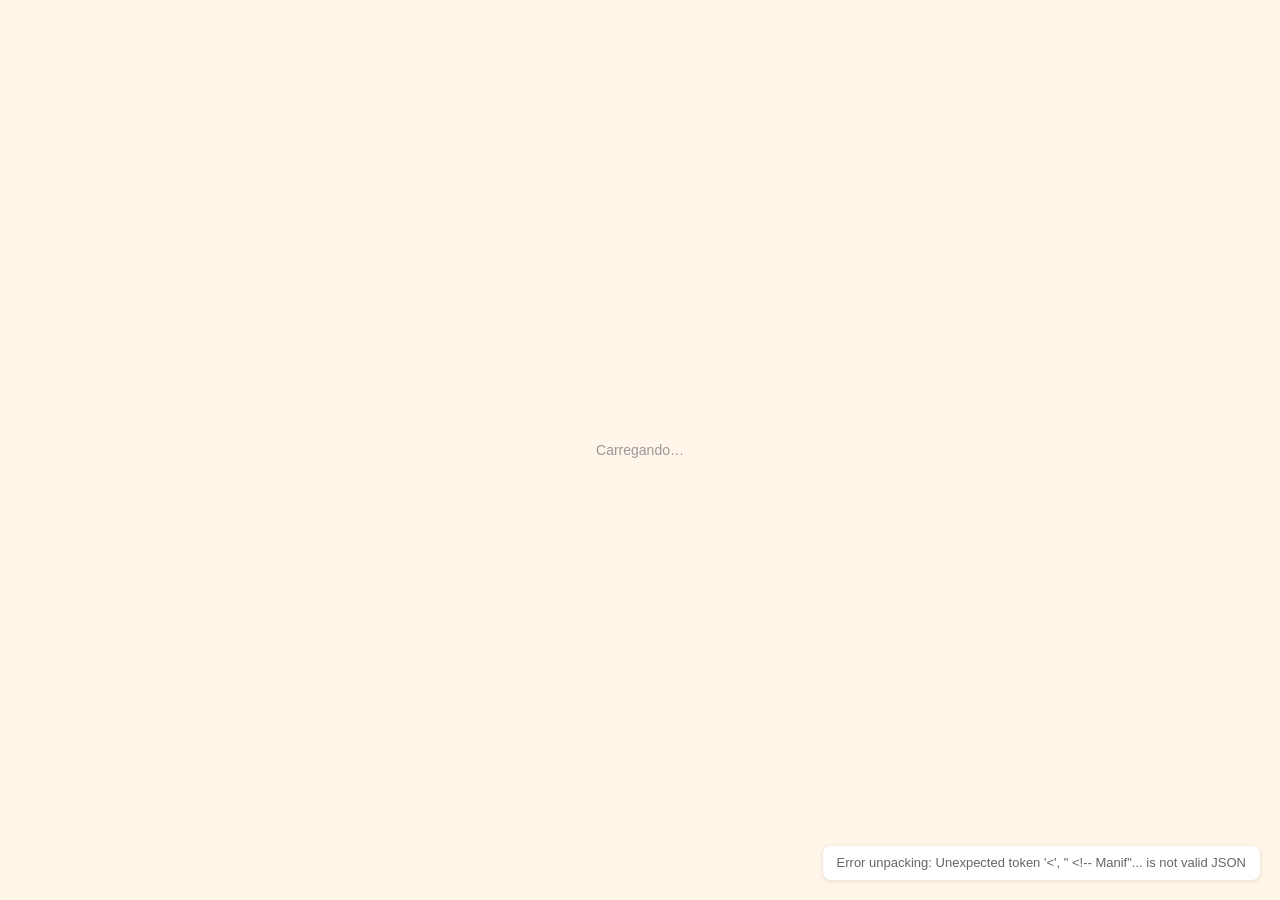
==== index.html @ e56ec325 "Adiciona melhoria na organizacao do codigo" ====
<!DOCTYPE html>
<html lang="pt-BR">
<head>
  <meta charset="utf-8" />
  <meta name="viewport" content="width=device-width, initial-scale=1" />
  <title>Chefly — Receitas e cardápios com IA</title>

  <link rel="stylesheet" href="css/styles.css" />
  <link rel="stylesheet" href="css/noscript.css" />
</head>

<body>
  <!-- Loading splash screen -->
  <div id="__bundler_thumbnail">
    <!-- SVG will be injected here by bundle-loader.js -->
    <div id="__bundler_placeholder">Carregando…</div>
  </div>

  <!-- Status indicator -->
  <div id="__bundler_loading">Unpacking...</div>

  <!-- Main application container -->
  <div id="app"></div>

  <!-- Bundle loader script -->
  <script src="js/bundle-loader.js" defer></script>

  <!-- Bundle data (manifest and template) -->
  <script type="__bundler/manifest">
    <!-- Manifest will be loaded from js/bundle-data.html -->
  </script>
  <script type="__bundler/template">
    <!-- Template will be loaded from js/bundle-data.html -->
  </script>
</body>
</html>
---- css/styles.css ----
* {
  margin: 0;
  padding: 0;
  box-sizing: border-box;
}

body {
  background: #FFF5E8;
  display: flex;
  align-items: center;
  justify-content: center;
  min-height: 100vh;
  font-family: -apple-system, BlinkMacSystemFont, sans-serif;
}

#__bundler_loading {
  position: fixed;
  bottom: 20px;
  right: 20px;
  font: 13px/1.4 -apple-system, BlinkMacSystemFont, sans-serif;
  color: #666;
  background: #fff;
  padding: 8px 14px;
  border-radius: 8px;
  box-shadow: 0 1px 4px rgba(0, 0, 0, 0.12);
  z-index: 10000;
}

#__bundler_thumbnail {
  position: fixed;
  inset: 0;
  width: 100%;
  height: 100%;
  display: flex;
  align-items: center;
  justify-content: center;
  background: #FFF5E8;
  z-index: 9999;
}

#__bundler_thumbnail svg {
  width: 100%;
  height: 100%;
  object-fit: contain;
}

#__bundler_placeholder {
  color: #999;
  font-size: 14px;
}

#__bundler_err {
  position: fixed;
  bottom: 12px;
  left: 12px;
  right: 12px;
  font: 12px/1.4 ui-monospace, monospace;
  background: #2a1215;
  color: #ff8a80;
  padding: 10px 14px;
  border-radius: 8px;
  border: 1px solid #5c2b2e;
  z-index: 99999;
  white-space: pre-wrap;
  max-height: 40vh;
  overflow: auto;
}
---- css/noscript.css ----
/* Fallback message when JavaScript is disabled */
noscript::after {
  content: "This page requires JavaScript to display.";
  display: block;
  position: fixed;
  bottom: 12px;
  left: 12px;
  font: 13px/1.4 -apple-system, BlinkMacSystemFont, sans-serif;
  color: #999;
  background: rgba(255, 255, 255, 0.9);
  padding: 6px 12px;
  border-radius: 6px;
  box-shadow: 0 1px 4px rgba(0, 0, 0, 0.08);
  z-index: 10000;
}
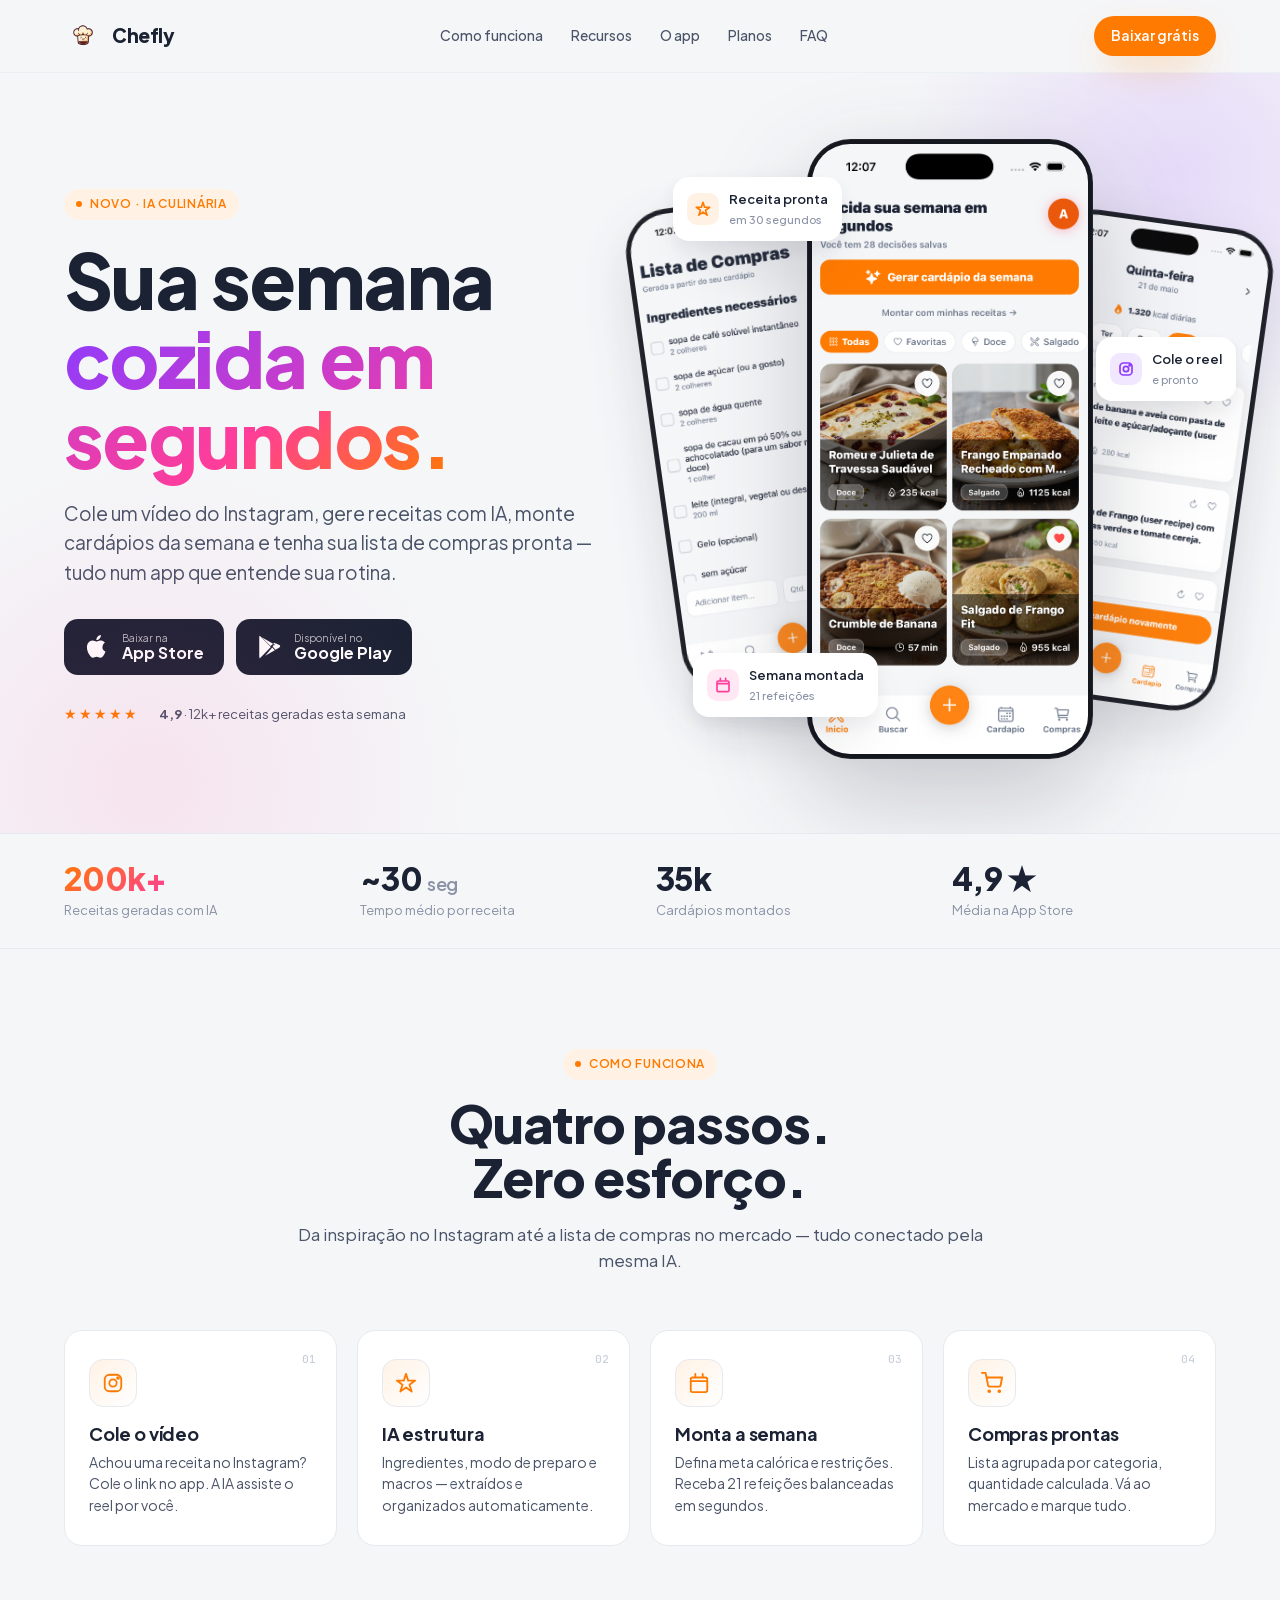
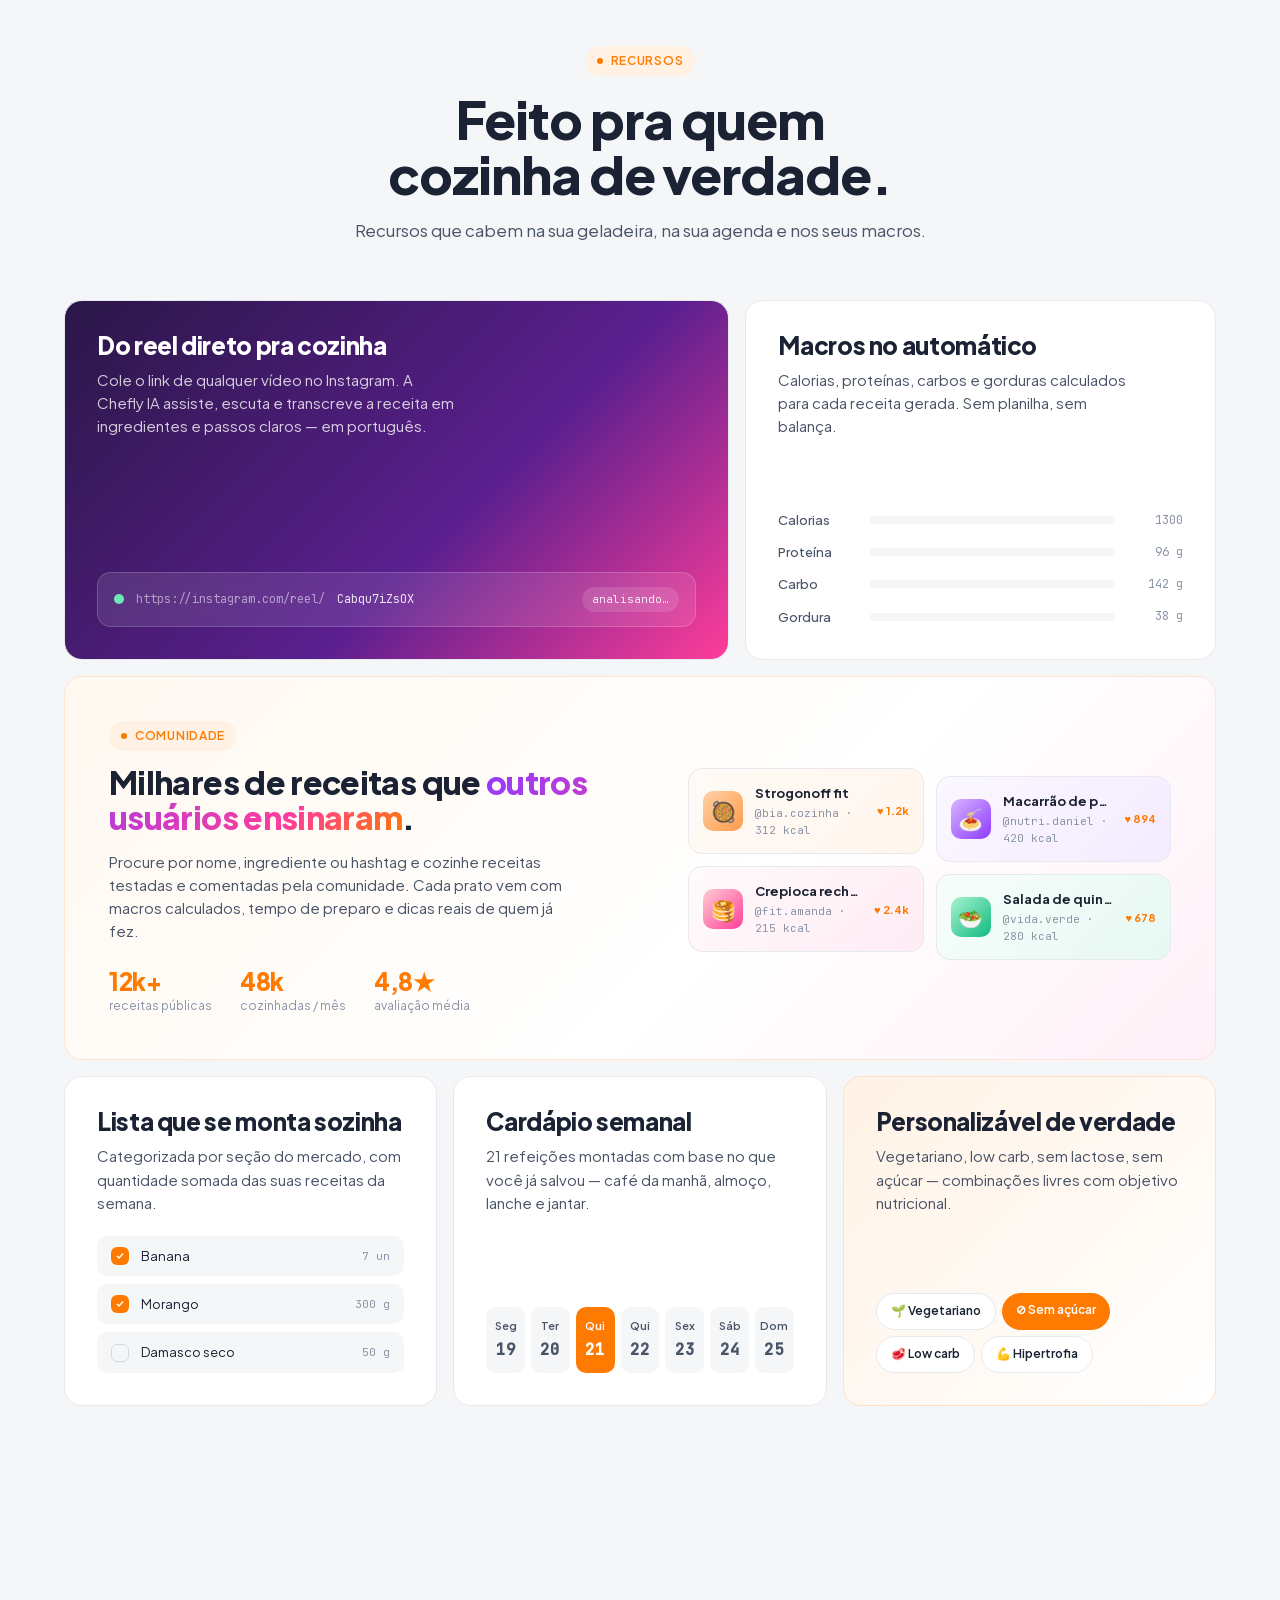
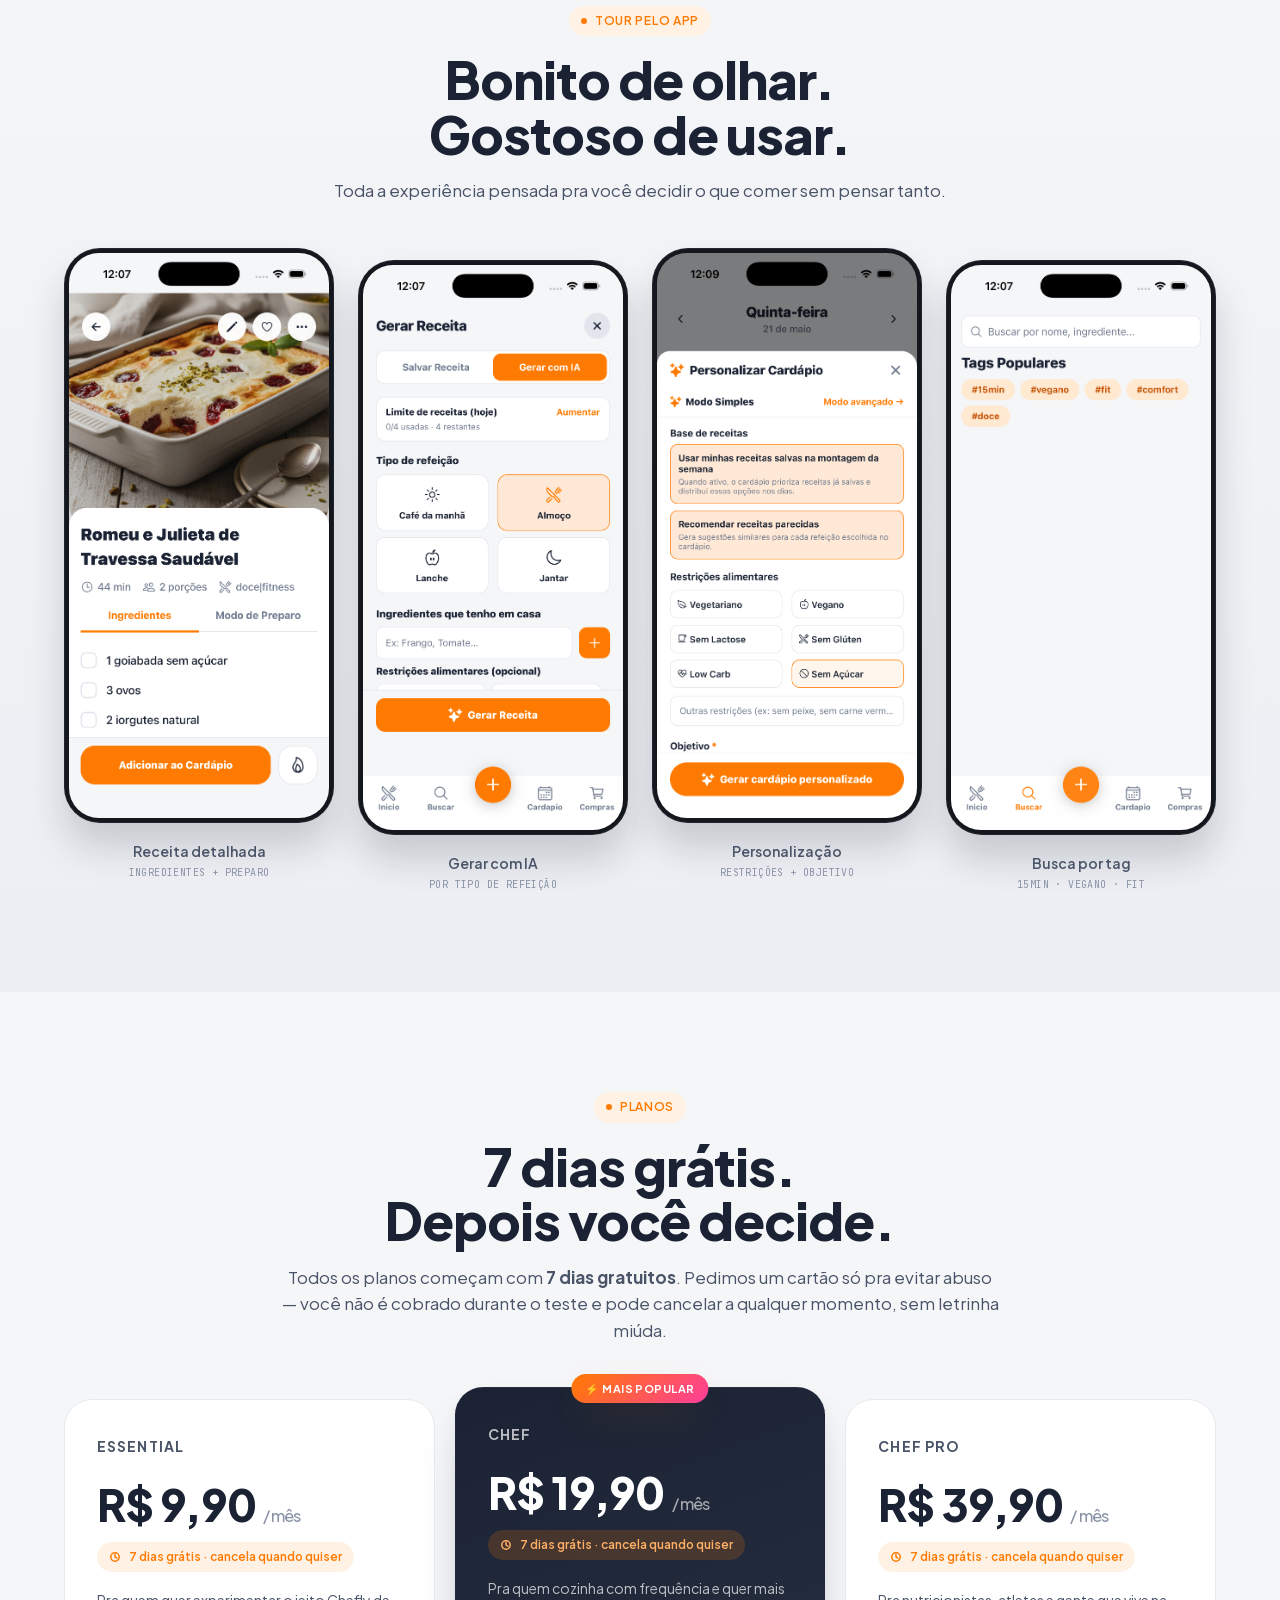
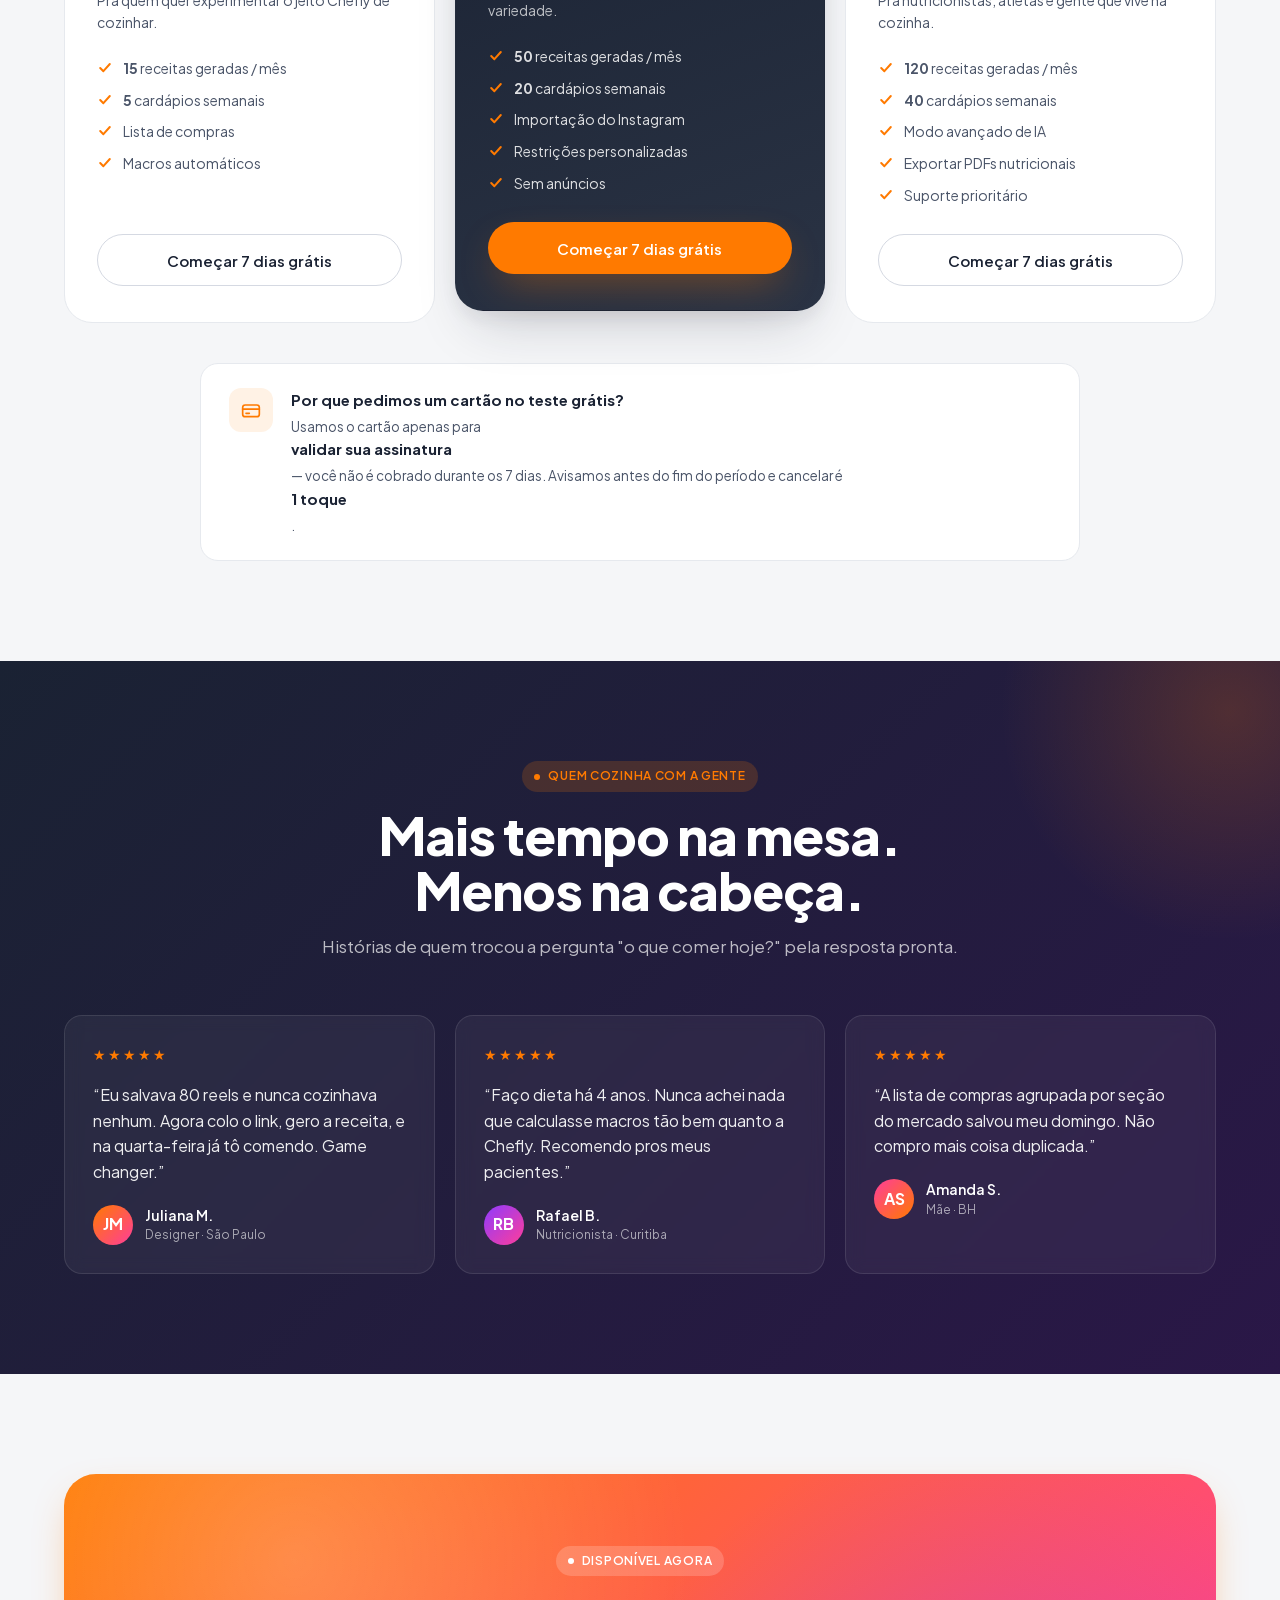
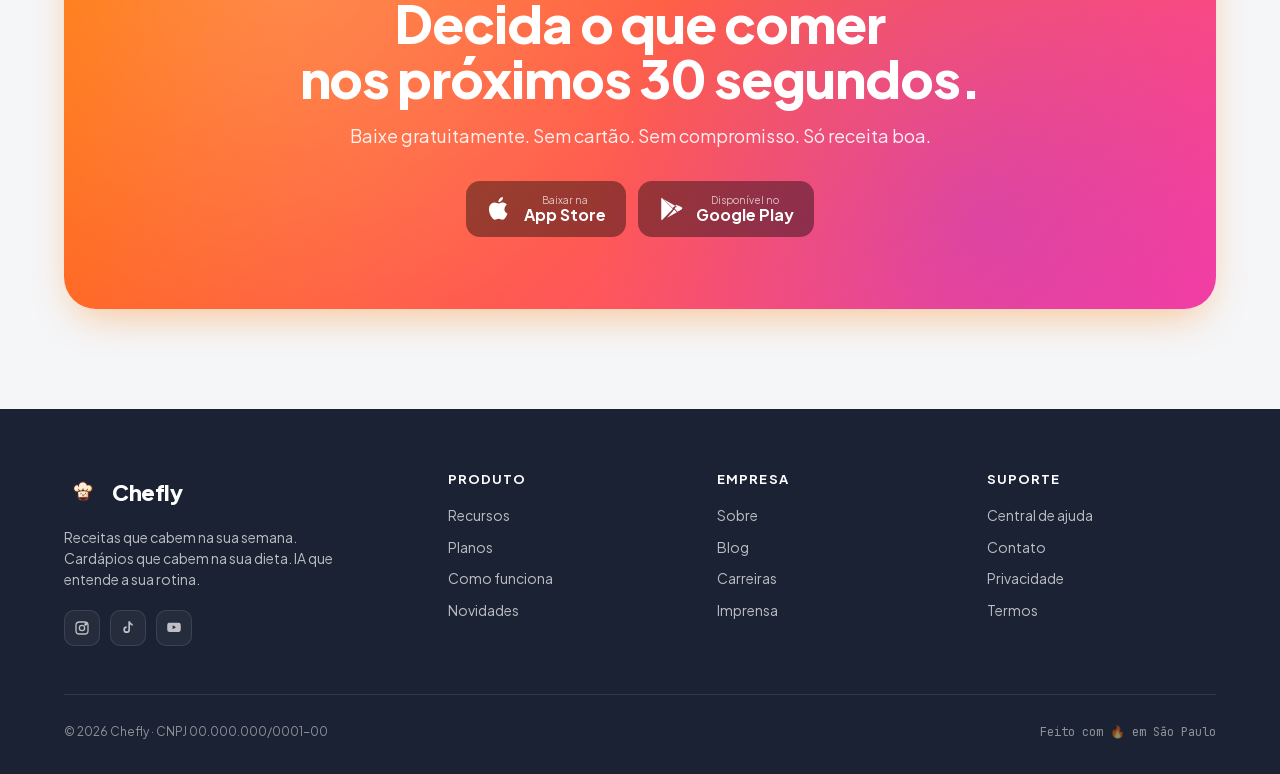
==== commit e503efb9: "Corrige erro para subir na vercel" ====
--- a/index.html
+++ b/index.html
@@ -26,11 +26,17 @@
   <script src="js/bundle-loader.js" defer></script>
 
   <!-- Bundle data (manifest and template) -->
+
   <script type="__bundler/manifest">
-    <!-- Manifest will be loaded from js/bundle-data.html -->
+{"2052d87f-4325-46ac-958e-722cccedb3e5":{"mime":"image/png","compressed":false,"data":"iVBORw0KGgoAAAANSUhEUgAAAgAAAAIACAYAAAD0eNT6AAAQAElEQVR4Aex9B4BkRbX2d2737Owuy5KTEgQxx6fIE8MzYOKJz5xBAQExYSIpGFDBQPpRgUcSA4gioIIiPhAQESRLzhmWnDZP6Fv/95261XO7p2cDcXam7tapk09VnXu7TvXtZSmQr5yBnIGcgZyBnIGcgUmXgXwAmHS3PC84ZyBnIGcgZyBnAMgHgPwU5AzkDOQM5AzkDEzCDOQDwCS86XnJOQM5AzkDOQOTOwNafT4AKAsZcgZyBnIGcgZyBiZZBvIBYJLd8LzcnIGcgZyBnIHJnoG4/[base64]/FeYE5AzkDOQM5A5M9A73Wnw8AvbKSZTkDOQM5AzkDOQMTPAP5ADDBb3BeXs5AzkDOQM7AZM9A7/XnA0DvvGRpzkDOQM5AzkDOwITOQD4ATOjbmxeXM5AzkDOQMzDZMzDW+vMBYKzMZHnOQM5AzkDOQM7ABM5APgBM4Jubl5YzkDOQM5AzMNkzMPb68wFg7NxkTc5AzkDOQM5AzsCEzUA+AEzYW5sXljOQM5AzkDMw2TOwqPXnA8CispN1OQM5AzkDOQM5AxM0A/[base64]/fkAsDTZyrY5AzkDOQM5AzkDEyQD+QAwQW5kXkbOQM5AzkDOwGTPwNKtPx8Ali5f2TpnIGcgZyBnIGdgQmQgHwAmxG3Mi8gZyBnIGcgZmOwZWNr15wPA0mYs2+cM5AzkDOQM5AxMgAzkA8AEuIl5CTkDOQM5AzkDkz0DS7/[base64]/2TtnIGcgZyBnIGdgmcxAPgAsk7ctTzpnIGcgZyBnYLJn4PGuPx8AHm8Gs3/OQM5AzkDOQM7AMpiBfABYBm9annLOQM5AzkDOwGTPwONffz4APP4c5gg5AzkDOQM5AzkDy1wG8gFgmbtlecI5AzkDOQM5A5M9A0/E+vMB4InIYo6RM5AzkDOQM5AzsIxlIB8AlrEblqebM5AzkDOQMzDZM/DErD8fAJ6YPOYoOQM5AzkDOQM5A8tUBvIBYJm6XXmyOQM5AzkDOQOTPQNP1PrzAeCJymSOkzOQM5AzkDOQM7AMZSAfAJahm5WnmjOQM5AzkDMw2TPwxK0/HwCeuFzmSDkDOQM5AzkDOQPLTAbyAWCZuVV5ojkDOQM5AzkDkz0DT+T68wHgicxmjpUzkDOQM5AzkDOwjGQgHwCWkRuVp5kzkDOQM5AzMNkz8MSuPx8Anth85mg5AzkDOQM5AzkDy0QG8gFgmbhNeZI5AzkDOQM5A5M9A0/0+vMB4InOaI6XM5AzkDOQM5AzsAxkIB8AloGblKeYM5AzkDOQMzDZM/DErz8fAJ74nOaIOQM5AzkDOQM5A+M+A/kAMO5vUZ5gzkDOQM5AzsBkz8CTsf58AHgysppj5gzkDOQM5AzkDIzzDOQDwDi/QXl6OQM5AzkDOQOTPQNPzvrzAeDJyWuOmjOQM5AzkDOQMzCuM5APAOP69uTJ5QzkDOQM5AxM9gw8WevPB4AnK7M5bs5AzkDOQM5AzsA4zkA+AIzjm5OnljOQM5AzkDMw2TPw5K0/HwCevNzmyDkDOQM5AzkDOQPjNgP5ADBub02eWM5AzkDOQM7AZM/[base64]/[base64]/AU7v+fAB4avOdR8sZyBnIGcgZyBkYFxnIB4BxcRvyJHIGcgZyBnIGJnsGnur15wPAU53xPF7OwFOQgXuu+tecm8/925x/n3r8vH/85qhw0kH7h19971vhyG/uGg7bfWfi3cIvvvuNcNx+e4c/H/bjcPZvfxYu/+uJrVvPO33OfdeeP+cpmGIeImcgZ+BpzkA+ADzNNyAPnzPwWDPw0DUX3nDWb39xwy++t2f4xpYfC1u9/r/Ce1/00vCuDV8QtnvXVjO+tOUXZnzrc9+avu/u++DI/Y/ACT87Hicd/Sf8+dhTiE/GiUf9HsccdAwO++Gh2Pdr+2L3HfYoPv+xz8/YZrNPztj82S8I73vxy8N2m74l7PXp7cKvfvi9G6782yk3PNa5Zr+cgZyBxWXgqdfnA8BTn/M8Ys7AY8rAo9dfcuNx/+8H4bNvf1v44MteET71nq03PODrP9rw9z//HS4/9zI8POshlAtLFKGAoUkoENiHYI5LjhpIBWEDgokjpsBoV5ihYc0IoYHW/CHcf8vduPC083D8ob/ZcI9P77bhe57/svDxTV4TDtzlS2HWpf8YRr5yBnIGltkMFMvszPPEcwYmeAYeueXfPzj/j7+d9Z1ttwnvfcnLw8f++2PP/tVPfoE7brgTC+cswPBQiVAGlC3iEBBCiVKAEoFQhpbLWOLZWOUpjT2PArSnkhmMkkBd9GrRU0CONuyrmC20yiG0Bocx595HcPrx/4ft379d490veHHY5cMfCKf98vAz77n6X69mwNxyBnIGHkMGng6XfAB4OrKex8wZWEQGrjjtD63vbL1l2PqdW+763S99c60LTz8Xw3MGUQwXsJbFYu51W2VbUIko45d6oJQNB+A3f+cpZ32HIPJ6I0CWcjaKGcMJdvShgEpvIx1VUV7Z8gxhZYFyQYlrz78KP/7m/m/c7j3bnrfnVp8Ml/31D7LmBHLLGcgZGM8ZKMbz5PLccgYmSwbu/PeZexzzg2+HLTb+z/C1z+xWXHDWRRheMARTQfYkqKay+DpddRI5KYLAb+zRgnSs1uzrEtHS0Ym2Xt2FXeSdFPQh8p721LO5KTQXmQmgjnpivSXgRGFDLVx81gXY/TO74eOvfk3QzxX3XX3BHoqWIWcgZ2BRGXh6dPkA8PTkPY+aM+AZuOjPv9v2J1/9ctjhAzt897eHHYc5989B0Sr4i7y+xRNo5aXW2DtLTBnrrvqqMJOsxC4XnYAqNxLvNDuv6MSp1XWVzEXeuXdNSqHx678PBM4zEDgxHg6CgKQRz7n3Yfzqx7/E1u/+xHcP/fou4eqzT90W+coZyBkYVxkoxtVs8mRyBiZJBm6/6MzwzU98NHznK988/P9+/1cW/YZX2sD1C5xhMQ3GjiUWgqhwFZb0ko9ABVtYIF/hBG2eghD0Zd4hUC7QDEiOtCCJQFOJOCplLUo/MVBOttlq4JTf/Bm7bbfT4Xtvu12469JzPyeLDDkDOQMjGXi6qHwAeLoyn8edlBk4/4/HbvTNLbYIO275RVx+7pWw4QZLO4sle9ZLlunYe3JIGkF0wqIrkcjeoHDSJNxNi6+B13OODM4hAvyqu7ugq9M8Om3ISSiobAODB8a1YeBfZ/wLn/vYZ36675c/H246/8yNKpOMcgZyBp6mDOQDwNOU+Dzs5MrAw1dfst7h3/ha2GuX71146T8vRRjgL+clX6UHgoqvV3iVylpeWE/FCQURFbRfClQ86yvagNpVd6rTNRORPrQHEJcgOmjsJOnG0kUrasQoUILamvRfGwQZ8qcDGxzG2X88A1/5xBcuPOu4X0hK59xyBiZzBp6+tecDwNOX+zzyJMhACMHO+/2vwqc/sf2tf/zVH1j49RfnSpRosUQGQpUEL4V8dS5cg0QiFWhVf36rHuHReakQSyLcExjRizSNxtJTBR+PBmxtGrycT9ig6ZDTbwEVWIUp5dkmcKUOoUV5ieGS46vxALTPrt/HZ9/5znDHpeccQ+vccgZyBp7iDOQDwFOc8Dzc5MrADm99e7nXV3+ABQ/Mh/FPe/Uq4iyEfgIgDiICicpghKLABJQIk/Qf6GWfeMkc6oIaLZKVmo0zsAiGChvMIsAvAwUVACA7AhVDe+jSQcIxa7tUFe32ogWcthAoDNWaA2U8G/g/WHTn1bdgu/d9+mNH7f1tSpGvnIFJl4Gnc8H5APB0Zj+PPWEzcNaxh9/5gZe+LMy6+S4WOi7TCyRrHIumkxSp6CdQPafIG61YLp2EmSH9AWkY5TVsFBgKmJEyEBMAkOS4BTUNYgIlpn8h0AqY9BiRdwAAEABJREFUgBrQJ1rSmsXZJHMgDwF4EXPOfuhwrGLPGUrsNiTEEmjcbokVDqz4QT91ENObNoGegThy/eROOPI4fHazd4T7r7roH67IXc5AzsCTnoHiSR8hD5AzMMky8MPPbhf2+8Z+zxyYO8yVs9B54RQmq0ZSv4vDMQXCRGoiWVKjikT7gECadVImjoy9iWOnOh7/Gd8GGtZAURQI1sIwhvhDwyDQbKFvegPTV56OmautiBXXXAkrrbUSVlhtJqatMBXNqfzpodGi7RAjDsM4X4ZFg4eBIqhvUk4JDwkI4FmggFGnf0oY/F2fDPyiiWN2ImlKSk0cx2BcyRKAvI4AJWMUPBzcee0d2Oo9W73u7N/lvxugrGWYDBl4etdYPL3D59FzBiZOBm487/QdP/WG/wr/PPWfsLIBL4yszip4kcFiL5VK2QurPjr2TtKSIZ0hLljoGzArUPQ1MXXF5bHe89fDZh99J778/Z1x4HEH4xdnHI1fn/M7/Pac43HMWb/Gz//6Mxx5yv/iiD8dgsNPPgQ/O+UwHH36L3Ds2cfiN+f8Fkf//Vgc9qcj8Z1Dv4ctd9wSL3ndS7HCWsujMRUAhw0s1FYYrCich7GoQyWcxxRONpDWAUEI5n1npwNEXeIOFBAHOdCn2Qr44W4/xI92/Fx45NbL1qc2t5yBnIEnKQP8JD9JkXPYnIFJlIG///bn++yy3U4HPnD7gzC+aldZNH6r9W/6zAPrI/slaCyCrKtQPRSQ5St88Nt4Aw3/dm/QN/QV1lgBm7xlY3z1+1/G0f93FH592i+x369+iK2+8nG85q3/gXWfvSpWWqkfy80A+qYOo9kk9LXQaJQoWMgdRPObf5N4aj8wc/kmVn/G8njJRs/G+7baDN/+ydfx87/8DMedfRwO+PUBeM8n/wdrP+cZML5RiK/0jXNrAGUBKzmvAKjGE8EvYy8gGrPJgUrPD/PFhgZj/[base64]/+8kvs9sNdsd5z10bLSnqxGYFNyOgLgrBSYUDiRKB9uYITagtEkKdTgxO758Y78Lktd9zphnP+tq00GXIGcgae2AwUT2y4HC1nYPJkIITQ/P1P9g37f3t/lMP8DZ2/u5csXCr3AvDbLWsZjBhgYfPUqOqJIFaBZmkEIRj1DuIMhRWQesZK0/CuLd6FI045HEf88RC8/cNvwSprr4SiUcIKjsIwJBi9AEDwsUhSwvmBg0cgb4h/4BfHo8xJYmkkifOXlBznwxHE0IK8eh5EllupiVe/dSP8+Lf745i/HYkPfOp/sNyK0zU6oUgvPehHH86RQnBoB41j5j2jMSs0kUMcRwxcGLgOWc27/2F8dfsvH37l6X/8HTW55QxMoAw8/UvhjvH0TyLPIGdgWczAoV/faeiIA46ADem3cJYrFi1fB+uYkSZikVNpE+WaqjOkgpgKNGsi66TxNb/BGsDaz14LO/G3/F+eejS2+sKWWHHVFVA0DbrMiE1/Ma9BHxAC9I3ZqOSwKBtNhMZ0lM2ZKPtWqGA6Wg3O00oOHQgFgQPRST6aJRQXFLAFRaVCloFxO5om6CsrsfzKM/CJL26BY884GjvtvRPWWH81Hk5ajBIIClTQlZiNAjiAl3iiNk86CNip+JOMjXa2YBi7fn6PD1z+f3+kNopznzOQM/D4M6BP5+OPkiPkDEyiDIRZs6YftNtXwp+PO5WFl4XYAus4K5XnQKU0gr7Zsk66FF7pKhsiNpZYEIwaY5wGC2eBZz77mfjuQd/D/zvmAGzCb9nG3+0Dv+2DgVSUQUvQi04oDIBNRShmIvSvBcx4Fhozn4fGjOejmLEBGsuti8a0CqY/G03KbcaGKPtX4k8GdDXNm4cAFnqg8DWYAhPiWcBopGaSEApOwygoQcKb6WeFkuu1Ibzuv1+F/z3hQM7/O3jmemtAMYyxHRQf9BVIwQguDyTUhAWmjhAbNYzNtTcHWtjj83vgklNOoIbi3HIGlvEMjIfp8xM9HqaR55AzsOxk4LCDD5x36vGnolAdZHHyiqTaxiU4rU5AXi2o6Imgjdc+YtZFSvTxK2AF0DezH/sfvQ/2//WP8IJXbQDrGwaMA5hwi3RgCYUDGYS+GbCZ68JW2ICFf10eAFajcnmUYYoXZrSvWECjsKDNNKB/bRTLb4Bhzsu0CBVdjhVE088olz3fFzglWj9RBNq4zifPVQXGpq/k5HjeMcjhxf/5fBx8wkH47o+/xcOIQXGNPgHxolckjBK6sEcQTSlDkiYBSmMjYyjZY4iHgC99E7ee9/d/ic2QM5Az8PgywB3h8QXI3jkDkykDx/xwz/[base64]/L/rT8TfQILecgWU0A+Nj2vETPT7mkmeRMzCuM3DKEQeGY4/4LazUx8ZgLFrGGceCVhWzKIDXW9HgRWwEUpWY/hRs8IJ1ccSJh+C9W74TxRRWcgsscwVtZBxg5CGyIC1nvv43/rYfOC5Qgl+5oX9ABzQK6LzkBtoJa36CaFEAHJsd0RRoRAFkS0D7UkR5S1BhoTaQYGMQmP7Q3HhAEM2J0YkC9tYYxlZf/AT+9/iDsdKqy1FCOcfRX1AMJN3WKK6BiykaaVKC+RYYGsMtfG/n721497/PvRb5yhnIGXjMGeBu8Jh9s2POwKTJAL9xzvrfHx7C4sOPDAtzu6CyWqmQEdVyoYIloMhRTUu+MaXADrt9Cj86ci+ssPJyMGMxr4p8jNtAaMzAcJO/7Tf4yp6FX2eOwK/QhiaDqmTThy/xQ2hBHBiXCkfGXiPqGzN4UDAqBETUlLGQ0qscnk0RLS1QDkrItptRFtrcIgmT1ip7+pj4CvywAazyjJk46uQj8eGt34+iAb1PiAPyMBAJ0J/Q5Q6/gs9ZZOB69C8HhoUD2P4jOzzvyjOPmyF5hpyBZSkD42Wu3M3Gy1TyPHIGxmcG7jj/zJP32vW7a1nZhIqqwP9zORZOlqbekzaKa2B83V80G1ht3dVw8LEH4q3v3xSYwnJv+gjSUKcIFsuyOQM2Y10U09dBc8oqsGIaA/WzODZhRjty6ulJirPg4UF0AeOfwPmpnAbqgvMkENg5aL5GRkV0YBZs4CEW1gZBQqO9dASD08F7jHnRbMSCjNdylXYSNqIB9HcLNPdGiY997sP40RE/wPQVpsE4HwU32Rsp2bRB66CMTfkOxLWFkOSKB4bxg68dMGferRfxtwwZZMgZyBlYmgwUS2OcbXMGJlsGHr35oi/s/IVdNy8Xll6RDPxTEli0VLNdOEZSzAwNFvgmv7k3Gg1s/KaX4adH74NV110JfvGVuWN1xiK/3DNRLLcuAr/1m3EMmwII6IuiD4FjIwzDx+R0jHNA2ZKUvwaw+HvxBXuCSb4QYfBhlAvvRjn/NpRzb0aYcz3hhlj8aRkUzdgtotXVohPUXaKMPRs0I2ITFnAQI4BX4IFlw/9YH0f88TCs//y1KQEtuA1xLW5vGLlIRzcSlEa6YB7IVP2j9z6KPXfbd5YkGXIGlo0MjJ9Z8pM3fiaTZ5IzMN4ysN83Dvjx/IcWeIGNc2MZYhHzIhwFXX1gQUMFxm/XBYpmgQ9t837s8p2vom/qVAQVd1oUPEGY8fv7lJVgyz8L+s/5LBgKAqgPPDhYg7/TF/z2z2Jd8DBR8gAQ0CIHXiXjt4hbMBuAlY8CC+5Fa/YtKB+9kYX+ZtjCWSgGH0QxPA+N1kIU5RCMMRDoxjcBo9ZhkndK3TSKoxvpuoxsu7k7O4Ohapwr10g2FJVXKDFtxT7s98t98dq3vBoFdyGjlYKTlBvql1VumpWOOVwA1RRSUTB/1/7rMhz///algOLccgZyBpY4A/q8LbFxNswZmEwZ+MNB+4Z/s7igjLXFi48SoAIdReJUl4glIKjQsTDFKmYomyV22H07vG+bd8H6+Ns+LWlCdUDJb/U2bS0U09Zk7esDaxlU3BgFJRm9IAg8AFgxhToeAnggAIu/tYYADMEwCAzPRbngLhb8W2Bz7oAN3o9GmIeCRV7TAK1QFdfAeSu2sOQ+BnhJSOStTrtg8Z11mYhXGPOxo7Lg2BBPhYkmLvoMu37/K3g/D0fWCNQGaG7socsCe2N6CaQQmBMaiYx20gd1BY488EhcftofxLg+dzkD4zUD42le+QAwnu5Gnsu4ycCsS/75wFE//rnqccecvN5UEi9QElQFSuJAocCCodlfYM8f74E3bvZ6fsttoATrkwWvYSVf8zf5W39orsgxCpVor3SBFF0Vijw/ntaE0TbwLQDMYNQbhlEOzeGrfX7jH54N47d748EAfhlHEYBF0gUIxpE5bhC4KJZYsozngkV21qUN5CUTJomERSeQ3mkSWo9G5DSq8UY8Ag9IH/3MB/DZnbZFwXxxidGGJpovV+HNY0kmaDNUMf+ya3KQPb+yJ+678vwjXJ27nIGcgcVmgDvMYm2yQc7ApMvA7l/cbZVykIWW5U3FCyzfIB2BPasnaw6giuVy+FXwa3uDRbroa+KbB34LL9zoebBCBVmVK0BUq7ECmsuvi7Lg7/70UpySmEr1FRjZgnQDgXalDgFGWRhCaA3yG75+BmC8wLkwADW0BUqjwCkDTxacWYCVxlhiiQN4EbNPzRIh3MFIAMaIOPUyUZiEk1yyBEkGjmwE4QgYfRUBb/nQm7HjNz6PRlNrNtoQGMy0NpEECuGhUL+MokAABucO4gd77P2ph2++ZL26RaZzBsZPBsbXTPRpG18zyrPJGXiaM3DcAXuFB+58AMZibgEsLuzQeRkLU5KoBLE2g3UfwkVfA3vsuwte9PINKGLJ57dUfdAafIUf+ldBc8ZaKMFX/ophIwU2HjRiVHqRKGH+h9/g+Y0/DM0FymFoNmVhKK104GkAZSE60Jpu0UIE1yBkgMYSWVk42d3RDKFbOJqXSS9TyWQtLJtuOg4trTSCaOUSHgLe8N+vwW577wImjUrqmEz2nDuqdSBeFLaXowmTl6IgfcNlN+DMU868VXyGnIGcgUVnQPvSoi2yNmdgEmXgkj+fsN4xh/yaBcegIhNQegGCigzJmJ6pawEAABAASURBVAoyFikawv9yG3l/kc9vsLv94Gt4+SYvARoqSUBhAcH4TX7a6iimrUGXgiB/jiEUK2NFBecCOTMO2HoY5dxb0Bx6mHWevLQsjJABFIejlhGMBxYIKEfbxgC2UYCuSzaKKdyl6sXKtFueZHWcaHA+BosuTouseJLGZOtV/kabvow/B3wK5v8VA2D6w8OOGSkBQAniPRlBpKKooM0xB/0Ss6+77OcuzF3OwDjKwHibSjHeJpTnkzPwdGbgJ/sdcKv++f04hwALkfLy4gyLeSUy8ixLLLexR2HY5ktb4j9e9zxExwJmBek+FNNZ+Pv5ez94UWZEI02DGIyCBAV/5x+adycw/140SAdqHXxMMLzxQABQDF1BXR1YUJGUqK7KSGO4SkQCmYgW7oIkTjipxSeQTLRwAvGcbhyKY7MBLNAgYTAUBAOIC4qMFBsd3vbhN+Pt79tUDIrKHsRslMVWWTvDcI4ZhDigNdDC1764+yfJ5JYzkDOwiAwUi9BlVc7ApMrARX/+Xbj/1oehL/1aeCoyIbDos8oQeY1J8mgjBb/Jszq9YfPX450f2AxF0UDJV9qmQJTblJUQ+lT8GwALMz1QMghJhXAwBBZ1koEmrTlozb4Zfa3ZlA0j/lcItGBxpJqW7J0mjo2OS9A4ZtuKfm16MUS3qcIIkrwbS6eQkmuNwkhCKZgTyaSzSqHDlFSgMFD/md0/i1e++mVcf4BZAaMygjlNtqPxDoHGCAAh4PYbbsZZx/6cv5lQkFvOwLjIwPibRDH+ppRnlDPw9GTgx3sdiCbLS8niSsRJGKG7VTIhgpkKM7DKuqvgC1/bDtZkKQqmWhQdp6yMMHVV0jwUUB4YOJCLTZRBH0JDicDX3sMLZgHzbkMjDCLwdT6jQaCyBl7GGAIQs1GymGaderEaldNQ61QuhnO/ykZ0O1YlS0i6RCfsMu+SxKocGURoTYLgszKuvcQe++yMVdZcgfmJNvCL2SArMrATEEFY4AQFinXg93+yHMnccgZyBsbIgPaeMVRZnDMweTJw+s8PCQ/f8wi/bHsZiQsnyRbpWh9Y9MUaCzQKQ/8KU3Dgz/dF0Si8TrN8SQ39s77F1FVY0ihHjBTIubLq9PLb3yyEEuW8Wfyt/yHGkFQ+8Tf/ANHGOkmo/IRU5IKIRUGXQZ2t04sKYZVSWCC/Oq7Ui0d0YuP6aEpCeQzEYBdjGrNTUsnGJdv0Aj/82X6Ytlwf5UZh7xZ9azoJyA7PWYBf7PWtiqMgt5yBpzED43FofszG47TynHIGnroM3H3lWa86/KAjvcyOjKq6IRiRiFIZ8n/Bj0yDB4DSCnxtr10xbUYf61gs/VYE/gQwDY3l1kLgOwUwsrGEqbGK0xMkjdKqFtowwtw70Bh6FCEY4lUikkZbFcVAPiD9dJBmZtF47H6xBmO7Jk0aS1igkAknmyXF8uOC2ubmArGKCqqqLUkKilZaawZ2+8HOMB2utHjwog8bic5mMWEI/GMhML+GE395Aubcevl3Oy0zlzOQM6AMVJ82kRlyBiZnBq658OoLFjw0n8VXpSOBijkrUI+UBIvyQPSOD78NL3vVC1hsZBjLUol+NL3491Oob/Ox0JMhYSxypFigNJJhGC0W/6Kcy+JOWwPLVyr+tEOJ6GA8OwjIchhDvEhGolefjHrplkKWwiQsV9FjjS2dbDogGSdMpeyUQ5LQGpUPrd7EtCHgJa95Id642X+hYN5TkdfdAS8jqCmO/iuC+Pc1gr/JEd0aHMaB3//xHrLJkDPw9GVgfI6cDwDj877kWS1lBh687qJt77nyvG3vuewc4nO2vf/q87Z95IaLtl2SMEcderQXVxUQEiw9LCu1QpVisP5Aev1nfSpG01aaiu0/vyVCwSKNgn50Kpoo+Ju/NaaTB2IHXozJXv5CkhuLu4p/o7WAlPxdA2ggVjTjGwbwDQMHQPfFkVxURXUaYgTiEhb9OMHHYsfWjpTobiyDJBPdhjQfYRkQ2FzNpTqGGdp0pZS5svuZr30aM5hvSOCdeR/tRZvHqNxIB+iPpOee9g/ceuEZ21C41G3u7f9+2yN8tvQ8RTh/iZ+rpR4sO+QMPMUZKJ7i8fJwOQOPKQOzr73wedef/dfw1yMPDoftvmv4zlafCJ/f7L/Dlpu8Lnzwpa8In3rP1od/+n3bHr79Bz99+Pbv+/Th271v+8O3fs+nDv/gy15Jm9eGz779HeHrH/1Q+PFOO4Y/HnJAuPrMk8Ij11945L9POT488gBfvfP1srGaCFg5qjmOlBN4uTH2hiI0Yc0+7H3w3kCfyhMLF7/RUwg0ZqDoX4FfZI22aNd7P1xQIqmb+jf/26HiHyinZbv3OVhA+7I21SZGieqCOt32WDKil6vLvBuJkdiERzSLoWrLgmhB3YW8MROFZMY0EhOhOSVg1x/uDKoAdoEg7KBcBdBYlkQk4XrwMhStAr8/9sQjMcZ1z+Xnhn+d+Ovw2333Dgd86Qthtw99MGz35k3DxzbeJGy9+TZ/3fq92/jztO17tzt8u/dve/g27/7U4R962SvClv/5mrDDW94adv3gB8L+X/psOP7AfcK//3pieOi6C38zxlBZPEkzMF6X7Z+z8Tq5PK/JmYH7r7n4lecc+8uN/nrUoeFrH/lI2GKT14RPvm/ba3f61Fdw0N4H4U+/+RMu/sfFuOO62/Do3Q9hYM5ClAtbCEOsAhWUAy205g9hYPYCzL7nYdx1/R246l9X4YwTz8CR+xyJXbf9Oj6x+TbbfPvLe8KG6efVqPSe5wAmXjIVlAqEKFV5CVZi4zdvhHU3XBNmKv4GfVEv+Xt/Y/qqCNYAaAO/DIgN7qvv+ixYw3Pvahf/QJnRviTEtwmA6ds/ahdj1LhOsocuiRLudBib06pHaSvh0sbqiFPFUC465GS64wboD3jQgpvLVffkha96IV70yhcyN5XcIjZZWcwuqitGoCdPW2aGv/3pb7juzJNXveT//rjRFaefEg748pfCp974pvB+Hh63f/922Gvn7+GYQ47BmSf/DVdfeBXuveVuzL3/EQzy2WotGIaepzBYQs/Z8IIhLJy9EI/e9whm3TQL1158Dc466Sz8/MCjsMdndscnN9/qw+976cvDpzZ9czhkj93Cjeeedu9N55+5UTW1jHIGxk0G8gFg3NyKyT2RBy/719rXnPHHsM/ntg87fHDri/b59j4XHrzXT3HNRVdi7n2PohwYgrUCd/kIoQzxN/tq4w/c6NmijAQbaZkHllfiqqiUlcLoj6EWWgPD1FBvwbF3HGLkbpChDirOBIDFfWoDn9llO6hYB776L1hgIDxtFZQ2VcEYpvo9331iNCPicQGthXej2ZpDTi2ofNGngKnoB5IylEpAXmhpQO7JLeGl8e+2VfGVrB5LdH0c6RcJizBOsaK/DEUpUwLR0UK37uvf/ypazWEmCTFviJcsOgQUy15yzb8YNOz5lb3u/+bnvn7h7jvsgrNOPh0P3HEfhucNAHquSobkMxGE5VsBRdVzRD34jDCgx2VHUpL49w1ob+SMQmuVaM0dwAO33ItTf30yvvzxL66+48c+e+EOm70tnHH0EeH2y87+CM1zmzQZGL8LLcbv1PLMJnoGwplnNq//+5/DD7bfJnzmEzvcsct2u+KcU89Ba0GJgt/KTZts4MZLAHdxR95RxuSIJIpMJ0FOWkFFEkVDyQiMDSKkquE0eIkQkIwGdNPWLp7AHf49H3sXll9xqmuN81L9b1m/v/[base64]/b+xPz79vk8fu8M73hFOOeJgfgTObDJSbjkDT0sGtF89LQPnQSd3Bk466IDw4a/uNLTztrvg3DMuwMCcYb7ybcB84wzgy1aod+DmHcgpY8ZOey0RmygByUW25B2NxKkgcF+OAsbnwHFvj5Kq52hs0kVkmDKjH1t++qP80hgq98C5FmguvzprSgFdxrKFSgtdAfyWaLBiEOXC+2jPr5m+ntJ70/hub7LuBIno3ylcNCcXDyczZ0RE6GKjsNaPGooC1jO3IOlYMRKdsCvUUcAmCu05SFB3QnVJVpFCPk5bFgm5ulwGyhZ/a/ngVh9Bs2m8LQaJXMXBjGyk3Qs0QP2SNDqEyo0S5p59ZZYoYUElXiTqtNNz1Rs0cuAsgT4uaNZ1t+PQ7x+E/T79uaFvbbVlWOQQWblMZ2A8T74Yz5PLc5tYGXj4pov+cdRe3wjvftFLwmH7H4GFjy5AaAFWqhAKghfHwO1Z35zAjRLaGgXgRczmmyi5pWt0ZKt8YqXQzwbaljvGqCw6UYBxLoHCrb+wBUIzsMRXHx1VncYMwKZxXv49H/GSdaTUF/pX/h7l7/7lkFgOyVUqBKfilsQUgkHgl3gRriSReJJtG9FLCQpXD9Xt3qGrjJMsYYm7/do8jdgiWzcULYUgaj31o9bSYReNjbJI0ZH3wRoBn/rCVmRAd2pkoOTV7VC/qGDTgEJ+3/mAsfHQRjsJibyJTuCCxXScj+JGoC19NR2rB6dMehfRpCRf8klvlS3YUMAlZ12Ed27wvPCVD743XHXWn66gSW45A09JBrQFPSUD5UEmbwbuvuTs1Q7bY5ewzeZbve7EI09AOY8bH3dB/72VnTZG7d/dEDdq5o0bpnRCvpFS9JgaA7Ds0tUJ4sU12slENcYamLrCdLxxs9dzKiUCCz/FxA0U01fmtBqyROXhtDrZ6PV0a+GDaIaF3PZp50J2fNthZRGLWDLuxjSjgaQRxEeqQ1yJHHXPwYXqxlRIGaHDRGNR4PcnqttjSuUi6h3XurZIRgmkl0IgOkE3L/ukcyxBAhfAGi3890fehuX4M4wmZMGIzJUj4SLvQmrbci2GTHy2nKAJse6ckDAlS97oxPGjPWkS6gUk+VxoHuTYjEABW/ADpckvuBV/mjDccNG12HnrXV680wc/GO68+J//iJrcL9sZGN+zL8b39PLslvUMnHbUQeELW+9438nH/pmvv7nbaQM2Ym20okmqKBNREnvukFx2pKMu9lFO1WNpGlOgsIv0l4GARtq7WTys5O/1FL3v4+9F//R+bt6gNDhA/71/YyoFMjbKwKskTjRZLIQNPiKCQD9u/JqKkaOh+tEQRou6bXuZ9PAaEfmAS5HFNEDNTyKxCac5STYyEJIY7UsGgraAhHgByTGb672jibBG5rbVKPCeT74X+guYklAJDSoLtK/EyYLPEJ83tloCKI/Nnz2Sbc86IXk3SC+ZcC1gZDv6aKVx9dMAB+rQthnjXGmqvxBww8VX4zMf2f513//hfWTvAAAQAElEQVTiduHhGy79VdsmEzkDT3AG+El6giPmcDkDzMAFJ/1unx3e8rbwk+8cjMHZwyya3IC5+3Gbo7arcePzd7GOuZ1WmOb0q3mwcELg7jQSPYJA0sHV3Z1sk0yGiXYc5+akqkgkYs9KHYoSjakF/ufDb2f8QLk+NoayaFK+CqfeqLyk4/xpoV6c0aOcdy/[base64]/M3d5p1812cObc0VRBufmzc6qpNWAy13S2JhdOGSKe4YyZjKUUrrnDiRRO6WErUKGVr1waKxCbQrERTHJtiEyTXl7PnvfwF/u1fNlwRw2ib5ve15jS3lzwWJme9kx9a81jzF5BXJNCPWMbglTDJjkYTrblbXYndtK5LdMJ1Ozfu6pJdl7iTlVEVSPehU7mEnPyTqWjFFC86gfjFgWxpk9zT37Qwa2GTTf8T+kuUxoRVZqRo3G5JCogS6P4JRAs6H65eXBoZY1+VieLp237d0L/5twUyFESB5hE5eUYZmPBAKFDwzVELv/zxz9/2uc3+O9x35bk/qSwyyhl4QjJQPCFRcpCcAWbg5nP/ev52b3pTOOW4U4HhBiVsvq9pmyONuNWJ8t3YibE6OsqcyG0dU8Ci7HxykzzRNcz9s8aRlJ2ApPwZSRRBlHFmSSmeYhpJYsSlFfj4th+GNnKTKmg9hmKqfvsvaJGKRpQbJQbAQgvl/PupLCENeIUgDYnU0nCJT1hmXbo6K3XdVHRdJr4Oi9L1tJODBiRWyus2oikW4koddXS97N0gOSmuC5amCxxLUPkUQBmAT+64FdAgQS2TXCkTMhLSEbElymRL0D2JMqN2rLYoHSPwjU7yNMZ02oB0m02EgDLXuU1ihBOAzwt4iQet9EyCV9C/PIE7r7sd239wh8///TdHxilTk9t4z8D4nx8/RuN/knmG4z8Dp/3qsPDlrb+y8X233w++MecOGPep2HP+2tcEqCRCzlPH7U59RBIS2OBfoV3T7iROTNpcDfoD9gT6iHNdlADCGk8YvLghu02aSxtTJxuDeqSr6Gvg2c/dAMbN3hjHjJszDwVF3/IdnsmeWpeH4TmwcgGMf/RB008JUADykhHBAWNcNoacYk6DfWyJ7sZRG/uki9zYfYddNT7TNcoh2SVcN+hl73oZK6bABUvfseTSSYECeBuw2uorYe31noHOkCOcucboA6fAKxAkMUqsTYPcCICXdERskVIvoKBqxtupO2uAJgNdhviHtMsChExsDUh2Nj0XMvInh6pAP9GBHyXKA38WwMIW9vv6/vjRZz9DKW1yyxl4nBnQ0/s4Q2T3yZyBB2+45IXf3WHrsP+390MYBEp+LfPvu9rQuIFx7+ImiQglRi4pxLV3RwnMN8toHJw2M1QEjH/I6MUoqQJmkghAmcDoSgBggENBogCoL8Cf3tt6itiMMNLaHCtYcDElJF77ttegf1rhvmThgU2v/vucDOxpiXiR8hYQFj4E46AleTAXIGGMbSFa9urdtJdiKWS9YvSSLUXI0aaLWMNo40ryGCYx4jJCgfmGLor0j/i9433vgIuMAoCkJmcQy3RLAL+MPUFyEIOEmYFnOZIWnxFroKCAPfjE8JkxvmAw0gQTgDTBQGz8dm4odEP5mz2gBzzAAILBKNf954NDQSCYQ3tOYmEwM4BC1nwIyIBPD2n6gBeR5PpcaYhzTv07tt/0LeHqM//0YmpzG6cZWBamVSwLk8xzHJ8ZuPmSv6332Y9vf9W/Tj0Xfa2GT1J7Gfc98Muy9rEI1PiGxn2OpDfud4D4CiJPK3cOlcq4uTbQLBpocFNW7AaHsb6A6StNwYs3eRG2/OIW2PPgb+Kwkw/Hr/9+DH77D8LZx+CYv/0KR516JP7fbw7A13+8Oz76xY/hFW9+BVZeZ2X0r9SPomGcm3Ecgy59axduQxSjRcF7PrAZSot/iU9zoCPQN52agpA8zWOJC5SiXAgLAyi5MJ4BuKFTb1T4+oi7mzt55G7NYnmFlVHCdXpxMtkKkl3CknXDKF015w47yrREyUbZS9gDetklGcMxr3SSgGCRqwRw7q3vfQv0bwPAjIIIIgNIE7yXALrMJWaFP1ONovDnqzCgaNKj0cK0FaZi/Zesh3d8+C340p6fx/eP3BuHnHgQfvbnw3HUKUfhyFOOxIHH/j9886dfxxZf/jjWecFaaE4dZpxhPq98Jhi70EECTRgK/2NmgF6NKTkGygUi+MRQJnUl7HgI+IngswNeFUXbwMPG3TfNwo7bfPWK+668OFCZW87AY8oAn9bH5JedJnkGHrzuwqHdtt/51vn3zUeDf3zz8q2qvh9x0+JXl/jfXDNhLIbsvXEfI+YGyF7NKXZmxmgNbpoNxy0McUPuw0Zv/A987luf9aJ+wvkn4pgzjsGeP90d791qM7x0k+djtXVmYNqKhv7lBQWWW7mJFdeYhvWeuwY2ev0L8cGt3ok99t0JR/7hYBx3xtFY/Rkrcgz4ZsthScSehC+F2zKxoW9aP9bRK2bOS7K4xAKNKcuRjD76S2lGa/f1hQW0Ft7PA0AggIcHIEiu9TvIsoJQYavwY0ApRMIKIVohhcULRHfLJK/LZCNZL0g62ftynRhtqSVK2mEvwRiQ7Orqukx0HKreV9Y8XU2Z3o+V1lx5ZEpuZuAtg8lMnfJPgVHCuwciGAv+muuujjds/gZ89Qc78dn6OU648Pf49Vm/wL6/3Bvb7bY13vDu1+B5Gz0La22wElZ6xgysuNY0rLzWdKz3vDXw8te+CO//xDvx01/vh9//65c4+tid8Y0dX4PN37AmnrlWH/oY34omjIcB49NWEKA5KEE8JMAAPSAWCfaRgi4tug0k2OAQ2nbTQhNbv28r/PPEXwe5ZBhPGVg25lIsG9PMsxxPGfjHib943ac/ukNzwUMD3Iw4MyOkVm1F7aKf5MKVndGL+yB7Cn1jBmmXokFFi7JpK03FFl/8CA79/f/iF6f8AruyeL/pf17Dwj4NwEJW1EH4K1buikaJBT7KfMUOjs8mBOOGG9iDGMKMLaSfKab092PkshEyUYEEDy/rP3999C/HTZwsqk27FG70M1QpKYFjs9d8AqUWWmi05nCObFwLe2ijR/0KFdNj6Erjbm26IpJ5whInOuEk0xB1meSCbpnsJB8Lkn3Ci7NPcer2iXZdClDhDp0bgFmEX0nnpt5JbJXexCCUw9j0v98IF5olFDHA1BufAJVf3ie+PXr+q56Db+2/G35x6lH4ye8OxGe/tT02eesrsfwq/QAGEHj/FKVghKB4BJCGrmCM1QDIG6lArLc8AdMx/Tkb4RUfeQ8+/slNcMA3/gsHfe9t+Ny2r8SzNpyKshgE+NwY/c1IWgDoKxBFMdo3nPrIR4n0VHoTHYG9lWgMDWPvXb6Hv/7qiOAGucsZWIoMFEthm01zBnDjOaffuO839//H4KMLuX0FqO6y78xMtRVVaETnAu5uRoKgb8WkUHBjRKNAMX0KXvnmjXDoiT/FL085FO/[base64]/gMuZSdMSPGh9OM1JQCqz5rdey6z9fwmzOOxfcO+RZe9voX+89I1hjmnQbBfIjuTo8Lz4HQPBwoKHnHA+O3bd2Vzx8aCFPWxfQX/A+K1V+MlVbpwxtfuQL2/uprcfj+78GHPvJCzFhhEKUN0VVOBk6PoGiBsqqRtIpMiKJEOhavEYWbLcNPvrU/TjrsJ2Jdn7unNwPLyuhLtystK6vK83xSMnDd2aecvNvnd3s2FrK4sfkg3HIMhrRDxk2JQldWXdzlwK9isgTUc3MuuO02rIFmfxP/8/G34+iTD8Nu3/sy1lh7VVhfA2b65t2gOTdW2gaLw4AbbQSjDvEiGYnRfVTV5sTXxms8c01OOWo6PSoZzdmw8atfOaKuVNbgnBCZwHlFigcRWqovB+dBBV/+mjMZVOZY0ku+o2zjQErjiKqS9bKvVFzniHkvuxHtElIpcMLJrR68ptPtTyYdWPYJqKi5kFtUsyqdXv7BRwnTZk7BlGkNWFFQRyhoM8Xwus02waG/+zEO/e1PsPEbX4wp0wPMAPPf5xsABIpDEvQTqsDvnVUMkdGLCDQjZWAXwQ31jFJWtNCa0oCt+3KEdV+LQZvJkYCV+gfwQf40cNj334tdPvMaPHONJoBhPhqBQD/GIEUZmyYonmIfgyK1tp6MqySQHXGDSTjsR4fi1F8eRo4GueUMLEEGiiWwySY5A7j5vNO++7UvfGPzwdkDQKuE9iivLFYS1fYcbkiAtifwInZDkrRSn6pXwW/91ijxzo+9HT//0/9iq89vgWnL9yE0aGXBzbiHA/QP3HHLYhrKxkyHVjEVgQcHgHYAbTkOeHFsUd0QqDIY+9hErbPuOpQEQpSBlDnwCMPxGRRNbuTrrr8uOi4Tx48Nx0re9KAwcDos//w2aq0Fkef8SLDJnkjN/UkkTHLMxpDdOrlxaE1vRNVlV2dlL8O6TLxDT6FrvEu+zqSu2yfxMhbIrpKJVSqd9Y5KYYGUZJlyNVHtbI1mXBK7tp+5n5l53qVc51nrgo8VGv0lPrzDR/DL//s5vrLnl7DaOqsC/Kavv5FvZnBH/wt5JWlORpN0KKHcup5m4GUUGAUFgSx7cpTpBhgFAgrR5vkAmw4VehuxyjqY9qK3YiishEY5DSib6LP52Pgly2Ofb2yKPb/yJqy4Ag8BBefAICYEwJ8nBmaTFGbmQBV16hMYNC6M80aJRivgp3vuh3/94ZiAfD2NGVh2hi6WnanmmT5dGXjg6ove87Uv7bHH0JwF/H20RMmdyjcpTsiCQSBeoO0LJgU7Nud92zKYdmdtZvzy88KNno8jTz4cW+3Iwj+zH/5zgNGPm2FJm3LKisCM9VCs8Bw0Vng+mjOfjb7l1kNzuXXQN+NZaCy/ITB1DQR9v6K95sCJgNMhmAMgDL+6d8Rnbbg+QD92jjQ0/DLoj8hGfx+mzZwqEhTCr3Ygc1YdRxGCr7+czyWXpCu9JuTaqmv7V/yiUBUimYhN7h1hK4V0ArHJp5tPcrfxLklGY/mOknb7dPNyGbnMjgAAEABJREFUqGTyb8+zknke6zTt2zak2y3ZtAU1IumI3ddxC69+639i572+gl//7Wh8aJvNsdzMPqBgkdfdSPc6hfHJkVEAfntGFxgPnSYZ/aw9aQNqdHBaW2h8AgJ0lZTKrgm+jAD6V8C0l78DQ9NXh55PWAEzQ7M5iBc+r4lDfrAZvrzNKzF9hvzAZ8egP9HWKFCL2KKGgjgSjdn41JEN0DMXeNBoYO/d9sLVf//zpTTMLWdgkRkoFqnNypwBZmCPHb/++3n3zQZKbUHwvQm+6YAHAoIY1C8qyarX/iovI6+HbeXVVsJ3DvwGvv3TPTBzteWhTVJ2ZtTyW731rchivwEayz0TrP4caxqhL3pz4zSTdeCIhqJ/ZdiUldG+LFKG+IeIvjVaApoowtrrP5MxQInBLyGBM7Fb0f+eQEmGc2M/0hihmkdcvRyDSgbK4fh3I8DI0EVTH4h0jSTX2RShUzKak/9oaSVhADZnZCe6G0smA2HpRC8NyG+x9jLqDl7jPW0KkmQJS/YYYCSe4f1bvsv/Ml/f1CbAZwW6EhZNqA9nSH8AmSXwN09AlEF3mF2PZpVM2HhYMH8CdBjgKJxY5IFy6lT0v+j1GJ62Kgr+rAX0wfSHPk0eeF+78Uo46AebY5ON10ZoDqNwd7cAzQgUgJdV4ELSjiUkzQ+aPhVuyZd0u376ay+/9fyzTqYmt6c4A8vScMWyNNk816c+Az/e5Yvhrlvu9ELq+w3iNqPeq/+oKWkDpFAboAB6xBpAs8Ar3/wK/OTXB+AFGz8f8F2Wtty4tPGGRj8KfuO3aesg2LQ4FP0DX2/G7zbcSGlb8hVryW/93DuBwI2+bzkOpm2PQL2hQOdlZAVEjJqo6SvPRMAwoMERpeoTK3rtddaC/pvrSg1dkqNscezSxZwisaQatwSG58mMMs8QaelAHn5FzsmOjrPv4B8LU4+R6IQVT7TGFxa/tND2axNjRNAgdZVSU/G8RZFKNglH6VL3HVNh8ECAZ1uBBbLQBKySCkdwO8OoSx5JmOiEO80TR8ymAYIeIAEDaC7iraQ3n+9pL3wbhqauCrMhBD7HfIjY6BgMy08ZxOc/9WLs/PnXY2r/ICgCNTAz+B8JEhiD92ocRk+dAAPD2GPHr23+wHUXbNrLNMtyBpQBfTKEM+QMjMrAefwt8bQ/nAbWYHAXAncrcI8h5g4UCdJdjapoK6IgSdws8dU9P4dd9v4Kpq7QpAwOQIlC3/z7VuMr/fURGjNcTg9AFT4QgZeREBImmPy0GaKFMPhIZVTQQltftPWJ0ibQXgZW0US0A6ZN7UP/cn1Ox87cRbTGFzzrOZyTMZ4YKRzIhyHAdAhgZOo1KimA8zL9BEDKZXr97MmDx1YYelPL1iZId7dF6SpbDuu5Eivasbou0JhtQ+qWIDStejePlQIkXDdNsgq7vfQVL9IT4UStq+tr4iUh62MojN/fShiR+fJjr2fEGNYoM2I2OVVkhSiMTapIgfbwqy5zQUdHLVu624oX9ExAf0EQKBtTMe15m2Kwb0WYPz88GEPPXYGybKJJ2cYvmoGf7PNRrLlKCw3GMr5142kBZcHnzXjA1Hj6bBD7Wok7Gn3YXPTwvQ/jwO/95HRncvcUZWDZGkafiGVrxnm2T0kG7r3y3Dv22eNHKIa5jbFxnxoZN+0wI5I2FbTDy54SoSkzmjjgV/vh1W/[base64]/+wLWTCCXKvumY/tw3IdhUPoWUa2JGbHye5Mcav/zUR7Df9zbHK1/Nn7eKkvH4OameI5n4oZZDGRl6QtCegggXBBT8LF3y94vw+58c4BKpMuQM1DPAp7LOZjpnALjvyitn7P6l3dduLWzpywc3L+MmlPYQYUFXpow8gXsOrCy4rRVYcbUVcejxB2Od56yCJr/OFMZNyTUBJTfAxvQN+BZ/[base64]/sDJxy4vFz7rvlPsT/3C9uJMG3maCdZ/TwBteaepqA1zPWXwOHnXAwVlxlOppFgVI6gts0pqMxcx2UzX7f80A5qqtypyTAuFma5N4N8uf1e1DOvhWN1sOcxxBKnTakd2ABdjugvWGDVyUDSGijJTYCGPsF//[base64]/zXJ4V+BMAJ6JceW23GNnkQ4hjwS9jT1P1Cuef492/uEdz9p3XrEJhbjkD7QwUbSoTOQPMwP3XXXDz8Ucfp/oIbSJxY2H5FiEBbaANR7uMg5GD2zrB3/TXee66+PHR/w+N5UqA30AC4ut9K0qUxVQUy63HEFNh3M30LSbAAAF58Ko4Umw2yFf9s1DOvYmF/yHoKBFKbZp6dBmPxpqWsbNA++5GGVUgAgoWZ4KGAoXrrb8eGlMa0cOIUlXwQAWm9E/[base64]/csf1Gy0WRW4cpk0lxNFYOklUjO8uZE1ATWVr/May/MrLYb8j9gb6h+htCOxBKEjpINCc8UwAUyihM4tk1FMkiTYskoEAxgJfqQ/PvQ3F4CMo+K0p0MZV3tGfvKYicJG6KBYFDulYNV8PesHKbRyDMwY456nLTcEz118Toy8FARr6OwptpZGqIJAkaHX6J4r1u7++1ZUUa1AO4VRl7bQ6o4/PSQoJesGidLTvqVZc6h5PS3ETHhUrKcYYK6nl57R34sYGz0dSd9l3scnKsXRpGolO2A2S0hlAOs87eHXpKOlsNG7Pi7QrE3aGnWJQxkaGTbyApLekqLD5A1ExbiBjPoXFFPQ/93UI1udzlIVBnxR/sljEG0DZBx0Q3v7GNbDlR15OOn6uTB4G9d4xGiCOY5mwAxDlJf2AYw75FR64+oKLka+cgSoD2hcrMqPJnoHzzjrvpjn3z622DmUjqOMuEreUyLCn2IjAzYZKaMsqWMxnrLIiDjn2YDSnB/CLv1SMFWD8nbO0Jorp6wM2neAq6DKYEPuSmLbsizCE4fl3A/Nn8Vv/[base64]/s5Ihbr3WvzLCKutBnxcDCz4AM+MzL30VgD8JNGD47zeui7e9fQMEPvugypCuivH4SUZMAzYSejwMTWvggO/u9woX5O4Jz8CyGFBP2bI47zznJzgD9192zvOOOuQX2ilY91TouKlw04nDsDBGorPX7sLNCuBj1DDsddCemL6yVV7c6kzmjMMNzKauibIxjfsW5RRTSpoEezejl7BhIV/3347m0MOcS0ktUBoxN7fAnTlUdpCGvJCiyFfYIbAXENFcvZszBNo8XIR3ffC/0Tel4BsGCmpKzXJwYCCFp1IBq1GECJKkQwUN2o2qWqS2OA5I1uchZ9JjtsXp644asM4/TrpnuKWZz5KM33OQ0Y6LMlvslGQgqIft5uu6paHTxBLu5SudoBrT9Lz6kxHY6wmTk6FvnZdjsDmVjD53YPEHwGeeRgC7YAEgbvIngC3f/2K89Hkrgb+0+fMUddQytg/FLtA2yaErsAsBZobLL7gSV55xUqAkt5wB7dw5CzkDwOmnnHntwJyFngrtDg7qXNLVaZPxTamEUMn6v9P3vsrX6atzkwGMj5XkFENXqzETmLIi5dqzWMwldM4J74yltmzNQ2vO7Yy5ACW/[base64]/QZWSFCSTJeA9aUaIWed3Lfb+5P+bcfvWLJc3wRGVg2YxTLJvTzrN+IjNwx8VnbnHMkceAdZEbhraMThDXMR4F2kj02h8s0q/e9DV41ZteDGuwuBs3NaO1iiQ3rNL60ZixFt8qNMlRLkcicCQhhiLiJljO5iv/[base64]/PmPtXKiEFECDggbvuxQ1XXHOFxBkmdwb09E3uDOTV48y/nvmrRtlgka7vGr5bcLuoyZz0jlnjRlMETJ05HV/eYwf0NSnXq35WC1JRz8NBY7k1GKMgVToGNz8q2QzGIRgFaM1Ha+7d5IdoYzyHSEF7K2kXm0U0dk+XDmVySJhKTo09OE7wV/4lwLGAjd6wEYpm4JasIwF8Duxw5x130YItEDoaBVUwHl06ND0ZzYHANqLuYEbEdUr5qfOik1vCko0JizGqq0VzVcxBjCY6UmjL0OOSXw+xi+q6Oi2l4rdldYY0m48pLNtuaPvVFYsw7pXHums33TN+t1HiZVwfu04nG2HZEZejJkMFD81l0YfGGs/xddOMTXI9oQDV/PwEB+gzQdU6a/ThYx94CQrjFs4x2WD+B9VlFU5IFgK41f577498PXEZWFYj8elZVqee5/1EZOC+Ky9Y8+TfnsSqp1LWYt0rY9iqwFERee1C3DrADSw0tJEYvzsX+MZ+X0f/dBbtgsXTbfhIEWtfQt9MWIMAyWIYcAQPI0zCwiDC/FloBo1t8N8utXfpoEAwAe2S95hYPlImLFqgqQpX4MsyA79IMWrgzAxTpvdjs/e+A6a/iaWv6QTZ3Xz9bShpFV1TIOEE1HSPR9FYTTE9nNzHMKqr3L7LTnoNKdylGs0ugZFiJUfR3S5JJiyQbR0n+7pMNoKk66bF8zFCWy/nxFR0nZV9HXrq5Fc3qtGj8pgC1GzaJHVsbXaxhIw1trCMRRM7W9FkY6v4us5FOjjzwWis/ly0in4UTI7L5UVaCNQL+OQC/OQ1+Hl565ufhdVWa1ETYDwYJFOD/tDMmz7XEfyzF1yIh2c9gEv+fELFRVnuJ18Gism35LziegbO/8c/7h6YM+B7g3EHYXNanbaNuEvbiIuZby8F+43+6xV44X88G4HF32hREKhmDxbOJoqpq/hbBelKSuNuYzpDkAMjDKE17y5+G9c3f3kjXjQ0UeYzELV4oA8DjrZjILZOOW358gKxMIgp8f5t3gvr43jGg4wHCrjztjugdxegCSoZ3ElzlZDg/KgR4FcS00x8Yj2UBIuDyq/bbAxx2yyNk3BbURFJrjiCSuwo6ZxhJ71kwgLRFHur86IlTFh0shUWSJbA09ZmSMggOZNmoxBIImeqrpcuySqTTtQdpNu4ru/WdUbq5OQ3hj0f3U7bijMu3F3oa+lBYPEOlAebgmKNDWhZuEZ6o109CZKh+pA1bQB77Po/6G/w8xOaYAiqAowRYhuhEJhLgQgqjYeOIw86glRujz8Dy26EYtmdep75E5GBE4/+Awswi572Cu4ggdtHYGABEcgSQkSA4wbtWv2GL33j89Bl5BFImTpiMqFvOqzRDzkkqVHOkaBLtP4t/0ZrAQ8J3Jy4CbJnS9ayWgxozsmkTidZhUdFpG2UsTcytFtp9eXwmk1fWR1ODGaG2Q8+TNzgYYYGNAWMTYSOM5wqQIn4BGhftIy0CAG5IDPiJW6VX90+iRKu6xKtYaRPOMkTljzRdTyWvG4jWnaKLxC/OJC9oNuuw18GNYHYbvtefHIZ016KZKQA4oXrUNfX5XW62y/xwoLuGN18ilXJK0Rp4DMnzhz3rfMiBGvy4aq2ZgMPoQY+aNBFa7cDBYFvx9ZaYQhvesOz+BmmJNBNcvCiC/vYKI8Ee9F8EPX5u+Xam3DZaX/Yh9LcJmkGqqdskq5+ki/7zN/+bJ8H73kQ/N5bZUK7hu8Q2kkqkIxqiWmpaq2Xju/[base64]/sCrMHXKIMwMRr2Z96TGaK42HhoauODs83dCvh5XBpZl53wAWJbv3uOc+0XnnL+TanfcShRshBIXIfim4p2MuXnY9Cn4EA8A0vsrchE0oIq1httaMQ0opnATcwU7FXQC/dn4DWYYYd4DxCXtjbsYTfywQJqk+gjqwcjofUU1OgwClvgyOQbOVx7cNKfOmIqPb/8hQAcS7rrDwy3Mun2Wz1F/[base64]/+Mubdd9f2aOpOTKAP5ADCJbnZ9qbNvuXy3c0/7p+8hUa5tgZSQgKQ3U+8dNxi+wOcG9bZ3vRH9y3Gj8U0pGgduJty1aGys/TPjt3/aRk9WU+qN9vRCueAefvsYAHhE8AfQSFoATUATByzqkn1dT1dnhbt1rqi6mt7HcXHBYY1r0wGlhQ9u9V4sv9oKzAv5VsBVl1/jNNzXQGOkixzJ2Ce5zChMrMjRIKMElVZsRS4SJTthQTW6+4h3orurFBXypcgk8aLHAsVPdgknWcKSJzphxZNcuA5tWSLkUIMkTrjum2jdO9FyS3ZJJnlH8pOBFHIQSCYsWQ+Qui52U+/qUtJJljBFY7Z60Io2TZRvlSzwU6HDJZ351KGx/LoorSGtAx9OOCBe7kfSCAj6bAV88H9ehv6pPAB4bHUCGYyG6Cc5xx0axvVXXLuVuAyPJQPLtk+xbE8/z/6xZuDm62/YXq+34VtMbbPw3QFdFzeKaoNqTG3g0ztug0A7fnmB/uKgjMkKUV7AmjOcrnfa2LSJWVgI+Kv/AgF6A1AbmxLFEdR9u2mdFZCM5J7obsOKd3vRyY44ykhQbmkxpMGfX7+5z9e4BkPBTfiyC/[base64]/RMg3GO+9XxayJfkzIDxaRcdV40TvrtSeu3/ya87wQWNxntDik/FIkM3KS4TyDQ7j/f8J9oTBnmN3g9OizrbqOOwBbQgBX9Mqe9thlFqEIzdrnwAfqSoIX2vEAfIxGBjFRyIUkTUXCceGL5oH7JR0BdXZzoUfZS0NYIIqU3DiIA8XNevAE+sNV7YP3ADVffDP0bCa6TIXQZuwQkNTaRWiITlqwDpBB0CJmfXrK6jYYjn8wSpmip26J8e+kkq4Zvj1XnpU/gBnWlC0Y62Y1wpCjgF2AmgHRqkiV6CTFdxrTs0GluHYIx3ZZOobj0WOLQsqex8ZkKfObU2kBZudzqCHxAA2N6k30FUcbPHvgZNH7GCDTGZm9+LqwYIqmDtXuN7hhD5horxgm46errR9tlyRJlYFk34hO0rC8hz/+xZODaK/hqm47cD7QXkOrdpJfGQgPcavCRrd5PrMdG24dA2gjGSEWjj4wR0p5ulDqLwoaB4fgX/1wSrEKM7LuSs51dNOmUdXNLYtPtU/FyNe8oICEy8G3Hhz/7Ybzt3W/HA/[base64]/z9xtYnRzrFtBVWB8izQ3yAjCyh4oLPMPZUUCrdMDZ9w7MhXpwA6TIS7YWJoECvXoQY65zT//EcWuS2VBlY9o07d+plfz15BUuQgQvOOe8twQsajbkBwHei1KPj0m/8xsrMhk03fyPQ4CNjNBEQjbSgfYesNqVADEaNWL1+8cfCOSgUCLoYgAqdB7j/RF/ybFKOBino4oqExSQ6YcmWEjy0OvkRW8lggr4WdtlrR6y7wdpAYdJWIFpAlvaav/[base64]/+Z6OiGPvgthxw4iFzXzTePvmb/aNRd+Qo0Fnr43FQsttwBHEVzsNgIUowN8nSaEaSBuPWJpCthyOvpSIIOpoSSYsf+EOgyVjklvCycvHV9xKYD4pHmaYgND+lEQD11V2S4yMltGdRFeTrks0Frso07F0Pqw6wViBu+TJVLg7rmTJPOl6yZIuYdn4Pe8QQJmGXzRwvTNjd8l9bItOzeLsu/XiBZxOZyBydZlsKEKSJSxZ0olO0EuWdAWdTQ+hRxND6+Y0xA8Eel9Gu0rDJ5WeAVOKAazzzKnMKf3ZSx2IjRDIaIjoJgkFagbcd9d9mH3Tpfl/EKR8LCFMBLP21jYRFpPXsGQZuO2G22gYuCXwkx9ILqIZrWQyc7WZWGWtlaANSTy43aB9ySpCGQYo1SEA/m3f5M8KWg7OpZyesZEeaVZ2PYa0GdH2oIyyuk2dpmpRzU3Zsa7HJZBO9tocEy2lhhnhRUkiqDlJLJBYuA4yEySZbAR1WdJ14zFsxhC796Jck1Y/AAAQAElEQVR0vA1wSEbCCRCvWBgiXe9lVufrdLeuvrxunfw6clwZt2Xkne7lKOcKFqOurEbQ4uyl59BtB/GCuqytrBGyqbEdZNLVYySZDJ32ThygF07gZ0oi5SCwsynL6eNGA3PMYzjp3k3HeUEjBPzXqzYE+MZKsaK1jgfw2697zNDQWOzarTXUws033trmMzE5MtC1806ORU/mVT5w7QVXzHn4UW41ysLIFiHOwdgnIKkmdoPnrwffhbiN6L9bJoN0GWUgBO4sReBm05qPeJVEgXsRv/kPPkK63ridGbch7kjpjQLdwTBYoou+bTvSbG22mxil6xYwDRIJRsYXZ2SN4RKgxiNeSVXFiEKkVJHAyEUbZ+TjxCK6JbHpck8uCXeoNbZAd573KOlcVDFehCQQVDKh7nh1vk7Ltu6adHWZbDSFnlhCGSdH8T1gMeoeHosXadhkleLXZUm3pHhxMVzvXYyoNwB6/o2dAHzS+pZfEfGKM4l9lIz0IT5rtOenieKAjV++PgoMu8RzzZhRRzWbBXZqxGw0CWjQ+vYbb32xxBmWJAMTwyYfACbGfVziVdx5+10oy9L3g/[base64]/bPufnbB7weiI/CTzyY6bTRGRkBUbRyGjV79Cuifw5UsgTGOVRZIF2Pp20eYcxtas69HIDRajwJlw62R7A3wIknsIn0FArxOuRxP3MUpjQqWZAknA+NkuGcmltgIi26Lt4j+o8diDqJqpF/[base64]/6lSFboSpbVIaLNyI9/buPcBFBnfPwcyAiLIVZFHQXQdJa5GHyXvFoyyqwQKqzEd08nF7NjIsSWijitaPhXZTlE3zwgdOunlJ/lSQQ8nxVKMhGXiNDtjZeHdqPLZ1si8E0xWvBGVVJbKh7POOOVdneUQLktd0gknXZtOgrqxZDKQLGHRiwC5SF035/Ql6oBkl3BdmWTCAum6sWQJki7xGrtDJgGVHTLyS9R4j5TrYMy/4qQgRaNyD3x2gtO6S07UO9lHNaW0YJyXv5Q/2fEzSAGbDIjYlCdxbXNG1tj6r30euO8BWuQ2mTKQDwCT6W5zrbffciu031QVgZLYuG1EourrG8RyK/Sjr8nNaERYWSUUtI0g9ozMDQiCQL2AGt/ciOGWoBEbd6NAAMHNKKYUcX5kJExA1pt2L4HkLohdFxuFPfqedlW8NK5s2rR03XF6yOQjs7GwXKQTlp2gTotfIuhyEqu48k3YZezY4OnmN//Ab4Wea6RL1hHUwzsd5KDbgXgfKGQjM2ZL6oQ1ZqITrstSIN5y+NxkJAMAnCb8ksyJ3p2rvRvRp/tVhXJFMknYhVWXZMIC+QlLnbDoBIuUSakANBZJ9Jha9GUgEv55LEgzUuxJjGo0dFndgrKyhec/d22An0Fp4l2FX9TGW+0cu+qQIPnQwiEKclt8BiaORT4ATJx7uUQrufuue7S3j2GrbUAqbRsVTbTuBuvBGpIJpE8wwgd9jXcALPCxoh+/z0AbczDahQjsES9StKkMQCfOS7LoC11kkUB8Be3iUfG9UA+3TjONLSNhgbQVllgsKl60ZFqG6F4gveTdOMkUSjrhBEknvFhITsJjGCu+VG7Cjg1xfw8w/ZcWvC9BBkzqwPwWZt3+IOY+spA6F7KjlkUjcOEF75cRaEr52C2NmTAjtF3qsu4IsmvLxNC4QmgHQOdFExc49o6snIg4ZfUJeYhkkrAb1DrJE0gsWrgXLErng/[base64]/d/AR99yxb420ln8VbVIhS8gzwIgJcfIGoqitpNYo0v3BZWhGTSVeyiUc14lE9NkMiEPah8RSQsegzo8KON+G6guN3qIWXXVjxRRBU0jWO6W5KZBiDBb/[base64]/BUD1EScfmHkw59//2g8xNHsYaBn6y6k4+AeHYuHc6vUv9aa3BTGKPCpqNAoUaXxhkkvX5CiPbixZHZK+LlsEvSjzRelSSNkkeEzrSoGWBGsg2qXPQeDnh6x/[base64]/gyIUSR96RGaPV55FM5CJ54hOdcJJzEm1SxCi9hF3QyybJNK7MExYtkL5bJnkdetlIJpuERT/[base64]/AiP+rEuNUcMclxKEqsBT5A9DMAzozZDfH3nTnpl3NWV6Boik6ABZJUGi6zj6g5F8FOhKMtEOycGZEbuK7Ym6YyhEkomWU8KiBUkveiyQjfyEBbLrxpI9UaCxFCvw3ug/sQ38/PBWSEQIGFrwKPFIk70xm0ZRmhfJKmlJQkyDRhHQ13DtYjt6tG3mL6j+/YC2JBMTOQPFRF5cXtvoDNjIDlNTcseocYnUxiBNs4/vE5OwjY01gYWEvMf0uAFmAWiuDJv2TJSYAvBNgKEFicHLi4kYFqOW9cGmr4HQNxMFoxUw/[base64]/24owIsHBs+8yYc8bRVU9uLqIIs6aG7SJyy6DrKt82PSYwWgQ3o2SLab4spF0BaSkJyofVv171NoWVqLZ4iM08S+Zhk7JE8yJNlIdLYllXV6dXMxSuk5r+k4n8aQvo1Ln8C4DqsZ9SClrszreapEPRw6RWYK0CnL3MTNgH/eJ+7y8spGZWAxH3BtFG0f3wsChlvDbVEnIYPowf0KsAKNqSuznPSxmKC6VGxEGjcv4QB/S8CiYtyhjKKAJjB9dajIFJIRIPDqjDEv+SZlnZasm5csQoDCevwADQkrGwR9FCjQ63EAmht0USS0JDD2mJ3eyU6hE92NQQFb27FOy6+tcIISNpGyU+qCOlBIbHqjQqVxbQVK+Jms0tECsAbm36m/A7CQUuWhKoX0BS/jZEzfUGkc4B2lnc0qllqnhAVikk5YIFnSiU6QdIkX7iWTvBfUY4oWyF84zdu4Fvd1oflCjbTpoeB6Rbs+2YmhmdATDXGs6vPhjAYqODJxOQQjcEqjhqW2SzZawiWBt5t2Bg/tFLvFtEaTn8XF2Exe9cRbeTHxlpRXtMgM6P2vGbjLqKF+adMQnzCCKMPcObMB+aB+SZd40dpim7CmXudHedy8pON4LByiAG144sFLPuaSork86Az/NkYJjIWKO5dh9FWXiY5xR+x6yXynp0lQ7CCC8VkMg0OLAvFSkISweHpxHr4OiaQaA9KYwt0mSZawQokWyFa8sHjRwuJ7QdIlLHu3Y66EEy+9aa2EOH9pAhY+wtfKQ4Mw430wrs/XWmDo3tuw4PZLqrRToWAOAUE5YJ7ESuPxxNRA0aWriSBeIJmwbBLdC0svuwSykUx4cSAf2XTbiw/MDVeBEUiWvMd8xl2uAFonbWkogwgKEKkl6hVmiQxppDNH255JjUOpJ8y+l4folucwdZTSS7NFFGGsy1C2AoHr42Ki31i2kqdZGKbPWE6CDJMkA/kAMEludFpmo1Fw8wiEKIkf/eBMpNHWgUXCuDE9cN+DiFeySFyAGgqKiAAAEABJREFUJKbeAL3OD/x6GagOlAXi2EYoWlEUeYauaDrL3qYhvR1gMOqitbTOVF30jro6XamRZIl3Sw0mBTd8xbvvjodw8dmX46arbgdasqCSTeuVn9YhbPrmy+KnIgLqJesFUimucLdesqQTll6yhOsy0dIJJ/2isHR10PwFihFfK3Ml/CqoeMafaOZcfx7XK60kgOkPczIIoLz7KmDwQS6TCVFSuG7FgnJHPdzWAAT/Q6KjKaoEdVynpUsQo4ARFQ1+JZmY5CeZ+MVBsq/baZacKIyV1tdBhktFa7DELdfchZuvuQOhZZxDwWJbebbXWvFW4SVEmseSushO8xGGxjV5CwosfOBmH1GcE+xkN8KLo7DdxAvAuwYMDzcwNJysjWs0+Bht+xGCGjLm6hVXXDH/e8DMRq82EWXFRFxUXtPYGZg2Tf+Zb/zIg9sC/Kp4IjaXtFXk7tW/HghuJtqtyJNiH1uitdkafwKIUu01SRMlipsgSmJv4MbjQHvr40sHc0W9p8ZlqYu6xEXcS+YaOQvIOOKh5u9/+Sc+9e7PYM8v/RA7brEzfvjNH6PgzwAcnJtnyZUGzki4dC/jIcAo0R6NQNEYra6yLhvpJEtY6jotvq6XTrI6SCabuqyD5gRlI5DcyOsnFd4NsiUGbrsEfXPvw7D+U01fiCwJRcCcuYNoYBjzrz2dRzgeAGhDJ5RFzIFoxYmHCkCx6SkRFnfJrte8JVuUrjuu7CVLWHQnKJogStMcmYa4WqoG5gzgsx/7EnbccmeHz3/[base64]/n6EZmix4JaYUhn/+5Tz84uDfouRv5RozxmPPpm/+iu0FATwUUNY1QE9WPt2KJEu4O1SSC0snrBgJd9O+IE1YG79ABuT9L/55DgNnzDmzpIf5s4D7rsdw0eQ5JzDnge4ahRBKPPLwPARrohh+GPNv/if1LdAZFhdOXsHp44g+wjQITGglRcKu6uqkk5ewIKklEy2c5MICyZJOWLI6Fj0C1LKBMw2aCelaSiARF49vf+X7mHXzfWiWBfr5BNx1/Z04/[base64]/6D4NzLGYks2jwVrJoLkm8IlmbBkwslmNKYFW1veNiYhuQCBd1n3bTYGrj8HjbIF/VdeLdZ2aWhJ90AocM+D83hMaAB8E2IP3YLWQ3oFTQupGccRLeE50KEi8PYUDhIvDhiJUcD5oH0FUgIi1wknSPbik43o3kALNTkxkpGOdiQoCxqV34ZP/NXvcc0l16Che0o7UN5EHy4491KuAy4J7E36gJ4Xw7XldbotXFIixTcSbHF0ORuGHr4dxsN04MHM5dILpOb8HLEzzp8otuqg5oi2Dz7EZ5wHOtb0qO/qjbyAqN2KZtGmMzE5MpDv+OS4z+1VPuvZzwK06WCMq74rcCMBd5CH758N/z2xrqu5B0RFwVfIYWgeNSw6tY2KgthCRN299luU/MbSGuQxgLHY4sbnRLd5r8ijbEYLODjDGX9m2GDD9aAxjfM2FgYxffz5YrfPfRvGTbOUEoF/OAvliq5aETkPq29jFFWsKIGrxu5qJiLrIKfEJ7qORXeAG1sU+Vw1Fc6Xr+sDM8hTDHWaMQ3DEOZffQaK1hy+WC4xe+4C6go+AvQ3FnKtj5J7751LWR/4awAaZcDgrecAfGtgrCjRRPFoqPigLw2DZ0gyjR/xWD1n4qqEnam6JZVV5l0oeisNnBUnYj4rl2rinH/B9dxzy334+SG/5sxpxeZvSWhZ8v6vs+66oALwTv7uje6Lbh2iZNUt7zAaxchLQAUdS82RpDcuoggttO65MbLeq6vsRXZAkhMzFntqSbC/5vq7ubpI+7Io69X48UbS903Vz4PIV48MTFRRMVEXltfVOwPrPXudBdxnKmXcMiomoi6RthDjd8MFcxfGugLusYTOlpwCysH7uJ+Q92+KtCKpPc6B7Ehj5MrGWFTKgQdQFC0WIVnQibqCkWglweOCkRgseAy9/Zd2AKscYxpB62FxY6FY+MhcfHmrnVGU4qPODUSyWApxV+UcRTEQlaZkkgxSkB+zyaVLmUQJS12nNbO6zDiOeKZFjWAEWVGhebCYGe9VwdyB2Fj8F9x4DqbMfwQom7x/JWbdO5uqAqjmq5hG+oFH5/E3Y74BYB5oiD6+LVh449nAMH1pLTvwPnEkRg4wvkIHhToM0V2kg+hA+8fSbGmdfK504oDG9ese+HyMAorBfIDycrjEt3f5Ll+rG1zDe+mJo80QD61v/Z83AV4JiaCr90zcV2pCskiYop6tQ68AnI8MfZ7kC+ZRNEmJERY+hGZrHkpmGejwRryiLJAJbX2UUcT1cY28/5dcditZixbVmJGhODVfszlnVD5zvbWdzt3kyYB2gsmz2rxSrPKMtW6KrxaVDFM3AmGETJT2joK/lV71b/[base64]/M4r0Hjkdug8AxVDGlx364PQt3p2DEABi0VJzwXzgQcfGaJMQQv6NNDk25yFV50G8N5oSKMtMwjF19pBP3fweZEiZjpjaAT+wRhXb13osI6c995JKaIOlFkE41xMgyd1nCXnUuLoQ4/[base64]//0TrMmuVhFo21eENppArfYgG7gP5eDDMBb4gpud5KBCfkFYBZR+Lg9z0Jp/BzgjgAUmUK7NyE3IsElCHVGaD8nUkj7hJB8xNZgLY18weOBGu/OPvoYp/fLihso5mkhaNoo+HPe/v8dFZ57LMQc1bYfACdGSkWjIRoJ6xYyM0dcYRzYWRTQhx2+pbByV7IiCTGoypp2zkXZSHeOBYBVIJBCvg0cw+bF887dizy3XBRYwY94H77kMdt9VnFWpEFBk/bxx2RXxL3SKVywHxbECt97+KEqus3QhY9OoMTyXPyGcCgw+QGmLzwCFpBSQbqIISRaoJ8tmPmcSapVaJOTIWUWafYcuaimtmpQEI0giJFAMYuWcsxTHefMwybnHCMxGSQcW+CsvuAq/O/pkMgX4kIGvASAb4zfv5Vacia0+twU8jxrDqHIj2oqsQGIO1561aKnquE7XdaI7IXicAP7hfJkmGDuNYfPvx9TWbJoX8DkhkIbbux7xEh1cqpWEKGz3AbP5K1xpU+kddYrFQdoWIhRDWBFo6OQLX/bC6OBc7iZDBjqf9Mmw4km+xhWf88qXr7DK8tw+uAWwkfCMmBPm+4ELOrqAq/[base64]/K0AAWXn0mwvy7eH/hcQ0BQbmgHwSKwZglcTDqCqc0TQSjMDUxsk8gXaJpQ1f3iU5Uuj0xdQxPMWNTpjFKyBGcT4BRBkKQHTsjtmHgWzt/H41hoz7Q3Rg7PsNa41e/+RU0p+quUs51WwCzCNoB3llEFDsrjNpFdY2LZC+ZNPIVRFpWAo3NKWlgTnbg9ktRKKccTVrZJsxVi6XGETtJFFFAVk0k4aIrZjEnU0BSUg5AJEZAUkECuxjbnBrmTyHPXH+dq6TO0JmBiczFJ3AirzCvbVQGnr3h+vzQg5uicXMgOEe+TZJgAy9tM0SY9/BcPDCL3wKDJFIK6E6lKGOMQFobM0hr92mEeQiP3oRy/m18I/AAwtBswkMoF9yB1qM3wAb1Wpa7tOx9E1RsAmnF4X7uAzhGdfkgpI1QaxIntk4rdIdcGyxrkxXDeOnrX46Xb/JSNMmDg2jMkoWgZIAW3wTsvuOPcN/f/oDWvBs4j0HWjEAsY4EmIEygmMkEZ+5AI0DjiCMODtT6umgvV8RLulJ6Fkz/i2mJ1jxEC2Rami+FUSA7iUCJeCKOVMLCIObfdAGaD1yDRhjiNMoIBsdXXXM/[base64]/n3QAuk/roBR5uyXQ013BceUgxbcZ0rL72M94rOsPkyYCexsmz2rxSz8Br3hz/0pM2OvNNwMUjnZHUnkJI20poAWf8+UztSVRy0+JmJDMyUBxtVCN81AdWUuO3z6I1F7bwHvCrKWEWXwrMZoFi4Wd89zXak2YgheMYBYHRJBeSThrSQkjYmaXpNEvaa80samDp+Ob+X8fMFfsRWADBuQqXoql/cGtCD1gAABAASURBVGE/fnrAXzB02QVYcPNZQODrWRYPutGCCWGodguivOPc4/w1mgXRgkC5EQoEBghaG13M9Qa9YTC+ltbUUAL6i3yCqAe05pI+AYDRTj+tACqWLW72LX7LfRDzrzoFfQ/dBAoQ+IeG0KViIL+jj/[base64]/VRCxkJ+yzkKXCGnWgBSQQu03jbDQuG+nDXXXPhC6YcupgToToE6jh0jM4waz9nHaywzovif35QN5z09MROQDGxl5dX1ysDL//Pl73Fqv/m1/cGbgCy06YA3xK4NVQyqGAALj39j2citIybLnjRhr3MjBuVuQUF3FjUuBsRcVNiD+oFxlgCkA+0F4A48gEgTRXiRZ4Me1CM9mVtqoNIYtknGhAns4iNgcxJdmzgN7+ibwjfO2gX9BcDNG9AdSTwG66+NapOXXFniUOO/jeKB+7B/MuPR3joWlg55Buuh2cMd9IwUcCehZk9OJ5yGhg0tGkAzIMgiCTAdeAliT6SBUoWotIYR1BILqCJBQTND8QUFeUwygeuxcIrTkPfwkcY2wiKAY5Ke35D1LfeufNZGO5pcSTQU3KCUxyDJEOhtCYO+OmpCKG/klDqhwHZKC59KQpz7sLCy/4IzL4V4M89oWTePNYw/WIhVpHzwThfBoQjaiUvtSYJ3ADsjfrCIzC802JEg7kSDsb1MieQQqAHlzLo0MZ4GpUIelNx+d/Oxq8PPQmFDmugB+3cn35lo4Wv7rEjpq0wlRqrgDakNA74zJGMTepIPYae0TRHxjOuUAH05kPzFK0R9YwZAgbvuhLNoblMU0FLo4rAxbAnT5YOjMY+0k6kjmsrq08kSfzz/JswMNRE4DPizuoUKNmPwpoBsNGrNxqlyYKJn4Fi4i8xr7A7A6u+aOO/zVx5eRTcnLhTcFcJlYl2CtJslYBIDIEq/QRw1218TVntYtySQQ0hUkGbDTdsEJsDGDtuMKTcruQuJaCaIlpxDuwReSLybAgFo5GwgCW6kpnROtEkWUwkiY+5yljQQIpLpaGEDbewRv/DeNOr12TxCNxKCaFFLadOfShK/P3iu3HK6bdjytAwWrf8E4NXnejFL9ggoI06EDEme8iLXdWo4KojU9HtBZGnr/xT9hxTr3lx6BiKZuBJxBifKYF5UZGQcxy4HwNX/QV260VothZyJIMKHbRGgL0RZGs49pR/s1ZPgb4hs9JAY8lCYDIhyPfhh6firnsBWIl40bJgXLDIGyUCzqVR8uedG/+GwRtO5k85fLvjByHqOaL3tOEgcQ0SUK4oTrqOcTlGcBDNCTitcUm7s2jQk7x8VNB5oAHpglLNWwclwyDfKs3B0D2X4vbTTsEPv3MkSh5K6EUroKChgRefzQ1f8jy8frNXo2xQSzmltOHMrBqLsV3sDtIuLTAuGwR09TCKSRrE7bxSb+ChZyGTfe/VFFMAAu9vAV60JUcCnF+EEd6jIiU3ciUfmT6cdvb1jEoJGw1iS46Rq3pjXHNbaxje+JY3nY58jcrARBf4szbRF5nXNzoDr37DJtpuwF0gYqTLEgHp4Fcl47fBow//dc1eO4tARsIRZO0Ud1Ju7VSW9CFFXpuWMbD03HYRKAvcfI0bHg29GZXGzb4mcnnqLBE9MF0pVS8w+GFDEs6diC1wdCNwJgGwBQ+gfOg6fOKjG2HlVYbgF4uMCq2x8NKKrcSv/ngl/nEJiyzrbmPhwxi69gwMXf4X4CF+C2YBClABKRk3wOfvgWJnRAIi6qinrYE4gDxBtAM4FoVE4NYMRgMvc/uSFFxSDM3Bghv/geGrToPmwpcyGDbwqvLsFIuLrPl7+CPzCvz9nNsZm5OnDpJDVzWWI4PuQ4u6I48+Ay3TWwDZCErOJtCfgxDRkmcI9YbGvAcxfM1fMHjjObChudDrd/MDlOYbGA28AqHiSUbPAM9TAHGoQDRAJoJ7c00yRKCMMfTNlvkI5I2zKhbMYy7OxYIrfo+BG6/Fd/c7CXMWap60pY3WVHocoMVX/t/44W4wK8EzDdKlWKLpBT1zAgRJHgPIz+drCMTOMowwUS2HnBUPUYPXncODeAtRH/tShpwMmyiHqBHJuEJtqGZPg9vuXojbZ/FQStq4CCPmgEA9EOIlkQBULs8vA2u/8vVvRb4mXQbyAWDS3fK44Ddt9sajjd+CvNBFUdVz19DOQFQJfA/RDiXxRWddCLT6wD0YkoEbiBGgK+44LpbMtAlBj1hBCwK/gYGUQps60kYbyaDLGNKoIHaWJE1EdoDEHYLESCEQr7hOe+c1xTvGNs4wMHARhrDw9gv53bZE/5RhfHH7t6AMg9RwC2aRABdZcs6ybRH/9Mh/4oY7CrRCn9sUCx5E6+azMXDZ7zF85wWwwYfpMkzdMMAiqBLsU2EXCBpf2KfGeUQcC5zLaUMx+8CsDTNOSYBD4LzK+XdiwfV/xfCVf0D/ozezcAxyJRyq6kGvwINOMEBjWSjR4up+/hv+bj/cp9VARQkaDLpkSKycS0hHI33djfNww60LJWFwGseGoFcQnE0g0Iu6gvnifS1b6Jt9C1pXnIz51/wVYc7dKIaVx8AYgXZuzS7ylKD0eZLnFDgsY9Ms0bKUEbGakS5EEIP3zDAXQw9ehXlX/YFvQP6AxkM3wAYa+MFPz8Y9jxQckwXVCJyv1mMcQG8+vrT75zFz1elA4dEUsYKC6SqcNvaCtESyi2icEBuCd1xAtZ7Kw/jMiNRbiqDniWZ69ozBjfz8m86Nr/5pJD29QRPeRfDeUkg79Z0giygxR+wl4lgn/OkSzoFvajwK5dRr7c6STs01xtFIsMd/vu7VSZVxRwYmPhOf+om/zrzCrgw877/eueVyKy5HKXcB9u3GzXKE5n4ihpuFkPaZ1lCJQ/f9X7EVaAuRhsDGnZRyFjXuOmKrCJTBtzNjfB/RO0BCUwe4q/TuZ0AlxiIvN64s5COSYzjiHFAFcbNKDhYHswEM3HEpmvrdXFsufZ+7wTS8fuM1WeA5f26owQKMtoF+AaC8D3vuczrum7ci9/wmoxvKVonG4DwU916JQRbABVeehNa9V8D4ajeEBTDorUKL3qWnQtmiMyyECoyYakaTQQDHdhiGlfMR5t6BodvPx4J//xEl3zpMmTMLoSxZ2GXNmPQzzq8gGMMIYEFKQgPX3z6Mf156H6yUhsWB66JZbDSjO+2oo7+EgYJgLKb7/hXzh2ZUOhmWXEsJBqIFKFcsg4aSQAUWPKT0D9yD8sbTMf+KEzF027nQ3xOw1lzaD9E/[base64]/4+v+d79n8aApzm4QZ0NM3CZedl6wMvO9j74X2Q/O9Qh0hMlLDdw7tFagubjSSnXnSmRhaMASxkACoenDPogMRCZfFghLj6nV83GjJt7cv0XSgG/ckyIkklvjifH0MxhMG+QiMIJpBg6oLWZ8TJx24Gbf06v6BG+mlDZnKEtwOW/jC1q/DjBnDCKWh0WowlAGclLFogXGGhxvY9Vu/xf1zpkpCfyMUKPVzAWM3BmejvPNyDF3zNwxcdhIGr/0/DN56HsJ9V6OYcyeKhfejGHwENjyHMA82RBicg2LgIervQLj3Kgzfcp77L7z8z2jdcBaKB65FHw8D4FuFwPUgMGcEkeAarToOBM4ocDYUQTbzF07BfgefwXX1QTkwroMK6GIEyNcxKKUTQ9KtgGQLB/pwyM/+jmEWV9BPOseoLuYi0Idp4qiSBQbh6EJlwJRyAMWDN6LFnyoGrvwzBvhmYOHN56C853IUj94C5cEGH/UcYHg+MUE/ITA3xYJ7gEdY7GddzNf6Z2EB/RcSSualmHsvilL3p0SLbx6Ghwv8+YzbcebZ91DOeRQ8QBkx52aeF8CmNLDb3rsj+Dd/TtBXSGwRAtcCyeSHxV30oa339A8VKJdyN90UEoExg8mK8YiMWTLeP1A/OOtq4F49exyVB0z2oAmivVPRCZFWT0HVGJz3A4wHYSrLsolDDvsbWnzLg+qKQ8u2EtRQUFwaBMZYafWV8ezXbbplTZ3JKgOTAeUDwGS4y2Os8T9eu/G+1qw2CW5M3WbcW6C9og00UCEYXAgcddDPtf0A3IS1uQU3siijXaTUExjbCP4tlRiCylJjCOAdKlQxXRzDJoOIZeaxnIgRyQdSwY3VsbITcRaUFgRSC+/ht9MLUHBDjna0KUAdMKU5iG/u/G70F3oFLm2gXenj6buoCt68wX589VvH45F50yg3BKrZ4LmgS2BclENoDs9DgwWr+eD1CHdeiOEbuElf/Re+wv8jhi/nzwaXn4gWf7sur/wDWledQv1ZCHddjOKhG1HMvxfNFotiKxY7Y+L1t8ZjnsGLE+ZBBpQbOQ4OFJwhx7dWwamw+B/+Nzw6W/Pz2dEqcI1GDNUrgLmiFgHpEqURCPyR/PxLHsSpp93Edxh9kIPGl7d86Iz6FRg58KgRgwWqCXxTYXw+mq0FfNPyIJqP3IIw6zIM33SO/70B/ZQx7Dk4AcNX/I55OZFwEnV/RXnTP2H6x4wevRONgUfRYNEH43FhnEoLpQpsK+Ccix7EL39/VZyKBerA+0WWdGB+yrLA+z/xLqy5Nt/amFFRa1w/BJw7CFw1AhZzyZ7gkWjMYThmzIg8JQ8ouX5ytIsEDyWMrOdi+J5LUcz6N30o470LlNPSW4olhqGpUTTjzCQRBKdlBx4cgosM9z84jEtumM1HIUDPJ8NWvm5BqxjDSGk+7Z9yKPjwNh9zae4mZwa4i0zOhedVAxtsvOnOz3vZc6F9u50P7RkCCnyjIVYL3FIkNm1B3Ej/8pu/4eE774Xvcdp1ZARuatyYRZZ0Tj7yc54yk5KdZJE0RYR3FBp4KSjpGBzcLKF9i11sDBOJdm+04aMsP5dpA2YA5wvqqOfcvLGwzr/276yVLKxcuDRuJqWBfcCGz+zD5u/YEHwFAGMBUSEJtGVZZXTGHQ4YGpiGr+xxPO6dMx0t/s6OUAJURayVAyULkPtS7upAoiSoURAILR4WhikvWSgDdRSBrIM6mqJkcso4chyi6mPZKZyjCQdssPgVaHHcE/50Na7kJqAnAAAQAElEQVS8mm8WFFMLVCBCnBmD0Ut0cMcAshQqoqTGMTkiDwG/OP4yXM44YExTHN5rWkdzelSOpCSNXGBMejNGxbtfwIiAWs5L6wPXr6Ie187nhwlQnWdtZ/7Ex9CaVckAeo7cld96/3D6PTjkqAvRGCo4IuNrVgbSBs21sIDV1l4VW3z6Y9IQKhuMXLQENL8RUW+qw5UMfdzXR4su+gZf6vl3XUGhEdQCrVoYuvNiYNaVHK5E4B+jlIhNetmNhkCRgJMkZQR6cl0BTXkzdYaf/uxspnEKTaijhayIyHvP+CLNsZyM85Omb9oUvOo1r9hXdIbuDEwOXk/p5FhpXmXPDGz3xR1gpi2D2wwbGUCsAPUrCWRUcoNt4juf/ToG77sGfKcNcNc2btCoNpe4ycg2MFxgoEAfWnCD1DZllKSmjTNQTgMgsBktHEjTKJBmEFLk6Rj/UhVt+LpXPlK7ks5BcZxhoDamLXVWPoBBfgvvH9Zv82BJ10bsRrCyQYI+xoNBGMCH3vNSrLVKoJyAEgWrjlXFT54q3gsHpmPXb/wOsx5U/[base64]/[base64]/7Nlv1Gatwf/BtghI10txsRI2ANhQCm2Qqwrfe/SguOf4MzL/+dJjN4z5p2l8QN1oZkofRnMB43L6dNtLtPYpmVhqMhQuUB6OAGPKzEmKNvDZLaiJPW8lGfAy6ZKMYruMsgMAoEcKc2zFwxaloDg+jxc0PKMFh4QHBy0MEgGMZUdOGsMdO78b0vgGU3DAD4wXqaIDAUjhMoxaL0cKBfuzyrZNxwdVD/L28wRxwFvRHyZgqWlyD7BEF9C0JtGGPNtDW6YQVQNpkV8kD5WxxzoHICPoI044HsEGu9ri/sPj/6WbOuR8+3fa4piAV0L6iHKkwOBG818ggacyzZttCP/b6f6fh3Esfgn5vNh6GAnVASXsZVkDOG1nHClIDjeoq5g6U615LJlvJxcNj8uAggW6Qr5mMY2BwaAr2P+wCnHzajWi2WoyiGYIr11yYC96rwqXD2OaLW2HNdVfhnaOO9wG84njkSYNe8IvxHcdO0/NsuZhzkZjJlByMD/qFKmdxzoGFHYSCGvAqHQqtZeEszP/[base64]/AOJaxyBBB1/9n7zwALCuqvP8/93WYPORgQAURc8DEqqiYE+qaEBVBEEVAwYQiBhADpgUBQRFMgFkkiZgxYcKAGFCUnGEGJnZ679b3+9e99/XrmUFxP9eddm9NnTqxTp0673WdG3pmwnIOPdOGFEkJvwaBJR+6WSM0gHlmp67Gr/uVpi75vobSmERR9t08GowZ7dcr4k+UCplmtmibb1hqj5c9QlFMIilZAftclPixcSFgbommx9ODI4/5vk787O81nuYyk44+EkllD4EdEnpSCkD4gau66TpW5IEwbG/IsSDIHQ1dfRkMnSkUHmkqjeqEky/UaWdfprI7JDZKxwD3dIUHpLln35liwIax6g0d2Afz3cHsvCxH9eGP/Uyf//olmipGWJZ94McfScoxJVzUMGMxxGt25qkPKLMT5tK9olgvFdw9588VIZ9ZycXWjUuH9ebDv62f/vpWhT8H1kn5MxPu+CTCcwAlbXX3u+lZL3qunBw8sEjUAOp3awBU7CZLjavPCBa5iEX4g1OWh9fxHCyhrSMMwSn56RGyiFBRjmny8vPV/f05Gu2tEDOU0JWAbYXA87xE5PxpHS36soRxyrH4uxdKMaz3fuh76o7PVSXHYbZO8tMTzPHKfGJhFKgGOJgH/MeDdYcHPeLAPKUd/s9mgG/T/9m9txuvM7DNve6+7eLNFnJA1F8HDoiQ/2AQwBo9iyhwHDWa6BYUhu9wNzYsXf1bjV94rrT0L6IKcVz5MO4yu8Qb1hRD1Qc2p5aEjwAglPyHQuAIkg9JAzM5zWQ+k/ZieSRPAQJAg9+E3wI9nBIrBwWjGL9BY384R0PXXKQhv2N30WG+fVa/kKh6hmj4ZMSjxP5t09OUHrnDHbTtVkMKfCbGJLcE5b1RDKrVuOgZ0nd/cJ32f8vpuuL6YfXCTwNKjNMACLeJuUm31axJ3l82cDSAhazTF5GzAEqKYMm74JtXLtCBh56l8358rSxjEbGIquQwP1N2YoCxyABZ2dRyGTdQxZ5DQZT4bKRhnX7WX/W2I76jlb0FZETVUtY5twCmeKnGyrduozU2qPuxQOfAC/wi5EmD+Gx7XNx89TtX6bVv/7quvKGrDoXeH1HJZ16tkbJ9kJOCi66RkdD7jnsTFyqr5Cc1hIVj76eXvUceEeVer4XM88PGBiW0hgDX3ax14CAu2xbQlTZyDIUm1LvhQk389hx1br60itBz8Oc5hWNkAquyogA7SH2stVogCfFRS3nT5kd1xrcv05/+ulpRpkqOf+cifxQKeUlDQGOQe2J+RKFUDGn3vV96otr2fz4Dxf/5DLQJ0OK7P/gvB77tderwGCA4skIcJeGDRTKtNRsqAbn8gS++fKW+wCPZbm9Incnlmrz0Jxq/6PT818A63QmcST6nxKRQr+8t5EO5VHAoejl/GZNl+DRvfb6bkZSiRFOaAOwCI6UcX2SfXbgSX1IxtVqTl/1C43/4jkbGbkYeGYS1Z5Q4T4B5oVFugXaaq6hCHQ70Qw56tkbnd9VJwiYpz00hwckNeUbEeOuyYb3x0LP14ZN+rZtXzSUyry0l23oOBUrs1/aWGtsikilDTeBL7Fj5RGetep4LMZzKIrSqN6Kvnnu5Xv2mr+jGGzjYs19n0Rb4MWJlZbDvNcB6wxpiOdYMYip+jDLP3qEvvWxSr3ztF/XDn68gO6NEiU0dZ7BHQwJjSi8rHwkbLMXdvIzRKMeFPMdNIM0cf1kQd5H/6crVOvCtZ+kLX75UU1N8v5gXxJKAQF/5QIjPAIR8l+c/SLrmTE1eckb1Vw6nqr+yWkWfmALIIFoJZdpaY3sP5IBZtDD0zGQcyBKfbGK9xHph6E2oe8OfNHbh2UpX/Uqd3irlLSeW44IlMQeK0ZShrGlcMl/sHVNVEAjDUjA9C/lcuQrohfTnayf1Jf/NB+ZEILAes3V3lLVJBOtCP+qJj9bW//HYvddt30r/L2WAb9X/pe22e72tDDzwabvE1ve5GxcBHBgcQ825Ym7tOZaWudhSibAe0mln/FY/+c1S6ClF2ZWmxjR1+S80cdFZ6l3xU2n1DVI5iSvPSxxuZaZTPkR70KbE/ARd9YYKDjoUWcj5xSVKAoQP2xuw5JDVxBJNXfVjTf7udA0t/RN3/VwUsJFgjWyFmfBVcJAa21flRblZnQmGhPcAEvbzR8d04D6Pln8vABW9OryF31CC95igknzB4jusn/ziJu33ptN04sl/1DVLhtH5sTmm9AQwVcoFzHMNCK2wLMfnJwgdlawvG5fkqGTdssjvwc87/zod8Oav6HOnXww/zGQpsVdGaDuaRlAzeq1FFjWAcjdvwhbsJwyVR8iqoCmpjFJT3REd/cmf6VVv/Kp+cMFNmuJ1UJILLa9L0PtCxbmT95Ps13v0cQPki5kO/josFjln6iUxjf0WlNZh/f5Pq3QYj7jf/qEf6rql5A5l8mfMjHwBBp8nwFcRFir5Vmx39zl68iO2UDHZVbF8qbp/PY/v4JfUu/S7KpdepphagXkJeGJimAZHKLwEULBPIuUbUA4A5nTPCHWRT8i/WzJ5OWtc+CXFVT/X8KQf95OjlOR480eJZTBvuptrwFJ7NB6USZW0lCLJd/qpV+i6JdLb33uGerzm6SHnG6Gqea6pxGCo+YwSEQgIFfNGtMd+Lz1DbWszQAb8HQe1vc2A9NqDX/MtbnklPybMB7do+QQBD3bL+OpwsCfEibu6xB3pMaf8Qr+5vMvBHtwBcTSVPQVPANKSi9X789c1+cezNHH5z7gYuFHiIsEHOceklI+6xAFVcoQLSNAGDj+VSpQEH8oGcTiX2JdgJQ5hDvTeDX/Q5B++rak/[base64]//Vvu+7hx9irv065fOVZcnQQV76fjzMXiPtucCxvMq4EKRCwbvPeGnyxdvyUouJL/2V73mbd/QYR/+sf54WVclH2RBDlSvn8OCFnEIJkE7Q0mSH/3v89InqIN9lKEoEbJmlBOKW6+QeCc/9bszNPnHMzVx6ffzHbtW3azw3woppyRiNSTibUBk3zLxfVWPR+6rl/CI/3c8XThPvQvPVHnJeTzpulT+NyUIFeuAZm3iS4CAAOQAVbUAGYTQ4pI9lGEKBTKPFdQyUEpJt4xJ7/7AN9SbmocVQn5SZN+Vsd1VVOUcrxXrMbD1Gs/b9Vna/D4Pfbba1maADBRA29sM5AzcaYfHP+nJz3saRwUnCAdn/wSBrWgTNvXhw7HFoZTEHx9eZVI5mfSe931Dl9+Q5MPQh3vJYVriy9AZX57vzMuLv66pX39RY7/+qrqXni/dcpl89+5/Hc+/RKg0zmHGoc2BHP6333lyEOUYB/pK7G5UuvlPmuDgXX3h6er+/qsqrv6FhnjCED3uPgm0zIdiqZQrQCBJgIAkH4KJeJOSmjZNWQKX5wn7kjh6WJZaTnH63R8ul11jIbfwkBm84VMq85xM5iKJnP33oC+7dkInfvIP2ueA0/Wq156h4z99oX7xu5W67uYh3bpyjlb3X6TPEgAAEABJREFU5miqHNFkb1gTU8NavnpE194wpO/96GYd8aGf6uUHfEWvf9u5+vp5N+iW5YkiI9aSEiMco6Ybn8s0M5NKmfVoyDvIEnvKhEVrqrLCwhpS8FkMKbjYEYXeu7xldeic716lAw/+uvZ41ek6/Mif6ps/vlmXXx9aumKuVk+MapKnBlPdUfY3quXjc3T9DcP60fkr9F/H/lZ7v/oMveqgs/X5sy/TDTezjtfAd5C7vB1EGoTMiBhK9k48GHUnujrmpG9qRW9UqSglfx7IYfKTBZU9+V8R7EzcquFll2ro2h/yPP0M9S76gsZ/83mt+s1XtOqiM7T6d1/T6t+fW8FFZ2vVhch+c5omLzxNvYvPVlxzgYaWXyN1x5S4sPH3zctIvbymw5TjC1N8Dx0HmqZbahCRG0JuHg2mrXX80JAleVg5MU9ve9c5WnKLZfYpZidAVUsVqsbGT2R9IAzyOW/xQj3jOU/bBrbtbQZyBtoLgJyGdmgysMsLd95og40XKXxqlAOnCgdIPtSyYchspS3lepm44+KURTtPbz78bP35KgonBcIHj8CJg7wH7mLnYzK4+xvprVDn1kuULvuher87R+O/PUPjvz4twxjFfZwDd/w38By+lk/96qvYnat0xc84wK/SqO/IysSxG/mIdWEXVJEDIhQHKZcn6LoHQUeWBxoBCNBVIwQ9FIx0fJf4uugvy/S6t52p62/qeAIKd9sAdGX7TOCvlIiIAVtk7NsRlFzMTKVJTXU6unVsjr53/lK97+hfaP+Dv6GXc0Gw+35f0Uv3O127UQh32/90vezA0/Xqd5yj4065UL/6y0qNd+eqhy9xQSH8l1ScKuZSAc3CrIeEntf+mwNx5Zhrozofmcvz19CjsDjlRUq4XgUJ2gq4kph63mORNB7zdOElE/rYKX/Q6w/9jl7xhjO1+wFn5r29ZP+v6sX7n6Y92N/+b/+6jvr0r/ST3y3RSop2SRzBnXjgJ+8PPnkNPgM2p+rzTXk1jwaxj7z9SCp5cvXnyyf0mjd+UX/190/[base64]/rBTTriqJ9q9dgIHjFCrdofVnKzyCDkAcgxiIYPAQ47YAN5Yr9iYsl+RMwRaHh/XmpU3TSqXsndK3QRQyqwD/YY5MXY8xIycSEloqnoZj84DRaxEQiOcaCj68ugFeZq6NPYz9DB07MILDVUqMxxI0EUxFRQUCsoFGUAfC6O23PYS1BCE/srNUdRjKpDcQ503pvYY0qJyKMPeJbgcoQM1sMicw8PGVDZixIx+GIt+P6tmpijQ979XZ39vStVIi/[base64]/0Cc++zv1eKetXLALDttCTavWqTjPNy+8TUsGKC4mAl2B/8rGMwbBWjTEkIgrhXkDMnj1QRbUQxrAJqsIoLK1cQaLMQ2kgYC0sI/IXDMKbk0IKUuZKjfzphMOcmTsiS2h8gdmoDCSbwG2sa2SZznkxM6Tqj9MwbP1DYiii9IKwFL8Qfkzz2AasMYAOaMHXOHizsURXwe4jk79/EV674d/yOuVBfBiRYp+VlZReJSbYwTMe1VfDDhif6/y2ixYT8NHUmAbSdBy1BmLFoDgEvtnJWUfjP3uSWyysavk5nDGPHFZFGBfkPS4KPzT1YX2f/MZWrqc71xBZMwPJhnsG7LqCCI89FliFJ74lBBvuc2d9eRnPmeh2tZmYI0M8M1aQ9KybQbIwH5HHBVbb3snRRQKDqbqwPFBJXipGrTuxgGYKJidNKyPf/In+ujJv+eB//zsIuzCpyl3agV3VAFYlJV4M11BqgsGQg7NBJSAcaWv5J5n3tgSMUu1HYjOCcjImV1rbIXMxcskOnGMp5LDMpXy04jLl0gHHvJl/fFP47hKWKAjDz7YEeStR547PVR8Fcm0tKLswfMqsCzlA1oOCujnxKocJYe9c6SEpAL7SOiSZSxmaeUExhEZWceM3M03YEFDN9iyBpDRay57tkdVQx+JUDOT4xXNBJAoPjmuPKFAMd2dM3s0eA1DlQf2qJRn9Hm+N5lOzE9YGkP+vT5oxizMk8rgjrko9Ns/Lter3vgV/e6vk/KK9p/4rGX/8swKmIEqSGkippR9JPQGFDN4vg3wVbelKduleoXAd4GXabnQVFrbp6wLZSQp5fyB+czLVKrLxfMZ3/[base64]/ME1CwoqsWQBZz7mtiytSFlkccGsiAPlmSijimljhLr+Dpv1Xihwz/4LX3o+B9rKubJn2e+y0cvXskEk72HHAWyRGRMrtwxJmCwr8l7XnhOhpTHQXvTwXc9CKayS5K/f0YsTpdK3u0jnegt0lsOPVef/fLFcPwMFcgDUjY2roE4lVeyEqCrbv4FSH+O/u4e/J63XrzxPR9051rVojYDMzLA8TaDb5k2A/0M3OlhO/3msGPe9cvOSEj5wLFq8CBCblENlaaS+ULA51OKUmV0tXT1kF550Bf0qa9crFVTI7jDOvWYCbahjGFzN22wL2MLTROGSSAxp2SOC2yqedODFoixsFVFVVvADwexOJBL1k8quSjp6M/X9HTQoV/T6bw37nUp/sxMrJEPZ0//mxC2rC0CnIDpnjnE9L7QsRj6goaw0NDwxnaQIQ9KBJU0TbM4XAAzf5wDRQUFtR1gz7EW+AKvQGroMGNNKCSkwqKC0HTzms64YwEnR2V6ACyDBTENgnG6m0/ElpiMX5C8d1evaaM+hQWRVKOg1G+eWDMm8dFYiQsBIevFkH5+4Sq96rVf0a//MKYp7yd1mUSBxSDhL1GUU/g7aRkhIcdgnT3VUu+4xM58BYlvlABzlZGpZBt8JzSCFhfGkWMIVg45vh/98gbt+4Yv6fJrkqIkt0l16xPwpoGoIJAYQFXPTKgskl667+562LOff69K0Y5tBtbOQLG2qJW0GZjOwH2f8MyHvOm9hyg6hXJRT/mEmTYYYKfJVNn6oEviZqqDPcckh9q537pS+x78Ff3wl0tUdubbAgPU9lsaA3WvFGZwYtQHr5RYw7gBKyP7Q2MmQ1UsWdtcEodtkl89iIO45ABeunxEHznxl3rHe76jq29MtU/[base64]/vq/rlnRy4RVXJ5FtCoJsAJ/EW/mbHnGZXVli2lj9oEVjHmPTU7YuYQ2g2jb4/lmXyNmlV03q7e/6ro79+C+0kgtlxyzkwja8iEEDLfOBILJ3iKrbuNY9/HE76AWvO8hGla4d2wysIwN829chbUVtBgYy8PDnvDh2e8WLRL2Rz5jgWKFzPAmAGhRIyDhHZSjzGEY9DivuxlyQV62aqw+f8Eu96uAz9LMLb9FEGuYMthGnlzsHL2fywOHGGnhqumMwbV9eZSZEXl+MPmDF3X5wmAY+fbCWZZl/H/GWlaGPn/IrvebgM/WDX9ygLo+Ckw9l7Lxw8pBBuVmc1wlYA4gllEFug0LzNVhscKUMNgeu0pVkXCUUmgWCWAti7QBDFHXTZE3+h206GA8NFxqZO6QFi+dq0zttrG3vfzc9dKcH6ym7PkUvPmA3vebwA/T2496uoz53tD529kn65LdP1mfO+5xO/sHndep5n9Wp3ztFp373ZJ387c/o09/8hD557ok66ZyP6+Nf+5hOPNtwAvwJ+jTyk7/5SZ3y7U/pc9h/9rxT9dkffE6nfP+z+jT8Sed+Qsefebw+eMr79bZj3q5XH7a/dt1/Vz1pl6fqIY95mLa6x120eOPFmjN3joaGCnWKEF2FxMVCAgcgWsh/xGgwHRJcAGD2HP2JUhZWQ01XKFsHnw4gtxrn70f+8imnuSS/pfhko9DFl0xo/7eeo0OPPE9XLynUVSd/B/[base64]/+AmTU520CeAzjqeAUWskcH0NCDDtwzs35zcgsFgOWRG8JhABqA+FOTD0N5/i3oAABAASURBVKHgdNjbkAFD/7XL4VFpwQZztcXdNtf9H3l/Pe3FT6O4HqAjP3u0Tv3+qfrSz7+sL/z0Szr5h5+jwJ+gIz51hA760Bu11xt317N3f7p2fPp/6AH/cW/d9d530BZ3WqyNN5mrxYtHtGBeR6Pc/Q+PFurwOqcYSoqOVBSphlLBU4IojA3o0He44OgMh0Z4AjCX+QsWDmkDngxsssVCbXnXTbTN/bbS9o+6t3Z65iP13L2eqVe8aTe95cjX66jPf4ALhU/q8z//gr7yy9P0xZ99SR8762N620ferl1fvZsevNPDdIe731mLNl6kIS5ofDUQkYhF6kQBBPkqJEbRzAV5U4T4UEBgAZk3RixZUg8aaLUff7b4CO70E7R4SpLI/e/+NK7XvOXreuNh5+oPl3U1UQ7zDZyi2HZrH8zn4lDMSUgS3yRQ3S2BrBEUnXi8IcuYU7BmnuL1UK2eSvrNH1bqwLd+S6899Dz98ZIplb2OvC8RT7CW5wRz5bmige0Oio6TaqfQ9JrNqVBHd9vuLvrAl0+zFGXb2wz87Qzw7f7bBq22zUCTgd3f/u54wcteoM4wB5ZPpIFjJpN5aKzBtpGHxGhccrCCS+YbOBTFYTY+tVgnnvoHvep15+hdR/5EF1y0QpO9eRIPuBN3QsEbW8lzuStiOgo6i/mQ5NBLHLglfqxKqV4L34mDs0zzdcvSUZ359Sv1psO+q9e941v63s9v4gn2kIoo8eNZRvjLUXq+eWXOI9yMbksDSyoiFFnLSK8ZJBUTCEIFf4YUVF1fioiiuuGWG+rhj99BL6EgvuXot+uYLx+vU793qj7znU/rI6cdrbcf8ybt+foX63E776Ct7rmpRhdKERPK/xxt/geQJvDZI0M9MlCqw146kRRE3Y8ZPiFPYLllnORi44LbyIM8ybkMVBI+lBssNCN7FBAKCWwI8cfzQsQhdQSEoEs0Xak3DqxiqTENjUxqszst1PaPuKdesOfT9Nb/eq2O/fKR+tS3TtIXvneyTjz94zr0uMP1stfuqUc96ZHafKstVIx2JGIPvBV4LVi3gDYvWgC5mwg+M2P0asCxAYntJvxgIfk7BJ1Nc6G1Z+ItOrrqeumw95+nV73hTH3q83/WZdcSfjmP64Sinsd3j9yylIRfOV8ZhxJrJqzyWhCJ7x5GSEr1sPN38E+XdHXsJ/+ofd/0Db3n2J/m1w/B/CLhlznCRzUn4Q8qGVthLJqjNkDSA/sAu9uPyNFd77O13vq+w3e2rIU2A7cnA/523x671qbNQM7Aiw45NHbfd4/qSQASzilxjkHVPcANQA72xKFV8SUoccphCJIPQR7Cdrko+N2fx/SBj16gPQ48Qwe+/Rs68YsX69ccnktXzdN4b4G6aZRLgo4SB2vlDgcpUSsi/339yTRXt6ycowt+v1pHf/KXeuWbvqJXvfVsnXLmJbry+lDiDi8oBMkR2AeYKBjdkXoz+MvHbqYbLbpACtgyr21VDdQnRKHgDtZlpcOBHJ3QMO/cN9lqEz3phU/Suz56mD517qf0+R+cqo+ffZze8IED9ayXPVUPetS9dIe7bcjdMJ5j+u4zIsgtoBCECEsJusQs1cANbZZVvEfbokQqbIM9hrGSwvuR4HAnVZiC6EfOKGVpCu8RMuNS5iERoI2M8pCcw1phtxnQJAN2Fe/YEeQgTdfgjeSnPF3FiLTxnRbo/g+/u57+kifqwPe9mgugI/W5807RSed+Uu8+4V3a+aU7a/OtNyM/HZFWAsEn0UcEdAXhBS1WQpOU9xPGmFhi2xonbLJeUhCbzcR+4LR8fETnfP96HXTY97ggOV1vOeI8nf6ta3TZdUmrJuZpspzDo/pCYr1qHuvjV9y9+18dnEK/amqBLrm60JfOuUJvOuI72v11X9XbPvxDnffzG7R6bFjB9z38uxTMww3LEqdzIrDBSDTLTAdDBmTovSJOFBEq+L5FEbrbve6it37wHU/Y9H4PPlttazNwOzPAN/l2WrZmbQbqDDz7wDfE/occqPB5XHA40SuVj6YGkJgEufdNYFKg8IHGYcZJSqcw+ADNunyPrKluoetu6umb37tG7/ngj7QPFwQvfdWX9dL9TtNeB56p/d70dR3wlm/pgIO/qf2hX/66M7THq9Hv8wW96vVf1fuP/bF++POlumXFiHpcWOS7snzoEkliPdbyIWpUAfJMGBNfTVeWlimb57CJ2xamM2Y/4Z8k8rFwk4Xy4/v9eS/+aYr9F37A4+/Tj9feb9hD93zo1tpws1ENz8FflAouZfJ8WFxqZsuaWmTn5mvW9iYtYi+BJ4MyZsz60MxW8YGNgGCeAPOhgr1B5YuFQRoZtnWXWzB47iCI9QJo7EwbMLXKSCwl60UzbXM1AjsVLRc87oh5FTE8mrTRJnN0rwdvrT0OeKGO+/JH9KUffVmnfOuzes3hB+ohj32IFm66WOJ1RqJ4F/bFokl45vOQgX0JPtAHRde0vAZLsWFVEPIf5X8SGC+phOc7yGc5NlHor7yb/9xpf9bB7zhPe+73Vb3kVadpt9ecoZcf9HXtd8h39Gpgf76Dr3zD1/j+fVUv3udLetl+X9JbDv+mvnDWX3XpVV1NTHDBWiYVZY9oElBkEKP6LUcBF4C792EMkLAgqoDM2/[base64]/qP6zPn8jj7mLfosTv/hxZuzO1tjDFnCvukonpQLkEFUgh69CGQBTrl5hhTllSRWxgMhho5KWYdb4raNiRi1t9oWFQm2IX8R4JkUNUCZFAeaibgoqIzYvAkIzQCghiMM6ALZA0tdOF4s0y0AJIyC1LToAOoWNsomyhNKWlM8zcKcvtwHXLkG3OuP/PNT+iQow7SY5/+KM1fOKQO6xb53//v1PP4kMwjF5Bkn8hEIyZGepKKLrhUsh65v4cJnFLijr+nbpTqdTp8v0Y0OTVHy1d0dCPfvRuWhG66peCpU0dj3TlSGIbthYLPZ17y6RnsK0v5bmecNLMl1rbEcgO0UYBJSKMVfiIieyj5Ej5z12fqkBNOCqza3mbgH85A/ZPwD89rJ7QZ0L2e+MzhU87+0qo580coW8GhVIEPKarvdIZ8YIVZBrqpCnzCVZRHH3INBAcuVZzTM3DVARewHaXSWPJRTW1XPqCjB58l8AJsg60qb7IvaPc+eMEMkcc8DJCZx7g6rkMFBy9eJe7aFV096smP16e++w195Q+/0TtOPEE7PuvJ2mTzeVKHQkI8gWUFHmFy936pBvj1xRAJkzjcG7DMIPJlCIX6rbbzD2zU2c40ccl2mNLVtIZucCNvsCMxbWwwbRi0b+g18Zp2quOVDU1XhM0yZSJy/Oy9qFfLvDXChol0CDNqtiQ35JmvaTE9LOBOXepq0eJRPfQxD9Zr3rW/PnveZ/TpT75Wuzzj7lo4f7WCz0F89v7cgnniWxIFTxgsrxzhFYUvTIAkFkMiGzMvAGGXLGOIvC42vihA7m9dj+9CyXcCNd+7QOoZ8kp9WlCp8WVDeLs0hHmDmTWBpWaKUhUacfbI81v/61Dtedi7/TWYadZybQZuZwbaL8/tTFRrtu4MLLrHAxYce8rHtvuPJ+4gbpA4mpTLUwEVEaJXIOgM+AlgRk8+I/sSM5yx+ZhMHKUZ8gHK4c1hq+YAzxZMYzojHQK7ZD2QrO87qhfFBEM6hE9fiwmSjgyG7lPWfMFQRCFx/TF30Vw9/Ak76kNf/CRF/9d67bFHaeGd76iiGM7zojMKpnOBIhcKyKqzTkXUI/[base64]/fvMJn4g3v+9gdbgJ9qnoM0/5dPNXLJTPMrlBZ6bGmUZu1vYZ4DO2sIZBnioYgHz0ZcAmL8g8DlplW8nnakP7wM4gJlhhG68tKZguF5IIaEAhF/7gbnWTO2+g1x5+gD7+9Y/qoI+8V9s8+KHS8Kg8naMd7AWl4PWEVEjMrRbmwJchZNE0lBWJA4eRX1NAuNTU1pVeyrgaEzRA0QrP08zGCkozRZlrZA3OwnpoZA22j1qVUSPPzMAwaGebhh+kG1k1zRoRP9CPPSqeMSRFJEX9x7kL2wGqW9R5DdE8RIJoOgK6+D4k5hTlFIoh8lFow42klz1vW338vU/S2w96vO57/w00VEwpyhKPyenGlswzPwUDMQgNQlVLBCR2JQj/SvCwymDaAJMGAdsBNtvmwUJ0mTYeBPx47RpZEwEDFMhz8YeO4aQnPPsJOvpzxz1060c89i62a6HNwP9PBor/n8nt3DYDgxl4+HNfEh/82Ad3u9f21b8+mg92Di4ZxIEGeKzmcCCaMTTyTCPPBsaAD9d8aEI3mNM5AfmUNkaetQx0DnZGOmI8mQANdh/kNe8YmUAEylA4Bu74N7vb5jriE+/[base64]/7O081O31ry5k/l6MPhs/Dn6s7E3Mc2fTYp8eSecqOKtAIL7fwOGUEqZzlZC2wfRAsi9UWDb5zMxc/BXoYJgXzWEFEOFFmyySO869v16zYeOjg22ut8FalubgX9CBvgJ+Sd4aV20GagzsPUjn3rKEV8+Ld7O+8kFmyxEmuRDLZniMAPRfUvFoZkPxKzh4KyVNcJoulcmknUNrbrB02umQuYbqCRrjmj7a9spQJA8BNDGd9xI7z7+XTr+ix/[base64]/zj10wpHP185PuJtGh8Zxn9RcCOZrNmwjf5Y4x4eSsKl9ZjoUqhu2NdVHjQ7TviwTCKrYU/aXZR6yMEEB0N67+M5Fgafh0OP/84k65Wc/ifs+6RkIMGt7m4F/UgbaC4B/UiJbNzMz8JD/fEF8+JTj7v3Cl+8q/8M3+cSjIObDTT7HOOzo1SzzFfUPjfX8/+Zs5TA43X3Opk6pPd+4uz765Y/pXtvfHV0PYAE7z4c8REKmqhCA6LWeQ1uVM7yJZtsackVB1PiAXGdHXxUy+6ewZSN81H7Nslr2b2x+EBqZscG6Bpv+e+CV/p5No2/8NriRr4XZk/rx1ys0k7JONOSmgWb/COuOrqaclfwdwq4S2ZEBDjNTIYp//oyiXhUpn439hs08FzA/UozppbvcU0ce8XTdfRte6fhvswwWfdvnbEPU3T5qcg2NpaxlBExTMOvo1jsGZS/mbFR5DyIvKP7+Pt7nUfflYvQDH3z1+44MW7TQZuCfnYHin+2w9ddmoMnAJvd48B93Pfit8ckzP3HKk5/[base64]/eS/GmJhqN/COoMvQLM0GENFTGnTxT0d+sbHafdn3UdDManwfDLrz4lwiBVb+1PV4DLR4MysMVjXwAwVQn+tAhwRjihDgXAI6KSOCh453fXe99AHPn7Uae/+1OfiPjs99Y0zfLRMm4F/YgaKf6Kv1lWbgXVmYKNtH7rb/h84Kr580YXxnJc8R/[base64]/e7Bup5AsB88SUuOv3LwY+/Yl31it2315FMSn5nQFTqrAgsNPfbdkzVgORWTQIaMPRRiagQgV/INQbKvWAHR+gd33kPd/+8Jlfje0e86Tnqm1tBv6HM9CcWP/[base64]/EnF14S5t1aldhrEnvLkxMaaOyqpKJNNYUMEj18ANkeosbWMVOq3//jVoZgiAgJLLdMQzAh8ucRaKp1/VdHH73D5jr8kKdj0CPmlHUBp7xyJtY5ZLcebFyEMskAhT2j6ZDCXxFwwfeh0ykUI4Xmb7xAL3zFbjruSyf+7tDPnBr3eeIznqi2tRn4F2Wg+Bet0y7TZmBGBh77kr02PPqcr8VX/3xRvPygvbR483ka4g2BKAgRwSHaUcjAV5TDGgnHMIUEaRItBA+GVwPIoqZTxqIFMN0tT8Ghz+PiZzz3qRr1/0bHgawMlV0wNwZ45RaMPaBEC1pX978JwIWE/csxJ4yYZpTyLOKnCMqQ0OVuA/bIer4bzaJmwIeynW0Ay7ljLQv/hrqZJgcV3Yx5Ss3Us2ru/w/9I74cQ84DeyXbVaDeD3lIfL5VJLaqKCGXm0UpFEAilxaZDhOAcdg2KpeqaVglP6FhnmXmDbYi61hlx6jArB9IlFsBZcAqlbrjFnPxU6LBjtF92tZcBfUyEr6SAiwJOsSffqU3DfDZdvguD4FZRSPzh7Tdg7bVR79w0qpTL/hZ7Prmg+NOD3zk/dS2NgP/4gwU/+L12uXaDKyVgWfu87r4zPk/K0484zMPfM1hb9TDHruDFm+8WKIAJApIvjtnFjdXKppD1rwPWwCSzjGcT2VlSUgZa42W5YmyAOF6rXX8BJSBAZUXk/7sZG/2z4UDqixPeWwGuMJ/ZUC5eDGo39gDK9oDiAXtJyuZU9NJPfTmARaoimYdgUVcGDkXnpbDq31iatFtQp56m9p/TPGP+Mox2v2MSewdWeTXAuwQHSQ5QZjzUO/XLNDsDbOKRJ1pcDVJ5AywULRul4/TjMtsNsp6NLlbYvDcnMuKyTaeYaLMARWKsNKQp/6NIamxCqjA0r4KsC9fg89teLSQn3Y948XP1odOOVZfOPqo4SO++NXY4oEPX4BZ29sM/K9lwN/T/7XF24XbDDQZiIi04XbbX/j43faMQ046KT7z8x/HOz/+gTv/16nH6NXveL2e8LynaOv7bcsj04XqjA6rSwHsllOa6k6oW07WR6+9JQ8ABYZxXb2pNSuXrXAtWMMkqN2RZZWnirZh5DJUKs/Hol/koBMRKF9RyJTckg2S8Ff9mCViFgUhsgWKGvufMxZ3n1Orurrgh7/Vmaeeqx+cfb5uvWEFBW1Ykm0bBE2Ho6fsAWL96akOhb0XOVFRC/g8eESfuIDqjZW64Hu/0eknn60ff/2nWn1r/fnl4lubM7+i7DCRQyn8bj7LEynBL905hcsZKrvjQgF4ZD2k1ilnCeMaR8bWACGaB0NSryyUig4zEd+OHuwx8OenFcFHNbpgnra659baebfn6pAjD9NxX/2Ejv/KJ+5w5NfOij3f+e7Y5hGPj9hpp+7tcN2atBn4H89AdTL9jy/TLtBm4B/PwAN2etrVd9/hCfGEl748Xv3+/4ojzzgjPvuLn8YJp3/iocd/+cSHfujUYx/6/s98+KHv//SHHzpv4VxOfZfoyAtxLnMsqw9ao/kGb9mSW7J+poqigMDlAzSgt1+kFOqoTPpFAmllR+HwnFptMkOfz4T9EGqegYBH+i6A737Dh/SiJ+2u97z+CJ181Ck65rDjtefO+2iv/9xX1/zlRiZEnmGH3psXD+biwaIKBpioJP05NfvfQs1+G59/04mNXMhzkFgyOYdVFhpf2dOH3nqsXviEl+qIgz6ozx37RR116PHa7Skv197PfbWuv4x9MoXN5p5Jhqh9pcATew52FVluM1NCIomLQXHJBEUPYQ1WpdPMFllaKLLvQFnB6nGeIpjMcsT0xg/kdLfQdsFFQ29Khx71npd/9IxPPPQTp520+THnnB17HfbOeMgznxt3fMB/xKb3fsh10xNbqs3A+pOBYv0JpY3k/3IG/pG9b3rP7S/YavtHXXDPRz3pgvvt9PQMQ3OGcJHyse6CDJMLQDKxFuSTWyv8BCDPmGkQyEJFHlW3qh4EFae6eYMSBu4SY14nHEPAWSJsg4FOkWCkm3d0JTbMoC+9can2fsHe+uX3f6U0IVZlWn5K0OOtcdLSa27Wq3bdXz/7zi8pVvafwJWrBKoYCDMBphs1rDGi/69e7d1x3Q43ecFgf7UtvLd/y83LtPuz9tD53/qZyin0XIH18ifUYwulll69RPu+6ABdetGVzO0ot3qu6SYG+zKPUY0wyhTD1DjiAb7mSlRr98iiaeuKX7FiEjk0nekVzbhWt57JjidFqeHR9Kc73PPhFyy8+wOaq5i1prSCNgPrWwaK9S2gNp42A/+dDAxzAUBNYSqnMqMPZp/RBtg1espn+4rlvALwL2wNaCOXYO4e7UB1q52EZ5WUraiKYWMCmw0j/Og4ZToPRU1TvULVH2X/zEeVutKbXnGIxm6dUoGNLw0SdknKlwAlBTJ44jCiYX3grUfpxituQkNsjELX/+H1hBAzKxANFgtlmW5Hs73NGmx6TViXbi3ZOgQ8+dcb9z5YvVUFxR6DmM6hi3OP3abEhUBPesPeb9bkShJTfZhKdZKNgt00vLdcxWep0EiaGmNwt7YBZZ05DbSAbgAydy+5fOWEjJ3fLFznUHnzfKuLzrAWLlxosoU2A7MqA8WsirYN9t80A///25rLu9fGS3WAN8dzI10br1i5GuHadi7EKOjo6BJDdeZLXACobtRsUaHUqJQvALBFH5VSniqafRpEsYPN4l/+6Fdaci2vIbDlybZS4XKItn9RUsh/MyD5oqHX0/Ef+ijTI8+V52CaezDWQRgZkOQ+SGfBbQyNXYPXZbYu3bpkDtB7JUQFsX3nrO/oluuXsxeYwhpf2lQr2MY+SthSoeA9/9FHfASuMCfvEyYj22FhFp0yNKP9qDtJdkNNMxW1VSMzDgZHAVJWI8gXFsETl1u4KMzOEMrNqxoPQjCtkYc6nUILF8xR29oMzLYMFLMt4DbeNgPrysDGm2zMoTygCWgD6Lb6eL4AaLSVcaKEWBK5CFB/zBhQW5R8O2u+AeQVCREdSLDq4pBRHpAPdEQRoe988zyJd+PKkSd5TUNBEYxaluwrkgR/yR8vVa/r4mneEiAHJaFW0wLCFsYG2Nvd/1H7xvFa8ywgiCC+s756jqo9ybthn0PwRQW9UACpzoPpP110CYY86Qgc1BszacgOWBS3DSmbWJd6k2paZMKjfcgmatraEqG3rXTTzbfKreJM3QY4gFo1MmdEc+a2TwDqdLRoFmWgmEWxtqH+m2bgn7GtTTbbFDc+thuA/Rs9OPInxiYoNI1RVRaE3MJceCkxwUHfaERLaQqLQYngVTf/OFG4MlfmsRps3wCSALjQGOooz/WMSDCYdEaT5m8wrPmLRhQFxR4ZbwEUPBWICBVcZIRCjrHER/+pARJ3awax6Qb+lq6xub248dXYE2aOquGNSR0oaWS4I+up/CqwYhuay/4232oDLdpgriLIVSLjgIpCvbJU+EkLk7yO784HAafevoQy5bmiMb83BXZnolENFVeNTPE0+XO1upJWY6C5ZekqRvOB2gBaV88q20mj8+Zo0TYP/NG6zFpZm4H1OQPF+hxcG1ubgdubgU3usBmm1YFcVQdY93xQm5iG8BFPsZkYp2BQbKY1QmPt3/ix4MV9RLOOaBSezFvGI3sKtPBiTm59wkwFFlHi9LT/fIoUPXUoiyPDhQ54x776/PdO1glnHqMTzzxOx33lGG24JXeWQVGk2D/ysQ9T0fHu8iWDxLxcWQMSp3SIqjd0g2sTIvP8ymZdY2O/Ll0ja3w1vHEjMzZfQSLqpOfs8iwpF+rQgsUjev8nDtWnzz5KTCUq4AAAEABJREFUR558GPs8Wm87+mCNLiiIjX1i9+CH3V9+JcKkvD1xJREEln3nwZqaUN24qki8Asi7w5auxB9rpy0ttQSwQ+vxLVZuYOnSFZYq+6kpmBndXirfeKbPmds+/p+RoJaZNRkoZk2kbaD/phn452xr0802qRxxICsf6KJlBjyz+/COCE1O8s6425uhtM5goQ964z4gCM20F2sFIBpqRf2PAamWKRcRa9RvARXo7/3ge2uv1+6u+z1yWx35xcP1qCc9XKtuWa5rLrleS69bpo0Xb6ATPvsRvWjfF2jXfV6gVxz0cpVcMOR/NyD7kMKVcqZ7uQWDxcaQMt3gRmb+vwP2taYPy+yrwon1KirY5yOe9Ajt9urn61l7PF4f+/K7tdXWW+jaK5foj7+5UrfctFoP2P5+OuHzx+nhj3+Ydnr2TtrvkP3ENFWt8uPRgGPE0/5h6o7MTw1qrkF5TmYij81QyaO/DNeDfLKFli8fzyb5uiBTaw+xhmjBogVrSFq2zcDsyEB7ATA7Pqc2yr+TgY022ViKUMitOt6r4mt+JtjGFr2pUhNT3ZnKXGGsVe1LNM9Q5qviWyq3SpyXCbSBMHE/D6JXPiBuo1Ow0Dz1JU/VwdwBj68utN8L3qiXPfPVOuiVh2nfF79eL3n23vrB936s/9ztyXrOy56mNFQSXaqKPnPtwQDZ76mm1sSOrVbho6H++9j+B332PVkBRK6gECrJT9KzXvIM7fKKZ+mPf7hJez3rDTrwJW/XO1/7Qe39/FfrZc/ZV9dee4Pe8O5Xaf+D91QqeDLjitx3aqJaLcjzNKeakzKx5u9nSFnc5KiZK1oABKYUjtEgRRlascIXABWv22rMqeZXBgvbC4AqEe046zLQXgDMuo/s3yvgf9ZuNvEFgKqDOzj2IzuuxkyuNVAWej2NTfjAH1QWzC4GBdD4pdt95MKUsJGKhMpUGNeQnwBYUQszykNtYFTxthL+rvz9dXrj7m/W9VfdqJInEqnLRQmvJqaWT+rodx2vsz97job8bwwEcbn4MJ2OIzzAQ+TekEgzPzisSzaob+jKb8NVuJE1uJK6fMq7l1tf5yBqJrgISNkixHZ02W+X6PAD36eVS5erTBNsfVLirn3F9cv1ple8Rb/+/[base64]/n3EsJdSZQkGylRykVHoU0d9XtdccpMKZPbmu9ZUOWIpS2BA/boE+9/tfb8DDhpZgwdUZKvirPN+xM4JRQKzC7nxDEArblmtt+3/DgU1upIzg/yrLPCR1OFVxhFvOUrqOX/MQs2IF3sL+aMwWKY8o6GkEK0owSWEezW5yUfWI+6vC72uXrJAfiDk6YZ1GSFr/EHmvmBBewGQE9EOsy4D7QXArPvI/p0C/uftZcPtHrojFQCHHM8c5BC5RyVUgzSjJU2MrfkEgJM/qkLCzblcRMJzGNAoFxH/ozWWNYAi6gUKPwHI64frVAXMakwrjC4TST/93s+17JaV8m/zZym+KhUrOQDPRXHk4R9SREdBoQyCQqQQP75RT6iRBnFD65/bvLY9NrihExGZTsRHoHJ4zmRE6NRjT/XNvpJzm2xFamwnGLolPS6CPnP8ybUXS0prTdi4wrUk4Lz1jKHliyMumDCEi+wj8J+CPOY5lgW6pkeWNlzG2JfdOpgssLeZfBbXbhoPCxYuyOJ2aDMw2zLACTLbQm7jbTNwWxmoT2arTRpMrxMoDClpbOUYp/wahzxs4t21D3jqx4xCkX9geNdcurrht1kiYZVcdijSiOlJZnGutZtnoVdH3/7qt7izNy9qZoX7c2wCUD91+SVXqzcBIzfjakVzGZqpZqw2XhNuS76m3d/hGzfGzbKmm7gdb3bB3b3z5dcmF5z/GwVF2lFblyi2CCCZSZLz2w3wV089U8r/qVJB+go1Nlip8Q9Bx1NYAib3yp8XYmYp86al8Dq1rPLBJA22ab7ENsdldS2OPNeCAagcVaukpEWLFw0oW7LNwOzJAD9hsyfYNtJ/rwz8s3dTzHgF0HivT+uGzTjqMbT6luXVQZ4lzYCeKkY9kAEOxYCf3lQuC9a5/KCs7UqFi1f40gHpwBS4gV5m2kXv2muvp15xpxsYs1DCc0JrAKGjs1B3oqcbrrkBEXMpOsJOg80TDIOyhm7k+G9E/yzcuJ7254xYmuoIk8ZXj2vFrc6zdVjmOBjYl2oreU8kpDvZ44JIdUtsPrCIzNtEiDJUEvQmOMbyZ0JuzDLDyHf/xhVUPipaXC6UtVUjQUY8iSc4XmJ6jWn9uqiSoBZu0F4ArCs3rWz9zwA/Oet/kG2EbQZuTwY6Q4WovWuYzjz4razLkKIo5P+kJhRa68B3FQBclz2nAc8tKTaihEzPCTwEJoCfAPCYHmbdHZNKYSLUnZqUGnuvZ6dWVUbmoFDQJyb8i3OYI+l3ilaf9rwGLDQ9iE3/g8Cy/8AMLxjkoplSze6VST0/nq/YNTaALXtIzMozyZ9/B8JGzrWxITBzx1QGYZ9EQ5H8WXQnZb7SmYr67h+bNXrA801hbLov2EJTPTQBNGLjsC8Ttw0L2icAt52cVrNeZ6BYr6Nrg/s3zsA/[base64]/IKe6eXpUcksWbrxYizddjOdCeboocbbHBrfy425bI676IJN9VWIWg0DJPPspjWFxgEOhDmWZaANy21brILc/0Lp7yNMqnelCvjDbaus7Kzc7gbALA6RUMINtif3c5e534W0AfFYYR6aqwXQF3m8l84isO24ig2dlYh0DlsRHrrPOXAWOdJzXLCoKb1XVoJwTxpm9XsAzbTdv4D+immnYcm0G1u8MFOt3eG10/64Z+J/Y19x5c30eyzeVM/3no1p5ZKhqEARGt96yjJFeH+rTJ75LAvK623rapPprgJb1rcxQWsQtemKlpLKeaZQ8oE3KhYtCZ2zY5RW7KEb4McwmOKmDt1+TYV/oHvX4HZhrn9hGdkeoEGwmashSbDNGJegAjLMs0yiwVwZLEyuAiUmNccbI3KGZwVowCaAbGSBvo3tGgd8i65O6etouT5X8V/XYVKDJa+G7MMBHGpJ9HvLOg7gA6EEzF1120B9s4VBK9BZWfPY1sYp5/iuF1s8EW1ZA/ivCK9ZU5SPgVo/1puXOD7Lb7syge+25c+fdtlmraTOwHmeAn7L1OLo2tDYD/0AG+o9iOdPz2cxx3kw3LxcfDvbBurLs1voCoDGsS0tl3xdW0iwUZ36PCuNiLFoo/6Hwl1Au6uF/sB9N07MeXSAI1gfBeUyav9GwnviMx0jEVpT8OEaSi7+iAHuGNLpwSC/b72WS75RzJEnK2gBR1ECWyA3aKAO+LLco6nUtN28s+yBu22TAxjhKR2C/5lxsE5aqWtI0rXU3+zfgQQqyEqEn7PxELd54oaL+XQDrqx0W8h/Rtn/kA7XFXTbk0ok53idrFchta1BeGaGEH9GgeYoSQDk5Br/ujhWKZjTGW96raVR1XzU2nlfIbFQ6f56ZHxyYTuc7ECr4rOfMHblebWszMAsz4J+vWRh2G/LszsD/TPQbbLwxB3g+ml0+AA7ximVBE/BQwsoVxAVq+TIuAErk9YGfdeJspwzhIFO2g6BjRy8oODB1r/yWFDr7FIVFGpFi+keLKap8mFKu41Utp9Cy7p4Hv0w7POVhStFDV6iIIXWYnyjOi7ZYrI9+4XgNzQ9NN9PMlf1B18h6k3ktEwr+SCWLuZBlwMiqDOHiXirHTRwBYA2btWBJ7CeMnA8hh2FEgiqPaw/WO0Ver9GmYlKfOP3j2nzrLUhN5D0WRbXPYL8P3OG+etMRb1LqFKxbSETOUqzo0XutZJU8aq25ItPl1Di2onl1ENImQs+2RMg80/LE3iu6kJtnrVg+xlMEYQVYIEFXVp6jfssZRicVxNuZSDv2VS3RZmAWZaD69s+igNtQ2wzcVgY23HADVPXJDbVWR1Ud3RBWglYs59FxCUG3aC1AHggNoKrIUDyUerkAiMJY+RSFCyvqqYKSg02BrjA2QIc8Z0pl0YXrYg/PXX+nM6KD3vM6HfOlD+se22+nkcWFFmy5SG987+t10hkf14ZbLLJzTTfWyQyYAp1JD44VcJBGGYcpgG4TFrVYRChXO64NpOuWaPVPfqVVF1ykmOKigLv0Aqs8FVztj7WYZZnBvixp3JqvoLKuaMbaILHjck5Xx33xGL35vQdpgzsskOZM6G4Purs+fMp/6S1HvUlD80geeRXrG4K1Ra6i6Kng9UEGL86Fkshlhvqz6012Wazp9aLMd4wibq3REjqLwlcq0MbLVkxIfHaiTae1b4m07rgP5vj/hYii0KLf//WyWtOiNgOzKgPtBcCs+rj+PYL9n9rFog0plGs657CuRH2iYvMYGl/NXV+m1xxcOuo5IJcBkCx1DRLvtQVXFQr/GAUlgZqaDRhuWa7en67U1Pd/rdVf/6HGz/mhJr72Y42f+3P1fnixyitukKYmmNNjkqHUHbbdVO858R06+TufofB/VDs8cXt1hlCzjnJzBCYolAFAshIjvVY5zsA+LHKgBBhcZMCqgDauI1XRS1p9/oWa/OmFmnPtLZpz1Y0aO/dHKq9dQlx4wkk1JRqPnl6B1wO8RCWoRyZYlhi8nmfWGhV4UXT10Cc8UCeecYI+/4Mv690fO0yb32MjxZA3Wv0eAIEpej2VNy1T75d/0dg3fqGxs3+g1Wecp1VnfZ8c/kxTP/+T0rU3Sb0ppWJCvcllXNs0OWFV4hDrEaKqFhk1Y4XZIzutu5avXE2ykXmSIc8QXrRGCyX752IheAIQL3gBH+AaJi3bZmAWZKCYBTG2IbYZuF0ZWLTBYuwGTm64qk/LqoO/knqcHJ9Uz/9TzZoKV4Xm6O/rTABBkSg581OSSw7lgOKaMmjpNZr41nnqfvsXit//VZ0lt2hkbFIjEzuRopgAABAASURBVJManpjS8OpVKm6g+F/wJy4KfqqpC//KhQBPBLjTzc7w2WHtDne8kX86HXtJJKXDrYAQRAEyqgS2MZhLStkRNDaMcjFOXDDYoppjSpqk4A/dcLM63guG/pf6Rqa6mvjl7xWTPdZMgBUJH9X6UAjcoZwHgGroLiRWAAkQUSCxPnNCX61OoqB76nAX3yGuAnFgHfBcBqi4ZVyrvvdzdX/4K+myKzWyYgU5nNAId/lz+LyG4TtXXKX0o4s0dhYXVr8lh/4PlPI6TpodVvFm0cBARHDVCCFquBHxSKtW+oIss39nYH/1voaGHfHfMW/VbQbW0wz4p2U9Da0N698zA/9zu9p4k41u2zlntpU1MpmhxyNkg0TR0GCLShKVLOAilwmKR0ipnFSiQlc/QMh4X9+96q/qnvtljSy5kbtdVvKjbPxTy0V9kx8ZMyhR6IJH3cPdpM4lV2vVDy5QwaN3FyNc5wXxCMYHEyMXG2vMW+xVm2jgiU0ZRLOdlJhTUeLOGKq+GECRLZGoe+116uCyNCPmeC0uhoYniXD1OJLSQjC9mW8SOysiy6pIzYuLF3OJFSodxrk73gJpZrJpTfVR4NP7TDfdqokf/EJzlq/mOsHrA8SkJPbBwBphlAWlRin8Q3+8RnEFQv9HQiAvkFFeMWyp6VZvNgsaXWBZaOXKqSz9+0NgYpA67QUAuWj7bM1AMVsDb+NuM7BmBiYnJ75MlUAcHOigfg8NCnJxoHglC6kvXQrxGlVCbsnDACRXaOa4AMn/GBAGmbZsaqW6531DnYnSdZAwKIUUKxd9KGQY0yMFT7iJB+xCJQrfyNIVGr/wMgWVONtKimwr4Vq5ZYEp5hoZLDNeK3hsmJ+CWLBJgLKjshortYLilYijwDYosogleFgVvNv2HNPqD7aAMRKmQNUtQJ6ZxBqsy77MBhdGxghBtgOqLlsiRBVcMBUquPAYO/9XGupSiH3xlKEq0lVePFbrBnFGgvaAv6GJueot63DRUNmIZhUI/9iZqCEhCWDaUvJHOzbR1VotrSWZIRgeGZ7Bt0ybgdmUgWI2BdvGOvsz8D+5gwWLFlJopapkGGutFn2JT/akiEI9Hs/PLBGVUd+WYkO1ykW5b5cmMHJBTeCk3m9/qeHeuDynWR8F0yqusqpKTspW1pYMSVQtFVfzWsAsEnekzIXy2tk+YAxomsqWdYizHnk1A4HtQNYn5HRLElWu5KIATe4j295ZU8PBvhwXcaZQic3U4nmK+XPJZWQ7Zf+i1QHiT32ZbbJAVYt+FP1c1ZJgDu5ZLzCtjx6TyAX0rrhWo7z7t7nFg560RvOKyc4sZ0/BPouxOfguAGtZ3U7QVxx8phMrJajBnuSdjfGqppHWU4Wx3GbM6CuluXPnWt1Cm4FZmYFiVkbdBt1mYB0ZmMcFgIuHD+vUENkOCd1kjUxmCO50p1a7mGd2YBiwdMHNh34tA6X83pwSlYtQaHLpjaxoozLXDN91J9jw3EzgGt5xlUVPKXoUqiyg/ieVPMrGG3SowENkEGPKssBHqG6sX1MgpL1QdyJpYnWpHjfPLob2habSM8olzvPww+JZUmy4SMP3u4emRuYoaVhldDS54XzNe9QDVRbN7EScKds3Q6VJxFaKtxmanOhpcpw99bDwXTuo6QnPtg+s3St5gJJwrH5D1OO1Q/63EJgjIDHB8003dlVek1DJcufFuCB+lf4lwsBtgShUNWwzYWwIPKPOMmwsgo4Ijed/CAhmRscGvhoh3Os59jJ33hxLWmgzMCszwE/KrIy7DXpWZuB/Nuj5C+YrBUWpXqZ/Tq+Db3RBJVm5YnVtMRM1NoPSFJaG1PM6SR5dCEa3uqvKosP6hRJ/lLBhIjemHm0CWBasGMjM4suk0UKKcMdzlX1mH9kq4DEwbZ+2x4NkWanu6ikd+66P6fmPfqGe/5hdtMvjdtNJR5/qv2DAHTyTcrxJnlrN8Tyo7Cep2GZLzXnaozT8+B008qRHae5OO6ic58fa2GWbxhZfRBIU+AQE+//Dz/+kVz7nNXr+o3bV83Z8sfbd9Q36828vV5QDxwrrO2dEgAN8MgqZUQVeBC2ykS03U48LMuubeK1V3q9yC2hDZhjsu/QvUKpU6gBFqTJYx4B+zR5Cl4XGhswwhMb9+gYqr2/cQDTETOzZ8xe1/w/AzKy03GzKwMBP6mwKu421zcDaGfC/yR7Bae2TeVANTx+U9OmCgrL81uV9fpoINHCeWFUjGGSZDmhud6ME05EV97i/xuYvpnZQYuAZUQwWz8wy4LDqlKJSUSaVnSGN3O/e8Pglfkbs3CsKkRxMzSk/VcC66Hb0ple+Rd89+zwV5bBGNEcxLp39ma9rt6e/XBf9/GICKMSQO8R0JwaljgpiTUPEsMGIyoVDQqCwVV40E9NzmUO4mljR1fvfcrTesv/huunqJRri7nsEuOnyG/SmV7xVf/bfbMCvZxNmRnloZJkR6+SVJCjbpU0Xa/Ui9kBcKpUbS4I9GhrSdPIUIFSUHZXRVbFwQil6sjs1rTJtuIy9agwaEZcv1Cb9uwfZwkN4qAAfA1wlYwwmLd5gA6i2txmYnRkoZmfYbdSzMQP/0zHPnTtHHe6iq8O6GvOaA2Tm85ByCQjG5bfeiiSAple6hutXQA78voy74OoWG4mLTjGqxc94nlbOHZVb9pakCKgMkgKBlFHBXXInFeoNDWlo+/uqs/lGLOOiVoFyY64xBcpTQeYU/HG/4pKrdekfrqYAIrbr1FOZ/6OiriZvXalDXvl2vfgpe+rGy9lfr6OS6l0qGzKB5aARSb1CBbFEGdWWoOXFvN8aSu74/f/tnHLsV7TLE3bX+d/6uQJZqMz7ScIvOfG/kvjBw48S4rxGjtXBok/eRJZWAzMyEYyJFx/qhBY/[base64]/o/OF1U4z0WklCdhQQFPwBDrjt8wplf85yv1vEfvqo+++wT94ZcXa3zFpES4omCbKIMLBwTJL/S5iHAooiD3JpOuu+J6feMr39HrXnqQnrvji/TlT58mP3EP758Vk+xBmTId3I3fevMyxRCfQyP1RYRjw7FtDGaZmpF5301HSd47SYuevIP08HtrcoMN1YsRzIYAckdMYobd+ff1J0YLTd1pMw094j7SRmOE7E2FxLoVQOZuWSYYKtprCl9yIy5fHHXt1HyeD1GZQtxGJ5ANN934NpStuM3A+p8B/1St/1G2Ef4bZOBfs4V587kD52D++6tVp7sLwU033TyzXjCZUsRoLciFIpvDUywC3gWrKqDWG4pcNlJnVCP3f4jmPPNpGubdejz6QUoP3Ea6110V991WscP2Gn3iozTnGY/W6A73l3hiELmwSdVtbUj4LyjgBTi4AghjiTtiBjqqHO8mFMgSfQIcS0q+UCBGuoOxuFSp4AKlN1bqm1/9gd6y92Ha9XEv1Uuftrdev8chet/BR+vED52iU479gj511Of04Xcer7fs81a94tmv0Ise/xLt99wD9dH3nqQr/[base64]//mBTr3s9/QaZ88W2ec/HV9/8yf6I8XXKabr1qhqdV4ICYiMuGZGYRPvMgtY2KV/SP3nfTOuz5dLubWC1kAlR01lWCb2EI0FN4blBJ2JbkrzRhssKCjYrOFKu6yhWKbO4LvoNiU1yUL50kdP2XAupzC2llKwoWaZkk0DBgto7KJdUQjN9NT3P7na5astXRdMOit0m+66aYV0Y5tBmZhBopZGHMb8izMwL8q5PkLFuZCUq239oGdz/emEmSjpFuW+AIA21zEslDZjmKUsZpSYZuatq6snhnbnUEUdOobIz9WPLr2E/aSu15xVyyqXvAaILjbr2w9uvSAPclFtMZhWxdesAtpEESBmWhGngWpzpzQc1/ynyoKSjQKy0FWAaYojtkvLD0AxyFZl4iTR//58X9Cgi0SAeZSgzHNaWEypD1gm5Gqop8yCvZp/ZyNR/TMXZ4hQs9GTIPGpr+BUFFaynRVLTyRPVZXMsSBoHSewPmpBrkQfOT8BZYhXzThVfaSpnpMDUgASR5zAJlSQqY8K/KYGEUzB8rcxERSydIJawPOlBVqWjTEDLxB/uenZ4haps3ArMkAJ9WsibUNtM3A383A3IVzsUmAe4Wr0Twwg4GP0Ar/LYDwj8LAIZ8LyJrGa/[base64]/MYY/dqlVjyvUAOs+VMiuKAxYVrXW03iRCLLBTbRW5wOIoKILQIeisw47uogFCwugqB7KFaNkNOPe+EA4bRi4OGGsj+43gCcRwV+869nBtcWc/iq6Lo+3r+UYZWCsF981AlSD7MgwYw053jgbWoucdGK9tmRRWAOVw6LAjD9WWd91MqUhCIbc8J+BhTGdnNR3Mg5RRQ5MY9UHKpOqWr1egA2lkzEBP/teP6oss2NytN9Fg0wZH0sicLdOBv7HJnpQXSArVLdU4IzOGzFQD9hf/8df+KwsV345tBmZZBvgpn2URt+G2GfgbGVi0cJEiOMLpf8MMFYd5XTQmxsfhPQEZlLuLg4uYJZm20GAzcHhujwIsBFFZyTQPp+VWdDzKmkxgZn+Mkp+HAAAQAElEQVSmXfBSnpOFytMgs0jKrJqGvCE9z2wBYVvuvVEVGp3f0Ue/[base64]/X7Az2Xxn14g0X3b7lXA1sySE+NVUX8nz4WzgToi+PSpERpTNNVTyjC5XFaYZtyEWEEQs6RuFH5ZAKD0AC6DWCoje6BiNqOk/HlXBaUuqFE5u4YJcjXb33xCP0xGc+RsWQ6pZUFU6wpIiQ/+QLCCj/8BeoCpx2jJEFfouMBRWZKhJSvyIpbFRBEVJ0Cm269Rb68OeO1d3ucxd16nVRMa8QDiQoApab4wx8mRZyk4E7Qy7ZodyMrDNjXQXBViqoLiqEB1Vtiuf3UZGDo0WGRmaa5TK7Jl61aoow+UzVaDAbIOHoAwI7Q9L+DiBJaPuszQA/pbM29jbwNgNrZWCjTTfKR3h9Pme9C0gmGAaOcDg6grLLnW8JAVtVlQTCQxLYpUl1Q5C9V2ySLxzKbNO38jRAllI0PUO5VVQuXibrChfYOj5DNoPPSxhnwczBNdgS/+DahNptVty4qzOStO+hr9JbPnSwRua7Gtsi/94/0SQKKABlyeJhaZsN5+sJ22+nPZ72KL3y2U/QXk9/jJ6944N0v2021+IFI3KRt/PId/VJHS5eOupoOBiHCj1m50fp+C99WJtsuYG4FsA08G4oVG+PNbMYPlUEY9O952m7kI2dH1uKwbRotimLUv5bEfn1AjrEdWdelwsAT2D1RhXQtUFGlvsCJDPoZuqTVq6aQFppqzEqdJtjKPh8pfYJwG2mqFWs9xko1vsI2wBneQb+teEvWOwnAD7uWbdGUP0eDdUnqJ0U/+6k7+aZQLeJi4VNjHNtyXJLfJdoCyD5vbExIOuUTcMVi8qeVORfkLM2Q/YBVZlCVPY2N9Qu1Mdau2U7xMYuhlEbBzKxj1CpBz/m/jr1Wydr5+c+RcO8m+/EEMW7oxGMnrHjfXXkAS/SCQfto/fu80K94kmP0NPvt40ev92d9BTu4l+yw/309uc+VSfs/[base64]/2762Fv20Ut3fKi2mDdXUfLIG8NqbsFlA5cO3PJTZ5UyN6FFna6e4mL/mhdr9/98nO683R31gZM/[base64]/hPO3z5r108MfeoaG7bKzucAcfwY174n63IDxPLiSkooALqcJ8B7JQSS7LhcN6xt47U/zfq6223VJFpyfhO7wmlDIOU8KhzFtkQCDh27ZBfJHXEDaRTaFyD68rWjUJYroHshich8qfq7JfqPy3MSRYJQ9yCw/wRskDgC2j+jaiYRehZat8AdjYIbOmYaGrXslN29OcuXOkzdoLAOejhdmZAf+kz87I26jbDKwjA5tsvKGmz/cEOX1oa62WkHCUc/d667JlmWagWw6io83FSi5AfXFFUDewKAHuFhktDYocJD0UxYhSBLQodsZYBKCqWVKrK8Ea47TltGKmLHvIysgFNLFf0RKgLAkkye/P5wxrwYPvrzk776TiMQ9Rd5s7qrfBAk3OG9Yk7wamuDCY4r3+pP99/YVzVW6xscoH3EejT3+s5j9hR151b6KIIBelkkIRITalqlV0iD/sPwDrEnfuSCxVisrSo+/QjQ1Zbl0yB5gGDfawkeVRZl9ZZ14JnnjyP8iUECd4sXRkLFoAmsFVNlqjrVw5jrdpYYI0gOo+kwt8zls4T5ttdt+VtUGL2gzMugy0FwCz7iObTQH/62NduOEG3KE2X+sggOrgrkZYuqWg3DNNgVnufwyIQz0L+wOzbBDgRoZtQ1ol/x30/rwElS8ZKCZo/QQgVdZN0QvPj0pYjZV+XSMe1hI3sgZT7Sj0cPgMQESgujgjVb40QR62srwo1Nl8Q40++L4aedIjNG9nCvyzHqf5z95J8//z8Vpg+qk7auTRD9LItneQ5gypYE7huXgzsl8NNvw3rLdnOiAMpg2e4wsCXMASFQJMoOkkwtcMULnDZtwMfTv24DzmDGNEzxckKv1EwtY4BWX7yFo494qutKzNp2OpKUMiqJWrJ/FlaQOpIdbGVgELF7X/BMDayWklsykDzUk5m2JuY20zcJsZ2PDuD311p9PhSA/AZuGhprUWVm5Jtyz1EwCYGYWDua5MHPZ5oqsfJsoVxgRQUjhAVcfeBHpT0RnOpqaVfeTShUWWZJcwt9k9ZU1lI6vw4GhLyhmuw+sDliSvAp1gSsDYUFU77p6xp8IrFUMSkGJIKQpmRQXQzbxqTuCl6aYB/Atr5cYeufPPIng4VetlZpqG9cWLUQaewvTtEPTpPlEJWU15XiZEw4BXOPKCkAiIxKsKrH7rmyOp6Gr0NDav1b4AiNoBNuvutb6aqg032WjdZq20zcAsyUAxS+Jsw5yFGfjfCrnoVF/r+rhWU7fXFU9VKqSlNy1FzQx6VehglRkFf5RByigXCnT0Mr9/don0LHsLbFCIVgxn84pD7osJHmOj+Sd1fOYVjCuXpgKZQWzc2FAVTSIJ4sxg2hcMoRLes5EYqbrLtrDW1X4ky0QzDrgBqCdbggN5PYuCChsQBv9SYAFfZD7ULIwIc3hJqKCVwTSLIINytxMbm1bTyH34CQBCLN2FTQFUFpY3lGlD2K2qQfkXJ1ePTcka9Vttk/[base64]/JbaGVJSqnNmQC6fCWLRpGlMWlgoHhkZ5QmIsyHGSlf5ngMN/HVP4UyXL8kxj0u/WibnKjVVslukS/xPjU7XPLGLIFuDBPuCDL9WGG7dPAAaz09KzLwPF7Au5jXh2ZOB/L8rhER69/53l81EeNsqDbl26XOJxt3KzLKpikQ2zcK2hjFBZVr893tSzbB6uLRQQXwBQKGBVOTMF0DXY8qRBwX+Hnuk0u0REbatKIXTjNTkYeOssg6T4mUqqVd6A3KwzzgCDhU0aFhoJXXZmnDUJfwGYicpXCcY6S3zxYT4Jm8igTJvnSIK2O9EyDlzkqwG/srAShToIC5WrbmK+i3/gAkOrMmBXSypp1KtbiS77q2SJRfyPQSK1EpimYOgBTHc+WZjQxu0FAHlo+2zOAD9tszn8NvY2A2tnYP78eQjXPMQRDfSZR7q0asUqqX8BoNyoCxlXAzPomc7FA4ol/PfpQz1KjTKIMoNY+c6Xu/8EKLd6cjM3y+qhVtXcfxN51bWn2rUha2qThjcO4pXlIQppAMotQtawKSsbGqHcXGyNG13NN2oSZ40hWyGn4zsyiLv1sAKoiqmy3PaJpwRivmgZka8Se1hsOK4QJh75F+qqiElNXn4hKnvJs6GjirseGymKfg9TKBrc7Upd/x4B8oScLuUBQe4zmFqStHijDTPdDm0GZmsG+ImaraG3ca/PGfjfjG3e/LkDy699eFtZST0CVIJ8ATDj1EeIqq4jnjIAKChMfjTd8ePnqRXKdhSvwEdQpAqbcJeaNIyulGVCbgh0qptLV03efjQwvz/JvvsMseeAENi2AVhB0+VCZ9owY2ptY3mfzBMabhpb7ErpPXjFhFODZeaNsx/LESQ2bls/AJhek4zVcpE/z0GiSM5ZUvCkIGxsqJwRAM646Bq75PsanlqOdPAY8wqY1N2WNTkDRZOfkHpl4klOKFJt0uCaNcqiHIOqmSEtXDS//SuAattszsDgT85s3kcbe5uBfgbmL/Zfz+KE5tSm9+WDBNqahcJodf6HYKDpVhhFddSrQeq3oE6FXNDKoqfuuB9DTyLzj1OBeaXPVbYmPRVSrjKuI6bxUNlq7UZIWWi8FjDZsmxQD4krjoS3CpIScuquvFaKUpn3PFc5GEgsCBmeDpFZ2b6iGHEQ+IQSUzLYsPZuMbLIeHCoJImZDYS3naHAsKCoF/jmAb4KPBB6ZZu0xvv+wNqrJfS9DAVPA6K7XKt+9111ll3NbNv0Kjs2kgDHWEEzorYZyN0ejQ2JYarLJ2ECb7AD3ZaGSjRNYY/t3Hl+0lTp2rHNwGzMgH8eZ2PcbczrdQb+d4PbyO9mKTADx/+6A2qqHUVjbGxM1BZxrmdbH/a5mOTCUIlrEoZqQs98OaSh1FV31bUUM54l46Cai5uYomh1kXiKpcjq7rkJrdnEYABlW2NCYhIUCtNrgotmNkZvHBTVxsZ8BqZnzC034eYCHOzZdN6b9cSQ6bAjZRvVLVmHA5e7WjQDBfpK570ldNMQrGO/[base64]/lToX4Owq5QLrIpXBPqRKpqpZnsX4dlEDyTgDJsmAsBz4yc0yyzOYE+sbO7IKJ/aVCzIFmBKWu4egmAmTjNBlOwSIZL1hkEY40O2/YSsrQmM2ZTy4GELkMIO1A2mQB3kjrEOASJWhx6QebpiVx0KTXEyNqUi3qFh19gC4mAAAEABJREFUuXp//b5W/+YrmrzoHHWWXKLhNCXPEbOzX5wFfg04yB2XEusHkAUDQ2A/wGpsYkoFFwB5wqCCuWvO93rV9KThOaOD1i3dZmDWZcA/n7Mu6Dbg9TsD/9vRbbDBBpzRsdZ53sTFuV6RfSI0OT6p3sC/6pcPerzkgoirakI1Viyj54MsdaEY4o4/8SQg3XqZEhcDRRpXyYVIpORapKoA25qJTEjZPzr7SFW4IBk8eJ6tJQotPoTQpvnVAnyikBoE7gM2tsMrU4MVAuwfc8COKZRGCLGsdimsMrhACzsJia0M6rdAWkGCSsgrCOKrwKtaFuiUbbIks94Dhb1HYZ9YqVi9VFp+rbT0EumaX0uXfV+9i79OkT9dE7+m2P/6NHV/fZa6f/qBdOvlPGVZzbZ6OWaRuwKqWsErS5ZhIDcv5yhMGxtMG4KojB2XseeMrZ5SRGSPlawaPc9QcdWYyJ+EF+yHhofVtjYDszkD1U/7bN5BG3ubgTUysPGm/gda6qM7Zipr6YzD3sWg2+1pcoK71r4GS3rkorgOH+iyNBcEGPfSQ6I8UKhSynXaAxSmyLGldikxZFlCnHvmoBCgU8G9sIHYbSs8yg1dxcPUpgILv8oYeWNrEmGiOFfQQ0IRhlcfeliXQA/dNERf33fKNiytym5KxJfYYwn2/yrYHVNMrJBW3KjeLZepe/3Fmrz6Qk1c+hNN/Pkb6v7uTAr7VzX52y8BX9EE/NTvz1T687lKl/5QuvY30pJLVay8QZ2JZer0eILSm1TJ05MM5FLOrVjTwH4TUSeiTuzRh1ggg/27Pc8JZpFb4cOwcuWkBJ1Fmm5r8mKt6kJD8t/wXHzX+/mXTdS2NgOzNQP+2Zmtsbdxr5cZ+N8PaoONFsuF0of97Y2m7JWamHQhYEYzkUIB15z5JjPkwpAHsxhTfCgpmgZRTnK5kMfGFMtsI+wjX1hYUmk9RpaHws/3y/BUABsXQBnbHdh0DUExDoqxMqaYZxobzzG4cPrVRrdUj3fdfsgxxTYnJqTxiZB/93HlWNLK1aVWrKpgufHKnlau6GrlslVavfQ6TVDUx//8Pa3g/fvK35yuVb88Dficxi44VVO//pwmL/wCd+unSX/9uoqrvqvOdT9R5+YLNXTL5RT2mxRjyxTj41L1d+4crkr2WYGggTrsUv7DXsHVNsmF2QxBbhMgICTGJFVmfVzJhU51a2wyW+c50wzLlvF0AVvbwNIrqhph+x2/tbAzNPMfm+qbtESbgVmUgfYCYBZ9WG2oty8Dc+fOPdfnNMd1VRluzzQmjLsqDtpSKPKFRHY0rcC0zwSFI/pcRSTKkcGLxwBtftqilMKewF6ntvO85MIHb/uETkCoowg/ch5W6nY0saKnW26a1FVXLNPFv7tGv/rRH3XeGT/VaZ88Vyd94LP60JuP09v2eY8OfMnBesVzDtAeT99Xuz3p5dr1sbvrhY9+iXbdcVft+qgX6kWP3FUvfhSw44v0YmQvAXaDfsmjX6zdHvMS7f64PbX7k16jPZ75Nu2529HaZ99P69UHfkFvOuRMHfae7+j9x/xcx5z0e5385cv0tW8v0fk/n9BFfyp06XVzdeOKeVoxOVdTvTkqU0eJP2U5yTiVQYmnDsn7N5ALkNiruPjxWw0hEnf8GbBLCUHVUdkbjAZb9UlUmmYUtpI1Ub/eUG7VXMtX+Coos3DGhmyzriHyxzY8MrIuZStrMzCrMtBeAMyqj2v9D3Z9iDBGih8nuZpEPxyf6Ya+YE2C4jK2ilvjvlEzt8FVIUm5nGBEtwvzBtONhfLaKRcdMQag3CpZZJqBNRnx2OOOmHi5W48oFBpWb3XS5b+/Wt867Twd/75P6q37v0v7veAA7f7UvbTL416iXZ5AgX7KbtrnOa/QG3Z/nQ498J068p3H6NMfOVlnfeEs/fDbP9RFF1ykyy++QjdddaOW3bRcq5eNaXJ8Sr1J7rD9V9/8m3QU3OBphKGgQAYgeBFFgu5pSFPEM5aGtLo3qhUTc7R01YiuWiJdfFVXv/zjSn3/gpt0+nev1Ilf+qM+cNIFevt//UCvP/TretUbz9HLX3e2Xv7Gs/Wat35Hh77/x/r4yb/XOd+9Rn/867hWTowqxYiCPRfkLBKvYLhAyNi54aKhVCgBynE6c0mia6CZNVQi21SUx/DcPlhi4BML4wpWrp7ApT0YKpmXr6hqnNZU/Nx57d8AqDLRjrM5A8VsDr6Nvc3AujIwsmCeEsU06+qD3qgBy00by8UhgjG4q16tXF0CRElAmO/2TLoAhAcKkXlbTENW9NnkiXAJsG2iuGW/VJXEXa9BvZ6mxrpadv1y/eEnf9SpH/mc3rjnW/XSJ+6p5z3yhXoed+AHvvSN+si7j9M3vniOfnf+hbrmz1dr+fW3amrlhGJKGqJQD/FkwNAhrsA/t9rKy5UsbshBQDe9z5uowGOl9sYBuvAnK2qfQT6Dd/5Fhp6KsqdOmlKnnFJB4S7YVydDye4TgEcK+GRvWMvHOrr+5l4u+t/60U365Bcu1ts/cL72fN2ZeskBX9XebzqXi4Yf6cvfuEIXX9HVzSs6PDVIKlmjaNblCYAcEHsWfsVTApVeA7A8g2mDN1BBFUlC24C9oPP+ME3AsuXj8jYh+x2LPm2iz0N4zty5cyxuoc3ArM5AMaujb4NfzzKwfoQzMjJKbUiirvu0z0GlPFYDZ3hF5DEpKA/CeOXyFVnSH6gKCU+VfeqLJUua6jMo949TZG1emKKVAFxIvH9fet0t+vUPL9LJH/6CDnzRQXrhY3fTbk97pQ7Z/936yqfO1l9+e6mW37RK3dVTSj38u/i5UAGE4igzuFqlAYFJK6YjmaaqOASyDLCxAZHnGKEEWWdkDGRlhZ2Dvg2baaR2k2mGPo2LaqpzIXLBPjyHZ/pl0ZOKLkLL8Fp2NDE5oqXLh/T7v07pC2ddprfxlOCVb/i6dj/gHB161M912reu0x8vndKysWEuCHjvzgWIuOhIvBoog4VFy+78KQYMvRZD1d3yKh4LTFmSyKuIcPnyVTlk/QNt/oL5/4B1a9pmYP3MgH8W1s/I2qjaDPw3M7DJ1tu/q1NUX20f9INu1qoNKC2LCC275VY4ZlgAVXUKC4UmKBaJIqYGshJbcKKIKIMrEZAobtivXtHVt88+X+96w5Habed9tcez99ehr3u/Tjvla7ryL9crdQvu3z2zR00vKUI1ZLdJQlIB5ACd8lrWJCsyTFOZXfcwaNTQxsSa3VfDzLnovfesgjYO9hd9WjLdABvJ0eUt2Li2td6sWCsyiIYT9OLJgZ+KlGDT6hSaKkd18SWr9IXT/6S3ffCHevlB5+g17/yOjj7ld/rVn1dqdXculxV8NlwISPgJgG4ymcZ71S00VeEgOlMJQ8JAEVrpJyrwMH+ne6bwEJrLUya1rc3ALM9AdUrO8k204a8fGVifohge5m6Ro7o65AWlfvMxbmgEYQLBTTcuNbUGoKA4JMpNdmKHhsxwR4t1oAtsxGPpZTeu1Efec7xe8JgX6cVP2F3Hv/Oj+vUPfqNVN63QEOYdCl7wVMD+ErSnGeEm17GMuYYIr2HIAg+O0mDaYNpgek1Yl9wyg4i8wqpbxVWj0OrvtITeAHL4Rn0I5je6yNJq7JNRaXORNtnsEToy7SOpyH4TF1slBb6IpFQWuuHGnn70s5v0/qN+qT33PU378PrgO+ffrLFyAVZi5S7zSDK+lH2JlhkwSVWplMEyx5WUuPBbPd5FP7PbYobE5hZYASxetMhcC20GZnUG/[base64]/U7Tmw77nr53/hKtnBj2Srjtyp+NeM0gz0Vq/yC6owHRg2cwY/UFAMuoadMWtSRPDnZS8fMXLaiIdmwzMIszUMzi2NvQ16sMrF/BLOCAzme2qvE2oxs49fMrAPMUIMnVx3MNnm3ehRwaspws9KVPnKU9n7mv9t/19frmV76pqRVjFB3sSwzwAZVXN2bW3+hY5IpXY+5KlWGNKVHzDZYJA3LPr0k4ebrgjSOIB2EgMC/bZj4p+rQUouVBma7I6NPVXFUtJKcqK7MEgQ1mQFYwUNZR2x6kPCcTFSmaWQNk3VMf5wsCuIKcBk4MkFxIJZXkuheFrri21Ec+8xu98rVf03uO/bmuuWm+Sv+1ycSFgEoFF28GlThKeVDKf0pNTpqfuTpWA72JZVo0f1H7bwBNZ6OlZmsG2guA2frJtXH/zQxsvMnGlb4+u6kbFc+hXxMZuQA2R/+Sm2+hqlWPiXOh4M4xG5kpu6La6JYbl+n9Bx+p5z72hfr0safo5muWyL/blqhIuaAYsyZIeSnoygcsQbh4ZT4qRbU2IzpRGaEYTYlmDuRek4E2A/Nz7BnbwD/KWSNRhLP3EM3yjixjkIQQvZH6WLRpeRQV7ZCgVNllShI47DPk6RUfIK9oUN1qGpWAYIjsMFNwkufXVjlVogUw3Sutx5zbMOVi7QsxPicKufNeIu5xkVPyOU30hvTLi5brgLd9Vfu/9Sz95o+TGvdTAJ4cCKg+l1DyZ4urpEJd5gtFdj+9+AC1dlTDQ8VfBgxass3ArMyAf5JnZeBt0OtXBta3aPoXAKoO7+nDveKn4zVvkJYtXZbFuahQTOQ3y9xhUlu07IYVOvIdx+tlT99HP/7mT5XGSx4eF3gvqOzMTyAKHHXERAbT/k11+0voMFZyIK58FJ68GFNDSS7mQpf83/[base64]/QSFrcZmDWZoDjZNbG3gbeZuA2M7DxphvJZ7Xkw9uwtilnfiU0QVFavWKVQvxIYB6eRzFJFIuPve8k7f28A/T9c34i6qkiPEF1w9i2FmHv9WoJ+iTcgpFmIkGH7NuFKuDQCIHEYLdBYQoqUVCyRSwhMQJMjZrOxRhpkTr4H8og7Ev4UsPqaUhdHn8noKTopWBPzFUqFWVP4mlG+K/S9abUKydVJv89+AnkFUQJj00ClKYk7pxL5ifWrMARDCmxZrIM/8YBDviihhB/Ak0CoMUGkcg2sha1hGwAABAASURBVG2EVENEKP8J3WbLTwFUogfwKXxnIBLrlHVJRT+HpQhRy1cP6YPHn6/XHfoN3bR6jkouiBKvBnCkqbEe+2/yY8k0RJ+cphrRwo0WN2SL2wzM2gzU3/xZG38b+HqRgfUviE023zSXBVFWKtBajTpby1LG4+MUQCjXltQr9Juf/VEvfupe+tpXvqcud/yuN9ldZZ5JzKtey4TTbAef/aCFpE55NFCUkOXJ1JWAyMCkQB7cXUaBTdFVxrXcd9jc+2LdU4c7+dGhCS2cM6YtFo3rHpt2tf1W0uPu2dFzHjyqPR6zWK9+ygZ687M21WEvuKOOePFW+uDuW+uoPbfT0a/YTsfuc08d96p766P73UcnAh/f7776+L7300f3R7b/vXQ8so/ud08dv+92Om6fe+nDL99WH3rZXfS+3e6od+26pQ553kY68GkLtfdO8/X8h83TE+8tPXyrKd1z0yndYfG4NiCuOcTX8dWSXJqDuMVlgTL2BVAh9ggUXJR0kPogiggoICQIIGUkGmkVSZQo7soMM4wNWCXmKrfEaBDmARRc9/SUsLnuxo5ee/BZ+vzXrtREOcp1TanVE5NSGWpagmgAcmYPaxCx1qJF7S8Bkom2z/IM8FM0y3fQht9mYB0ZWLzhwB3a9Pm+Dkvl4iAKRJfHwdHpaGL1lN7/5qP0jgPeo9W3jufC5TKWGj8UAM1ofUWWZjsXCwPeqUKMtjHYJCm7YIhAZsir+DfYh5UockPM3XBeqbtvWegR952j5zxmA73qPzfXoS+9k45++Vb66CvvquP3vrP+66Vb6rBdNtJBz1yofR6/QLvsMKKn3LfUjlv39IA7drXtZmPaasPV2nLhCm06b5k2nAOMLNPiYWDoVi0aWqaFnWWa37k1Y9MLoReh22D4Vuxu1SZzlmvzBSt158Wrtc0mY7rfFlN6+N2kx997SM992JD2etxCvXbnTfSOXTbTh/a4o4571V25sLibjt/nLjpi9zvqdc/eVLs+dkM99v7zde87DWlTaudIkVTweqXKRqIGU6g5jXLuEBZOi7hUwM4yWKfRkgziOYfIagXKOuUWWZpJBs+Tc5tgmDNVDumscy7V2w7/tpaPj2jVFK8GSuswIOemGkDSkAMYKVd2C9tfAhzISUvO1gzwIzdbQ2/jXl8ysD7GseFGvKPlrM6xNTgzg0P0GZt0KC3jK0sdsOcb9ZPv/ZICFQruDoMDX3KVKKeLSzDVAFJfiheKiMVB1Qqz6I0pb7KfiFBJdZsKfHGH3CkmtdHocj3wDuN6zsMKiuWGOuKlW+iYve6ko156Rx1G8dz30fP03PuEHrXllO4xb1wbdcY0ymP6Tq9LjMRV8mOchgmDx/JphF3M4SLCeFhRGjq85x9SYNPh9UDHOA1lWcFrgwK6yLJhdbCvaOZbTvEsxCzsOkCBLDSiIq8zhE/bjbDLYYl38MkXUZNddaYmtbCY0F3nT+phdyr1jPtLez9mVIf850b6wMs21zH73Ekf2usueseud9Arn7ChHrN1qS3nrNScmFQnejyWd35wSy/If0Euxc5SJCWwyKNCIs1AkswAptRvkXUFfIFhIv4gXSRHV940pTcf+jVdde0QnyyOsMGYcaYHBHUfkLP2/IXtvwRYJ6ZFszgD/tmYxeG3obcZWHcG/vynS/euNBzcFI2KXmOksKClilBUoMtuqec+9rm64dKbKGy5UjDBxQGggLhABEUmkAqcwQxATVAGuSXongqqTZGk4E/J/A6lZuHwpLbbYEx7PHyejuFu/iTu4o/c4y56/[base64]/G15TbKtXPnYTPZBXChuNjmuI1yGONbyuaHyedGLBp1mYIAaRA8cohgjrKsAk9yAQ+8n/jkBM6daVQzr6I+cRo3eCCX58gQG1zh6p8lcUoYXz563TphW2GZhNGShmU7BtrOtjBtbPmBZvtBG1J8lHtji4b/Ngp/CnvAVGil7Bu+EAiwLiYiEXDVSSB0NFVWPFe42EPZVVgV3BKAppSZGZO7JK229T6pVP3kBH7Xk3Hb/XnfVO3ss/44HztOncSY1QFUciKHIduch3iKfoler4l+8ooi5q/oW1Mk0qYes1Enfh3TRHk1NzKGLzdNWN83TxVUO64E9J3/pNT6f9YkKn/GiVPvrNZfrAWbfoXact0SFfvEGvO/V6veYz12rfT12jfT5xhfY66Qrt+fErtdfH/6qXn2C4VHufcJleceJftTeyV6Lf/5NX6oCTr9YbPnudDvnyjXrv2Ut0DH4/+YPV+vzPxnX2RV39mHUvuqrQpUtGtWQ1pX1qLpcDQDGixCWCuBBIXMx4H/kXELko8D47XNQUvUIdnhx0YlidTkjlmDbk9cROPPE4+Pl34DWHX3Vsq9c8Y1PteK9hbTp/nMuTcTJcqoOfQnJKGApF/tzEiknBHytctEXLnyW5laHXkYCEPMJPL5KtpcQsAHHVEyIxZKhEeSxCi7Z50LaZboc2A7M4A8Usjr0Nvc3AbWZgo00WywVAdQuf4zW9FrKuhuCwDxvAh4sBuGLRWBEIMg6KRqEijBPFSBqiMHcoQouHx/XkBy3gjva+Onave+n1T9lcO20b2njemDBX6gzjskMh81zISCpd3DvcMfPIIIa4Ay/maKJcoKtumafz/1roiz9brQ+edbMOOuUa7UfxfuXHL9Nen7hS+7g4f+l6vfWspXrvt5fpYz9aqc//YlynXzihb10ypZ9fNqULr+7p4htDV94Sum5Z6MZVhZauHtLKMWBiSCsmRvK/oLdyoqPlkxW/fHxYt4yN6MaVo7r21iFdvkT603WlfnlZVz/407jO+e1KfeUXK/Xp76/QUd+8Ve8842Yd/Nkb9BouLl758Sv0yo9dpv1PvFRv+uy1ev/XbtUXLxjXBVcWun5sviaLxdTfOSqdgRA5Kcljj/yVirILJAWP65PzX5aa31mu/7hr0n6PX6QP7bGNjtn73nrRE7fSBgt68jWDn14UEnNChec4yYEv8hoR+A9JoaSC+m/LJLeEJFNWW7AOCPvLcuY3dvjMonZoMzDLM+Cfhlm+hTb8/80MrK9rL168UH5U63u46tyuxr8Xby4IGGVrGDplQhQXqShDbh47SIcApYLSEppLAX/gXXo6fM+766h9ttPuj5yjuy1aqrlDKylSpXJhSl1K0ISKmFR0kqLoqOzM1fLuQl19y0J996KOjjl9uV574jXa67irtOeJ1+v1X1qiI89boS/9VvrptXN1+Yr5WjIxVyu7I+pyB+1/Y8B32EPcYQ9TPIeADo/ZhymcQz3JMQdFzOsby/ECygW2I2W6yIXRBbLhhV7MiyRVwD6xjSw3bTlK7u4j76tHQefhP3MmyyGt6o5q6fg8XbFsVL+6utBpv5Q+dM6YXvupG7XXR/6iPY/5qw446S86+lvX69u/m9Sfr+toydgCddN88jmM864i2AD+hyLYB2uq0GiMaZO5t+pZ243xCuXOOnrf++gp9x3VBnO7Sn4FEgVWAHNUBD6kUMqQ7C9KueXiHwkSyJ0BOxKCrB7RJyALGAJw73CBZtxCm4HZnoFitm+gjb/NwLoyMGfhPEX4yPbx3xzu67KcltnKM1wHTFPLZN4eXBJK/JmnXEpFUvC+ffN5y7X7Thvow/tup9fvfGdtPXeV5qQx1IVcazolpYaa02OZpBGNlwu4Gx/Vab+e0nvOWqJ9T/Qj97/oDV+8Vh/98XL9mEJ43dQ8TcQcibkdCnun21On19MQhT1KnCHPMfoCoCS6hCmRloYI9UJAyMXLe8hYxAEIwJxo3CuZeVPWWVrBtMT6sp5naWJjPaCkOCYDE3y3nnUYm3aIhgSvXimVU0ppAi89dcnDRCzQjZMb6sd/naMTfzimw864QQd8+hLy8Ve96/Ql+sLPx/W7a0e1urdQZTHKCvjo9XgjQvanhtVLXCQMdbVx3KCXPXoDHbn3tnrts7fS1ltOUvd7SlwIdJQUwTyFuHZhBCNLeFMiScY1BFqTWQcRgJAFYCya9wfSUP6Ppky10GZgdmegmN3ht9H/72Zg/V194byF6ox0CDCUz3D9/YZlbRRrTOHo75SKmJKoEEE12WR4tQ7eZSu9b8/t9OT7ztP8zkqFxilyk/gosavwVMzVsqnF+spPbtWbP3mF9vnYtTqMu/rP/2QFd8Y93ToxzMXCkDoU9qGyiw+vwXrJxcpQCFJIANzivSm6kNPdRsyuBFGh/mh+ECpFwt5QabyWoV4DXWXlMeDCRAWsFfWTAEEnESMWSqgBuhxj48m0ZeYzLis78cygSFPq8AQhcbUwpWGt6M3R769LOv2CSb37qzfqFSdcpVd9/BId9+2lumLlIvU0X0MaYw7Qw09vRH7KMbc7rh227Okdz91S73jxnbXpnGVSdLiG6qjgKYISi6ZElEliXQgRJHTVLTVMcxU1c6zy0xkamiluuTYDszQDxSyNuw27zcDfzMAG2z7oxOGR4QGbgQI2IF0niSl1Tb57rI78UMHddkHhXzS0WrvuOEfv22sb3WvTSY0UFH0/0teUgntbKWmMx98X37hAH/n2ar36pGu076eu1hd+19HlE/M07jtSil5BwQ8KEl1l2ZFx9TifxfGRsGuKPqzW3WzrFa2taEVdxjLKg5VATdcIAfEqg9cRzVMrSJWbhNDdGLCdwaJqVYpqDg5lxpWm0kEjTk5khr5UiUVQYWBZUI6D/XOx5jyUoTKxCkU7RZesSkunFuoHf+3oTadeo5efeIXe/Y1V+tl1CzQ2NUL8E1KMA5NAj2cLoXssHteRe9xD+zx5Uy0aXY1/VI5B+GWGuGDxyokcZ1bTLabJmRSKMHBizlswb6au5doMzNIM8HWepZG3Yf+vZ2B9D2DhwgXqH/AUHf0DLSgWnPdMT+pQKDoUpXtsPKFDX3I3PeV+izWXVwDyRUHZU+TH2x1dP75YJ/9wQq/5xOV655eu0ff/3NMtE0Mqu5MaBgJbHk5rsii5k5W46VXJe+nEhUNiPYNSKV8IZEAG8zeiLrPOceINmrJKoct+8n4rDYrcLU/IM0ZSYeY0dKNjWrbLvIRLoLJTzohnIs+0M2XeoH4jXTXNfmRgPt0XPZ4pMpBc5MGmRQ6UafbE5MSiJRcDqYQnb6nH6wNeh6yekn55ufT+M2/UK7mwOva8MV22nNcExBo8SRD2ntuJST166ykdsce9dNctOwryWuAvlOqoBfbxx2a1ZltTVvOEwnRtfofN1pzQ8m0GZmUG/BMwKwNvg24z8PcysNU2WynftVFM+rb1Wd7nIVLeQndyAAAQAElEQVQNoLojyXbBfB73Ulx2uv+w3vi8rbXlokkVnS41rFRBwUk8Cr/[base64]/6d9MQHbqDuUBcda+JH7NOUnCkIOiuvo1vB54+5VIQMj3jcjuswbEVtBmZfBorZF3Ib8fqRgfU/igfusP30ga+Qex4gNdDMGlIt47yHChUUh+BO/4kPmKfdH7OxFgxPcoMZuOlSmkrd3J2v955xvd75xZt14Y1zNNkbUlGmvGaJlcGFTSnlOpMHkwCuYSHookXfBiYrjTEBuaia8lMB2AFtZLpyEVatxVtofeXDXGVnSsSo3CoLmTepwTYgcIx5hUZvnaHhjRv/zYrmDdatC5hvv1wE5DyRP9UXReZzXvK0RF4h/Jog+ZORSmIpGf1pXLl8VO/+yg1692k3aMnEBiq441evlP9lwjnlKu312IX6zx0WKgp/Kj720BFW8CnLa0vsHoHW1SwP1geKQjv8x8N/tC6rVtZmYLZlwD8Jsy3mNt42A7crAw95xEN+oU4SJ7t7PsD1N1qgM2RjCkvJYX/vrQq9+JEba5i7fUQUllCZhvWrq0Z00Ccu1UXXztWkElN4B81dvynB46pCFCKXQhfvjFFUeM2xMkfN7GndtBQNwSWQZbYwbsDySpYNGCwB4a2yuS26sav11dWPGWBQB8v6jH+nN3Ns3NDGhmZqFaklpqZxxU2PdeQY0OudmCqzo3DhBny9oPzbAl39/sZ5ev2nL9X5fD69GMl2lHqpN6ZdHrSxHnKXQr6RjzL4zIrqOxH2mU1vY5jWFyND2vi+D9nxNgxbcZuBWZWBYlZF2wa73mRgNgSy5QMf/bAFi+dzyDtaykqEib8B2KD1cV+kQiO8R97zSXeT/1qfKDSo1EN5yc3z9eGzr9Sq7hwq1JQ8q6ScUFMwwYAOQa+JGmGI7G/3xlT4U9MsrNdnQaQBDHbzNhqU3T66P6tP3MY86xtgI96zBmOcQfcNVTXHF/1ZCdtcc5O11hlnBgLepPebgR0jYkTnbj/gbKP82QZPEPKDA14ndMoJjaURHfu1G/WTK3g2EGWemlSoU0xotydvrZFiTHy8RNGTfFXHON3zYtOsqVrkcLa6+10saaHNwL9FBtoLgH+Lj7HdxG1l4H4Pvr846Sk+LhxUjQC0ZhuQcdjz1F/itL/LRtId8m+R82NSXzxMxkId8fmLNZXmKKJH+ejIxUXYh6uKgj/4n+kSmQUxUwF32932tdbTNMDPoGsbVlAGrdE8uQG2Nah1zOYb18bILJKxwYzlxnZTrxEZNworB+mwAGgwZL/bjsuH/DlUdF9lIlmWCQbTQF9WifJUyOke8sfjT7jkMyjKUoohnfTNq7S8N59ND8mtZD8bj67SdneZm+1LMSOsyYOJdUKlDXF9oZ2f87SxdRq1wjYDszADnGyzMOo25P/lDMye5V+490t68ntfDv/mIBcHv3sGuVlDoTFpBFBHdJctF3HHz6N9/+aeEFJ5fn9zoXFRQBJ3/ojEJYB/aW3al4ubHU0DEs9GkCeAb6tbb3A82JhsALZ2YkqZ7usawrhST4+WNaDpMEVjP4zKwnpJ9WXMMQ3q6zPtQbQGm2wmD8gQV72SOQcV7xH7SmwGGGBQIVi7ZxMGx1RVe/Xjkgi7mRikhmONVy9jmqdLb0LuDxOp+A4kXuXcacs55K8YmINfraMxlV4pIDrDhe7/kAeeVQnasc3A7M9AMfu30O6gzcBtZ2CrlZpTzPEdYOR6YcvwYJhx7ltqQEGRsarDXaQf6yeKiS8iOlwITE3w+DibcecfEHRlz9WPUpim0GigZVnmI4/rHLxgX1EzNjf05RC1ysv0AXHV1zS21DKD6Wlo3GSJGcPaZsprqG4z9AMM+aosBmRZYKeZGBhsg9zIADmgpDDP4NbBeNKgGJ7PoSzASgpiSVFKQKEpDY32lDpcrEUhv9aJsqPhYf8tDWyFHXO0VkvTkpCCz5Ml9ICHb69N7/2wXdS2NgP/JhmoTq1/k8202/jXZGA2rRI77dR9+YEvV74JJHDOc8a6z2AqWSVysQj9+aoVHP7DCnUkxpQ6etAdRzWns1JldCgolgY4FBQcjJVC0iCoaoEwKnLd420pqUV0MV0zWhY2Ek821PyMIGpZdmCbCjw2mnVjWxjQ2l8DfT/IZ9DmDfWcvm5N3jbAjPhr3rLGHNEMF67AyAbVsiwLEm/4ewr+SEkRSd0Y1uLRrrbZcFiJdzoOX1zAlVwIXHE1nyt2KWY+l8B93aPGFUpGRaEXv/yFplpoM/Bvk4Hi32Yn7UbaDNxGBh6106N3HeYpgOuFxOHuDgPSms2HfUKXKOjX3SLdMLZAJcJCFBhkiyj+b3jedhqO1dT7sDcVFBI/[base64]/xzbaXfzrMjD7Vlp89+0//9wXPVPirj0oEormHA/I0IwGm1QqcfhP8rj4k+f+Vb1ijkpol4Oy5D3wpj0d9Jx7aMF8Sgo/QXS8hvxH+PbcYH7gOHIFzxScu2ljwyBtfm3IFh4aWNtkQDJoZNoRNzBgtiZpkzVlmW8UDbaw8utRqkat0SppNa6hmmbXVJtvYNoKCuHA8sFnIy7EIq+NImyS4Lryf87k3C8YWaE3/z/2zgPerqpK4986976aSiBAIpCEBIgEpBfBgIgzDCrVoSglFAEhglQTegtFHIoMIRBCQkIXBBX42dApMBZkEBEiKCCOKRAikPry3rv37PnWPve9PNLQ5JV7c7+Ts85ee+26/pv31rrnBvjStthmQ77+N7alebYbCvk8HnlmNgqt9TxfjqPVn0DIig7P0MFWoP61cWM7tEoVgfWDgP/uWj88kRcisAYCX977MzV1jbWxR2AAiQof8Ve/BxHq7fHAFX6K9CAwc1aKJ37VhFZrANJaBH6XkIQidty0CTecMBIjNy0gzacMPgm/KLD4yTLh+MCUgFMgTVJwIAW0osPVcVHXVyUdurerK/SzjvX2TiWlrc2rrnu5CllD08q9A/3IBmRPxLrFZ6YjXiE+Oz68z/K6gXF1edW7h5LN9fYWVhjEAwWUQH8D1wrezu4x0QqukHpoxp5bJbj+pB0xakArEmtlT8QzKYZ6/PylIn4xk28EAk+Wc/kULh1UryIOAi/Oy54Ytv1wbLXPAUaLbhFYrwgk65U3ckYEVkPA9tuvcPkNlzQlOf5KZ2QO/C1Pjb0DpcPNX/pwoSnla/8iy0d+vRB3/GwOmvONCPD/7E8LP4cWsEFuPi46fDAu/NchGDqwgJDwU6gFWJoy6IQoxrkM/DGzAFBiwIJfjCe8XVulsC+4x5VluQV+cVov1ixrWmjNI1dstbinFa0fXf/wOCsNYMkbxgdv54NYZrkB0cV+mYt88jYGb7MUOSsgz9NI+OrfQgHbDE5x9ZhROOOATdA/v4gtfnIpJ0rRnCR48Nn5uPc/5yKNkxoCEznExdjF18TKV+C+0nzASaccf8rKrbKIQOUTSCrfBXkgAn8fgVEHHta44x7bIeEv9hhfOw6jLasGxEDEosivDPhlAPwvj/3PHwKuvu8NzC/0QzEGjyIY55EwIdh+wyWYcOggXHvslthtWIreuWWcgsGHASbHHsvXMoC2eNMYa3z40u0CeDPHG0vDhy4fQ2EDQsemaOOG4fKhEe2VrLtxaCZZg2VFfHbUo6H0WNke4jod1+qoZ8OMK4H9vHRxq+/ZqFhsA9xnPpFdmdWfRmYJ+OS0BrBG4WC3Ge25lK/0KXW5Vuw0rAnXnTgUlx42GMN7L2Bi0ITAT/4pCkiLBSxoqsH1j76Fp15cgqIfCTgp5zKmcL4/RN3AaZcLQuTvhn897mjs9PkjpkCXCKyHBJL10Ce5JAKrJXDGJedMaWhsQMKgyV/7/L1vMKPEEQZW4IEhxCBQZCAIDBWBtSJem5/HWRNfxU//aGjhK+WUn0ZRZCjxhCAXMLTPYpzzuU1wy1e3w9jPbYSPb1Lgp9QmGDgPwNLifBzhlSgGZHaAJQDuBdHIR7ytQzXh+ATwoOXCltjqukupbgC1Dwt4uZ1FvI09jJrF0p9o17y2XD5sBy9vA3sjXsanC4t4G1usXYuKP2jinbU5e6/Q7oW11Uu+R5u3RSXlWbkEJDyJ2qQFozZNccpn+2HiaVvhnAMHY0ifJcgxEQtsN55HSBO0hlr8ZlYDxk9/AzNn1yHQxilZAn5sIVb44Nq0xH0Zn7TwNiI2bDpsEE689AqjQbcIrJcE+NtkvfRLTonAKgkMHLnHKRdcc/5iRgzA/B//0u93FtYeAABXjUE1sGPKAO8SrICWfD3u/sl7DCxzMHN+I8NOHYBWIH7qRLx62WLsPbwGl31xM9xyyub4+kEDseeWtejDNwP+FUTKdY1vFxJKzoWhLTFDR8mCYgC7gg0wA3jzYbAkpbDNAusB3hcGZBJKJZDVgY8qrX0ssivWV5gna8GH5wrwtX38cgkMngH8/oNt7O4NxGzgn5IOlj6Ob+bR1i8xgN2Q2YxdEiY7edSST/+aIvYZ2RvnH/4xTDxjKC46chD22bYO9cky5BLvl3Ah3jyfAs/r9XmNuObBt3Hr43PwQUsvxvdiDPrcGLKL/Pg1kOvcKQvLhAW3xn0ksBrDhG9f/QYbdIvAeksgWW89k2MisBoCux58dJ8DjjyQgcFg7BPik1oMqDR4PbDuJT9VJhT/7jl4ImBFFPMFzGrK49qH52HcPa/hzcUb8TN+vccyIM3Bo43Rksu3YkBDgj22THDW5/tg8tihmHbm9hi7/8bYus8C9MotBpICCrmUAqRJYACkGJAwEpmZb4a78JLCOm/W/ce2VGcNKNWpGwVR0OGydt1im8W6UXdBqTQAZgYDKAnFSgKA9ijIrqwlySrxaXy6JOxmDN5JVo9M2wgbbYEh2pALORj3nbMcQpJHMcnR/xyAgIZkKYb2ex8n7d8bt53xcdz81SH8br8RuwwB+pJVwu/lkyTAEzLjq37j+RRDA15/b1OMm/FXXPbIX/Hqezw1soUVka3O/nF2sE6Fd2Yp1c17Gc8wAY8ZF19/BTbd7pMjoEsE1mMC/lO6Hrsn10Rg1QROv+ZG23638sKBxAAAEABJREFUbcFIxUBkFLRf5po/LFCLCrxDwkCTMDEwBq8kZWCxVsxt6o+L73kdX5/2Fn40sx4LCg0Ixu+oOSzwU6alKVAwWJEBjl9C1xTexye3TXDliVvh7jNHYcoZI3HhIZvi0O0aMWpQHv16pchzXgSO46JmxjBJ4Zo5Xxvglo02sDVQvHTJdPCyjsLxWd1gZuBgluwbdVbd5AJ/uABoa0PpYt3IwsBxMP4p2VkYxQ1eZsI+AW7iHlMG+oAacsjRkkRJOAuDLv2r5ZuTgQ0pPjE4wcE71uKSQzbAPWcMw9SvjcCE40dg/080ok/+fdTxjYcnX/FLfI4LZOprFfMNmB82xBOv1OHcqbNxyf1/xOxFjVwlMJCn8HNIWfO+2Y7QfoWS5j45E5j3pDEHHHLsIdjz8COyYTTpFoH1lUCyvjomv0Tgowicd903+m/+8SFI+KveGCiy/vxcaK4xRPAuaV5QDIyDyDEABX7SZzzmqFaYGd5ZWo+p/zkXZ9/9Oq5/dB5+9ZdeWIZ+jFn+I1ZkQCpEAYOej/cPp6FlGRptIXbaPMUxo3vh8kM3wm3HD+J320Nw40lbYPwXB+HI0X2w4/AiNunfhLrapUDShNQK8LW5IQRuPhPAv+Z2AZd0G9jmfbi9uMcExj8Jsj9gaawjSmIBnmAkAD+hU2eZcKBLtIcEZgaj3fg0lvHmJ/iEI8wSgIlP4Cv5kBj3aGhBoBSQzzdj04FF7LJ9Hkft3x8XHjEIN508BBNPH4pbTvoYLj2sP47fqzd22ByoTZYAoQU5vhGwNMD/xz4Jky1j4LdQjDyXtWyIp18ArpoxC+dMeg3Tn3kX7yzjjrgu6EdwOIH7CUASeJ5YzWVcinv0pC5J2T8J2GGfXXDyldeyZTVjZBaB9YhAsh75IldE4B8iMGD4rgsuuv7i3TYdMhAh58Fghd/7scooUpo1gAYGQbA0Bg5LOSbUII2hlJ84UcDikMcL7xpufuodnDrpVVz00F/x09eBOct6oznwawL2zTNA+fgERU6QImXwKSKPIu3gbI3WjEF1y7DjwBYcNiqPC/5lQ/zbsYNw56lb4K7TR+B2ynUnDMPZh22OYz89AAfu1Ig9RtRi202ALfq1YuNeLRhQ14w+NU1oqF2GmlwL8pQk14okaeHuW2H+loGJhPkeKIGvymEtSEIrjElKQl+8T0Kb5ZqRyzUxOC9DXW0TGuua0K+xBZv0a8bQjVowarMUe4/M4+A9G3Hqv2yCi48aygA/[base64]/f8HwPXH/GtH7+Ln8wM+NN7dVhS7INgdUiYVPhr/yRp5R4KTAUCV/CVjGWChAlCLgA1DIy9QhM2sAUY0vA+9thkEb4wsogTdq/Bufy+/LJDN8Q3vzwYN4/ZAhNPGoZJXxmBO05hAKZMPGk4bjlxGG4aMxw3HD8E1xw7FBOO2QJXUa780hZwueLLw3DFMcNw1bFbYsKYLfFNyo0c9+2Th2PiV7bGpFO2xh2njmC5JW47YQvceNxmuOqogbjw4P44fb8GHL1Tis8MWYxRG/wNg+vmoy/eQyMWoz6kyNEHS2uAIoWJjnnwdU78tG/0yRjKgQBDLd+c9Mdb7zbip8+14NsPzcO5E1/HuMlv4oFnlmDu4l5oLiZkXWT3VgTOk3Jc4FkAKTXao052XBNcC5zV73ZBdrEHjOft3Xb7zB64csb9lrXoKQLVQSCpDjflpQisnsDmO+41+/Kbr/7YzqN3gvE1sMEDERgvPB5YLNueiFfgMzD4eE+qMeAE9ksZUFgyKAUmAsEjCz+dFhm4C+y2pNgbz79pmPJf83HZg2/iq5NfxZlT38L1j83GEy824S8LGtGc9EWa1FAKfCPQzDWWIQVfpjNYpilDXdHARhiTDSAP8I1DsDyC5WD8FO1bscDVQjMTh2XIp0tQZwvRJ78IG9Ysxsb1izC41xIM670Uw/ssw4i+TdiaXy9s3Y9lvyUY3tfblmCLhsUY3LAEG9cuwYD8UvTOLUZ9sgQ16TLkPGgzYCeBO2CS44HdQi0CGpGiDvD/YmJKNpFDAaD/8D0VW6g3w//9/JSB2Zj8tBT74o13GvCDXzbh2sfewdenz8Lpk/6Iix/8P0z75UI8Nwf4W1qHFrodis1AGuBvSlKOT7k+F4X77IkAEcfb0lggNnAcXLIH4sU6b1oMaQIcfMyhuOSuqW6KzXqIQLUQ4D/+1eKq/BSB1RMYOHLnOZdNv98+96XPw/L+Y0Exg5mBj5KAl8H/oO3JQARKYJ0pAaIYIxCFoSrWUz5TBkRGRwawYpQCP3kuS/OYtziP387K495nlmL8vbPwlYl/xul3voXLHpiDKT//AD95JcHMeX0xd2kvLCxmgRBJAHJFvjkowqxAaYH5q32+QYiltdLGtoTCRY3rg2KMlMZ6Qt3roG7UDWD/ANeT2If1aM/8AH2xKJyPcyb8uiDh+r6W/50EyzUByVLuZxFyLGusGTnuAXw70pzW4IOWOsxqqsHv3s3hqZcKuPOHf8MV0/+Cr056E1+588+46JF3cN9vluG3s3N4e2GC5kKecT6BBSdXhAd3rszdki6TChoAtoFMvc2F2waC7xugI35TDH7504UGv2FmlAS5hhzOvvo8fOWqa8z7SUSg2ggk1eaw/BWBNRE4bcK37NIbL0trG/mqmlHFIwPjBdCmeAnEKsMRll+sMQAxbjI4GTxOgb1oZb3U4EaqgcEfLgxg3jHw03T83pvtLXy9/X5rA/70QSN+9qdaTH12CSY8PgvnT/8rxt41G6dNmYMz75+Hy7+3CDc9vQzTnyvgSSYJz75Zi9/PrcNf3m/Au4sbsaCpHktb6lEoNvATdz231ZBJUo+UEnJ1CLlapLkapHlKUst6DULCtwq0IZeVxk/pQD232YBC2oDWQgOWNffCwqUNmLegF/78bi/8blYjnn29AT94uR73/DKHG59uxSXfXcJ9LsRp97yL06bPwdn3zseE73+Aab9uxtN/rcMflvTBe4U6tJJHEgp8q1CksOI3hZuFx/jgyZULDSUzNSKFX5nFGQdX3UTmiIJ4+XFlYrRSeJhmCTYYNADfnHzL/+x/zMkWO+ohAlVIQAlAFR66XF4zgV0OPip364zbJ2+13QhYzuODIf5hkLHSUKpRi8GHISnWV25si1Sxb9vDwE/WUXyUz2DwpCB4oKPJP9EiTWFpK5AW4P/aWzDj5+kclhVqMX9hHq/NBn79p1b88IUm3P/MYkz88fu49vH5GP/Quwy27+Br987F6dPfZvCdi9NmzKY+C2Onz8ZZ9zAYz5iDcynnzZiLC+6bi3HsO+7+t3EBE4vz75uH8+59B+fMmIezOH7stLk4nXLqtNmIMpXzcY6x0+fibPa/8JH5uPYH7+G2nyyI+/jRi0vxqzda8Kd5hvcWGZrpAviePZ8GJEUG+SKDvQu/FnBcgUlQymSoSP9SUiZKYiIES1n6Tb2NVaAehfaS6v2NOgAgKl5ZQWg3M+SSBFaTwz6fH41r77h+361G7/8p6BKBKiaQVLHvcl0EVktg8C57nXbj939gp3/jdNTW1TDOMKgwiAQGMo9TMdh4BIszuEJhl1htf6xkKLWwb0nzwhjUzIOcBz0GKy5Gs7HwH0/2DTkEBkkE1xNk3TxAFmEMpAmTBP8UnXiKwLrbQtHAOIuWVkNTSw6Ll9XwrUAe7y2t4RuCPN5eVIu5i2owZ2ENZrksqMHsBXnMpf42v5aYt4R9WX7QlMOiZYam5gQtLQkKBSAt0q808BN7AfnQytKlBbm0BeZ78eQlFAH6le3Z3DtwVJTIL3vQT1rpM29aqNMSb/c1KqVHh6aSJRZuduFinNuTqWjOHsSFOKvB8gFJ31p8666bcN6tk2zwJ/b+b+gSgSonkFS5/3JfBNZI4IBTxtqdj9913V4H7I7g//[base64]/fM2Crff6JDWzWLQIiACUA+odABD6CwIBtdr1o/O3TbMojdy8esvVQMKYw0BjFB7b9CBkrLqXC1ZLwxQFKnZeXWH55mF1eo8aAi/boyHrbHe1tFZZeZ5DLxnuFtjjOLS5gYKadwTy2MApnVj65t2Bph94etl3Yxs7+5Ei2u5bZUaq5xcXrjP7RyiHtpeuxzZVsEmpUeLMTuI2szucab+5xje2lRu/mjGNJ0K7H9XMBn/znvTH1qXtfO2785Un/IZ94vzREhQiIAAm0/faiqlsERGBNBDbeca8+t47/Rs2kR+/[base64]/Gj9psvUfvsNI6BIBEViJAH9iVrLJIAIisBoCtt9+hY/tsq9N/[base64]/2OwjGaRYAVjyBmCACwszo+YCXrYacbNHVhfqHpFZeO8Y0WOdn9RZrurpfdrsbXpb6XbXVyXL27gY527r4/a4E88WXLyZ7dHO9/pefqhvyRboaXzvn23ca3FkppSMtFg0GDXezodCrd1q1CwkSCg5y8GbW1HE8B22wlmXnj32m9MnDjz86+fbgG12GevjJCIgAmsmoARgzXzUKgIfSWD4ngc+u/fRY+y+55+z6++84YgvnnwkBg3dFP5G2uOkmcGjFZ9oE/jlFS8R+FxRaPrQ7e3GnhJ6+xsAAA5DSURBVB5mMx0+W+AkXu2oe72jgGG5VPeCk9AQ76iyOd7e5uJG37evFBv4aLPHttKSsY83uLBPbGMZq/5wYd1XCr6/qGe1TA2IiYEP9GQhSkobeHmbwcwAgjQz6gn87y3U9KnDx3cfhfOvuwh3fX/aEf/2+OP22TGn3j54m13nQ5cIiMDfTUAJwN+NSh1F4KMJjPzsQY+OufhKu/[base64]/5EaslIwsVrxLQ9rM3jvqbneJFT6oW1wpe4I62i5rU1Yo3e7SZvaEo63uJfeeNXkl0+J2S2p7wU1Z9Adx1SSJ3sOHJxza0FiHjw0dhMOPPwwX3nDxwxMfnjzhzp8/bSddcbWN+vSB7AFdIiACnUAg6YQ5NIUIiMBHEDCz9BP7ff7SfY8+0S6bNs0e/M2v7fE/vGzffmASjv7qsRi1+/YYuNlGqG+sRZIzGFJ4MHQtEy5gxvfnJWEPrCTILnbxpsCaD3GdanaX2rKK9+CUjNJGyWwdn955ed1rbRLnLAVx1z2g+xyx5LQWxZCwMWG/BIh6jg1GSZKAuvo8+g/sjy1HbYl/PuIAXHrTZbj3hw/c8vDvf2u3P/0zO/6yCbbnYccevdmOoy/l8FXfsoqACKw1gWStR2qgCIjAOhMYtuen7cvjLrLrHn7Ypj7z3/bIyy/apO9Ne3L8LVc9+eUzxjx55Klfwl4HfIpBcjj6bdQX+fo8wOAZmCC4xKDLXRgl8WDLMJtQzHVGf4t61pLp3pIJ2McA9vB2izV/+l+y8zncmpWZ5m3G3mZep8b5E+o5ihlbKf6dfmpFBO4xqTO+6WjEkI8Pw+7774WDx3wRR5123H+dffX4J295cPKTj/zhJZv+61/YzT94wsZ+82bb9dCjrM9WO5wDXSIgAt1CIOmWVbSICIjA301g0Ha7H7TXIUcedPT54w469sJLbfydk+2Wp56w+37zK3v81Zfs7p89sNNdT937/K0P3fn8Fbdf9/wF112IE889BV845hB88oC9+TZhFDbfenMM2GwAem/UC40b1KO+bw1qe+dQ05Agz8Ccqzfk6kAJyNWmyNUF2r1OqafeANT0yqGubx4NG9Shz4a90H9Qf2w8dGMM23YYdhq9M0Yf/GkcfMJhOOGck3DBDeNwzeQb3vj379zx/NQfPvj8fT9/7NLvvfaKPfjC83brD5+yi6dMsZP5Cv9L4y769H7HjDlo6O6jD8K6X5pBBERgHQgk6zBWQ0VABHqAwMbDdnpx0La77bblHvvutvOBh+42+ujj7LAzz7FTJlxn4++YbNc+/B2b+OMf2z3PPGsP/OY5e+iF/7Xv/O5Fe/T3L9l3Z75sj736Cr9+oLw6k/of7LHXKK+6zGSCMdMeo/27M1+xR19+ieN+x/Ev2P3PP2fTf/ELu+s//oPJyJN25Yz77Pxv324nXz7BDj3zPPvUEcfbdp/9woghu+2728Yjd96t39BtJ/QAGi0pAiLwDxBQAvAPwFJXERCBMiKgrYiACKwTASUA64RPg0VABERABESgMgkoAajMc9OuRaDaCch/[base64]/ouACHQiASUAnQhTU4mACIiACIhApRBQAlApJ6V9ikC1E5D/IiACnUpACUCn4tRkIiACIiACIlAZBJQAVMY5aZciUO0E5L8IiEAnE1AC0MlANZ0IiIAIiIAIVAIBJQCVcEraowhUOwH5LwIi0OkElAB0OlJNKAIiIAIiIALlT0AJQPmfkXYoAtVOQP6LgAh0AQElAF0AVVOKgAiIgAiIQLkTUAJQ7iek/YlAtROQ/yIgAl1CQAlAl2DVpCIgAiIgAiJQ3gSUAJT3+Wh3IlDtBOS/[base64]/ouACHQDASUA3QBZS4iACIiACIhAuRFQAlBuJ6L9iEC1E5D/IiAC3UJACUC3YNYiIiACIiACIlBeBJQAlNd5aDciUO0E5L8IiEA3EVAC0E2gtYwIiIAIiIAIlBMBJQDldBraiwhUOwH5LwIi0G0ElAB0G2otJAIiIAIiIALlQ0AJQPmchXYiAtVOQP6LgAh0IwElAN0IW0uJgAiIgAiIQLkQUAJQLiehfYhAtROQ/yIgAt1KQAlAt+LWYiIgAiIgAiJQHgSUAJTHOWgXIlDtBOS/CIhANxNQAtDNwLWcCIiACIiACJQDASUA5XAK2oMIVDsB+S8CItDtBJQAdDtyLSgCIiACIiACPU9ACUDPn4F2IALVTkD+i4AI9AABJQA9AF1LioAIiIAIiEBPE1AC0NMnoPVFoNoJyH8REIEeIaAEoEewa1EREAEREAER6FkCSgB6lr9WF4FqJyD/RUAEeoiAEoAeAq9lRUAEREAERKAnCSgB6En6WlsEqp2A/BcBEegxAkoAegy9FhYBERABERCBniOgBKDn2GtlEah2AvJfBESgBwkoAehB+FpaBERABERABHqKgBKAniKvdUWg2gnIfxEQgR4loASgR/FrcREQAREQARHoGQJKAHqGu1YVgWonIP9FQAR6mIASgB4+AC0vAiIgAiIgAj1BQAlAT1DXmiJQ7QTkvwiIQI8TUALQ40egDYiACIiACIhA9xNQAtD9zLWiCFQ7AfkvAiJQBgSUAJTBIWgLIiACIiACItDdBJQAdDdxrScC1U5A/ouACJQFASUAZXEM2oQIiIAIiIAIdC8BJQDdy1uriUC1E5D/IiACZUJACUCZHIS2IQIiIAIiIALdSUAJQHfS1loiUO0E5L8IiEDZEFACUDZHoY2IgAiIgAiIQPcRUALQfay1kghUOwH5LwIiUEYElACU0WFoKyIgAiIgAiLQXQSUAHQXaa0jAtVOQP6LgAiUFQElAGV1HNqMCIiACIiACHQPASUA3cNZq4hAtROQ/yIgAmVGQAlAmR2ItiMCIiACIiAC3UFACUB3UNYaIlDtBOS/[base64]/ouACJQ1ASUAZX082pwIiIAIiIAIdA0BJQBdw1WzikC1E5D/IiACZU5ACUCZH5C2JwIiIAIiIAJdQUAJQFdQ1ZwiUO0E5L8IiEDZE1ACUPZHpA2KgAiIgAiIQOcTUALQ+Uw1owhUOwH5LwIiUAEElABUwCFpiyIgAiIgAiLQ2QSUAHQ2Uc0nAtVOQP6LgAhUBAElABVxTNqkCIiACIiACHQuASUAnctTs4lAtROQ/yIgAhVCQAlAhRyUtikCIiACIiACnUlACUBn0tRcIlDtBOS/[base64]/0VABCqSgBKAijw2bVoEREAEREAE1o2AEoB146fRIlDtBOS/CIhAhRJQAlChB6dti4AIiIAIiMC6EFACsC70NFYEqp2A/BcBEahYAkoAKvbotHEREAEREAERWHsCSgDWnp1GikC1E5D/IiACFUxACUAFH562LgIiIAIiIAJrS0AJwNqS0zgRqHYC8l8ERKCiCSgBqOjj0+ZFQAREQAREYO0IKAFYO24aJQLVTkD+i4AIVDgBJQAVfoDavgiIgAiIgAisDQElAGtDTWNEoNoJyH8REIGKJ6AEoOKPUA6IgAiIgAiIwD9O4P8BAAD//5CDjBQAAAAGSURBVAMArknBJxN24HMAAAAASUVORK5CYII="},"b4897e2e-ac46-4ee6-b5fb-456cb34e5f15":{"mime":"image/png","compressed":false,"data":"[base64]/[base64]/[base64]/[base64]/[base64]/[base64]/cAAggggAACCCCAAAIIIIAAAggggIAnBQhsebLZKDQCCCCAAAIIIIAAAggggAACCCCAAIEt3gMIIIAAAggggAACCCCAAAIIIIAAAp4USPZkqSk0AggggAACHhA4ePCg7Nu3z3ykpBwUfX348BE5evSonDhxQoz/eaAWFBEBBCISSEqSJOORnJwsOXPmkDx58kju3Hkkf/785kNfkxBAAAEEEEDAfgECW/abkiMCCCCAgM8Fjhw5ImvWrJG1xmP9+vWyYcN62bRpk2zevFm2bt0i27Zvlx3GY/fu3XLo0CGfa1A9BBDISCBXrlxSqFAhKVqsmBQ3HiVKlJRSpUpJ6dKl5ZRTykrZsmWl/KmnyqnGI0eOHBllx34EEEAAAQQQCBJI2n8gha+Lg0B4igACCCCAQLDAunXrZPHiP2XJkiWy7K+/ZNnyZbJq5UpZu3Zt8GE8RwABBKIWKF++vFSsVEmqnF5FqlStKtWqVZMzzzxLypUrF3XeZIAAAggggIBfBQhs+bVlqRcCCCCAQJYElhoBrDlz5si8eXNlwYL5Mn/+AtmzZ3eW8uIkBBBAIFqBggULSe3ataRWrdpSp87ZUrduXTnDCHiREEAAAQQQQOAfAQJbvBMQQAABBBJaQOe7+nXyZJk+fZrMmDlDZs6YYc6JldAoVB4BBFwroHN2nV+/vtQ/v740aNBQLmzc2JzXy7UFpmAIIIAAAgjEWIDAVoyByR4BBBBAwJ0CU6dOlQkTxsukib8YQa3p7iwkpUIAAQQyEGjQoIFcdPEl0qTJpdKoUaMMjmY3AggggAAC/hMgsOW/NqVGCCCAAAIhBHRy9x9//[base64]/NSa1AUBBBBAQH7++ScZOGCAjBgxHA0EEEAAgSCB665rLbfdfrtcdtnlQVt5igACCCCAgLcFCGx5u/[base64]/eO8AwOQwABBBCIROC++7rIkz17SqFChSM5nGMQQAABBBBwhUA2V5SCQiCAAAIIIBCBwJ49uwlqReDEIQgggEBWBPQLA/3iQO+1JAQQQAABBLwiQGDLKy1FORFAAIEEFzh27Jj06tWLnloJ/j6g+gggEFsBDW7pvVbvuSQEEEAAAQS8IEBgywutRBkRQAABBOT113qJThZPQgABBBCIrYDea/WeS0IAAQQQQMALAgS2vNBKlBEBBBBIcIFPPvlY3jAmiichgAACCDgjoPdcvfeSEEAAAQQQcLsAgS23txDlQwABBBJcYPTo7+S9d9+R/fv3J7gE1UcAAQScE9B7rt579R5MQgABBBBAwM0CBLbc3DqUDQEEEEhwgUWLFkrv3u/JihUrElyC6iOAAALOC+i9V+/Bei8mIYAAAggg4FYBAltubRnKhQACCCS4wOHDh6XPBx/Ir5MnJ7gE1UcAAQTiJ6D3YL0X6z2ZhAACCCCAgBsFCGy5sVUoEwIIIICAObdL//6fIoEAAgggEGcBvRcz31acG4HLI4AAAgiEFCCwFZKGHQgggAAC8RKYMmWK9OvXN16X57oIIIAAAmkE9J6s92YSAggggAACbhMgsOW2FqE8CCCAQIILHD16VAYO7C9LlyxJcAmqjwACCLhHQO/Jem/WezQJAQQQQAABNwkQ2HJTa1AWBBBAAAH5/[base64]/ZJAQQQAABBNwgQGDLDa1AGRBAAAEEZPjw4UwYz/sAAQQQ8ICATiSv92wSAggggAACbhAgsOWGVqAMCCCAQIIL6B9JI0eOSHAFqo8AAgh4R0Dv2axe6532oqQIIICAnwUIbPm5dakbAggg4BGB774bJX8tXeqR0lJMBBBAAAG9Z+u9m4QAAggggEC8BQhsxbsFuD4CCCCQ4AI7d+6Q778fneAKVB8BBBDwnoDeu/UeTkIAAQQQQCCeAgS24qnPtRFAAAEEZOyYsfLbb78hgQACCCDgMQG9d+s9nIQAAggggEA8BQhsxVOfayOAAAIIyLifxqGAAAIIIOBRAe7hHm04io0AAgj4SCDZR3WhKggggAACHhPQ5eJ/mTDeY6WmuAgggAACAQG9h+u9vHr1GoFN/EQAAQ8I7Nu3TzZu3ChbtmyWPXv2yP79++Xw4cNy9OhROX78uJw4fkL0P7enJDH+y5Yk2bJlk+TkZMmZM6fky5dPChYsKCVLlpIyZcpI/vz53V4NyhelAIGtKAE53bsCW7ZskVGjvpXly5bJhg0bjBv7Bjl06LCULl3avAFWqlRJWrS8WipXruy6Sup8FhMnTpQVy5fL8hXLzZ/ZjRv56ZVPl9NPNx5VqkiTJpdK3rx5XVd2CoRAsMDkyZOND1RbgjfxHAEEEEDAQwJ6D9d7OYEtDzUaRTUF9PP0jBkzZNHChbJy1UpZuWKFrF+/XjTgc+DAATl48KDkyZPH/DytgZGyZctKJePvgkoVK0n1GjWkfv36UqRIUc9p7tixQ+bNmyurV6/2XNmtCmyG34wgnAbjNCiXkpJiBuo0aLf034WJKlSoIHXqnC1Fi3qvvazqzLb0Akn7D6S4PwybvtxsSRABvene3bmzrFmzJl2Nc+fOZfwS+jvd9ow26PLU/ft/KhN/+UWOHTuW0eFy9tnnSIeOHeX22++QpKSkDI+P5QF79uyWd999V3r3fk/2Gt+shEslS5aUbt0fkY4dO0nu3LnDHZq677FHe8iAgQNSX8fiyauv9JLbbr89FlmTpwcFbmrfTr75ZqQHS06REUAAAQQCAtde20q+/GpQ4CU/EXClgAY+pk6dKt8YfwtMmjRJlixZLCdOZP1PYf27oFq1M+Wiiy6Sa1tdJ40aNTJ7Dbmy8kahtP46L96ffy5yaxFjXq6zzqou5513nqvbKeYIPr0AgS2fNqzXq6U33rfefEOef/[base64]/3xS/bVY2gtN/1YoVqyYMXwvv/FleC7Jnj3ZeGQ3v9CP95f6kdBpG+hDOywcO6Y9tg4Zwyr3yfbt282hltoLLziVKV1Gmlx6qejfkiT/CDAU0T9t6ZuaaO+sTh3vlClTpthWp7lzf5erW7YQ7Xqb1TRt2jTjm5gG8sOPY+Tcc+tlNZssnafBJg06ZSVpN1ztFaPfpEYS3MrKNTgHgawIzPptJkGtrMBxDgIIIOAyAf2CQu/pBLZc1jAJXhztnfXO22/JDz98bxnACg5KZYUq7fkaNHv//d7Sp88H0qxZc3ngwYfMXlxZydvOc7TDwITx408Kap166mlSt25dYyhlETsvFZe8NPimD51jK0eOHEZwLo8ULlzYCNqVk1q1asvOnTtlzpw5xgigf0b6bNy00fRoeuWV9NyKS4vF5qKsihgbV3LNosDgQYPk/PPq2RrU0vmzrm/TOqqgVqA6Oqli6+tayQpjDL5TaeCAAfLgA/dHdTnt9XbzTe1l3DiW5I4KkpNtFdAPGSQEEEAAAX8IcE/3Rzv6oRZ/GfMq6ef1Ky6/VL7/frTjVdKAl15Xr6/l0PLEM+nwQw3maNIAkA7Fu+yyy3wR1IrEVYN3Wl+td6AHmnqoC8k/[base64]/3Rjl6uhX7+ffaZp+UjY9ihfvbWz9waZErbsyrWdQxcT68/ZsyP8vPPP0lnY3ji0888a67WF+vrB+evo1WC59SqV6+e1KhRM/gQ0+rbb78xezHpCqfr1q2TvcYE+inG5Pk6vC9Qn5NOcskLNdZhk7mNSf4LGBP8lytXzlzIQocaXnPNteYqiYGiBuodCGipS1VjihkmlA8Iefsnc2x5u/18UfrJxuSNHY2hh2nHP2dUuUjm2Bo6dIjcftutllnpOPhvR32X7uauB+sN/Kmn/idvvvG65bm68ccfx0pjY7LIcElXW+nevZuMHDHCWHHxkOQvUMAIVHWVxx573OwqG+5c3dfkkovMIJvVcc2bXyXvf9DHWMa25Em7V65cKXd16mAG6E7a8e8LHfv/2edfWO2SBQvmi857FG3au2ev8Qu8k2U2OiRSJ5klJbbA2rVrjSG958i+vXsTG4LaI4AAAj4R0M84s2f/LuXLl/dJjaiGlwRmz54lHe68Q3Q+rUBAyy3lD5RHVy7v92l/R6c0mTBhfOrqhzr8UHsuBScNuunIEDs+/wfn64bnOjRa5/a97LLLTyrOzz//nDossUKFCuZK8icdwAtPChDY8mSz+afQL7/0orz44gshvwmoWbOWVKlSRUaMGJ6u0pEEti6+6EKZNWtWunN1osQfjMCU/oIJl5577ll59ZWXLQ/RwNLQYenLFThYx7NfflkTcxnhwLbAz7vvvkfeePOtwEvLn999N0puvKGt5T6dK2vI0GGW+3Sjfkt1aZNLjA+Y6euuv1x/nTLVXO0xZAZR7nj7rTflySefSJeLev8+d775zUq6nWxIKAEdFtvq2msSqs5UFgEEEPC7wMhvvpUrrmjq92pSP5cJvNbrVXnhhefNz79ZLVp+o7dPpUqVjUclKV68uOQzXucxegEdNHot7Td6L+mIDf3yeOXKFbLPeJ3VlJycLD17/k8e6fFoVrOI+Dwt55AhX6ce38pYuTF4Ti3t2da928PmaompB/nsic679fobb5o95gJV0zm3RhorYwZS27Y3iLY/ydsCBLa83X6eL33DBvVl/vx56eqhwZf7H3hQnjG67H7yycfS45Hu6Y7JKLC1ePGfcm7dc9KdpxtmzZ4jutxrJEnn/Fq48I90h55yyimybPnKdNsDG8IFprR+S/9abq5EEjg++Kd2+z3vvHNlyeLFwZvN59rTTIcT6uol4ZL+8m3Q4HzLHjGXGMMXR4/+IdzpWd6nPXDOPPMMyznN+vb9VNq1b5/lvDnRPwK9e78nj/Z4xD8VoiYIIIAAAvJqr9fMnulQIOCEgE6zcffdneXrwYMi6qUV6DmlZdNAhk7wftHFF0vDBg2l6hlnmHlkVG4d1aFzZk2bPk0mTZxojOD4ITXQFZx/qHwCx9xwYzv58MOPJGfOnKEOjXr7smV/ya+//jN1in6p37Tplal5ak8t/YJRv4j3e9Lglgbdg3tujR07JnW00IUXNjY7Uvjdwe/1Y/J4v7ewB+unN97vv/9RXnrp5ahu9ktDTNR44YUXRhzUUj493irpaoMpKSlWu8xtOt9VqKS/FK2CZYHjdZ4vq6CW7tdveDIKaulx+o3TXXd11qfp0i8TJqR2S063M8oNGrCwWn1Se961veGGKHPndL8IrHRwAQa/mFEPBBBAwO0C3Nvd3kL+Kd+uXTulZYvmEQW1NJikST9/69xLOi3G6r/XyoCBn8kdd9wpZ1SrFlFQS/PQvPR4PU/P13w0P81X8w8cYz6x+J8eo3loME7Lr/WIVdL5fQNJ5/[base64]/dGOXqjFe++9Z66iHugBZVXmQEBL97W94Ubzb4zvvvvenOtVhxnakTQfnTtW89W/YfQ6gRR8/cA2/RkIbk2ZMkW0HrFKe/bsSc06+EtxnSjej3NqpVbW4onWV+sdSMEewU6B/fz0ngCBLe+1mS9LXKBgQWPIYT9zUvPChYvYUkeNxLe/6SbzocPfbmzXznxclMGE72kvHmrMtf4i05U3QqXLjYkKQ3Uv1olVa9Y8eUWS4HwmjP85+GXq8xYtWkpmfLSXVENjxUerNGH8eKvNUW17++23Zc+e3enyqGKsOHJ9W+v5wtIdzIaEENAVd0gIIIAAAv4S4N7ur/Z0c21atmxprjAY6CVlVVbdd/7558vESZOlf/8B5mp5VsfZta169RrmdfR6et2MypYvXz7ResQqBa+Sni/[base64]/[base64]/[base64]/9D0gTY8EmLd8KY27RQPk08Kvl1vLHMh099t+cUsnJ/wWbE7VnZXC9s2f/LwwS3AFB2+P70aOlthFwrF+/vhHQLBTLJiJvGwX+a1EbMyUrBCIV0Dm13JwWLJgvP/00zrKIoYb4pT1Yg1GZCUitX78+bRbma+1Zpb3EMpvCXVuvZUdgSyfS//jjjyyL9vjjT4hdvcIsL8BGzwnsDZrzwXOFp8AIIIAAAmEF9B5PYCssETttFGje/Cpj5Mencsftt5kjEXQkyJChwyXcXLcayPjii8/l03795Pff54QdMhgo6qFDh+Tvv/82H0OGfG0Gqc45p67c2aGD3HzzLZKcbP1ntQbXJk76Vdpe31p0cSj9TKzl1XLHOgVPDh/[base64]/1mlUS8SXM+Ugwdjel23Zh5c72CPYKfgss+bN89YZb6y6JzFJPcL2DO5jvvrSQkRyLTAQw89IPPnz7M876mnn4lZ9H57iMBWVsd56y/YvHnzWtZj+47oA1v67dWAAf0t86e3liVLwm88FDTnQ8JjAIAAAgj4TIB7vM8a1CPV0WBR90d6hAxqzZgxQ845u7Z07twpNailVQs3wXu4qgefpyvuab6av17HKmmwTcvnVFBLy3DC+C+QggM5oaY8CRzr15/B9Q72CHYKrvsxo+fW3Lm/B2/iuYsFCGy5uHEoWvwEXn7pRfls4EDLAui3Qm1jOGdUqGBTgQIFLcsTycZQQbFQQbRI8gwc8/LLL0raSRd1X7UzzxS3DzUN1IGfzgroBwUSAggggIA/BbjH+7NdvVyrPn0+kCubXi7Lly+PaTU0f72OXs/NKTgo5+Zy2l22rNR7w4YNdheD/GIkQGArRrBk612Bfv36ygsvPG9ZAR3W915v65X/LE/IwsYd23dYnlWgYAHL7ZFsLFjQOigWathjJHnqMcuWLZOvvvzS8nB6a1mysBEBBBBAAAEEEEDAAYEDBw7IHXfcbq5Qrqt1OpH0Ot27PWxeV69P8raAU+8bbyu5o/TMseWOdqAULhHQIM0D93e1LE2RIkVl5MhvpWDB2K6OkZVvEywLHMHGaK/10osvWK7geOaZZxnLL7eOoAQckogC2UNMsJqIFtQZAQQQ8JsA93i/tah363PP3Z1l2LChqasRhquJDk2L5HNxJMfpMUO+HizHjTm9Bn72ebjLss/lAoVZFdHlLfRf8Qhs/WfBswQX0F98d999l+Uvtdy5cxsrrAyTqmecEXOlosWKWl5j396sr2CyJ8QqdEWLFbO8ViQb//xzkflhwerYJ558kpUQrWDYZgrkypUTCQQQQAABnwpwj/dpw3qwWqeedlrEpdagln4xe+mll4qeV6pUKSlqfKm9Y+cO2bx5s6wx5pQdP368LF78Z8R5Zub6EWdqw4GRBOdsuIzrstB6ZzbpQlgkbwgQ2PJGO1HKGAt8++030uHOOyx7H+XIkcP8tqVhw4YxLsU/2RcvVtzyOnv37rHcHsnGvXutV6ErHkVg6/nnnrNcMfKss6pLq1bXRVIsjklQgQL5sz6sNkHJqDYCCCDgGQHu8Z5pKt8X9Nlnn5O/V6+W4cOHhey1Vcz4LPzggw/J9cb8ueXLl8/QZO3atTJ0yNfy9ttvidVctYGgkc7Jq9ePZ0oSoxfavxPIa+AuENjRhaWOJuB8p8ErVgb3zlMnq1S8RAmpVau21S62uVCAObZc2CgUyVmB778fLbfdeovlDV6DWp99/oW0aNHSsULpksBWKVSvK6tjg7fpCiChxvgXLZq1Hlu6QsioUd8GXyb1ufbWCvziTN3IEwSCBAqEmPMt6BCeIoAAAgh4VIB7vEcbzofFzpYtm/T7tL80a9bcHJER/PlUVwzXwNOfi5fKw926RxTUUiINfunxep6eH7zyeCCopdfr2+/[base64]/+/Fkqqp6n52s+mp8mDZbodfR6et14Jw3sBdLx48cDT6VAFuucmoFHnwTXW7/4D6RgJ91WpUpVaX5VC6l8+umBQ/jpAQGGInqgkShibAQmGOPk2914gxw+fDjdBQI9tewIai1c+IeMGDFC1q1bK1WNG+XNt9wqpUuXTnfNwIZTTjkl8PSkn/oLaeHChXLeeeedtD2jF/Pnzwt5SKhrhTzB2DFjxgzRgKBVoreWlQrb0grov69y5crJ7t270u7iNQIIIICAhwX03u6GP+g9TEjRYyBgzpU7ZJjcd+89kjtPbunV6zXbFoOqXr2GTJk6TXr0eERSDqbI+x/0Eb2eG1Jy9uTUESlHjx4R/dJek/473bhxoxuK6GgZtN6BdOzY0cDTVJfAhibGPGs6gia4h19gHz/dK0Bgy71tQ8liKDB50iRp27aNpKSkpLtKrly55KtBg+XKK5ul25fZDf37fyoPPfjAST3C3nrrLXMi+kaNGllmp9v1m4Pgb1YCB2qQKvOBrfmB00/6qd+qag+rzKZnn33a8pSaNWs53rvNsiBs9ISAfrhYtGihJ8pKIRFAAAEEIhMI/sMxsjM4CgFnBPLlyycDBn6W4cX2798v06ZNlb+NyeJ37tghRYwAx2nGZPINGzYSzcMq6YrpH374sdWuuG7LaSzWk3Lon791UlIOGQG3f4YgajBu1qxZcS1bPC6u9Q4k9QiknDlPXtRI510jeU+AwJb32owSRykwdepUadPmOjl48GC6nPIYY86//nqoXHrZZen2ZXbD8uXLpdvDD50U1NI8du3aKZ063ilz5y0QDaKlTYULF5Gzzz5H5syZnXaXTJ8+XTp1uivd9nAbphu/nK3SxRdfLMGTKFodk3bbpIkTRYOCVoneWlYqbAslUKFChVC72I4AAggg4FEB7u0ebTiKLQsWzJeXX3pJxo4dI4cO/Rf0CNDoZ/amTa+Ux594wjMTimsgLjBH7/79+1Lni9IeSQMG9A9ULWF+ar0DST0CKVTAMrCfn94QILDljXailDYJzJw5U65rdY3otzFpk97Uhg8fKRc2bpx2V5Ze//TTOMtfjJqZfgv0xx8L5Nxz61nmfUmTJpaBre+MCdv37tkjkU7MutpYCWbKlCkhr2G5I8zGUL21dMWQli2vDnMmuxA4WaDSv/NRnLyVVwgggAACXhbg3h5562nP/C1btpiBh4MHD8iJ4yfMk3Ui6zx58hpD5QpKyZIlQ05A7vXzI5eK7ZE6z+7jjz1q9Ljqk26C+eAr69QlunDSd9+NkrvvvkdefuVV1w+71fdQYMihruBYtuw/Q/GuueZaqVixoqxatSq4ir5+rvXVegdS8IqW6kTyvsB/M8p5vy7UAIGwAtoD6pprWsq+ff9F6AMnaKDo21GjbQtqab462Xu4FG7/pU3++0YhOA9d3XDI0CHBm8I+/+yzgakTZaY9sEmIa6Q9LvBav8HSwKBVoreWlQrbwglUrVo13G72IYAAAgh4UIB7e+SNpkGtjRs3GF+27jOnnzgh//ynASvdpvv0mFDJ6+eHqpfT29u0vk769Pkg9bLBq+WlbjSeBG/X4/U8t6eSJUulFjEQ4NINOtfW2++8GzJomnqST57oFC9a38AcY1qtYI9gJ59UOSGrQWArIZs98So9b95cadmihdnbKW3tda6p0aO/lwYNGqTdFdXrWrVqhTxfJyMMN79VQ2OercAKK2kzeeP114xv93an3Zzu9fr16+WjDz9Mt1036DxeofK3OkF/mYdaCbF27TrSokVLq9PYhkBIgTPPPEvyFygQcj87EEAAAQS8JaD3dL23kyIT2LlzZ4YHhjsm3L5AxuGOCbfPifMD14jnT/18u3z5MrMIwYGrcGUKHKfnBZ6HOz6e+8qUKZN6ef27ILjNL7vscnn9jTd9H9zSoJbWU+sbSOqgHoEU7BTYxk/vCRDY8l6bUeJMCuiqhC2uuirkCmw//PhjyCGBmbzUSYdrsKdePeuhhh07djJXJDnphKAX+o3CU08/E7Tlv6c6jPGBBx74b4PFM/[base64]/DalBGIHFi/+Uq5o3M76h2GF5lP5iWrdunfmwPCCDjdp1NdQqhTox+/AR35gTyI8cOcJcbjdv3rxy731d5Mkne2aQs0jr1m3krTfftAwoDfl6sDGuP1neeP3NdPNtadf0e+7uLL9Onmx5jauuaiH169e33Ge1UYNkzz/3nNUuqVPnbNH8SAhkRUDfP6HmgMtKfpyDAAIIIBA/Ab2nkyIXOHrsWIYHhzsm3L5AxuGOCbfPifMD14j3Tx1B8e2oUcbn2eayb+/eDIujPRP1+HAjLzLMxMED9N+lzrmrac2av0W/8A8uu/Zkmjf/D/n2229kwvjx5orV+rfRXmPqlhRjoa1jxvvUzT3TNLiof3PlNhYAK2AEqHRlVl39UCeK1zm1gocfqoHWXx0CiftWQML7Pwlseb8NqUEIAR073bzZlWHnutIVCm9oe32IHDLefMUVTc1vAkIdqcvF6tLCH3/SVzZt2mTebLVLbCRJb9TPP/+CMSn7VZaHf/nFF6KrFGpgSYcDHjl6RObNnWtObBk8IWLwyXpzfzZEkCr4uODnQ4d8LRogtEraW4uEQFYF6tatm9VTOQ8BBBBAwGUC3NNd1iAUJ2IBXcxp2LAR0uraqy1XTQ9kpKun63GhFn8KHOemn0WLFpWzzqouf/65yCzWrFmzzJ/BwS39+0C/UNeHn5MGtWb99k/9tZ7qoj4kfwgQ2PJHO1ILCwEdshdu0k2LU2K2KWfOnHLqqadmOn/9tuGVV3vJY4/2sDxXv1H56CPrebTSnqDfZnzaf0Cm5r84evSovPSS9bDFc86pK82bWwfd0l6b1whYCdQ773wpUaKEbN261Wo32xBAAAEEPCKg93K9p5MiF0g2PpcdPXY07Al6TKjk9fND1Ste2y+88EIZNPhraXt9G9EVENMm/Syv+/U4ryUdXbJzxw7ZuGmj2fvqt99+M75w3ywajC5SJHPDML1Wdy2vzqmlww+De2qVKV0m5KgbL9aRMhuLIoCAAALuFuja9X45fOiQPPXU/7JcUO0l9onRayyz38Ror7Dly5dbXldXQiQhEI2Azn3QqNEF8s03I6PJhnMRQAABBOIsoPdyvaeTIhdIzpEj48CWcUyo5PXzQ9Urntsvv/wKc6TFLTffZA7BC5RFvxzWERi634tJ/w7QL8t1qKEGtzRpkEcfZcuWFZ08XUeZ5MuXX3LnzmUM38thTiqvo0fcPo+Y1kWHSupDp085aoxgSUk5ZK4sqiNYdARP8ETxerwGtdQj0lE0eg7J/QIEttzfRpQQAenW/RFzjPjzzz8Xtou0FZWu+vjmm2/JDTe2s9odcpt+W/XKKy9Z7q9b91xp1qy55T42IpAZgQuMbz4JbGVGjGMRQAAB9wnovZyUOQHtKbNx48GwJ4XrTeP188NWPI47dV6mjz76RDp16mAGSzSw8/HHfc35muJYrKgvnStXLml65ZWivbUCwxI1Uw36pA38RH0xF2egww+1BxtBLRc3UhaLRmAri3CchoDTAg88+JDc2K69vNbrVfn0035yyOjFFS4VKFhQunTpKvfff78ULFgo3KGW+/r3/9T4JmeN5T7m1rJkYWMWBBo3biwlS5Z0zbDhLFSBUxBAAIGEFtB7uN7LSZkTUDdNe/bsMb60PCAnjp8wXydlS5I8efIan90Kmr8fzY0W//P6+RZVcs2mdu3by6HDh+TFF56XJ3v+z/j8nbkvh11TkTQF0WCOLiBVtWpVc3GqwKTyaQ7z5csKxuqHdYyJ9JlTy5fNa1Yqaf+BlH/uov6tIzVDwHcC+s3KuHFjzWGCK4yhgjpcMIfRXb1y5cpS+fTTpcrpVeSqFlcZ4+aZENF3je/DCt155x3y9eBBPqwZVUIAAQT8L6A9wj/9tL//K0oNEfCZwD5j5UMdqrdly2YzwLp//35j+pPD5hBZHdanwVb9z+3JGDApGhDWwJ1OhK/zoeXLl+/f4HApc6hlfmPFRJK/[base64]/[base64]/XeTEIAAQQQQMBtAgS23NYilAcBBBBAwBTo1OkuueOOO9FAAAEEEIizgN6L9Z5MQgABBBBAwI0CBLbc2CqUCQEEEEBAcubMKffce69c2LgxGggggAACcRLQe7Dei/[base64]/WeS0IAAQQQQMALAgS2vNBKlBEBBBBAQLJnzy49evSQ++7rggYCCCCAQIwE9B6r91q955IQQAABBBDwggCBLS+0EmVEAAEEEDAFChYsJE/27Elwi/cDAgggEAMBDWrpPVbvtSQEEEAAAQS8IpC0/[base64]/+Vj69esr69atS5h6U1EEEEAgMwLlypWTDh06SsdOd0nRokUzcyrHIoAAAggg4EoBAluubBYKhQACCCCQVYGff/5JBg4YICNGDM9qFpyHAAII+FLguutay2233y6XXXa5L+tHpRBAAAEEElOAwFZitju1RgABBHwtsG/fPhk06CsZbDxmzJjh67pSOQQQQCAjgfr16xvzaLWXdsYjf/[base64]/4gY8eMkXHjxkpKSkq4w9mHAAIIeEYgd+7ccsUVTaXplVdKs2bNpVSpUp4pOwVFAAEEEEAgGgECW9HocS4CCCCAgGcFpk6dKhMmjJdJE3+R6dOne7YeFBwBBBJboEGDBnLRxZdIkyaXSqNGjRIbg9ojgAACCCSkAIGthGx2Ko0AAgggEBA4evSo/Dp5shHcmiYzZs6QmcZk8zr5PAkBBBBwo4BO/n6+MRl8/fPrS4MGDeXCxo0lOTnZjUWlTAgggAACCDgiQGDLEWYuggACCCDgFYGlS5bInDlzZN68ubJgwXyZP3+B7Nmz2yvFp5wIIOAzgYIFC0nt2rWkVq3aUqfO2VK3bl05o1o1n9WS6iCAAAIIIJB1AQJbWbfjTAQQQACBBBBYt26dLF78pywxAl7L/vpLli1fJqtWrpS1a9cmQO2pIgIIOClQvnx5qVipklQ5vYpUqVpVqhkBrDPPPEvKlSvnZDG4FgIIIIAAAp4SILDlqeaisAgggAACbhA4cuSIrFmzRtYaj/Xr18uGDetl06ZNopPTb926RbZt3y47jMfu3bvl0KFDbigyZUAAgTgK5MqVSwoVKiRFixWT4sajRImS5uTupUuXllNOKStly5aV8qeeKqcajxw5csSxpFwaAQQQQAAB7wkQ2PJem1FiBBBAAAGPCBw8eNCcr0vn7EpJOSj6+vDhI6Lzep04cUKM/3mkJhQTAQQyFEhKkiTjofNd5cyZQ/LkySO5c+cRnRNLH/[base64]/IYj4Ll5EThU+V40dPlRPEz5XiJ6nIiXwl318FFpUvafyDlhIvKQ1EQQAABBBBAAAEEEEAAAQQQQCCBBLJtmC3Z10yRbOtmSLaNcyRp99oEqn36qp4oVF6Ol6krx8vVl2OnXiDHTzk3/UFsSRUgsJVKwRMEEEAAAQQQQAABBBBAAAEEEHBCIGn3Gsm+fKxkXznOePwscuSgE5f13jVy5JFjlS4zHlfIsdObyolCp3qvDjEuMYGtGAOTPQIIIIAAAggggAACCCCAAAII/COQbeufkn3JSMm+dJRk2zQflkwIHC9dW46dcbUcq9bKGK54VibO9PehBLb83b7UDgEEEEAAAQQQQAABBBBAAIG4C+g8Wcl/fCXZFw2RbFsWxr08Xi7A8ZI15Fj1tnK0Zntzfi4v18WOshPYskORPBBAAAEEEEAAAQQQQAABBBBAwFIgeeFgyT5/oGRf9YvlfjZmTeBYxUvkWO3b5GiNG7OWgU/OIrDlk4akGggggAACCCCAAAIIIIAAAgi4SSBp50rJMftDSZ7zichR5tCKSdsk55GjdTvJkXPvlhNFKsXkEm7PlMCW21uI8iGAAAIIIIAAAggggAACCCDgMYHsK8ZJ8m/vS/YVYz1Wcm8W91jlpnL0vPvkWOUrvFmBKEqdHMW5nIoAAggggAACCCCAAAIIIIAAAgicJJA8/3NJnvGW6ETxJGcENICYtGetJO3bLEdr3+LMRV1yFXpsuaQhKAYCCCCAAAIIIIAAAggggAACXhdI/q235JjaS5L2b/F6VTxZ/[base64]/LWN/JwIbPm5dakbAggggAACCCCAAAIIIIAAAjESSNq50hju9j6rH8bI145sdWVKbSNtK78mAlt+bVnqhQACCCCAAAIIIIAAAggggEAMBXLM/[base64]/FCyQP+Qx7EAAAQQQQAABBBBAAAEEEEAgI4Gk3Wsk+9JRGR3GfpcLaBserXWLnCh0qstLGlnxGIoYmZOrjtJAVpeHnpSuD/cMG9TSQg8f+b00u+YmmTBxqqvqQGEQQAABBBBAAAEEEEAAAQS8JZB9+VjJtmm+twpNadMJaBtqW/olEdjyWEseTEmR9rfeK2N/mhhxybds2Sadu/SQcT9PivgcDkQAAQQQQAABBBBAAAEEEEAgWCD7ynHBL3nuYQE/tSWBLY+9EXu98YGsXL0mS6V+8plXZeu27Vk6l5MQQAABBBBAAAEEEEAAAQQSVyDbhtmSfeXPiQvgs5prW2qb+iER2PJQK/46daZ8MWh4lku8a9dueeKpl7N8PicigAACCCCAAAIIIIAAAggkpkD2NVNEjhxMzMr7sdZGW5pt6oO6MXm8hxpx4BfRL6k6cfJ0WbV6rVSsUN5DNaeoCCCAgPcEtm3fIctXrJZly1fJSmP12l3GqrX79x/453HggBw8cFBy5c4l+fLllfzGI2+ePFK8eDGpUrmCnF65olSuVEGKFGFlW++1PCVGAAEEEEDAnwLZ1s3wZ8USuFZ+aVPfBbYW/rlU+n822La3ZuML6ss1LZrall80GS36869oTk89d9HipQS2UjV4goD9Atqzcu58e5ZAdtM9yH4pf+W4ectW+WXSNHOxDm1/7SUbbSpVsoQ0vuB8ufiihtKofj0zCBZtnpyPAAIIIIAAAghkViBp/1bJtnFOZk/jeJcLaJtq257IV8LlJQ1fPN8FtjZt2iKjRts3oV3RIkVcEdjSP5j023870qJFS6VFs8vsyIo8EEDAQmDO7wtk9I/2zD/glnuQRTXZZAjs3rNXBg/5Rn4c94ssMr5YsTvpvX/oiNHmI0eOHNKoQT257ebr5YKG59l9KfJDAAEEEEAAAQRCCmTbukiSdq8NuZ8d3hTQNtW2PZbvYm9W4N9S+y6w5enWCFP4v9esC7M3c7v+XmtfXpm7MkcjgAAC/hBYv36j9P98iAwZPkoOHkxxpFJHjhyRiZOnmY8qp1eU22+5QVpdfaVowIuEAAIIIIAAAgjEUiBp2+JYZk/[base64]/cYPbjaSlJSkmvKRkEQQAABBBBAwD8CSbvW+Kcy1OQkAT+0LYGtk5rU3S9qVD/DnsBW9WrurmgcSnffg0/IzFlzbbnyIw/dI3d1uNmWvMgEAQTiL7Bv3355tOeLMu7nSfEvjEUJDh8+Ii/1eteYuH6qvPpiTylTuqTFUWxCAAEEEEAAAQSyLpC0h+lssq7n7jP90LYMRXT3e+yk0nXueItkzxZdk7VofrmUK1vmpHx5gQACCCBgLaC9ZNvdeq9rg1rBpZ4+c45cde0tti6gEpw/zxFAAAEEEEAgcQWSDrqnx3ritkJsau6Hto0uShIbV3INIXB27RpR9QQqXaqkPNOzW4jc2YwAAgggECzw17KV0qbdXbLkL+/MKbF33z7p9tiz8uob7wdXhecIIIAAAggggEBUAkkHCGxFBejik/3QtgS2XPwGsyra/fd1kKzMkZXN6On16gtPSKGCBayyZRsCCCCAQJDA0mUr5MZb7pFNm7cEbfXO0779v5JhI0d7p8CUFAEEEEAAAQTcLXDskLvLR+myLuCDtiWwlfXmj8uZycnJ8uWA96Vd22sjniS4YoXyMuizD6Rhg3pxKTMXRQABBLwksH3HTul8Xw/R3k9eTk8997rMnjPfy1Wg7AgggAACCCDgFoHjR91SEspht4AP2pbAlt1vCgfyy5s3jzz31CMy4JO3pXy5U0JeUYNgHW5vJ6OGD5Rz6tQMeRw7EEAAAQT+EdCJ2O/[base64]/8/7VDEbI9qZ5wuZxhztfk96ap3K1eukbXrN8i6dRtlnfFzrTHR9qaNmyVfvrxSrFgR41HUmK+uglx8YUPzp19NdLL0ZctXyfIVq2SZ8dhhrAy4b/8B2bdvvxw8mCKFChWU0iVLSKlSxaWU+dN4bvwsXaqElD2ljKfn89u9Z6/0+XhgzJs2V66c5tyHFYz73GmnlTfcSpvzIm7avEU2btoiv8/9Q3RFxlil1X+vlaEjRsuN118Tq0uky/fQocNmwHD5itXmTy3Dnr37ZL/x3tp/4IDo7wz9PVCy5L/vK+OnPi9ZQl8XN99b6ubXpD5/LvlLVq1eK38bNquMhxodP3ZcSpQoJiWKF5OyZUvLJRc1kprVq9n2u/H48ePG7+pFMmXab7LBuN9t27Zdtm7bYbTHYSlTupScUubfh/EebXB+XfPfupfbQBdQ+GXyNPlz8V/mv7Ft2437m/E+1PdaubKnGAvxlDEX4ylnLMhT0fi3WbhwIS9X17iPr5Y/Fi02/s39bXwe+9t4f62RHDlymJ+7KlU4Vc47t45c2Oh8yZ8/n+319PNnDz7j2v52IUMEEEDANgECW7ZRxjajicYHsk8+/cqWi5QzPsC9+sKTtuR1zPhwvOjPpTJ9xmyZPnOOzPl9gaQYAZNokn6Qv7hxA/OD/AUNz5M8eXJHk13quZ8OHCw6HMcqLVm6zGpzlrYNHvqtTPp1Rthzr7ziErmlfeuwx2R2pwZptA2mTP1Npk6fJWvWrs8wi1WyNuQxGrS46ML6xqOB6EIFsfgAHPLiMd7x95p1oj10Rn77gxHgOxzR1V59/X3jD8wy0rL5ZdLpzpulYIH8EZ3n1oOOHj0qvxlzSo2fOFUmTJxiBPUyXjlvQYjKFMifX5pf2URaXdNM6p5dK8RR7t08ZNgoM3gXqxLmzpVLbmp3nfG+uUmKFS0S8jLaJnqP+tooz69TZ4Y8Lpodn3z6ZcwDW/pe+mXSNOM+OE1m/jY3w98JGsgJlXTC+ysuvUiuadlUGhj3oezZYtfR3Mnfs/oHsrZzn08Gytat2y2rr3OjBVLvPv3NuTSvanap3NPpVjPQHNiXmZ9L/loun385zPg3P1W2bd9heaoGRYJT9uzZ5dKLL5D2N7YyfxckJSUF787Uc6eNP/9qmAz/5nszaG9V0JVGwEfk95N26YrSLZtfbv57rXJ6xZP2RfPCibprYLzXG+/LyFFj5MSJE5bFnWZ8Pvhi0HB5780XRD+LRJv8/NnDS59xo21HzkcgoQVyG19mdJwoki37yQylav73evMf/zxfN0tkRIf/tvPMNQIEtlzTFOELot+k/jZ7bviDItyrvaiiTfqBuM/HnxmBgR9FP9TYmbYa3xxrrwJ96KqO59c7R667trm0aHZZVJfRP57sMgxXEP22Uh/h0llGrzS7kn5Y/qjv5zJ33kLRD2F2pc1btpoTaetk2vpBv+7ZNaXjHTeZQUe7ruF0PguNIOwn/b6QMT9NFO2xkNmk3/p/+MnnMujrb+Ru44/LW2+63nM9lfTf6+Ah38qAL4bIli3bMktgebzmqX+k6+PU8mWl1dXNjMeVZiDQ8gQXbdR/M/pHXqySWjzy8D1mz5uMrqH/zppefrH5GDPuF3nsfy+ZPZsyOi8z+zXgPW/+IqlTu3pmTsvwWP0jWoNx/T/72uwFlOEJER5w4MBB+ea7MeZDv/RoYQSWr2nRVKqfdUaEOUR+mBO/ZzV4OWzk9/LBRwPMXnqRl07MFZD7GQH5EUZA/rFuXcxAcqRBJv2d/fZ7n5i/VzN779Phq+PGTzIf2qv6iR73S5OLG2Wm6KnHOmGs70V9z2h9tTdaZpO20chRP5p56KI8nTvebEvAPtZ1/8wIWGqd7f5MFsrPz589vPgZN1Q7sR0BBCIQOPNqkTJ1wh8YCHKVOFNkTA+RA9ZfSoXPhL2xFCCwFUtdH+atQ3b69v9SBn4xNKY9HAJ0+q22/rGkjy++Gi5PP/mwnFmtSmB3Qv+cv+BPefXN92XW7Hkxd9AP+rpinD6099Zj3bt4qh10YvAeT7wgo3/82RYr/XfwqvGt+E/jJ0uf914xh1LZknEMM9E/Zj80AqAfG4E9HQYWq6SBk3fe7yvvftDPHML03FOPmEOMY3W9aPP96edJWfrjN5Lrtr+hlTz7v+6RHJruGO1JoUOCO9/XQ/7pVZLukCxvGPX9WFsDW3oP+t9zr8V8jjL90kMDZ/qoXKmC9HzsAdFevV5J+u/u9rseNAOL0ZR5pzG0/NGeL8qvxjDCN155SrJl0IttrBHI1+Pt+HevvV3v7vqo3Hf37dL1njszvHY09czKufqZQes6+oefsnL6SedogOyXSVPNh/Zefu/NF23rQX7ShWx4MWjIN/L8y2/ZkFPGWfj5swefcTNuf45AwJcCNdpGXq1sRvjkrFYis/tGfg5HOiIQuz79jhSfizgloL0a+nzymVxyRRuzx4rOueN0mjN3gVzb9k5z5bLdxlxdiZq059l9Dz4hbdp3ciSoldZ5mjHsVNtB/3jQXl1uTzrU8O6uj9kW1Aqu7+/z/pA27TqZ85cEb3fbc/32+Y67HpK33v3Ylj9uI6mf/lGo75Vrrr9DRo0eF8kpcTlGeyTGIrVt3VKe6dktqqwrGHP9fNi7lznfW1QZpTn5hzETQg5TSnNo2Jf6e+FtY0L6m+/sGvOgVtqC6ET/d3Z+WF55vbdo4NrtSYfo32UEKbW3nF1JgzePP/Vy2Lb86uuRcn+3/9n6717/bevQyM5depjzpdlVn2jz0c8Ft3V6wJagVtqy6PQCeg/VOQfdlhYvWSYvvvpOzIvl588efMaN+duHCyDgXoHchUWqXJG58tXMRCAsczlzdBQCBLaiwEuUU7W3zkOPPC1vvvORY13cQ9lqrxP9oH7ZVTeKBroSLWmdW93QQcYZvUzimbQdRnzzgzS/5mZZsHBxPIsS9toagO10b3eZPCX8nGdhM8lgpw47va3jA+bE/BkcGpfdOu/a1a1vN4NM8SiA9hLp9tiz8uiTL4gOK3NTOpiSYvRCPHl+HTvKd369s+X5p3vYMtF3xQrl5aVnH7ejWKl56Dw84ea1Sj0wzBNdbOCm2+6T9z/sn6VhvWGyjniXBlh0aF6b9ne5Orisgbd77388JkPh9T6svSOtUt/+X5lfBGV26KFVXlbbJk6ebgQXH3LFSpsamLj3gSdk9pz5VkW1ZZv+/r21w/3mgg+2ZGhDJnp/1cBlpHNFZvWSfv7swWfcrL4rOA8BnwicdY1I9pyZq0wlY37CfCUydw5Hx1yAwFbMib19Ae3Wrx8Wfxw7wVUV0dX9Ot7TXXTOpERJ2vvFbd8Y6+pmt3d80Fh98U/XNYN+s65eGtiJddIV7bo//lzYnhOxLkPa/PWPWf2D9/ZODxqrncV/HoARxnx817a9w1yVLG1Z4/VaJzbXe5zdqcfD99o6REsn5rd7yN3CRUuyXG39fXB169tc8+WCrnSnPQN1XkY3Jh0GrcPpY5V0QYC0c0lpz7DX3+oTq0um5qv3/rd7f5L6Ol5P3n2/X0wCh2nr84fx70Z7KOpqw25IXw4eEXWQOqN6+PmzB59xM2p99iOQAAKZGYYY4NDhiNWvC7zip0sECGy5pCHcWIxAbxedY8KNKRC4WLZ8lRuLZ2uZdJLWu+57xJF5zTJbcJ2oVueN0WF5bkr/e7aXo39461AVXXnTDUl7snR56El574NP49abxsph1eq1cv1Nd8nc+Qutdju+7dep9vfku+Kyi6RWzbNsr8ttN19va576B3pWkg5J1x4iGtR2U9LfV08Yw/J6vfmBm4olS5Yuj8kw6OBKam+d19/+MHWT9kTUQLv2YnIifdzvS5nxm/09HyMtu87x1ufjgZEeHvVx2qYP9Xgm6nzsyCDWXzr6+bMHn3HteAeSBwIeF8hTROT0y7NWCYYjZs0thmcR2Iohrtezfum19+I2fClSO+25pcPAdMJqvyYNAtxjDGOJ9VCDaPw0yKjz3ehcH25IOjzy+zHjHS+KTs6uH5bjnXRybZ3Y3o1JvyF/wAiM6ATY8U5296LJbkzi/fD9d8WkWhdd2MBccdKuzLPyhcC06bPMVdfsKkMs8tHeS2567+twQCeSzrcVmPNQV27VSd6dSto7tPtjz9k6j1dmyv6W0WNMg/lOJv23EMsh7pHUZZ2xSm8se637/bMHn3EjeZdxDAI+F9BJ4LPnyFolK1xkDEcsmbVzOSsmAgS2YsLq/Ux13qBhLh3WkVZXh1k5MXFq2us68Vo/rGvddA4Ityed6+NlIxjqhvTq6+87/oeO1lsDrToHXDyT9sR5zYEhSNHU0Q1DN3W+L+1BZmeqU7uGuVqfnXkG8kpKSrJ1OGJmF+DYunW7PPzos67qARiwSfvzMWNhC/0dFu+k73O7VmLNqC76u2LK1N/MXlpDR8RmQYRwZdCg2o/jnJ+yQOd+cmJlYKu693rjg7j+exgz7herYtmyze+fPfiMa8vbhEwQ8L5AuF5Xu/4W6V0ndB2zZRep0Tr0fvY4LkBgy3Fyb1xQhzB5IZgS0Jwwcaqr5u4JlCvan9rryI3zV4Wql85npfNxxDPpe+G32XPjVoR+AwfJKmPlyngkDS4+2P0pT/zb1d4OTg4fStseq1avSbsp6tcNG5wbdR7hMjizWpVwuzO1T5e1jzTpkLYHHnlKdNJ5LyQdJnn/wz1jMn9aZuo/8Ishjk6srj0QJ/86XTQIGY803JjI3sm00/giQb/EiFdaumyFjDTmDoxH2rFjlwyN0YquWh+/f/bgM2483rVcEwGXCeQtJlL50tCFWjZWZJOxUNneTaGPCRcYC30We2IkQGArRrBezlaXUf92tPGP2WOpt7E6l5+SDtkKnjfFK3V7892P4lZU/QM83nPs6B+Vi2xc1CAzQ2x6GvOKeWlY7jvGhM9OTO5v9YZcucr4Js7m1PD8GAe2zrAvsJWZObLefu/juPWKyWoT6RCtePbkXb5iteiQYCfTlGm/Se8PBzh5yZOupSsSOnn/0XttvOfre+u9TyTl0KGTHJx4sW37DlkZZXBee4FaJb9/9uAzrlWrsw2BBBTQYYg6CXyopIEtHeauP0OlCo1FCpQOtZftDguEaU2HS8LlXCOgQ6nsXh48mzH3TOlSJcw5Yo4cOSpr128wv1XOzB/tGQH9POFXWfLXcqlW9fSMDvXE/sFDv5H1xhwaXkvaw2z8L1Pk0ksucLzoOpGufmhNxKTBaJ1nx0tJ7zPdjOFtE8YOldy5cjla9Gj/KExb2Dx5ckud2tXTbrb1deVKp8nVLa6wJc8cOSKbU0J7YH7U9wtbrul0Jvq7TFeTvPxS44Onw8nu36GRFF974S34I74r1I4c9aM8cF/HSIrri2N0CObQ4aPllvb+GY7i988efMb1xT89KoFA9ALhelsdN6aAWfHvXL0a2DrnNuvrJRl9hKob9/8Z8es9bF2wxNxKYCsx2z1srZevtK8nQ9myZeTx7l3kkosaSc6cJ/8hpavpDfhsiOjQLR1CFW3SINl4I7jll8BWrCamLVSwgNEWOUW/8bUzsBjcfhON4TDxCGxNmjw9uBgJ81z/iNahFXanamecLufXO0fKlysjefPmlfUbNsnyFavMwKVdQ5V1jrx4/GG4apW9QxHPrlNTkpNj+ys1f/588sYrT9vdzGHze6d335jdJ8Je2Kad737QLy6BLZuK77lsfp/7h+fKHG2BJ0+Z7qvAlt8/e/AZN9p3POcj4AOBvMVFKl0SuiJrjVWzU/5d5Gi58aXxieMiGsSyShogI7BlJeP4tth+Cne8OlzQDoG/bZof6BzjD73P+r0ruXLltCxWgfz5peu9d0rbNi2l7U2dZcPGzZbHZWaj3b0wMnNtu4+dZ/R8siNpT5JWVzeTG9pcLRUrnip5cuc2s9VVFnXYyOdfDZMhxlwdx44ds+NyZh6rYjDMK5LCTZsZ3/m9IiljLI7RecXsXAWtyukVpedjD0rD+tZD67Zs2SYffDxQvhw8wpbq9BvwlbS/4VrJnt2YiNOhpPPz2JlKlTA+JPks6cTcv8+zP1ChQ6AaGO+ts4yhlWXLlhZd3e3PxX/FZFjqkqXLzdXrGl9Q32et487qbDImzE+0NHPWXHNew1gHtp1y9ftnDz7jOvVO4joIuFig+nXhhyH+Nea/wh/YJrJ+jki5ev9tC352mjFCpUAZYy4u742yCa6GH54T2PJDK9pYB51bQVdysiO1v7FVyKBWcP6lSpaQjz94Ta67oUPUk/2uDrPKWbcHOkvnjrcEXzr1+YPGxMjz5i9KfR3Nk7s63Gz8kW6M2w6TtOdFuLTaCC5mdtUyq/zKlC4pA/u+KxUrlE+3WwOOGsB47qlHpNU1zaTdrffaFtyKR4BRhyBqwCVWSXscVqpwmpx2WjlJNgIwq9esE52n6eDBlFhdMuJ8P/1scMTHZnRgvXPryIfvvSoFC+QPeWjJksXlmZ7dzBUAX3jl7aiHLmtPsJ/GT5Yrrwjz7VnI0mRtx/4D0fcSDb5y4cIFg1/64nnf/l/ZXg/tBfjs/7qLfvGRNunqdk+/8LosW74q7a6oXvcbMEjiHdjSYF71M6uaw/GTcyTL5s1bjWGDi+VgSuzvH/ny5ZWa1atJmdKlRN/3G4x/b4uMQGIseuxu3GzP54doGlx/t1U87VSpYPzey2a4m/dqoyd6rObC0t8B+vnh3Lq1oyl2zM7VqSAiHRrr988efv6MG7M3EBkj4EeBcMMQtb5p59VaZgS6QgW2tCdXjTYi09/zo5Sn6kRgy1PNFfvCag+eSD8AZVSaKpUrZnRI6v4zqlSWCxudbw5xSt2YhSerwgS2ChUqKPqwSrmMoXl2JR3qV/aU0lFlN29B9EE2/UPq04/esgxqpS3c2bVryD133Sq9+/RPuytLr3VSXx1eqn9QOZWmTo9Nby2d+0mDtBqwLFa0yEnV0ToO/HKofGr84ZyZVeZOyiTKF2qtkzbbkUoULyYf9+4lGQVeA9fSeWXWrltvyyTZY3+e5Ghg68CBg4Fq2PKzcIh7iy2ZxyETHSo+0eahvRpIH/xZn5D3BQ2qDv78Q7m+XaeoJ8YOJvs/e3cBNjeVPnz4qVF3d6fupVQoFGkpULw4tLg7H8vusrv/XZaFhQUWd4fFnSIF2gItFdpClbq7u/dtv/ME5iUz71gymWTkd65rrpnJJDkndzKZ5Jkj43/8STZu2izVqlaxT/btde9eh8nf77zVnIsbheW5ffsO0f5+Hnr0Wc/+VAjLwLzR/q4uvujsIt9p/a3/+90Pio6k6GXSII8eO1oj2++ktZMvPO9MueKSC6Rq1cph2etgCRrg1JEqvej6IGzl5s0P4ydmRGCrRvVqcnz/ftLvyN5Sr25tqVGjmui5ac/evbJ+/UbRGnX6fRj57RiJ1nl8rl975PI1buQxyXsEEIghUL6WSNN+MT40k3esE1lpamjZkwa6jv6rfUr4aw2UEdgKNwngHYGtANAzOcuNm7wbzv3Lr0ZJW/MPdbJp0AnHiRf93gR1UZ3sdiYz3/QZs5OZLe48R/XtKS2aN4k7j/3DAcce5VlgS9e7yNQ6a9+2lT2LtL4ea24svE4amHvp2f+KBv6iJf382iuHih675w+9TrQjYb/Td6Z/F69qXvz5DzcUuQFOtD164/z5lyNT3vbvR4/ztTmP54GtKuE30oncMv3z78dMsPaHV+XUgP+zT/wnZlArlI/WFNQavKedfalo4MeLpH/WfPvdWDnjtBO9WJ2jdWifj08+fE/U7dYAsgbMNeB35XV/cLTeZGa++oqL5PprLok6a6OG9eXx//5Lzh1yjcyaPS/qPG4nrl69Tiq28DewpX9avfr8IzGvOfS4uuWGK+SkgcfKRZfeYAU63W5ftOXGmj9Wguw0X79fWov2RLN9WkMrMmkXBA0b1LMeGkDWbiCipVy/9uAaN9peZxoCeSZgNUOM0/WF1afWwXCUZeZPoN2bRcrE+IOsUR+RSvVFtq4IX453vgoQ2PKVO/Mz02aBXqWnn39NNm3ZKnfcem1SN8uDTuwv+iCJudm5wOoTKxWLatVinHxjrLR5sybWBbFXNfbS8a94jKJbtR20nxMvk/b39MLTD8YMatnz0pvE1196TAaff6UnTUjt6070epS5Yfci6Xf/[base64]/ePl0Yf+aUaeNrUQUky5fu3BNW6KBwiLI5ALAgmbIUb5LQ6NkqgjIEZLppWM1Rxx7CPRPmWaTwIEtnyCzpZstA8OrZ7uRQ0QXcdb73wkn33+jRzdr7fV1FD7VdEgACm+gF58eXkBFj+3Xz/VPqRKmb5ftFN5L5Ke4/1K2vm0V7U7QmU+96xTpVuXjqG3CZ+bNG4o1111sdxz/6MJ5/VyhgmmWYkX6Zh+faI2TUlm3cce3TflwJbmM/OXOb4Ftg54OFiClr1EiaK1JHR6tqZx4yOq4aewIdrnkTZbdZIuvvBsefm1t1PudzGUp1ffk9D6knnWZnHaz2Ey6TwzeIKXga2br788qe+z/s6cdfogazCIZMqZifNcPOTsmDW1opVXa9FddvF5ntZQ1sFX5i9YLJ07tYuWZdqmadPDpx77d5Fm8m4zzPVrD65x3R4ZLIdAjghUqG2aIR4Ve2PMvavM+yr659qhfKzAli6hATMCW9HtfJpKYMsn6GzJRoMb2o/Q+g0bPSuyNg38ZNhX1kNXWsU02WljOhDWToTbtG5pXrc0nVA3NkGVUp7lyYqSFygwzXS2bd1m9RHlVVAr+dy9mXPz5q3erOi3tWhNhlhNeOJldOF5Z1h9bq0wgTY/0rr1Gzzr22u+6XxfAwlBprnzFvqWfbly5URriXmVNpvaqbmSNpsRI/XY8ippfz+R/dMlWrfWdurXt7d8NeK7RLMm9bn2gae1knS9fqW2rZNvit+pYzurXyr9vUw1aQ2mJhH9ecVbp/ZvqaOcZmPS64mrLos+KEy87dF+uN58+yPZsNG77hc2b9kSL8u0fHbfv+50/N1KS0FcrDSIaw+ucV3sKBZBIJcENDClnb3HSqumiGxfE/3T+TECXqG5G/YSqWwG69qyLDSFZ58FCGz5DJ4N2XXr2lGGf/1t2oqqN03jJkwOG9pdh8nW/qA0yKXBLu2bq1PHtqIX6CTnAnoDt9R06r1s+UrTWew6E/zYKlt/C16FnvVGb+uWbbJ9xw5PauhFllL/9PArbTLHlJepX99eov+EO00anD3FNKd96rlXnS7qan6tIeBV0hHp9BFkmjvfz8BWWU83Vc9ruZK8HpXQSc1Hu6H+FnkV2NL1zjPHl5+BLR0FMdlUwvSLpIOOzJ47P9lFYs6nze10fcmmBg2SayKa7Pr8nG9g/36umv/pnxfaXPN/b33gWXG9/h1KVDCteRb0aJ+RZcyGaw+ucSP3Gu8RyCOBRM0Q63UROfNldyBWc8SzzGgiD7lbnqVSFiCwlTJh7q3gnMGnpDWwFU1s//79MnvOfOvx4SdfWLNokECHKNeOTnuYh94cJeqrJNq6c3maNvecPmOWjDT9LM2aPdcKZC1fvsqXIeQzydXrf8qPMDUY3KY+vXv4FthaYGpZ5VJaZkZq8yuVNze2Xiavaw16WTan69Lae16mWIMvJMrDbUAs1np1u3SEQj+SBsadBtEiR/JzW06tDe0kaa2nbE19UtifR5hztZeBLb/PAScMPCaw3ZbN1x5c4wZ22JAxAsEKVDR/4jTpm7gMXYcmnifWHBo4I7AVSyft0wlspZ04+zLQC8X6ppNfv5pTxRLat2+f/DRluvV4xnREr1XIj+9/tJxn+j7SYFe+pt179si48ZNkxKgxJqD1g6ed/marqde1ZXr37O6aomvn9lZNQ91P6U5BjMKYzm3yc8ABrbHhZcqlpoirV6/1ksaqhetmhW3btHSzWMxlVq/xb9RSp4N3aKHLmJHrvEhVqzobOCRba0Zrf6C9UjhX9+zR1dMBU7z+HUp0LPQ/5shEs3j6ea5ce3CN6+lhwcoQyB6BRM0QvdiSBj1MnzuNRTYv8WJtrMOhQPJ11R2umNmzV0CHir50yLkZtwF79+6TTz/7Ss6/+DoZeMoF8vqb74v20ZAvSWu1aR9IRxx9qjU0/NvvfUJQ67edv8nDPra0CU+9uqZzSZdJaxrWru3d6KLxiuFnICheObz6TL/PXo5UFq9cFStWiPex48+8HEbeceYeL6DNk71KZU2wRjuPd5P0u+RlLd1c+764Mc2lZSpWKC+VK1V0vUk6gmGVypVcLx+5oN9NEZMdZTSynE7f59q1B9e4To8A5kcgRwQ6npP+DdHmiB1Mc0RSIALU2AqEPfMz1RGsxk2YJN+MHJ2RhdUmWP/410Py4Sdfyv2m89TmzZpkZDm9KpT2M3P/g0/KkqXLvVplTq3Hy3/KK1WumNRoYvEAtUmRH/tqx85d8YqRlZ/p6JZly3pTcyUeQONGDeJ97PizqdN+sfqq01ok6Uxjxv4oBzwK6GvNhRIlShQp7vYdO4tMczuhYqXUAoiVTADSq4CUV+txa8Fy3go4rZkWLXdthrlx0+ZoHzmetsXHASS0xqkf58lcvfbgGtfx4c0CCGS3QKX6Io36+LMN7U1zxNEP+JMXuYQJENgK4+BNSEBvzu6/5y9y2lmXylIf+70J5Z/s87Tpv8gpgy+W2266Wi4dmnm1zJLdjljz6aht19/857CO9mPNm8/TvbyhqFrFWTOeaO5VKvvTZ00u3qjvNU2Q/UhNHYwal0x5dHQ17XRdO+5OV9Lj/JIrb/[base64]/gwOPtXjKNV0iGlC5Uc6eOCgH9nkZB7NPA5sKZLWck1nYGvmrLme7QsdiTZWjQ+vaoRpYUuWSO0yo4QH38cQWkFB/jRdD21zLj9rU9VUU7Qai27XuX+/d79DicpQpkz6RozOl2sPrnETHWV8jkAOCSQaDVE3dcKTyW1wzTYizY6OP682R/z+/vjz8KnnAqldcXpeHFaYaQItmjeRj959Se648+6MbZYYMrvnvkelUcP60u/I3qFJWfuszbEuvuIWglpJ7sGqHo7q5UU/KZu2bEmy5KnN5nUH6KmVJruWbtq0kecFHjdhsgy90FRBT1Oa+cscz9YcryZVubLedayvN8mppG2m1qpXyeuRML0qF+txJ7BpU+rnWS9HMvSyvy53IqkvlW/XHlzjpn7MsAYEMl6gsul6omGv+MUc95jIsBvjz2P/9PYlppP4ONeR2hyRwJZdzJfXdB7vC3N2Z6I3QE89+m/50+03iHa2mqlJO56++fb/ky1bt2VqEZMqlw6jfYWpJafNLEnJCXjRJCWUkxc3Ol72+RUqV7RnLzvWjrb+XJ6mTXm0LzQv0/gff5JUAznxyjNl6sx4Hzv6rLLpSy5W8vK42ro1tcCUNonyKnm5XV6VifW4F/DiPLtxszf9a+lWePk75F7F/ZL5eu3BNa77Y4YlEcgKgfam9lSiZojzhjvblHlfxp+/fjeRaunrmiJ+5vn7KYGt/N33jrdc+7D6/psP5A+3Xiu1atVwvLwfC2jfMO9/+JkfWaUtj5Hf/iCTJk9N2/pzccVe9mm1z/TxlGpnwmvXbfCFmRv11Jj79DwstRVELK3nn+dffCNiqjdvtZ+pEd+O8WZlZi316taJuS4vawJqv1Z6w+w2eVpjq3w5t8VguQwU0MCWnq/dJl3Wi1pfofwrezjCYmidfj7n+7UH17h+Hm3khYCPAomaIe7fI7JwlLMCJRMIS5SvsxyZOwkBmiImgcQsvwtonwRXXHqBXHzR2fLp59/ICDNq4oSJP2VULak33v5QLhlyTsoj2/2+1f6+euLpl9Keoda804twbTphPZsh0/X5zXc+8izvRH+OeJaRWZGXTRG1XBNMzZsTjj/GVRG1A3EvO7OPVwgvOxC+/JLzpU7tmvGy8+UzP5vz9O1zuAz74htPt+ul196WIReeJdWrVfV0vS+b9RZ42Jdch/atY5avWtXUB1AIrVz769IRQps0bhialPTz8hWrPN1mHQGPlDsCWkt70k/TpNfh5p9xF2nyz9Nl//79LpaMvojXv0PRc0nfVK49RLjGTd/xxZoRCERAmws2ODx+1kvMn4b7dsafJ/LTBSNEDpjfj+JxQinaHPG7f0cuyfs0CsTZG2nMlVVnvYB22nrGqSdYD71x0U6Nx5v+ZX6c9LP1ep1PNVaiQepN1LTps6RTx7bRPs7oad+PGS/TZ872rIwliheXk048Tnp07yLal4TeXGrgIFaHuR98/Lns2bPXs/z9WpHX/5SPHT/JdWBr7PiJfm22NG/W2LO8TjlpgLRp3dKz9WXDijSw5XXatWu3PPnMK/[base64]/Y8mTVnnvV6wcIlnv77Hk972fIVWRnY8rLGVNs2h8ojD9zl6oYynm0mfuZ13yYjRo2RO/94k5Qp7XzkqeHffOcbUfNmTTzLa936DdJG8iuwVbNmdWl9aAuZPdfbiw6tNdq7Z3c59ug4FzxJ7rnde/bINTf+UbSZo5epY5zAlpcBUy2z9g122skDHRf/Zw/7FNPMvd4uxxvEAp4LfG3Ot7fceKXonzhOktb2+vJrh01PEmQQr9+6BIsG/jHXHrF3Ade4sW34BIGMF0imOeBch/1rhTZ6rgmIxQts6Xya/7f3hJbgOc0CBLbSDJyvq9dmOH16HWY9QgZ79+6TefMXWoGun0wTgAkTf5aly1aEPvb0eeWqNZ6uz8nKdDvdpoUm+OdFqmyaFmqH//Xq1na0ulT6wnGUkccze90ERIM8r77+rlx52YWOSjr6hwkycdIUR8ukMrPu37Jly4jWEko1TZw8RY48omeqq8m65U8ZNEBmP+RtYEubN91w61+s7+BRfd2bam3YP//t3+LlaIi6gzSoVad2rZj7qqEZXVZrLKTSf5F95aO++8GqwRarpqh93tBrDTyM9LBPMc27caMGodXznCMCCxcvlQ9NTePBpw9ytEW6zKLFyxwtk2jmqpWzt6kr1x6J9m745/l8jRsuwTsEMligahPTDLFH/AJuNfeha6bHnyfWp9rPVv+7Y33663RtjkhgK76Rh58S2PIQk1XFFzjkkFLSrm0r6xG6CNU+VF574z15692PZefOXfFX4ODTIANbK1audlDS32fVm9jlK1f9PiGFV9rEymlQSzviTSUoF1ncFPqLjlxVwvf169UVPb68LP8zz78mGvSIFwCwF0ybcN7/0JP2SWl/Xcx0ZNatS0cZM/bHlPP6esRoue2mq1NeT7at4OwzT5ZHn3hBtGaUl0mDQtfd/Cd5/L//kn5H9na86jVr18ltd/zD+gPA8cIJFjj15OPjzqG1X9qbc/XPHjUF1PPxF1+NkkEnHBc3X/uHWhNHfx+8Sm1NM9uSJbnk8cozk9bz8GPPS/9jjxL9QyeZpL91jzz+QjKzOprHTT9yjjJI08xce3gDmy/XuN5osRYEfBDYtFjkzmLpy2jFpPSuP30lz9k1c5WXs7vW+YZp/1jaIbwX6dorh0rdOrFrBITyaFC/rvzp9hvk1EHHy0WX3iBeDe3upGZAqCxePWszSDdpzdr1ngVmWrZo6rgIU02/ZNmaSpc+xArwjDP9vHmV9Fi86NIb5Y2XnxBtshYvaVBLm4tp81u/09FH9fYksLVg4WKrI+buXTu62oTPvxwpL776pqtlQwtp08r77r4z9NaXZ+2fTQM9XvdhpYXX4+KKa28XrbV143WXWzWlEm2U1r779POv5T//fUr0BtzrpOfGk5IIMPUzx5VXgS3dhude/J8M7N8vqeCSdpL/7Auve7rpuj2k3BTQIPAlV9wsLz//iFSqWCHuRm7bvl0uufIWWb1mbdz5nH6ofVgm+p1wuk6/5s+Xaw+ucf06osgHAQQQCEaAwFYC9y/Nv8y/mI7R/UhPPnKPNTKdH3lFy6N48RLylkej4lUzo09pvxfJJu0P6rRTTpBX//dusovEna9pE2cjcHkZCNOO67Wz52QCe/aN8LJZ5sJFS+2rTvhamyA++czLCefL5Bl69zxMvAxs6bYuXrJMzrnoarnjtutkwHFHRR1p86cp0+W+B54QfQ4iaW2gf977sCdZ//Uf98kn771sNUNzskLtU+//7n4g5UDMYV07O8nWs3kvumBwWgJboQJ+N3q86KPfkb2kZ49uVr93TRo3kPomsL9t63ZzvlhjnTO+Gz1OPvtyhKe1V0NlCD2fMODopEZs7Ne3l/z30WdDi6X8rL+jf7/7Qbn773ckXNdd9/zX00E0NEM3teYSFpQZMkZAB105f8i18sfbr5cjekdveqIdzd97/2MyZ94Cz8vtdmRGzwviYoX5cu2Rz9e4Lg4LFkEAAQSyToDAVoJdpv/qef3PXqws93k47HSsPOJN79ShjZQtY/rr2Z16fz1vvvuRXH3FEKv/n3h52j+rUKG8/W1Kr5s1McO7OkiVkmzCkMwq1e+e+x+Vxx66O5nZC+cxrco8S3oBv37DRqlRvVrCdWrNJG3yFFRgJmEBk5yhT+/D5MFHnk5y7uRnW7Z8pVx/y51WJ+OHde9kghKNTOCnpBX00pspP/vUilbqRqY/pNatTAfoHtQWm79gsfz1rv/Iv0zwIdlg7wrTXOym2/+WclBLt82LztajGSWa1qplcytw+VWaO/7/9vtxoo+gkjbFu/mGK5LKXv9s0OC8Bum9SlorrmzZsnKr+dND+4aLTHrufNQ0EdPO971MWpNGBzgh5baABqy0NlbHDm2lS6f25lzdQLTjb+1La8q0GdYgBukS6HV493StOu3rzZdrj3y+xk37QUQGCCCAQAYIENjKgJ2QKUXQzoK7dOkgXgyBvWnTFrnyutvluaceSGpkOe0o+P0PP/OMoqnDYd2rmOZIXiat6XfuRdfIHf/vOulkLrL14jpRatigfqJZkv5cg1qXXX2bPPnIvVK/Xp2Yy+locNfd9Oe0deIfM+M0fNDO3IhrHytbtm5Lw9rFGjnP69HzvCroxReeLX/8qzejruj3cLUJZtz3rzuldq2acYs4zDSZ+9tdD4g270k1afBBzz9Bpb/88WbRzv+96Ig/qG1IlO85g09x1IH6heedaTWJTLReJ5+//Nrb8vnwETLk/MHS6tDm0qB+PdF+CeeaoIT2t+hlIC1UrgvPPSNqbcvQ5zznlsC06b+IPvxK+vt+eI+ufmXneT75cu2Rz9e4nh80rBABBBDIQAECWxm4U4Is0uGHdfEksKXbMP7Hn+SCi6+XG665xPQx0yvmjcXUab/Ivf95TLSfDC+S1jqrUzv+DXlkPtrPjtdp8s/T5OwLrrKadWlwqUb1qrJ79x4r8DLQNAf6w63XhmVZu1YNT0ci06Y/xw48S449pq/06N7Z1L6oLaVLl7ZuIHWUtV9mz5UlS1eIdhybC0lvLnoe3k2Gf/1tLmyOo23QTu4ffOQZ0dEcvUha4++o/meaDpmPlAHmUc8cv3VMkGuXOX41aDp9xizR4O008+xVGnL+WaKdlgeVtHbSjddeJvc9+ERQRUhrvjqK1/XmXOwknXv2afKEaaLs5cAemv9a05/[base64]/ii86WDz/5wgR/FyacN5tm0NG6nnz03qSaJtu3S2/Wzz7zFNFaVtmaBp9xklQxfT6SEEiXQO9e2dsMUU3y6dojX69x03Xss14EEEAgkwQIbGXS3siAsmjfFNrJ7rffj/W0NNo5qZcdlMYqnAa0tP8Wp6lzp3ZOF0nL/F07t/c0sJWWQmbwSnV0u8eeetGqEZLBxUxL0S4xga0R346RSZOnpmX96Vzp0AvOspqRpjOPZNatfVA9/t9/yeDzrvBshNZk8k33PPfc9Sfp2tldM8+br7/cdHw/1uqnKN3l9Hr9DRvUczSIidf5s77cFyhjakFrk91sT/ly7ZGv17jZfnxS/gwSKG5CBwf2Z1CBKIpnArpvszwF1+4jy+Fyufh//sONSQ3JnokGOoy9dqTtNHVs/2vH+U6X83r+oaavJJJ7AW12dNN1l7tfQRYvqc34/nv/37OudoqOYHrd1c6ayKVzNzU1A0888uA/A20W6eX2XXvlUDl10PGuV1m+fDl59MG7TTPmQ1yvI4gFtRbjo2YAj4oVKgSRPXnmicBQU8szUV+E2UCRT9ce+XiNmw3HIGXMEoESpbOkoBTTsUAO7FsCW473eu4voDeaQy88K+s2VGtb3JLkiF+RG6fLdjG1pYJO2lxT+4AguRc48/STpGWLpu5XkOKSGiTVWo9BJG3qe7/p9D1bktawvOcff8q4oIk2af3zHTdlC2PMcmpffsmOghhzJeYD/bPgzizz+NPtN4j2fUTKXYHmzZrIRecHV1tK++a88rILcwI4n6498vEaNycOUjYiIwQOlqueEeWgEN4L5MK+JbDl/XGRE2u83tSgqCvEErIAAEAASURBVFG9WlZti17gal9ebpPW9sqEdOnQ8wIphvazkQtJay5Fdszv53Zp7aMKppaLV8lpf3FHH9VHLhlyjlfZp3U91119sXTv1imtebhd+ZALBsvtt1zjuL8+t/l5vVyHdq3lP/f+1bPyn2c6kj/x+GO8LmZa1qcBvSADHmnZKFZaRKBEieJyzRVDAwuMX33FRVndaXwkaD5de+TjNW7k/uY9Am4EDpYlsOXGLRuWyYV9mxt3stlwtGRZGStUKC8vP/9w1gS3Bp8+SP74/65PSfmMU08wQ8/XTWkdXix8TL8+ctLAY71YVdLr0M6l33jlCU9vEBz23590WZOZUWtMBVHzTf/11v0XdNKAjAY2MjldcO4ZGd9sVGtjPHDv36zRSjPZMrJsxx59hLzw9EOi/f94mf71jz9K40YNvFyl5+vSPzfuueuPnq+XFWamQM2a1eXcs/wfeEJHUb3ovMGZieKyVPl07ZGP17guDwsWQyBM4GClzL4GCCssbxwJ5MK+JbDlaJfn18ytWjaXN1990hqpL5O3XGtW6I1MqjWOtDmi1iDJhHTfv/4i2smpX0k7l+7WpaNf2fmSz3133yn1fQxUanDwn3+73ZdtS5SJ9i/08vOPyIDjjko0ayCfDzqxv/ztz7cEkrfTTE8ZNMAEiR7MipoZ2h/Wvf/8kzz92H1Star3IwHqzeAr5rhy2xG9U3un8+s58+XnHqZfLadwWT6/DnCgzcv8Svo9e/iBuzz9I8ivsifKJ5+uPfLtGjfRvudzBJIROFilUTKzMU8WCuTCviWwlYUHnp9FbtK4oQluPSXNTIfKmZiuuvwi+eufbvGsuc3pp54o/Y89MvBN1Y6an37s36L/Cqc7adO5VDqXTnf53K5fg1pvvvKkbzVM/u/O23wNRiZyqVSxgjzx8D3y97/cljE3YBp8vvaqi+WBf/8t5UB0ou338vNeh3eTLz95QwYcm5mBQt3Ww7p3ls8+eFW09mo6U/16deQN84fH9ddckjEd7Otxdc0VQ+Sd158WHQmRlF8CGnB98pF/S7lyZdO+4ToYwcvPPpyxwd1UAfLt2iPfrnFTPT5YHoED1ZwP0IVadgjkwr4lsJUdx1qgpdTgypuvPWUFP1KtFeXVhmiZ7r/nL/L/br7aq1Va69H+mR7+z12BNGOL3JCaNarLay8+Jp06pq/m1iDTr9hN110WmXXOvNfj5I2Xn5BmTRundZsuu/g8OfvMk9Oah9uVa5O/9954LvDgtDYZ0to+OsCDfs+yLWn5n3jkHnnMjLSXSf0Pak3BO267Tl435wq/aijq/tPRR19/6XGpV7d2oLtSv+Ovvfio3HrTVVKiRIlAy0LmwQm0aN7E/Hb/w/Pmt/Yt0j8LXn7uv9K5Uzv75Jx7nW/XHvl0jZtzBysb5LvAwRptfM+TDP0RyIV9m313F/7sW3KJEKhWtYpVy+LT918R7b8lqFSlSmXR0a6+/uxtOf2UE9JSDL1R1KY8mVCLSfuzefv1Z0SbWmhTSa+Sdkh+8UXniDY7cNo5uVdl8Gs9tWrVkP+9/Lgc2rKZ51lqk7+7/35Hyv27eV6wiBXqqHYfvfuSnHHaiRGfpP+tHrc6UuUwU5uoZ4+u6c8wzTlox+RfffamFVTXYFeQqW+fw+WDt1+Qyy85P5AacNrx/6dmv54QUKfyui80/x7dGUk2yOMwU/LWgTPeMn/C6eiwXicdAfGVFx7NqFq5Xm+jfX35du2RT9e49v3MawScChyo2U4OVvav6bfT8jG/OwHdp7pvsz0R2Mr2Pehz+TU4oEGfd//3rK83qdqnhTZhGvXlu3Lp0HPT3rRKmzZocymtYaJV1YNMWjtCmwu+98az0rtn95RvYLVfiddfekzuvONG0SBePiStYfPBWy/IXaYPLK8GCNBgkTqeM/iUrCAsW7aMaL9jwz581QpwaVAunUmbBenojKOGvyv//uefRW8cciVpcyRtBv3dV+9bfVppbRG/knYIr8fcFx//T1585iHR73OQSWuxPPrgP+Xzj14XHSVOmyqmM2kNMe3U/9MPXrFqz1WuVDGd2bHuLBNo17aVfPjOC1aw1Ys/[base64]/Ydct7Zp1lNBj/7YoQ8/fyrMm/[base64]/+nIz6bqwcPHjQUXmrV6tqBea1Kbf+fuZzysdrj3y5xs3n45ptdy9woEFPKTH7I/crYMmME9B9mgup2I6du5392ufCVrMNaRNYuGiJ/DBuksyeM8/c0GyVzVv0sUU2mZubLeb13r2/3zzrTWGVKpWkWpUq1gheVU2Njpo1qklXMzpf78O7p2VUr1Q3fNfu3TJl6kyZawJKs+cskDlz58uq1Wtl+/YdsnvPnqir15uwCuXLS506Na2OjRs2qG8159QOqVNNy5avlOUrVlnBrjVr1lnP27fvlIrmRriKCSqoZ+dO7a1meJnSP1qq2+zV8nqj84MJWM6eM1+WLlshaqmPFStXy/79+61sypYpI9WqV5WWpkaOBhY0yJru/rq82j4n69mxY6dMmPizFShdsGCxzDdBmuXGYruZXlBQELYq63trjq3KlStK5UqVpLrx0cDz4aaZYRsTjM7G/rPCNtCDNxrMmTZjlhU4nbdgkcw3j4ULl8q27dsTrl1HM2zRvKm0aNbEem7b5lDpYv5IyMb+o/R7NG7CZFm8ZLmsXbfOPDZYf36sXbfeeq2/CaGAgwavapmmnbVq1vj12TQhrlmjhjXanZ4rvWyKnXAnMEPaBN79YJj8+W/3erJ+/ZPhsw9fS7iujZs2y5gffpTvx4w338tfZMOGTbJ126/fRf19rl3L/DY3rGf9Pjcygw80MYPlaJcLWjuSFF0gX689cv0aN/reZioC4QLFV06SMq/1F9kXzB/94aXhXcoCpcrK7ou+lgP1uqe8qqBXQGAr6D2QZ/nv2rVbtpkLSm2mlGv/gmoNDQ0Q7Ny509qreiOmQQDdTm72s+dA1/240dz4VKhYXjSwle9pz569ssMc0/v37ZeKlSpgksIBoceWnh/[base64]/3TS0f9ICHgpkMvXuF46sa7sFyhoNoDAVvbvRmsLdF/[base64]/e3Plf3drkhzLqzeKwHdV7rPcjER2MrFvco2IYAAAggggAACCCCAAAIIIJBmgX3dr5aC5senORdWn6qA7iPdV7maCGzl6p5luxBAAAEEEEAAAQQQQAABBBBIo8DBqs1kf4/rcq4z8jSS+b5q7She95Huq1xNBLZydc+yXQgggAACCCCAAAIIIIAAAgikWaCg+QDZ3/MWOVi+VppzYvVOBXSf6L7RfZTLicBWLu9dtg0BBBBAAAEEEEAAAQQQQACBNAvs73SR7OvzB5FDKqQ5J1aftIDZF7pPdN/keiKwlet7mO1DAAEEEEAAAQQQQAABBBBAIM0C+3tcL/uOvJPgVpqdk1q9BrXMvtB9kg+pZD5sJNuIAAIIIIAAAggggAACCCCAAALpFdinTRKLl5JSP9wvxXasTW9mrD2qgDY/tGpq5UlQSxGK7di5+2BUDSYigAACCCCAAAIIIOCRwMJFS+THiT97srZKlSrJiQOP8WRdrAQBBBBAwHuBklNfk5Lj/yvF1/3i/cpZY0wBq6N4E1zMh+aHdgQCW3YNXiOAAAIIIIAAAggggAACCCCAQMoCJRZ8JSV/fEJKLBie8rpYQWKBgubHW6Mf5npH8dEkCGxFU2EaAggggAACCCCAAAIIIIAAAgikJFBs00IpNelpKTn5OZH9u1JaFwvHEChZVvZ3u0L2db9aDlZtFmOm3J5MYCu39y9bhwACCCCAAAIIIIAAAggggECgAiVnvCUlpr4iJRaNCrQcuZZ5QdOjpaDTUNnf/txc2zRH20NgyxEXMyOAAAIIIIAAAggggAACCCCAgFOBYluXS8npb0iJme9I8bUznC7O/DaBA7XaS0G7s2V/h/PlYKUGtk/y8yWBrfzc72w1AggggAACCCCAAAIIIIAAAr4LaIfyJWZ/KCXmfCLFV0/1Pf9szvBAnU5S0OoUKWh9umhH8aRfBQhscSQggAACCCCAAAIIIIAAAggggICvAsW2LJUS84dLiYVfmcc3IvvogyvqDihVVgqaHWceA6SgxfFysHKjqLPl80QCW/m899l2BBBAAAEEEEAAAQQQQAABBAIWKL5ykpRYOkaKLx8vxVdNlmJblgVcomCzP1i5oRyo200ONOgpBY2OkAP1ugdboAzPncBWhu8giocAAggggAACCCCAAAIIIIBAvggU27FOiq+bKcXWz5LiG+dLsc1LRfvnKrZrgxTbuUGkYI/[base64]/gkQ2PLPmpwQQAABBBBAAAEEEEAAAQQQQAABBDwUILDlISarQgABBBBAAAEEEEAAAQQQQAABBBDwT4DAln/W5IQAAggggAACCCCAAAIIIIAAAggg4KEAgS0PMVkVAggggAACCCCAAAIIIIAAAggggIB/AgS2/LMmJwQQQAABBBBAAAEEEEAAAQQQQAABDwUIbHmIyaoQQAABBBBAAAEEEEAAAQQQQAABBPwTILDlnzU5IYAAAggggAACCCCAAAIIIIAAAgh4KEBgy0NMVoUAAggggAACCCCAAAIIIIAAAggg4J8AgS3/rMkJAQQQQAABBBBAAAEEEEAAAQQQQMBDAQJbHmKyKgQQQAABBBBAAAEEEEAAAQQQQAAB/[base64]/fIiO8nyspV66RO7epy7JE9pHy5MunM0pd1873yhZlMckzAy+/N3r375I33vpQdO3cXKnXp0Ep6dG1b+D7IF7l67gvSlLwRQAABBBBAIBiBvAxsHTx4ULZu2yGbt2yTvfv2S4XyZaVihXLmZrasFCtGWMXPQ3Hk6EnyzXc/[base64]/JlzX+C7gAIggAACCCCAgIcCOR3YWrp8tbz+7heyfccux2SbNm+zlm3Xqpmcc3p/am85FmQBBPwVmL9wmXzw2aiwTM8743iJV/Oqdq3q0rxJfVmweEXhco0a1JF6dWoWvucFAggg4ERg1649MsYEtkKpRrUqMvCYXqG3GfHMuS8jdgOFQAABBBBAAAGPBHI2sDVt5jx579ORsn9/QVQq7T+niqmVpX06aa0ubTYQLc2cs1BefedzuejsE6x5o83DNAQQCF5g7/795ru8Pawgsb7/oZm0XtaQc06S78f9LCtM5/F1TefxR/buSl97ISCeEUDAscDo8T/Lnt+uKYqbNohnnXqslCqVWZdbnPsc71YWQAABBBBAAIEMFsisKy2PoPQG9Z2PvhHtHNWe9AKzY/uW0rdnZ9F/K/V9KGmTgV/mLDJ9Yvwsa8OG5hbRmiDvfzpKzjU1t0gIIJBbAnrDeeyRh+XWRrE1CCAQiIBed+goiB3btbTyb9Kwbtxao4EU8rdMOfcFqU/eCCCAAAIIIOClQM4FtrRT+PdNTa3IoFaliuXlkvNPlto1q0X1K2s6ju/[base64]/oF/LoQ0u5y9YKktXrJHNW00fQ6YpRAOz/sO7tYu5el1mi+lbbM26jYWPgoIDUqF8WalcqYK0NDXT6pjmmm7TilVrZdmKtbJx81ZrZKha1atILVNbrrHZ5jKmdpwXKd3bkGwZgyxHvONCy6/ficVLV5nmtRtlnWliW6JECaletbK1b5uZTtPdJK+3N942aF7xju1l5pjX0Uw1rTLfzci0fOUa08/e/rDJLZo3kt8bIYvpW2ut7DRNh0KpXLkyUr9urdDbsOdUyhq2Ipdv/PheadEOmJqv80wT7LXm/KDnlG3bdkjZsmWsc0M1cy5tfWgTKVP6EJdb4WwxPe/NMee3laaJ+fYdO80xXSC1alQ1zcmrWcexHs+xRnhLlJOX5+h5poz2VKN6VfO7U9E+KerrjZu2yoaNm3//zNT40fNvOpKe4+csML9J6zfLlq3bZNv2ndb5uGL5cpZn65ZNpPQhpRxn7eU5IR3fMT++N9EMDhjv8r/9ph5qzjuxaoxHA4/noPN7cW53cu6LVsZMOk9EKx/TEEAAAQQQQCB/BHIqsDVn/hLZu29f2N7r2LaFNG1cL2xasm/69ekWFtjS5TTYlSiwpR3Rjxk/RX78aWbcERk1MHVEz07SpUOrhEX6dPhoq3Pr0Iy6XeeeMcCqnfbm+1+Z4Nmm0EfWs/YTFiuwpX2JffzFd9ZNTdhCtjdfmNfVq1WWk/r3Eb3ZSTYtNKPLjRg9URYtWRl1kbJlS8txR/awylbcdODvNqVzG5yUKehyxDoudBu0+eyXI8cV6VA9tH3aUfrRR3SX9m2ahyYlfE7H9sbaBq15mejY1mWXr1wbs9yRTYp1xn/++WrRwSNCafjI8TJ/0fLQWyuooM2Wo6VUyhptfclO8+t7pUGk0ebcNWnKLNlqglmxkvbNo+ego0xH+zVM0DodSYMuX40aL1OmzxVtYh4rHWICMTriXM/u7WPNUmR6Os7RL705LCyfE4/rbc7vncOmRXsz7Zd5ZjsnFH6kx6Yeo14mHaVPB0iYPHVW3N+kkibw3cHs1xOO62X+5CiXVBG8Pid4+R3z63uTlME3Y0VHRzxpQB9p1aJxQttYDrqgV+d2J+c+e4Ez6TxhLxevEUAAAQQQQCB/BXIqsDXjlwVF9uRRfboWmZbshOZNG8hpJ/aTAlPzKpSqVI7/D/wmU0Pplbc+K9IBfWh5+/OqNevl3Y9HiF58az4lSvx+s22fL9ZrDV49++pHhTVWYs0Xmq4d5OvFst4oJpM2bNwir779ufQ6rIOcfHzfhItM/PkX+ejz70yFMf3vOnrSGywtg97MXX7hadFnijM13dsQJ+uwjzKlHGGFsr3RfuYmT51tm1L05ao1G+SN94eLBnAHHH140RlsU/zeXqfHtq2ovr9Md1n9+F4p2npTa+j1d75I6ty1b99+6/iaMWuBnHXacdL20Kaeui9etso6j9prqcbKYO/effLJl99bg3ycaWrnavA8XvLzHB2vHH59prVyXzMj+2rNsERJa7D9PH2OzJ63WM4xg6VoLaNYyc9zgpvvmB/fm9Dv2ZQZyf2m6ndMrw+0Rni07g5iWdune31ut687mdeZdJ5IprzMgwACCCCAAAL5IeAskpLBJvtN85TZptmfPWmTulBzPft0J697dG1rBXY0uKOPNqYJTqyktaaefPH9mDeG9lEY7evQAITeeMQOB9nn/v31cFMbJ9QM6/ep0V/pzd8TL7yXdFDLvpZxE6fL2InT7JOKvNabiA8/+zZuUMu+0JJlq+Wzr8fYJyV8ne5tSFiA32bIlHLEKu/4SdMTBrXsy377w2TRYylWCmJ7nRzbscrt1/R0ltWP75U6ae24J835QQMITtIec17537tfiJbTq6SBmFdM7adoQS39Y0Gbidpr3IXy/cXUpn38hXdEj9dYye9zdKxy+DVdazM+9dL7SQW17GXSoNX/3v3SasZsnx567fc5wel3zI/vjR77j7/wrsQKatkGXQ6xFT6P/XGa6O+q0+T1ud1p/pl0nnBaduZHAAEEEEAAgdwWyJkaW5tNf1GRzRCTqe7v1e7VWkrvfTLSDPO9K2yVzRrXlyN7d7H60ypZsoQsNQEdbfY0ZcacsCZic03/LBNMQKJn9w5hy8d6o00f9N91Tdqkr47pb0b77NK+Z7Q2hel0JmzRr7/70dzcbAmbpk3RtBmk9sdVv25N0xdRgWww8+gFt16s22tejfhuohzWpa2UKln0kNEmQ5+bZhaRSZsrde/cRlo0bWj65ilvNYHRPpHGT5phOemzBh+TTenchmTLoPNlSjmilXnB4uUyc/ZC66NDSpWS7l3aSPMmDaL625f/ftwU0wSpZdRmtn5vr5NjW2s67tm719qUJaaWj71Jl04cdPwRRYLbqTSBtZvpaydljVw20Xu/vlfazO/dj78RbZ5nTxpE6mua0mnNVf2e7jTnthWr15lm1lNF+/8JJa2gOeyrMaLnOm2+nGrS5lEaNLAnbVZ9/NE9C/vn03P9EtN33CTzp8D0X+YXzrpp8zbRQO0AM29k8vscHZm/3+/1fK41giMDfVUqVzD7tUvhft1uzt+r122Q78f+bPpFXFNYTO3D6e2Pvpbbrr1A9LfLnvw8Jzj9jvn1vfn62wmitf/sSf9I69LhUGlYv7bUM7+pBb/9po7V31RTU9r+m/[base64]/8GfOWiidzUV7ZNJ/0yNrV2jH0tdddlaRG11t2nLE4Z2smm1ae2KLdnafREr3NiRRBGuWTClHrPKGjidtjnXdpWdJtarhgyaofx/1N7VztElJKOl2aXOuqy8+IzTJeg5ie50c2/b+7vQYjUx1a9WQpo3qRU727L2TsjrN1I/vlZbpux9+Em2Wak9NGtY155WTpLStg3jtVFwH4WhvzlGfff2D/DBhauEiGkz/[base64]/ROic/uiv6mFM9leeH1ut606qZeZdJ5IqsDMhAACCCCAAAJ5JZA7gS0zWlZk0tGI/Eo/TAhvqqc1py4YPDAsqGUvi14EX3DWCfLC6x+bPrx+7RhZ/1nXmzIN/CST9IZ9yDknht2kRFtOR2PUmlP21M28twe17J/p635HdJPvxv70a+2v3z7UJkKRSW9o7TeV+rlWFhv8W3Ascn59rzdVF5w10AS33itSmyDa/DotndsQK89o0zOlHNHKFpqmI8Sdc1r/IkGt0OcadAz5W7X7fvtAa+FoUzQ9dkMpqO1N9tgOlTPI53SU1a/vld6ga+DCnvS8kOi8ooNK6IiJOnJiKC1autIaYTWVPxTWmxFkI1OHNi0iJ4W9P950HK8jrtqTBkO0I3R7CuIcbc/fz9cHzH6NbB6q+3XoOeHBysgyDTy2l6wwzRcXLllR+JGe3zUYHkpBnBOS/Y759b1Rg8NMbSt76tYp/m/q0b/9pmpNulDS75CT5OW53Um+mXaecFJ25kUAAQQQQACB/BDIncDW9qIjeJUvlziwpc1vtPP2ZJNeWEb2s6X9mGhTSHs6acARogGEeElrRWjAacLkmYWzabOaZANbxx/TM2FQS1esNzR68+ckaX9gGuBYsWpd4WLRalfNW7TMasJYOJN50efwzgk7k9Z1n35SP3n7w6/ti8Z8nc5tiJlplA8ypRxRilY4SW+g4nX6rDNq8OGUgUeKdkRsT7PmLg4LbAW1vcke2/ayB/U6HWX163u12DTni6ztqiMdlikTvwN2tdZzij2wpdP0/FX7qB760lXSEQ4jU+S5NfLzqlUqyjF9u0dODnsf1Dk6rBA+vllomruHaviEstVBIhLtV639pkEse21OPT60WWKoyVwQ54Rkv2N+fW9cGZguA2pWr2pqR64P7RLZnGSN5dACXp7bQ+tM5jnTzhPJlJl5EEAAAQQQQCC/BHImsGWveRLahbE6aw99rs/aR8brpvPjZJPWArjrT1eFzT5z9oKw9/qmgWl+kExqY0YTswe2lq9cY3UIn+gGRJsFNaiXXB7JlCPaPKUPCQ/M6c1NZJq34PcaG6HPOrRpHnoZ91mbNL1bfIQcMH38pCslsw3pytu+Xj/L0aFt/BouoXK1N/spMrA1z/T1dpTpEy7VlMr2+nFsp7p9oeXTVVa/vlfa4XpkapJk001tBqrbb+8PS/tDOi6FwFbtWtWt4It9UAxtHqf9fWkTbrcpiHO027J6sdwsM6phZGraOLkmufrHTeSfN5HrcvPe7TnByXfMr++Nm+3XZSL/7LLX3kpmnUGd2zPtPJGMFfMggAACCCCAQH4J5Exgq2yUGgYatEr2Yj6V3b5+Y3in7LquHbt2WY9E69UaYPZkWpDIlm07Ev6z3sj0leJlJ9gmW6tZoN5Qai02fbY3R7GX0f46sjaFbk6yTZFKlNB/sKtYzZfs63T72u02uM0v1nJBliNkGqts9ul6w6gBA/s+3LQlvDNk+/yxXnu9vV4f27HK7cX0dJXVvk+0nOn6XkV2fq352JuiJjLSJoD2vgU3RdRcTbR85Od6NmzaqK5ozcFQ0gE5njdNtjWQpgMcNDcBrrrmdbSREUPLRD4HcY6OLIOf74seP8Wkpq2JcbrL4uU5wcl3rOh2B/x7pL+lvz20D0Btrus2BXFuD5U1084ToXLxjAACCCCAAAIIhARyJ7BV9vdO0EMbtzFixKLQdK+fI5vy6PofevIN19noKFWJgkNlSyduKhSrAJu3bBetGaY3pNpER0fE2rN7r2i/[base64]/[base64]/[base64]/OnaxsSFjJihkwpR0SxrLc6sqaTZO8fKbRcZI2vTN7eUJlz7dmv71WJ4uEjB3px/JSIGI3Qzb6pUL6c3HDF2aLBEz3+ps9aIFobLFrSc5o28dLHUlNr5tQTjrR+C+zzZsM52l7eVF+XLBn+067N4LxMmXpO8Ot7o5Y/T5sj7306IqnfVG02q/1mRgbenOwTL76bkef2ZPPP1PNEsuVnPgQQQAABBBDIfYHwq98s3l4NxGjtk1VrNhRuxfIVv45WmKiZSuECUV5E1vqKVjNMaxhssPWz1axxfbn4vEFR1pbcpMiL8+SWij2Xjmz4wbBRYRfg2pdOqxZNrKY8NUw/V7oN2k+ZPkJNkZ5/7eOE/WxVKF82bNu1CYaTZN9f8ZZL5zbEyzfys0wpR2S5Qu9XO/SPbAaqN1/24y/Ttze03bn27Nf3qmLFcmEj4K1d7+z7u3b9pjB6Pa9o2b1KOnKsPk4e2FeWLFstWkNmiQl26XO0oOyPP82U/QUFMvjkY8KKkMnn6GT+bAjbmCTeVKpQ3jTn3Fw4Z+T3vPADFy8y+Zzg1/dm5ep11sAb9n2nx/6hzRtLy+YNrdEPo/2mPvfqR+H9bOlCSSavz+1JZmvNlunnCSfbwrwIIIAAAgggkJsCORPY0t3T1ASU7IGSAjPa3qgxk+X0k/q52nv6D+nqtb8HynQldUyfUJGpormJsCe9OSxZMrwmhP1zv19/P/ansP6zNHBxyfkniwbg4iV77bdY81UoVy7sI/1HWpstaI2LZNIa079XMimd25BM/qF5MqUcofJEPm82nb/rDb92DJ9Mijy+K5QLD0pk+vYms43ZOI9f36uKEd/THTt3m+/vrqSDU2vXhQfCypUt66iPt2T3jfYP1aJpA+uhy+i5fdHiFTJ24nSZHTECoNakGdS/T9gAHEGco6MF3qJt77btO6JNTmlaBfNHhT1p7VttjqnBllRTJp8T/PrefPdD0d/Ui8872RrYIJ5vMr+psZb3+tweK59o07PlPBGt7ExDAAEEEEAAgfwQCG9HluXbfFiXtkW2QJtMbNq8rcj0ZCb8ZG6QIqv/t2zeqMiikf1E6Y2hdiabKWmh6YvGnrp1apMwqHXA3DiuWvNrR832ZSNf16pZNXKSCQaG3+wWmeG3CTpalHY8nExK5zYkk39onkwpR6g8kc9ag2BNRDA2cp7Qe73R3bUrvIlS5Ih4mb69oW3JtWe/vlfR+u2JDFbFstXgkr1WkM4XbX2xlk9lujbtamE6jh9yzolyTN/uYavS4IE2YbQnP87RJSOaYCb7G2Cv7Wsvcyqvo/0Bk2ytLfXTZp+h0XG1GaO9BXsmnxP8+t5EM9DROuMl/b6sijw326t8xVvYfOb1uT1BdmEfR/teZ8N5ImwjeIMAAggggAACOS2QU4EtvXnRf/XtSS8mvxwxNqzGkv3zWK/1pmTk6ElhH2szPR2FKzK1b9M8cpIsWLy8yLQgJuzbv79Ivx6RN3nRyqXNfvTGJlFq3bJJkVk0mJhMivSNtUy6tyFWvpHTM6UckeWKfD9yzCRzE2S/FY2c49f3o8x8kan1oU0KJ2XL9hYWOMqLPXsTH8NRFgt8kh/fK93IDm1aFNnWGbMXFJkWbcKsuYusmlP2zzpEORfaP0/H6749O5s+tcLXHBo9MTTVj3N0+YgmmOs2hDfTDJXF/qxBIx2Z1usUbT9MNQOhJJO0Oec//vO83KWPB16QR555Sw6a31FNmX5O8ON7495gVcx+4pLZLzqPV+f2ZPMLzZcL54nQtvCMAAIIIIAAArkpkFNNEXUXHXvkYSaotCLsxl47Ht75xqdy3hkDpFzZop2/R+5abUr3+rtfWE3q7J8NGnCEaF9ekUlruWiwyP6P+CdfjraaLdarUzNy9rD3Gtz5zjQVDCXtw+u2ay8I6+co9JmbZ+1EWGsSaL8zoZTohqug4ICMmTAlNHvc5wb1a1vNDu2jJk2dOVe6dGwVNQgYWtkMs0/GjE8uj3RvQ6hMiZ4zpRyJyjl3/lIrKKvfhVhp6ox5Mn7SjLCPNTjQqkXjwmnZsr2hAkf7bq639X0Xmi8bnv34XqmD9q+ntXvsTVJ//OkX0dqvdWvXiEmlzey+HDE+7PPi5gBq17pokD9spgRvXn/nC1lj6+dLR1cccvaJcZt2az+IkXHcyhXDm4f7cY6uXKlCWE1d/XNAA2z16sR2HPn9JPG6Y3clrl6tsrX/7LVutQay7tdGDerE3As62uTo8VPDPtdlQp2OZ/o5wY/vjVuDHyaEu4YhJ/[base64]/TZsd1oQoNK8Gfj/87NvQ28Lnzu1bhfXBk03bqxtRo1qVwm0JvRg3cVqRAHXos0x+9uN7Fdr+Y44Mb8qn56YX//eJLDMjDEZL2oT1hdc/lo2btoR9fFjXdkn3zRW2oO1NlSoVrcEotHmePuYvXBb1WA0togH7b00/ivakAVoNcESmdJ+jo9Xm1UE7ov0GaLmHjxwvenymK0UGtrUW58vmN2lRRNP0UP67Te2xV815275fNaDVw+zXUMr0c4If3xunBtqs08lvasg61rMX5/ZY6443PZPOE/HKyWcIIIAAAgggkJ8COVdjS3fjcf16yJLlq2Tx0vB+VrSvradf/sDqVLhB3ZrS0Nz86IiJeqOmF/OzTCfEkX0O6fq0JshpJx6lL2Mmbfoxo20Lmf7L/MJ5dL0PP/2WdGrfUpo2qicVTS2Cbdt2iHYur4GjyBHF9B//Xod1KFzeqxfdOreRz7/+oXB1GkR75uUPRadr000dSUprbCxdvsZqQrnVlFGDa3pTo/MmSr17dJTJU2aFbc/+/QXyzkffyKjRk6WZ6XukcqXyVqfU2uxGRzTTpB1CN6hXK3yUqBiZpXsbYmRbZHKmlKNIwX6boLVvtAaINqV975OR8v3Yn61BFfTY0lp1GqyIFrAobY7xgcf2KrLaTN9ee4Erme+Xjuhp7xdPv/[base64]/qaa7Ah2E49ff1NVWDXI9H1u/qcXMb6rpHsBN8vrc7rQMmXSecFp25kcAAQQQQACB3BfIycCWdiyso/69+f5XRUbM0l2qF/[base64]/iegjXtLAuDbzPqRUciNxxltXtaqV5YRje8unw0eHzaa1DPWRKGmTqUHH9405WzrP0RqgOrxb+yJNfLXGzjRb0NBeuF6HdbT+WPhq1AT7ZM9enzLQ7FcTBIzcr3MXLBV9xEsa/Do9yh86mX5O8ON7c1hX85s6Z1HYnzL6m6rNuyObeIeM9TdVg7Zhv3cOAuxen9tD5XLynCnnCSdlZl4EEEAAAQQQyA+BnGuKGNptWhvowrMGWn1u6WunqZi54OzZvb3ccs351r/bySyv/XddOeR06dz+0GRmL5xH+zzRoFa0plSFM6XwQmuxXGrW38HUKEuUdLsHHN3T+qc/0bz2z7UvsauGniFaKyZR0toy2kymS4fYTTsj1+HHNkTmGe19ppQjWtlC07Qm4pmDjrFqL4WmxXouVaqkXGRGlovW2bQukw3ba9+2fkd0M82RY/chZJ83G16n+3sVMtCBMa4YcppoU2gnSct33WVnSf26tZwsFnderbWqfyY4DZTpqHRXmm3QPyNipXSfowce00taNm8YK/uw6Xre1/nTmUL7NV4z+mj59zXN+Yeee5JVuzny82w4J6T7e6PH5iUXnCwdTU3HRMntb2q09Xp5bo+2/kTTQsdTJpwnEpWVzxFAAAEEEEAgvwScR3yyyEeb0mkARZsNaL8UWmtj567dCbdALx5PNv/6azM5p6lkyRJW7SXtl0RrROkIY1pzJjJp2XT9OlS9/jOe7qQdyJ9ralXUqVXNlGumadqzo0iWekOmN1rxOo0uspBtgv6jfMvV51n/So8xHeVqU0x70gt8bdZ0Uv8+UZsK2eeN9tqPbYiWb+S0TClHZLns7zt3ONSyHj5qvEwzTZG0NoE96c2pHqNHmNpdiYKR2bC9oW3T2hpXmgDrLFObYuyP06zagtt37CocTEK3JdtSur9XIQ+10YCSdhY+wdQs0WbV2nQzWtIgkh4/bU1TNTX3OumNs/ZrOHrcz1ZN07WmqVxkMznNU8+3zRrXt/6EiDYiXrRypfMcrd+ri88dZAbfmGqd/7W2VGQqX66M9O93uOWs58R0J92vZ51yrJXfj+bcrwN3RJ4PtAxaFg0K9za1yKKNImkvZzacE9L9vVGDc07vbw2+oL/12tzQnnTXHtq8sRx/TE9rHvtnqbz28tzuphyZdJ5wU36WQQABBBBAAIHcFChm+lKJ1r93Tm7tAdN57lIzUtXiZaus/oa2m8CL3riVNTca5U1tK+3DQgMv8f7xdwqjN2Paf5de9GqgR5s0VjfNbaqaTpI1uBVE0h2+es16K7il/RFp5/JaW0xvyrxKar1lyzbZYG7stM+nGiaPmtWrxh3dzEnefmxDMuUJuhw6IIJ9oIOOplaeBjDtSfeFHoPaj47elGh/SDranL52moLeXqfl1fkLTGfoO0xwS79vGlTwI5jgppzJLJPu75W9DHv36blrq3Xu0kC41nbS85eeu3T0Vj+THndbtmw3zWo3WuUpZ/aj9mOkNXO01mEqKV3n6NB3ZbMpt/Zvp3Z6nlW/II9B3V7t0H6zOT/rb5L2r6fNSWvVqOaq8//Qduoxkq7fk1T2ry6b7u+NGmjwVX/nQwb6u+q01qF9O/[base64]/aIsiQAC+Sxw8OBBWbJ0ucyZu0BKly4tbVq3kNq1auYzCduOAAIIIICAK4HpM2fLnt17klq2U8e2UqpUqaTmzYSZuF7IhL1AGRBAAIHcFiCwldv7l61DIC0CH3z0udz7wOOyefOWsPU3adxQ/vWPO6RH9y5h03mDAAIIIIAAAtEFFixcLGeee7loAChRGjjgaHms292JZsuYz7leyJhdQUEQQACBnBYotmPn7sS/ojlNwMYhgECyAgUFBXLNjX+SUd/9EHORYsWKydWXXyS33nRVzHn4AAEEEEAAAQR+Ffh/f7xLPh42PCGH1or+7MNXpXLlSgnnDXoGrheC3gPkjwACCOSXAH1s5df+ZmsRSEng0SdfjBvU0pXrP85PPfeqfDNydEp5sTACCCCAAAK5LrB02QoZ9vnXCTdT/zS6/56/ZEVQSzeG64WEu5QZEEAAAQQ8FCCw5SEmq0IglwXmzFsgz5iAVbLpzv/[base64]/k/2798fd0tLlz5EHrr/73LIIdkzCiLXC3F3KR8igAACCKRBIOcCW++ZwNZPU6Y7otLOOAlsOSJj5jwUSKapRCTLgQMFkZN4jwACCCCAQN4LrFu3Qd794NOEDn+49Vpp2aJpwvkyaQauFzJpb1AWBBBAID8E6GMrP/YzW4lAygLt27ZyvI52bZwv4zgTFkAAAQQQQCDLBJ5/+Q3Zs2dv3FL37XO4XHT+4LjzZOKHXC9k4l6hTAgggEBuC+Rcja3c3l1sHQLBCfTs0VWKFy8uB6I0U4xWKh2OvG2bQ6N9xLQ0CGiTllHfj3W05mP69ZHLLz7f0TLMjAACCCCQmsCmTVvkzXc+iruSqlUry3133yk6GmK2Ja4Xsm2PUV4EEEAg+wUIbGX/PmQLEPBFQINU2mT3+ZfeSCq/u/56u5QrVzapeZkpdYFFi5fKxElTHK2oedPGjuZnZgQQQACB1AVeevUt2bUr/qjB//r7H6VmzeqpZxbAGrheCACdLBFAAIE8F6ApYp4fAGw+Ak4Ebr3xSul1eLeEiwy98Gw5ceAxCedjBgQQQAABBPJJYOu27fLam+/H3eSzzzxZ+h97ZNx5Mv1DrhcyfQ9RPgQQQCC3BKixlVv7k61BIK0CpUqVkleef0Ref/MD+c9/nyzyj7MOxHD33++Qfkf2Sms5WDkCCCCAAALZKPDVN99KrRrVrUe08lerXlX+8sebo32UVdO4Xsiq3UVhEUAAgawXILCV9buQDUDAXwHt7+Oi88+UcwafIvPmL5Q5cxdI6TKlpU2rFtK4cUMpYfrhIiGAAAIIIIBAUYHBpw8SfeRD4nohH/Yy24gAAghkhgCBrczYD5QCgawTOOSQUtLOjJSoDxICCCCAAAIIIBBNgOuFaCpMQwABBBDwUoCqFV5qsi4EEEAAAQQQQAABBBBAAAEEEEAAAd8EqLHlG/WvGa1Zu05++nm6LF+xSpYtXylr162XihUqSLVqVaRhg3rSp1cPadqkYVpKtWXLVllm8l1u8tX8Dx48KC1bNJNWhzaXunVqpSXPdK5U/RYuWiqLlyyVzWbbqlSuZOwaSfeunVyPxrd37z6ZPXe+rFmzTlabh+6v1avXWn1J1apVQ7QPqdq1f33WvPxy27x5S9i+2717j1Q3/XDUqV1LDuveyTqG0mkd5LozdZ84MQnye++knF7Om8n7bcXK1eY8PE02bNwkmzZvFf1+bTKPffv2SdUqlaVq1SpSzTz0uZE5L3fp3F5KlCjhJY/v68qEYzCTjwnd97PmzJe1a9fLuvUbzLnfPJvf542bNkuF8uWlRo1qUtP0i1TTPDcwx0SnDm2luE/NrjPZLRO/S5lYptAXfs+evTLZnHv0+kXPO5vN+Wfj5s2yzXQoX75cOXPO+fX8o+ehBvXrSvdunaRM6dKhxQN/Tsd1l9cbtXTZCus6d7X5Duv3Wc99+qxdJtS2ruNqSK2av17LtWjWRCqba0e/UiYfm34ZkA8CCCCQLgECWwlk77jzbhk3YXKCucI/vmTIuXLJkHPCJi5YuFieffF/8smwr2T//[base64]/P75DzdKm9YtY82W8nQv9p2TQgS5T7za1nR97//vnw/IqO9+COPU4K7T9MlnX8l3o8dFXeyJR+6VDu1aR/0s3sQg91uschUcOCAjRo6W0T9MkLHjJ4ne+DhJlSpWkL59Dpej+/WRfn17+XIjlOnHoBO/TDwmtPz6587EyVOs3+Uvvxrl6NxfvVpV6X/cUXJC/35yeI+uaQl8ZqJbJn6XMrFM9u+H/g58PWK0OfdMlJ+mTBcNbiWbSpc+xPqz7sgjesoAc7xpsMtp8uJc4vS6y4s8nWznunUbRH/PPvrkS+vPyWSXLVmypBzVt6ecdvJAOabfEaJNJr1MmX5sermtrAsBBBAIWoDAVoI9oP/orzI1dpykbdu3h83+8OPPy5PPvGxdRId9EOON3nTd+X//lpdefUuefuw+adzo/7N3HuBSE10YPvTeey+CoiKKgAUBUSwgqKA0kSpFepFelSKCIL2JjWYDERTsiCiCiChFRVQQlN57Fbj/fPHfSzab3U223dnLN8+zT5LJZObMO5PZ5OTMmcJ+UgaOnr9wiVEuvhAFC5B59Xc/yONKideqRWPp1rlN4lfCy+ql0C0DlHf50mWfYsPl+frsdwylFmTyFxIkwd8pn/h33/tQZs+br5ygb/c55yQCX17xG/7CeLU0993Sq9vTUiiEB09rWQveXypTZ7whTtoOCrA1a3+Seo1ay9Otm0qn9q0i/nAG+cJtO2sd/R3r0CaRqGs073tYF4VyT1qZnzlzVvCzCxcuOH/5wvU6tJu1HlBcQGExYfIr8teOf6ynHR+fUNYUHyklM34ZM2aQju1ayFNqnMSqX9EKuvdBJ/XWsU9AbnxcmvHKXKPP7tvv7v/dU2+0zzvzFxu/PHlyyZD+PaTmA/d4Toe11ZGbjveSjjKZG37H3ztl4tTXjA9UgZ5ZzNdY96EEW6WezfAbM366NGlUV7p0eEqyK4supyHcsSSU565wy3Ratx/WbZDpr8wxnl+hRHIbMBZ8+dW3xg8fMB6qdZ90V8+/UFyHE3Tvm+HUjdeSAAmQgK4E6GMryi3z/OhJhoICf3Juw9ZtO6Thk0/Lr5t/d3upofyBcsyJYsScOR4MXlXWXbXrNhN8ZdQpwEIFllqhPiCa64IX1U7dBsig50aHrNQy54eHT1h7Pfx4S8NCznzO7f64iS/LgCEvuG87peCaNnO2PFK/pWzfsdNtsUmeXuc2cQsnqe57t3JGIr2u7bZdKbKg7O3ac3BYSi0rIygCx06YIbUebSrffLvGelqb46Tsg7r2CTQOPhw1atpeKRxeVdPNQ1NqWRsZ1iJdnhlk/KdgP9SgKzcd7yUdZfK0O6a1wqq25iNPGs8FkXhmQd5Qwsx58z2pUauhzHt7oae4qG4j+dwVSUHxrIqPR02f6mJY4oai1LLKg/sPyuo69Zr7nRFgvcbuWOe+aScv40iABEgguRCgYiuKLYkH51lz3w2rBPj3eKbPcwKrHCcBD1BQ1kA5FU7Aw3+fgc9LJB4WwpHDcy18UfRQHCLxgPjzr1vkUaX8+fzLrz3ZR2wLyze8SA8e+qKcO3/edb54GcXXx3ACFJJ9Bg6PCKtw5HBzrc5t4qYeSJsU971bGSOVXtd2++PPv6RJi04hfRRwyubvf3ZJ2469jWlsTq+JVbqk7IO69gmwX6KmKkHxjyl+0Qj4T6n16JOyYeOvrrPXlZuO95KOMnkaHIrvNh16yVvvLnL83Oa51ukWCpihz48zPpo6vSaUdJF87gqlfH/XwFq5actORv0j8UxoLefQ4SPy1NPPyIvjpgV1HWK9Vue+aZWVxyRAAiSQ3AhQsRWlFsWX4FeUT61IBEyhwbRCJ+ElZe2DaQyRCJt+3iyz586PRFZh54EpQKdPnwk7H/jXwdd6OM+PZnhnwQfSsk13Vw9FUGiFqwj11AkvVvPeft9zqPVW5zZxCy6p7nu3ckYiva7thsUfnmzVWfByEu2Al6o+yg/j58siryQPVfak7IO69gmwhKXLM32HRuR/JFDbwEdj+y59Xf3H6MpNx3tJR5k8/QFt30xZEKE9YxFgsYQptdEKkXruiqR8sIZ6+PEWsu6nTZHM1icvzLLAM3zr9j0df+DVuW/6VJARJEACJJAMCVCxFaVGxQOHGwehwcSYpPw0+POF47kWFgRvzAnPQsyTl2cL3zT//OPO0bLn2khuFy/5NOzsYP3Wq/8wY+WzsDNzkAF8b+GLn5MAB/0zwrTUspbz0sQZsmfvfmu0Vsc6t0kooJLivg9FznCv0bndBj472lhtLNw6Or0e1rTdez+rVmfVY/pvUvVBnfvEb1v+VNPYpzht0rDTwb9Q2469xOpv0y5jnbnpeC/pKJOnXUeNmRI1a0BPGdYt/ufX/bjRGh2R40g8d0VEkP9nAiv4Lj0GCVb4jlWAknKSep53EnTum07kZxoSIAESiHcCVGxFoQU/[base64]/[base64]/O8C0d5256Xgv6SiTp1/hwyIUlUkRsKL1Txt+jmjRkXjuiqRAHy793LFLjkiWi7zQrj3VNOYDBw75zVrnvulXaJ4gARIggWRGgIqtOGrQAwcP+XVIHmkLsTjCElRUmK9PmvZa0HR2CcqVvV46tW8lw4f0NpaArnrX7XbJAsbB0etc5d/FX3j/g48d+3Dwl0e8xeveJjrxDHTfx1pOndsNljmwmnAToMxq1byRLPv4Xfn1p69kw/dfyLpVn8iYFwZLoUIF3GRl3MPLlq90dU28JA7UB3XuE7DQXbj44yTDjMVX5rxlP/brzE3He0lHmTwd6+jR4yFNB0yRIoUUVuPMrbfcJGWuKxWWYv3jT5d7xEl2W9xHo2I4ldgOIKYMv+JnUSad+6ZdXRhHAiRAAsmVQOrkWjHd6pU2bZqwp0Lgq9HOnXukdKkSXtVD/MpV33vFhXKAh6zUqVNHfDpjKLJE8povv/o2JKuzF0cOknqP1PIRBU5LW7bt5sqHGnxV9OrRXvAibQ2r1NfWqy3o3iaRao9o3fe33lJWUqX0/i6xUU3B27lrjyvRixYpJFDe2oWcObL7ROvcbqFYS7Vu+YT07tHBq57ZsmWVug/XFCixGzRp54opHBvrFqLVBz311LlPLP1kWcjW0w/eX10aN3hUihcrIseUTx/46Zr28ixXTuHBCAu/dO3Y2kdpoTM3He8lHWXy3AMbNv3i2XW8bfBYHen4dEtDseW5CFOa0V9GjJroauEZXB8KH0+5um9Xfvt9yG4kbrj+WunYroVcX6a04CPjqtVrZdrM2UF91toxgVVu354djedk8/lQ2F8N/z1mRtwnARIggVgQoGIripTz58srTRrXk2rqBQl/rocOHZENm35VDy0TAk5NCyTSPzt3+yi2Nv/2h8BZbajhoQfvldatmsh1pa+RNGlSy17lcHyhsiKCf6iknoZoVye80N9WqbyUu+kGyZ0rh2TJnNl48TD4/vyrnDxxyuuyxR+693eGByE7pRYyrnhrOXlhWH9jhS2vggIcwEfaV1+vlvvureqVCl968cIUasBLFx6Qyt5YRjJlzGg83C5SbffpFytCfqELVRY31+ncJm7qYZc2Fvd9y2aNfIoeMOQFV0oYZFD5jooy/FnnPvR0brdQXi5uV+OIv5ArZw7p2qm19O4/3F8Sn/ikmvJmFSQWfdBTps59YslHn3vEdLV9blBPebLxY4nXwKqm7A3XSe2aNaTLM4Pkm2/XJJ4LtoP/0B9+3CDVq1X2SqozNx3vJR1l8jSo22mAjRvWNazAPdd7tmnSpDH63cmTpwVO4d2Ef6LsdsDtc5cb2YOlhVV7KKHmA/fIhLHDvD4C4T5GfH310eLYseOusoXV1tcr10iNe6p4Xadz3/QSlAckQAIkkMwJULEVpQbOmDGDvDpjrKEs8hSRJ08uub9GNbmt4i3StFUXwdLAbsPOXb4rFH4ThrVWo/qPyIjn+nqJgSk4+MJ83z1VpXmbbjFdgcZLEJsDPBD26NJW7KxJPMmxSpknQOG3ctVaz6GjbeU7K0l3VUag8HDtB5RPi19k3tsLAyXzOvfeoqU+iq3V368L2S8HHs7Gv/ic19fDEsWLqBeoOw1/a517DNTS+k73NvFqNJcHsbzvXYoWdnLd2+34iZOu67hULfRxV+XbvF58zJnUeuBerzHcfM5uP126tHbRMY2LZR/[base64]/rA9WjO15tM2EMUNtpzbiAjwYD+rXTZ4dPtb2+qSM1L1NwmETy/s+HDlDuVb3dsufL4/rai1S1pzb/tohDR5/WKoqBZfVrxYUVZjCEk8hln1Q5z6xbPk3ITVbG2UBGyjkzZtbWfPWlLlvOf+oYZ2iqjM31F3He0lHmTz9BB8s76/hOQp/m0tZorsNFy9edHuJo/ShPHc5ythhItwroaxo+lSLxpIhfXq/pcCCEs9RmPHgJnz1zWo5ffqM19Rinfumm7oxLQmQAAnEOwEqtqLQgpkzZzIsswJljS8+mC6yb/+BQMl8zp06dcYn7sjR0KYhThg7VIJZGODrdRm1jH0o1mU+goYRAV8n/qYGBsoWX8rdhh9/2uilfPJ3vVvu8J+BL/W5c+VMzBJOmUMJfZ7p6Fep5cmvkWI2W60Gqcv0KI9cureJR06321jf927lCze97u1WsED+kKq46ZffBD8EKLZuLHOtocyCQgu/ggXyhZRvUlwU6z6oc5/YvWef6ybAfzKmuAcLFW692ZVia8ff3v9DOnND3XW8l3SUKVg/[base64]/MuvEzlmy5rFUHDdWr6cMY0cK5hlyODfEiDxwiTYiXUf1LlPYEVEt+GmsmUcXXKnGn87d2jlKC0S5cjuvRCDztwgr473ko4ygZXTcFwtQIDpgrvUAh+79uyVPUo5cvTYCTmhptqdOKl+yjfoSeXc/PiJEyFZKMEaPNIh1OeuSMqxL4RnuGuvvcbLosqfPBXK3+TvVMD4/Uoms2Ir3vtmwMryJAmQAAnEEQEqtqLQWDeoL/[base64]/R166fFk2bPzF8He5fMW3snXbjkDJtTsXznNXJCvjdlYDyr7x+usciXDddaWM8dvtNE4otswh3vqmWXbukwAJkEByIpAyOVVGl7pkzZrZkSiB5v87ykAlgll0KCsXulFWmb9MOZUrkulKFC8acnawkNIpWB/SQrHYcqWUNJnL68JB9zYJlVMs7/tQZQznunhotyZqcQlMJ4tmgM++777/Ubr1GixVa9STt+cvjmZxrvKOdR/[base64]/vhPHdFsn6hWDe6UVBny+Zemb3vgK81qO59M5JtwrxIgARIQFcCVGzp2jIO5cqcOaPDlN7J3PjlOn78pPfFMT4K1Z8NfE5cvhx5vxPhVN/sB8PYD8EvRqrUqRyLkCZNakf+3hxnGGZC3dskzOol28vjqd3K31xWJr40zJGPlUg12Ler10rbDr3k7LlzkcpS+3x07hPG2BoCweBr4YaQqeUSnblZRBUd7yUdZQK379UKx81bd5XftvxpxRiXx6E+d0WysqHeKylTOr+TU6Rw/xqUoKzy7IKufdNOVsaRAAmQQHIk4H5ET44U4rhOadKkkSyZ3ZtS/7n1L8e1dpPWcaYxSAi/B3nDsPaKtoiQD1/53IY/t253fMm2v/6WUF/yHBfiIqHubeKiKldV0nhrtwdq3C2L3n1NyigfKrEKv2z+XYYMHROr4pK8HJ37BGTLk/vK6rNOYZ067bvqsNNrnabTmZtdHXS8l3STad1Pm6Rtx6tLsW3XVyIdF+p9fEI54Xca4LDfbQhkzaZb33RbN6YnARIggXgmQMVWPLfe/2XPmdN7xSUnVfpzm3PliJu0TsqOZZp8efO4Li516tTGVCYnW2TuJJ0nTUrL18Hs2Z35gjBXYqsLxZaOSknd28TMmvtXCMRbu8FHzAcL3pCpE0dKuZtuuFKRKO59+NHnxlLwUSxCq6x17hOBXj79QTx56rS/UxGN15mbXUV1vJd0kQk+tQY+O0rOnr16rDXt+ki04vLmze066xNqpUmnAStSug3B7l9d+qbbejE9CZAACcQ7Aa6KGO8tqOTHCk1//7PLVU2279gpWAkGCpdgwY2FULC8Yn3e7UNRSuVM9KfvPpNYmeHnVE5O/3KuYzTwbf1rh2GFha+ZwYKObad7mwRjerWej8d2w/2ML+j4/f7nNln93TpZveYHWbtug5w5czbiTYmX3PcWLQ1rxbyICxXFDHXuE3nzuH8h3rHjH0e0zp0/L7/8+vuVtKYp5WYL2QT5byp8+vTpBavMeYLO3DwyWrc63ks6yPTp5yvUf/jfVlxBj2FpX7HCzQJ/p3ly55Lsyno7a9Yskk39/lXPZi3adAuahzmBk+cBc/p42Q+mRLKrxx9/OpuRsOPvnXL+/AW7LALG5XOgbNOhbwasBE+SAAmQQDIkEFyrkQwrndyqlD+/WgVso7taQam16MNPpcFjdQJeCCe3X6/8LmAanU+6fSjCi+mWP7YavkViUa9QLLbwQr7p59/k5nLBrVDWrlsfi2q4KkP3NnFVmasocby323WlrxH8WjVvpHzvXVYfA3Yb/nB++/0PY7tZ+cYJZSU9axdILj52rPWyO9a5T0BZ4Db8+tsfji5Zo1bFbNuxt6O0SFTx1nLy9pzpiel15pYoZIAdHe+lpJJp9rz5AUjZn8JzV7/eXfyuyHf4yFH7C6/CWCdKJCuWX9W0cCcfbjf+vNl6qaNjt0rzpOqbjirDRCRAAiSQjAhQsZUMGrPy7RXkk8+Wu67JhCmvSPWqd4q/KRv48jxy9KS4NrEvWqSQay54MYUT0FiEUF6+INeY8dNk3htTAoq4bPlK2bgptAe3gBmHeVL3NgmzenF1uZspG8mp3fA1vUTxIsbvoZr3JrYZXih/XL9Jvlvzo3yw5DM5ecq9/5W9+w4k5pfcd3TuEwUL5HONH5bPsL4pWaJYwGvRR9yE4sWKeiXXmZuXoA4OdLyXYinTHy78lQIn/P6NeK6vQEZ/4XgIqyX7yyve4wsVLOC6CrCo/PKrb+XB+6sHvHbpx8sCnrc7Ccu4ggXy251yFBfLvulIICYiARIggWREgIqtZNCY1e+uHFItDqgli5u26ixTJoyU0qVKeOWBF7oRoybK0k/c//F7ZZTEBzXVg83zoycaFhpORcEKZ00a1XOUHFP9du/Za6Q1T0FBhGl2SqID93I3XW9MO/BkflvFW+Tt+Ys9h463WIEJ7TOon/10hc3K8qDf4JGO84tlQt3bJJYskrqsv7Y7m3oFOXVuN3ydP+7Crwrqk0FND8uYMQN2E0OunDkSpy727Pa0tOvcR35Q0xbdhHNXka8dnfvEvdWryNgJM9w0nZF2zpvvyXODevq9DitfLnH5QgwlqjnozE3He0lHmdCeR44ek1Mu/bLdestNAZVayHf5ilXYuArW5w9XF2uc+IH77pYXxkx2LeFrs94WXOtviiae3UKZjYDpozmUCwlP0LVveuTjlgRIgASuJgJUbCWD1s6fL6/xFXDL71td1+Yv5VOkzmPNpVqVO+SGMqUlfYb0hr+uL5Z9LW5WlnFdcIwugC+TO5VF26rvfnBc4hdffiOvvvGWtGnVJOA1u3fvlcbN2jvmlEp9of162fteeVa+s5Lx4BXKQymmQGze8oe0b9NMyt5YRjJlzCj/7Nwti5d8KvPeXhgVH0Jewod4oHubhFitJL8skAWAP+Ew7RZftmvcU8VfksR4ndttv1LSV3/g8URZnezAKnP+my/7TZo5cybp0La5a8VW0aKF/eaZ3E7o3CfwsabMtaWMqeVuuONDA/4P761+l89lGKfHjJsmGPvdBDiTNgeduel4L+koE9pz79795mZ1tA+/ToECPiou+vCTQEmuqnOFCxUwpvJi5Uk3Yf3GX2TClFelR5e2PpdBGdnlmUGJHxx9EgSIqPtwTa+zuvZNLyF5QAIkQAJXCQH/ttBXCYDkUs0a91QNuSrwN7Pim9UybeZsGTfxZVm46CPHypqQC43hhfUereW6tDHjp8vnSrnnL4BX/SbtXHGqql6WrL5V4Pj/eqVQDDXAmqR1+55ye9XaUrbCPfJQ3aYy87V52iq1PPXUuU08MsbbNkuWzCGJ3LXnIBn54iSBpSKmYeGHKax2im1d261QwfxSSL0AuQl48cFYFyg4dUJszsNqnWM+lxz3de0TYP1w7ftdI8f/YZdnBsrosVNlu/rwA4uMo0ePC6xkm7fuKnPfWugqz/Tp0kklZeVhDbpy0/Fe0lEmtGcO9f/tNqxes86w0ka/soZtf+2Qxxu3kVDGHWteyen4UYsyyWndpr08S7r2HCzwuXXhwr9y7Nhx+eyLFfJog1YC1m5DunRppdaD93hdpmvf9BKSByRAAiRwlRCgxVYyaeiWTRvIm++8b/xxJ5MqRawaWBENU47crIKGl5tO3QcILKruU0pDPLwcP3FCNv/2p1oN6zdx+/UQlWn4+MO2dapS+TaVrzOnxbYZxGGk7m0Sh0glR/Yr0yPcyI8H/jfmvGv8zNe9M3e6VChfzhxlTNPT9V6647ZbgyqqvCqjDgY8O0q2btshzZ6sr/ymXPHJhOlmCxYuEbwYuQ3B/DO5zU/39Drfy7Vr3WdMR3RrEYt74tVZbxk/WELi/yDUUPeRmmK3SIjO3HS8l3SUKV++PJIqVSq5dOmSq+4xZNgYGTV2itxe6VbB1MQ9e/ep54otyrpwm/z777+u8roaEj9Us4YMf2G8oZxyW1/4n8Uv3PsY5WJ6M1aztAYd+6ZVRh6TAAmQwNVAgIqtZNLKeHCGT5jBQ19MJjWKXDUyqOmVT6vpeuMnzXSd6Wo1hRG/cAOmnthNbUG+9R6pJa+pqY+Xwnh5Cle+WF+ve5vEmkckynNrsRRKmTq32/33VnOt2ILCwqPAyJYtq/J/l1N9HDghhw4fCQWPYPoi/CddTUHnPoEPEnAg/ennX4XcJOEoteDfp2WzhrZl68xNx3tJR5ngXqCYWqAGLh3cBnxo++rrVcbP7bVXW/qsyhr5ycaP+Xx8ccMhnPsY5UCB6c89hY590w0bpiUBEiCB5EKAUxGTS0uqesAi6CblaymSAQ6Wp07U0wm5m3rCDxV8bSVVGNinm/FgZFd+qWuKSwM/1lx26ZNLnM5tEo+M8dXYn6PcSNZH13aDnzAwCDVgJTJYb4Wq1EK5rVs8YWudE6pM8XKdrn0C/EY820fghzIpQvVqleWaksX9Fq0rNx3vJR1lQsPWDcHVgd8OwRN+CfTu0UHK3nCd3/PRPtGre3spV/[base64]/fzAoAxy58op7dUKbJEMTh7GIlleKHnp3Cah1Cepr+nSsXVMRNC13a4tXVIG9useE8s1M2j4XZkxZXRUlNPmcnTe17VPgNltFctLh3YtYoYPU1JfmTrG0YcUXbnpeC/pKBMU2m1aPRnRvvUYrcBseRZV0z5HPNfX9ly0IrHgz5iRQ4L+p+jYN6PFhPmSAAmQgK4EqNjStWXCkAsPym/NmSr316gW9M/Yrhi8pD2j/HUNG9zb7nRcx0HZM/f1yT6rE0ajUnAK+8q0sYLpnE4CpqXAj0QkAl6shj8b2wfAUOXWuU1CrVNSXVe92p2Gg/[base64]/zT+dJBWQ8lV/N6PKwsWThb8DIRjYDpJe3bNpO3Zk91ZTaPB1NM/Qxm8h5MZjg5HTKghxTInzR+ZYLJZ3de1zaxk1X3uPFjhkrVu26PiZi6thssHqaq8Q9K/mgGTP18c9aUJPX9Es36hZK3rn0C4yucP7+rVvssUrhgKFULeg0sdJe8P1uqVXH/36IrNx3vJd1kwn/+eOUGovIdFYP2kUAJ7rn7LhnQt2ugJDynCMCn1VJ1n91eqXxUeGA6e7dObYyPoG6fo3Trm1EBxExJgARIQFMC0f10qWmlryax4Jj8+aH9pFf3DvLzr7/J7j37ZNfuvbJb/dKmTSvFixWWokULSzH1K6GmMcLSJ1IhRcoUkcoq4vngCxysqea8uUBen/2OWm57f0TKqHxnJenS4SnBC06oAX6x8qtlxKfNnC1Hjx53lQ2sxIY921uuK32Nq+t0SKxzm+jAx6kMUEi/On2szH/[base64]/htOtb0YEDDMhARIggTggQMVWHDRSJETEA3MoX5FR9pkz7h/8YSEGZ9Y6B3zBb9G0ofEy8v0P62XRBx/Lp1+sUPU960rsPLlzSZXKt6m8GsiNEVq1p2WzRtKowaOGcuK1WW/L3n0HAsoEyxR8YcTKmPE8JUHnNgnYAJqdxMt144Z1jRW7vlm5Rj75bLn8tOFnox8lJCQElRbtkCplqqDpPAl0bbf06dJJ26eeVCwelQ+WfCar16yT79f+JCdOnvKI7niL+/wupbiGpWfNB+6J+pQ2x4JpmlDXPgFcUELgg8/Avt3ki+XfKAXX5/Lt6h/k0qVLjmliSmMVpTh9SE2Nuu/eqgIr6UgEXbnpeC/pJhPaDsopjA+Ll3wqiz/8VP7a/rffbgHfmg2V83lYaWfNEpn+47ewZHgC/3PtWjc1LDHXfP+jfLD0M/ls2ddy+vQZV7UtUbyIPFL7QXm49v3GR15XF/tJrFvf9CMmo0mABEggWRFIcfrMueBvOcmqyqyMWwJ4Ke7ac7Cry2AxtHTRHFfX6JD47NlzsnbdBqUA2C/7DxyU/fsPyoGDh+TgoSOSTlm4wZ8Ovq5iCx8qMIUvUbxoVEW/ePGibP1rh+zcuUd27vrvl1JZw2EZeVjklbqmhCMnxVEVMoqZ69gmUaxuVLOG0nabetE6cuSYUuCeMZS4ly5flowZ0kt6ZXWSMWMGYwproYIFwp6KrGu7XVb1/WXz7/LjT5vk0OEjhiXX0WPHjS0UXrC+yZkzu+TInk35Vsmu/PHlltvUfV7m2lJRbZurIXNd+wTYHzl6TNb9uFGN+2q8V2P+gUOH5YDaP3zkqGTOlEny5M6pprbmNrYFC+STqmq6If4LYhF05abjvaSbTH//s8uwCMfzxOHDRyWv+ghVXD0zwFo+UsrQWPTBeCnj3PnzslZ9qIQVvvHspiy5PPd0+vTpFH91D6sfxvW86ldKPUdF6oNkMEa69c1g8vI8CZAACcQbASq24q3FbOTFF8FhI8fbnPEfdcdtFQw/UP5TXDnzdOc+snzFqisRDvbwxXLyuBEOUjIJCZAACZAACZAACZAACZAACZAACZAACYRGgFMRQ+Om1VWFCxWUn9b/7MpXyHfKbDt37hxSv14dv3XB16Xpys+TW6UWMrzx+uv85ssTJEACJEACJEACJEACJEACJEACJEACJBAJArTYigRFDfJo06GnfK186bgNcJD5SJ0H5PoypRN9YsHB/PYd/yjH6u/JNjUFzm3A9Izln71HnxFuwTE9CZAACZAACZAACZAACZAACZAACZCAKwK02HKFS9/EmPoXimLrx/WbBL9IBjjzpCPUSBJlXiRAAiRAAiRAAiRAAiRAAiRAAiRAAnYEQl+X2i43xiUZgccefUgq3hr68sSREhxLMDd7sn6ksmM+JEACJEACJEACJEACJEACJEACJEACJOCXABVbftHE1wksezxqxEBjRa+kkhxLV7/+8rgklSGp6s5ySYAESIAESIAESIAESIAESIAESIAEYk+Aiq3YM49aicWKFpYpE56XzJkzRa0Mfxnnz5dX3po9Ta4tXdJfEsaTAAmQAAmQAAmQAAmQAAmQAAmQAAmQQEQJULEVUZxJn1m1KnfIe2/NlKJFCsVMmBtvuE7enjNNShQvErMyWRAJkAAJkAAJkAAJkAAJkAAJkAAJkAAJcFXEZNoHjh8/IZOmvS4LFi6Rs+fORaWWUJ716NpOatesISlSpIhKGcyUBEiABEiABEiABEiABEiABEiABEiABPwRoGLLH5lkEn/k6DGZPXe+zHt7oZw4eSrsWkGBdcP110r9erWlcYNHJXVqLqwZNlRmQAIkQAIkQAIkQAIkQAIkQAIkQAIkEBIBKrZCwhZ/F128eFF++fV3+eHHDbJ23Qb5af0mR4ouOKXPny+P3HF7Bala+TapfGclyZkje/[base64]/kpCQ4FUy28cLBw9IIFkQwH2O+90aeL9bifCYBEiABEggKQlQsZWU9Fk2CZAACZCAD4GvV66RNh16esVnyZxZPlo8Vwrkz+sVz4PYE9iw8Vdp8GQ7r4LTpUsrHyx4Q64pWdwrngeRI/DL5t/l4MFDcuP110nevLkjlzFzIoEABAYPfVHefe9DnxTXlyktC99+RdKkSeNzjhEkQAIkQAIkEGsCVGzFmjjLIwESsCWw6MNP5MSJk17naj5wj+TLm8crjgf6EDh9+ox88+0a2fL7Vjly9JicPHlKoODImTOH1K9XO2Qlx8Qpr/hUclD/7lRq+VCxjzh79pzMX+j9IpoiRUpp/mR9+wtcxk6waZ+e3dqH3N4ui9cuebR5I/+O3frLt6vXGnVPmzaNDOrXXZ5oWFc7FhQoeRH47IsVtkot1PK3LX/[base64]///itNWnaS12e/41epFWrV4Mtl4pRXvS7Ppay/RjzX1yuOB0lHYPxkb2u6TJkyyujnB0mKFCmSTqhkXvLKVd/71PDS5cvy3fc/+sQzggQiQeCy6l89+w2V4yYr6jy5c8nnS9+WO2+vkFgExuy+A5+Xw0eOJsZxhwRIgARIgASSggAVW0lBnWWSAAmQQJwSGDdxpmz6eXNUpP/0869kyx9bvfIe/mwfyZkju1ccD5KGwOo162TtuvVehQ/[base64]/[base64]/kwzu38PLaiaKxWuT9eHDR2Xnrj1e8hw5etzr+Go9iBQbjO/P9HlOLl26lIiyWNHCMqB3l8Rj7Dxa50GBP0RY2XoCHMnfXulWwWqJDCRAAiRAAiQQawJUbMWaOMsjARIggTglsHPXbh/J77jt1rCVWvAXNHn6FQsB+GsaNWLgVffi7gNXowjrSpXDh/SR3LlyaiRh8hal7sM1BT8GEogmgSHDx8qu3XsTi8CiE2NeGCwZMqRPjPPsDB/SW35cv0kOHjxsRMGit3vvZ2XxgtclQ3rf9J7ruCUBEiABEiCBaBCgYisaVJknCZAACSRDAoeUxYQ1RGJVtpRKkbX0/TmJWUOxhemNDPoQeHvO9ERh2D6JKLhDAsmKwAvKjxZ+npAyZQpJk8Z+LM6ePZusXLZILl68Yt2F69Kk4auFhx+3JEACJEACsSPAf5/YsWZJJEACJBDXBM6fO+8jf84cOXzi3EZAUZIuXVq3lzF9DAmwfWIIm0WRQBIRcHufp0qVSvBjIAESIAESIIGkJsBVEZO6BVg+CZAACZAACZAACZAACZAACZAACZAACZBASARosRUSNl4ULoFtf+2QL7/6Vr7/Yb3hDBeOTxFy5sguuXLnlIrly8ndVe+Qm8peL7DmCCXA3wMcm65Z+6Ps3XfA+B09ekxyq/yxqk+BAvnl7ip3yD1qZS/4kXAa/tr+tyG7OT3yq/PQ/eYoYxWrNcrZ9tZt22XbX38bS2EXKVJQihYpJPffW00qVrjZK73bg6PKae6q79bKytVrBTLh+PiJk5IpU0bJlTOH5M+bR+6qXMlYOSuf2o9lSEhIkK9XficrV30v/+zcYzj8TZ8+nZS+poRg6lo11bZlri0VcZHOnj0ni5d8Khs2/Sq7lZ+QXXv2yb///iuFVFsXKphfrr32Gqlft7bkyZMr4mUHy/DsuXMCB+nwSWL0x7375NjxE5Ije3bJo/pkieJFjRUAK99RUVKnDn1ojmS/+PjT5bJ7zxV/Kxt/2exTzXU/bZRXXn/TJ75xw0eD+sgCkw8+VO3182ajvXaqNvOsqJiU7RWL8QnAojVG+TRGkIjVa9bJ5i1/eKW69ZabBD+n4fXZ78jlhMteyRvXf1QyZ86UGLdx02ZZu2594jF2MOW0RdOGXnHBDo6r+2b+wiU+yeqpVTSD+f3SeYzwqdD/I3arcezjT7/0Og3n/XYrUjr5fzp27Li8t+gjwWIQe/ftlyNHjkmhQgWkVMliUkqN0VUq3xaWA/BI3T9YsOCPP7cl1vtP9V9qDb9u/t12/Hmq5RNB/9cjOVZ65IoV/2izQX08fL797gf5Sz3DHFHPT3jGyIxnjFw5BM8V6Cs1qleRvHlzexAE3MaKT0Ah1MlYjgO6jPPBmPA8CZAACcQ7gRSnz5xLiPdKUP74IbDlj60yfOQEn5cbfzW48YbrpG/PTnLn7RX8JfGJx0vPtJmz5f0PPhE8wAcLeDhrWP9hade6qaRPly5YcvlIvWB07zXEK91tFcvLm7OmGHFYtWnUmCny+Zdfe6WxHlRQyrtundu4qhvyOHzkqMx4Za689e77xouxNV/rMRSDD6lVtbDCXLCXPuu1oRx/8tlymTLjDfVC8pffy1MqRSKWaX+m29OJMj1Qp7Fs37HT65q3Zk115Jgc7fzyq/PUy+6HcuLkKa88rAdQGtV84B7p0qGVlCxRzHo64scHDx1Wq5nNlsUffiYnTwWWDYVny5pFunR8Spo1qS/g5DREo1+0aNtdVquXmlDC8k8XSJHCBW0vxT368muqvd770HhRsk30/0ijve6vbjCJdnvFYnxCtaI9Ru0/cFCq3FvXCyuU91s2rfSK8xwMGzlO5r610HNobDur+6NbpzZecYEOytxczWslNaRd8flCQ6Hsue7nX7fIY41aew4Ttx8vnmcovBMjguwsVEqZfoNHeqXCR5HVKz70Oy0qmmOEW95egjs4gOKxRZtuXinxgQDcrCHY/9Mbc96VlybOkPPnL1gvTTxGX4FiCO3vZmpapO8ftDHaOpSwef0Kv76hojFWemSMFf9osUE9Dh0+YjxjvD1/keNnjNq17pOBfbsm/p97eFi3seJjLddzHM1xwFOGZxvtcd5TDrckQAIkQAL/EQjdLCBOCV7496Lxpeas8hVzQVlyXLx4URIuJ4hu2j3YKKVQTjvxUpdWOe7MoKxdsCpN2jh2yjnnzfdk5OiJghXQnAZ8jW3euqt0at9KuislULDwu/q626FLP58lwQNdh5eSydNel+UrVsm0iS9IwQL5AiUPeA4WaE893cPRwyAsd1oqxcHwZ/tIw8cfDpiv5yQsHtp16m18OfXEBdvCegoPk7CeenXGS1L+5rLBLgn5/MSpr8qU6W8Evf6y6gML3l8qnyiLurdnT5My15UKeo2/BNt3/CNtOvRSlmG7/SXxisc9v/TjL2TFN6tl0kvDpepdt3udj+QBXuTRH9HHnAZ8ER8xaqJ8uPRzmTF5tCPrMt37hbnuUF627dhL/v5nlzna777RXp8skxXKAnDi2GFSTVlZRiPEYnyC3Ek9RkWDndM8b7qxjKFMhtWGOXyx/BtXii2kt4batWr4VWrpPEZY6xHN45EvThIotoIF/EfDChP/ibNfnWBY5gS7Jlb3TzA5gp1PyrEymvyD1dvp+fUbf5GnO/cxrLWcXoNnDPynrvx2jbw6/SW55eYbnV7qlS7afGI5DlzN47xXo/KABEiABGJIwLk5QAyFinRR+NM9ceq0mpa0X/7ZtVcOqmlvp06fMZQPlzVUaqH+ULRBNpgwQ1bIDNlRh5OqLqhTPIV3Fnwgw18Y70qpZa7fVGUBNO3lWeYon/1v1ZS8Bk3auVJqmTOBEg3WBJt/856SY04TaH/f/gPSredgR0otTz5Q8Ax8dpTMeXOBJ8rvdtMvv0nTVp1dKbXMmcGSqX3nvl5LeZvPh7v//OhJjpRa5nJOqb7cqfuAoFZW5mvM++t+2iT1n2jrWKllvhZlt1UKMVj2RSMsW75SnmjewZVSyywH2rtlu+5BLZp07xfmOv204Wd1j7Z1rNQyX4v2atext7y/+GNzdET2YzE+QdCkHqMiAivMTOo+UtMnh2Vf+iqqfBL9PwLTV1et9rUirPuwb764ROcxwl8doxH/jVI6OFFqmcvGlMIXx00zR9nux+r+sS3cRWRSjpXR5O8CQcCkUPo1f6qrK6WWOUN8lGnfpa8xrdwc72Q/2nxiOQ5wnHfS4kxDAiRAApEnkOwtts6cOScH1dStf5WlVnII59T0gXMHj8iRYyckj/KjlDFjeu2rBbN/fImzhgzp00vHp1uqqWY3y7WlSxrTBvbu3S9frvhWZs9dIFAUmcOUGbPkoZo1pHixIuZoYx++H3r2HWpY41lPwsfLw8r/FXyHwC/E/v0HZcvvW5UV0zIfJRRk7dHnOfnwvVmupmBAVljm4HpPKKf8g8ESKV++PHLw4GH5/Y9tgq+hduEFNXXxrjsryTUli9udNvxE9Rv0vJw777sqHSzMbi53o9x80w3KGqKo8ll2WHb8vdPwoWKdiglOo8ZOkSnjn7ctJ9RITJWZNdfeEgBTIeFPDP61cubMbviX+uWXLYblCsqDpVWXHgPlxIng0/TM8mFaH6aE2k09hP+uRx95UIoXLWK0I/xtoV/BL4lZKQzLhOeGj5UK5W+SYkULm7MPax8WWn0HjrCd7oP++EjtB4z+CB57lP+creoF8uNPvvRpX0zn7N1/uMyc+qKtPPAfFs1+8eB9dxvt5ikc/rSgADYHTBeueKuvv7gsJt9KSA/FVLeeQ2wVddeXKS1QTKANMPVpF9pL+eCDnzZrez2L9rq1XMTaKxbjE+qf1GMUZNAhoO+PnzTTq11/UX0KY2j+fHmDivjtqrU+90mJ4kWknBr/rEHnMcIqazSPt//9j/qAMjqxiJLKn18VZakK35BH1TRuKLDw4o+pU9aw5KMvpNkT9f1a4UTz/qmi/hMzZ8qUKBKsjq3Wfhg74ArAGlJaVuqL9lhpLd98HA3+kWQDWfERta+fZwz4O8TzBZ4zMB380OHDhtuABe8v8VGCoT+MemmqTB43wowg4H40+JgLjOU4wHHeTJ77JEACJBBbAslWsQVLmEOHjxmWWrFFGpvSoKjboxQ0WdXLY+5c2V354omNhFdKmT13vo/CCcqYWa9MMBxmX0kpxnGblk3k8UdrSys1pc/8Eo0H01kqr+cG9TRfYuwPHvqirSUTpvj1693Z1ol172c6GA/7X329yis/PDiPnzxT+vXq7BUf6MA8DQ7KrKGDe9k6XsYXYyhSMEXNHDDdatjI8Wrax0RzdOL+58qi4c+t2xOPsQN/YC+MGCB1lG8Lu9BZTd+EHw440DcHWBJB8RIph/Ie2c1lePZvr1Rehgx4xlBceuI8W3zVHDJsjGFhB8WY2/DCi5N9rKHSqGm7I57rK48pJ9LW0LhhXcELNKZZHDhwKPE0LEAGDBkl896YHPJCBYmZ/X8HVnh2CrcGj9VR/bGLZM2S2XqJ9Oz6tAxVvo4+X/a11zn0T0xxBUtriHa/aNKonleRo8dO9boncfLO2ypI316dvNLZHUChalVWw3H4yGH95dE6D/pc0rjBo8Z9AgsAc3tBudt/yAvy5htTItJesRifULmkHqN8ACdRBF6Soej+Yd2GRAmgvMS41PSJxxPj/O0ss5mG+Eht3/6D63UeI/zVLxrx+LCCAJ99L6j77THl39Aa8EI+6LnR8oXFeg5tM37KKzJb/V/bhWjeP1iQxbwoS69+w3wUW5Uq3CKD+nn7H7OTM9pjpV2Znrho8I8kG8j5+bIVhoLTIzO2wZ4xOj3d0lCGWZ8x0IcwZjt1KB8NPuZ6xHIc4DhvJs99EiABEogtgWQ5FfHSpcuye+/BZKvUMncRTLFEXVFnXcNGpcyxBiicsAqcv4AVn0YppY01rFn7kzXKeEGyKgOQ6MnGj8nzQ/vZKrVwPk/uXMqn1ki5V62KaA2YsoGVqNwG+JZ4Uzk897eaGKy45r4+WVkIlfPJGsodfwqeFV+v9knftVNrv0otJMbqiKOGDzC+ypsvvnTpkuFvyxwXzj58QeGLvzXcc/dd8vrL422VWkiL1ZTemTM9JAfuUFDBR5c1wBLNTqnlSVdWWRe9O3eGsnTM4IkytlipDdZckQhQ2NnlBSURlDh2Si2Ui5cAfz6/ZipH63ZB535hlhcK6neVo3hrmDZxlK1Sy5MOPpnQR+Bf0BygFLFjbE7jdD/a4xPkgLy6jFFOuUQznd20wS+UYitYgIXlcpux8NGHfRVbOo8RweoZrfOD+nW3VWqhPDjfh4/JG66/1qf4QNPzY3H/+AgUQoQOY2U0+IeAwvaSFd985xOPBST8fThDYvyPQlFqtbQM9RkjGnxiOQ5wnPfpQowgARIggZgSSHaKLSh4dqnpbOcv+F/xJ6aEY1AY6oo666rc2mnj1Lui+soaLGA62ddfvC9fffZe4u+16WN9LluqHEtbA6ZYwFIrWIBz/hHP9vV5cYbFH1b3cxNgfTJu9HN+FReevKBwemnUENupjtav5Z5r8IC5dNEcr1/LZg09p/1uUVZlNZ3DGkJR2lnz8BzbOXLOli2rjBk5SMAkUIAyB+kwXdFNWPLR5z7J8bJsp6S0JixcqIDtam+ffPalNWlIxx+pKYXWgP7Yv08Xa7TPcSo1fQaLCVhXQ8QDMywWrUHnfmGWdYlyLGwNUEDeXTW4I3isrGi3Ol+k2iva4xPqrcsYZW2DpDrGqqTWsWGtskq0s3I0y/ijmgprnV6Njwh2q2/qPEaY6xSr/SeUxWqzJsEt4uzuNTCH/yS7EIv7x65ct3FJPVZGi79bDv7SYyXeJe/P9vo91aKxv+SJ8ZhaX/mOConHnp096pnUTYgWn1iOAxzn3bQ405IACZBA5AmkjnyWSZcjlBF79h0M6k8rdepUym9DRsmofDzh4TplqpSS0uWLdbRreVmZ/19WSjr4PTijpkrBgfzFi5f8FmtMTVR1L1Qgj89Lsd+LYnQCfnN27trjVdqatT/aTq3ySqQOgq1QiC/4VjN45NG+bXPDjN6an91xnjy55MlGj8mrs97yOv2RUpi1adXEKy7QAabR2L1g2V1TSClXYFH2+ux3vE4vV36gnh34jFccDsLx/1TqmuI++cHPWCQCloy3c+Tcvm0zgXLLSYBvnNrKd5rdQ6Hd9ZgaY6d0bK2Wp3caGjxeR8aMn26siuq5BlOhoDzCdMZQA6ZlfvGl91RC5AVfcpjW4SRgqlbzJxvIH2qFT3PYtXufsnIsYo7Stl+YhfTXXq0cvDR58mlY/2EZO2FGxNsL+UdzfEL+Oo1RkEeHAKvFe6tX8Rq7ce/AquaROg/4FfGLL32tuuystfz1OR3GCL+Vi/KJGvdUdVQClM2p1JRF9FtzwCqmsDi2hmjfP9byQj1O6v/QaPEPlYf1unD42PkGdbMSMGSJBp9YjgMc5609isckQAIkEHsCycpiCz61AllqpVbWEPny5JRihQtIbuW0GY7XoeTSTamFbgCZIBtkhKyQGbKjDv4C6g4GuoWKytGzNUyfOUdmz5uvVn70fni2pgt2vHHTr7a+tZxY7pjztksPE3aP7wdzWn/7tR64198p23hYLVgDvnLaTeuzpnNznDZNWp/kgZSkPokDRPy4fpPAR5U11Lzft27WNObjWg86Z/erWrVy7z7vhQWgUIRvM6chS+bMyuGwt9UgrEXQ5uGE9Rt+sbVsqKFe4t2EgX27Gv7W4HPN87MqtdzkZ5c2mv3CXB7ay/r1vmiRQgKLTKfBaC+LjzG016+b/3Cahd900RyfUKhOY5RfCElwws6v2rKvfBVXZtGs/rWghIZS3Bp0HiOsssbq2E4pZVc2rEbtfCNhAQ67EO37x67MWMdFYqyMFv9Ys7ArDwt+WMO/SlHtJkSDTyzHAY7zblqbaUmABEggOgSSjWILqx/C35S/kClDBilaKL/yt5TJ9bQnf3nGMh5TtSA76oC6+AtgABY6Bbtph/DBMGLURKl6n/I7pFZMhI8juxX/gtXD+sKM9FAAWH0+BMun/C1lbS1q9u5zZk6fLWsWtSqX79fsQOXCUgkv7NZgVdpYzzs9PnPmrOGs+89t3k7nnV7vJN0+G8svrFqJ6X5uAlaEhJWAk/DPP7t9kl1Tsphh3QgLR6c/[base64]/gtSRAAiQQGQLJYioi/mAPqiWG/YVcyuIpe9bMcanQstYJ0ybz58slx06cksNH7K2zwKJohvza1BeWMXiJsXNOipVz4KgdP/i7guPaCuVvMpbvrnxHRR8n31YedhZVdg/l1uusxyg7d+6cPi9OB/6/mpQ1vfUYUwutfpGsaazHUORgquXvf57yOoXlsoMFvGTAkT5WV9ylpnnuUo7uj6pVrU4qK5aTSrl5Sm2tU0mC5RnK+SM2stopjILlDV9gOZTz4kOHjwRLKgcP+Soz0LduvLV60GuDJTh4KHj5gfI4eOi/1cfMaULpj+br3ezr0i/MMtu312q5oXx1c7KQ9iOh2Irm+IRK6TJGhQQ4ihdhzIW11ZvvvJ9YChQJWEAD/xfWsMxmGqKdE3pcZ9/n9BgjrPWKxXHBAvldFWNngeMvg2jfP/7KDTc+lmNlNPmHy8Hf9fj4+L16xtj0yxblSmK38WyElTM9zxfYBrS4V8/lTkO0+MRyHOA477S1mY4ESIAEokcgWSi2TqqvRvAxZRdg3ZRclFqe+sF6C3U6d/a8nD571hOduAUL+OSChZcOAfK+pJyq9+z7nK1yyyMjHjQ3/bzZ+EHRlUZNM4FT0pbNGhkr6HnSmbd2L7Y5LFYA5vSB9rEq1C7LdItDNooKuzxCLlMpXa3h8GH/ii08PE1QS69/8tlX6gHTWyFmzScWx3ay5rSpkxNZcJ0zxVZ4yqdAsjhtb3952Cm2Qu0b/sqwi9etX5hlDFdZaM7Luh+JvKM5PkFeXcYoKzsdjuEfy6zYgkyYbmin2LIuUgE/XVh51S5Eol/Y5Yu4cMcIf/nGa3y0759Ic9F5rIx0XUPJD//BE6e+Jp98+qXttPpQ8kyqa2I5DnCcT6pWZrkkQAIkcIWAs7k/V9JruXdCWS/ZBY9PLTx4JbeAOgXyuXXcD5Ok4oCXkJlTx8io4QOkZPGijsTANKWvV66RVu16SNNWncXOGenZs77TLtOld+ak2yqE3XWnlQWBk5AhQ3onyXzSpFcLGFjDWRtlJdJ8sPQzub9OY5m/cIkWSi3IZOdfy6mTdFxvDnYszOc9+6cCTDn2pAl1G8p0WHNZcKZvDdbV36znwz3WsV+Y6xTN9rpgw9tcttP9aI1PKF+XMcopi1imK39zWZ8FEL786lsfSxBM89msfLWZg93Kip7z0exz4Y4RHhmT0zaa908kOek+VkayrqHktVStXnt/7cbyzvzFca/UQv1jOQ5wnA+lx/EaEiABEogsgbi32LqgrJPO+Xm5yZUzm7HiYWSR6ZMbpiXmVHU8cNDXggVMwCZtGn2aGMq4x+vVlnqP1pINyun7V1+vMlbU27zlT4HZe6DwvVoKvl6j1rL43de9HNvmzpXT57Ljx0/4xDmJsC4jj2swPdFJOHr0uJNkPmmOHvOdTpozZw6fdFj5sc+AET4vfJ6EUKwVLVzI8DeTVVnzZVU+v7JmwS+zoRDDilbRCHZ+W44dixx/O5lz2fBBuoaPP2yX3G/cGaUUzWhRSN5S7ka/6Z2cyJ3Lt+2OhdgfnZSna78wy+6vvRo8VsecLOg+XhwyZvT2L+jWr12gQqIxPqE8XcaoQHVPynNwIj9p2muJIsBiBP8Pt95yU2IcViy1Bn/TEJHOX5/TYYyw1iO5HEfr/okUn3gYKyNV11Dy+eyLFdKr3zC/Lgw8zxjZs2f97/nCeMbILPAvunDxxz4rX4ciQ6SvieU4wHE+0q3H/EhALwKXDx6Qc/Nmy+V9+0RNExP1QiZiTLn+/7Rry/TrFLlySYY27SVlocJ6VSSZS6OP1iNE0HZfSZAVVhTMrPz2JPeQRdXxiFKq2K1yBzZp0/g6J09qJvBFhZcW/Hp2a29Y/Wz6+TfBCnvw6QAllp2iC1MIhgwfIzMmj06sgp3iKVQlk51CJk9uZ06/jxz1P30wUVibnSM2ftKsD2Nox0FDX/RRauFB6qkWjaXOQ/crv2t5/PpUg3Pl4S+Mtyk9/CirrMgxVBZOfIsh/zw2ysbH6j4kzw/th9NJGvLkye1Tvl0b+yQKIULnfmGujm17KeX2yGH9zcm02Y/k+IRK6TJGuQVseUYLeDn8+cHXZSjhkToPeCm2kMcXX35jUWx945V1oYL5pWKFm73izAe2fU6TMcIsZ3Lcj/T9EwlG8TJWRqKuoeTh4WP1ywn3DK2aN5aHa99v+AOF8tIuZFZuL7AYkFfwk9YrTZQPYjkOxOs4H+UmYPYkkCwIXFy3Vk4PGSAJ58+7qs/FH9ZKxmeHS5pKt7u6jolDJxD/iq1z9p0MSi1/f8Kh49LvStQRdT12/KSPcGcVm2zKekf3kEFNx7u9Unnj17FdC8ME/u13F8u0mbN8pvHAsTCUXliSHCGvjSLh9z+3eaVxUn84sbfzj+RUsfW3WqkPCjU7CyZ/5cMR607l+N0arBZbCxd/JFYrNKwmNv/Nl6VI4YLWy32OExLUV4UoBTvFFpbYxjRS+EhzGrZu22GssOQkvZ3yKNzVDJ2U6ySN3YP05i3ueTgpS+d+YZbftr3U/RYvIZzxCXXUZYxyy9vOgtVfHvvUVMGAjqT9XajiixUtLJiSuH7jL4mpYKHVt2cn4/j4iZNq1dwNieewgxftQP/vtn3OZgVXr0x5EBUC4d4/kRAqXsbKSNQ1lDze/[base64]/PzLb17HOHiy8WOOlFpIu3ffAWyiErCKpTWgjX74caM1OuDxipWrA543n0SbW8NP639WU5LtldzWtNE8vvH663z6I3is+2mTq2JRlxNqZUu81OOFA0pTLK5gDjr3C7Oc/trLzj+b+Tpd992MT6iDLmNUIJ52/u327tsf6BKvc+FOdYYTeXPY8fdOgbIbYcU3q30seANNQ8Q1/vqcDmME5Luag9v7JxKs4mWsjERdQ8kDi/ZYA54xnCi1cJ3tM0aIFpxWOcI5juU4EA/jfDgseS0JXK0ELq79Xi4fuPI8BOurdI2aSPonm0v6Zi0lffNWPr+0ta+4Rrl86KDAcoshNgS8tQaxKTOipVhf9jyZR9ths6ccHbb+6uqPjQ4yO5GhUsVbpGzZMj5Jf/71imKrQP68xtd+a6IF7y+xRgU8tktfo3oV8cfWLrPZc+f7KKrs0iEO03bmvPmez+kKt95s+Kwwn9hpWakR564tVdKcJOD+GjW9M1oBir+SJYr5ZD/nzQU+cf4iLlz4V956Z5G/0z7xBQvkk1tu9vaFBSUJnE4ndcibN7dUuLWcjxhvK2e8TgOUpA8/1kIq3PmgVKxcUypVeUhuq/qQWjzB28pJ535hriva6+ZyN5ijjOnHy1es8oqLtwMn4xPqpNMY5Y+xnX+YHX8798u3+vsf7bN2+HJbu2YN5T7A24DcswoipiWaw403XCfXlCxujvLZ13mM8BH2Ko1wev8Ew3P6zJlgSSRexsqgFXGZwAkbZLlrt/IZYwnXlb7GEuP/cO269f5PJuGZWI4D8TDOJ2FTsGgSiFsCl48d9ZIdUwsztOsg6Z9qK+lbtpb0LZ7y+WXs3kvU1KLE66x5JJ7gTsQJeD9JRjz76GeYcNnerwccq18twV9d/bGJJZdFH34icEpqDph28nSbZuYov/snbVZ3tE73eqjmvfLThp+98li85DNp0bSh2FkUeSVUB58v+1rW2VgYPaRettwEKNzefe9Dadzg0aCXva+crdp9Jb23uu/y9VYH58j8n527g5aBBJ98tlx+3fy7o7ShJqpxTxX5a/vfXpdDyfTNt2ukWpU7vOLtDl55fZ7tlEy7tJ64hx6sIRs2/uo5NLZjxk2Te6pV9nEw7pXo/wdQpnXuMVD27fe2Zps59UXlryyv3SWO42o9cK9Pf0I7rHuygVS0UXpZM0Z/hMWKOVxbuqTAr5A56N4vzLKivTZu8rYKcNNeWG2yU/f+sm/fwcRsMRXtZdVeeHkJNcRifIJsuoxR/jjZKbZwT0Mpfsdtt/q7zIjHioWz5r4bME2wk5haXb3anWJ2Er9MKbSeUv59YNlqDnUt1l3mc+Z9nccIs5zxvB+r+8fDKL3Nisd79vgqZTzpPdt4Gis9MrvdhsoG5WTI4LuStNNnDDjlt65Y6lb2aKaP5Tig+zgfTc7MmwSSLYGLV2aGYTqhoymFavZNinTpJeHM6f+wmPJItpw0qVjca3/s1VoiKTVwXBmrNvZXV39sYiUXysmSObNhSQNFh+c3fvIrjpQtUFb9teMfH3FLXeM9VQ/O07H6nznA6uXpzn1l+w5vBYE5DfbhsL7voOet0cY0v6p33eYTHyziuREvCZbMDhSguBg8bIxPEvgiqV3LV5lWqGABn7SLl3wadCnr9xYtlR59nvO5NtIRjz36UKLPM3PeXZ4ZZLwYm+Os+7Bamzj1yopo1vP+juFjB33LHHarF5zuvZ+VM2fOmqN99mHJOHjoaGNVzt/UipyeHxzlhqvUQmF1HrrPx+oO8Z269Zctf2zFrt+A81gowBqgLLMG3fuFWd7w2+tF+XrlGoH/PM8vZ87sYSm1IF8sxieUo9MYBXmswZ8j9nETXw44zsA3Ya/+wwSKx3ADVkc0B3womPvWe173M6Zq1651nzmZ3/3w+1z0xgi/QsfZiVjdPx4sdq4B4H8t2FTYeBorPXV1uw2VDcqx4wOl5alT/38p8yPMwkUfGf+5fk5rER3LcUD3cV6LBqEQJKAJgYSTJ+Xy4cNy+eBBY6rh5f37xPipVQ+x8qHnl3DCtNJ7ipSJ8Z7z/rbmaiIPn3QoT01xxGqLkCPhxHERKsDM2ELaj3vFVki15kUxI4Cv/fgabw5w/t68dVdj5St/K2m9/8En0raDMuW0BORX6priXrFwYD54QA+vOBzAGqdh06fl5VfnyslTp7zOw1H8mPHTpVXbHj4Pb7AEGT1ioCvn51gJCtehbs/0HSrtu/Q1lDrwkYQAf0mwCoOVEBQ+cK5uDe3bNbdVrNxd9U5rUtn21w5po/iYp2UiEcr/RVlojRo7RfoPfsHHN41PRhGIQHs0feJxn5ygYGrZtrv0GTDCsNaB7zMEOM2HkqJFm27Gao3oA4EcQftkrCJgYTKwb1efU199vUoaPNnOsFSzTsXFyzfO167bTNC/rKFNqybWqJCOoSCz64+od5PmnWTqjDeM/mDOHIsDTHt5ljRt2dlnoQD071bNG5mTG/u69wuzwFiEYUDfLuYoYx/tUb9JW/n40+U+PsQwvRTTFR+q21TwkmUNkWivWIxPkFuHMcrKz3wMqzc761Y4dH+kfkvjowSUWAgYu6CAnff2QqNtfrA4djfn62b/XjX12/yBAuPC6JememVR+c5KalXUXF5x/g50HiP8yRxv8bG6fzxcihcr4tlN3OI/D/8z+KCED1nwSYiPHOZni3gaKxMr5nInVDYoBtaS1gCLTTxj4HnCHLByIiy0Ro+dKv0Gj4zJM4a5fLf7sRwHdB/n3bJjehJIlgTUs8WZ0SPluFop+UTDunJC+RM88UR9OdGkwX8/NbvihOl3bu6sRAywwDKfC7SfaK2lrkYePmlRHspt/Lghx/F6deTYg/fK6ecGKQWXt0/dRAG4E5RA3E9FDFpDJkhSAnDA3ueZjjJgyAteckDR01FZsOAr423Kl1Z+5Svr4r8XZatS2Pzx51+2X2CxEmJvlZddgDNhTHk0T2VBOjzkjp0wQ15SlgdYtQZLMu9TztQPH/GeM23Os7ka0OD/w02oqHxjPXBfNWPJazxQe6zTkEe6dGmDWjTgobRNS3vFyj13V5YSxYv4WJ/B2uyxRq2lZPGiUrRoITmtFEm/KMf6ZqfccNR75x0VBdMFohm6d24jH3/2pRw8eNirGLx0QCnhUUz4Y/HSqCEyefrrPnX0ysxy8Hi92vLpF18p59LfeZ1B/+nac7BhjVO4cAG1UmV22aVWn9ylfJX5W7kNU2OrVHZvoedVsOkA1idgbu2PULBOmPKqYaXm6Y9Y0fHQ4SOmq713B/TpKpnUyqfWEA/[base64]/mzaoWvjcrRPMYAT4Ay+o7bKxguHTxxum1jOQ7oPs7r1jaUhwRiTSDh+DG58Lnvx9JYy+GvvH9Xfi2X/tomqa69zl8SxgcgQIutAHB4KjIE6isFBJRFdgFTCBa8v1QmT3tdpr8yx7DisptWkCZNGpk8boSUK3u9XTZG3LjRzxkvRnYJoGzaf+CgMQUymFKrf+/OdlkEjYNPrzo202SCTdPBA+MbM8f7dVQPa6bxLw5VfjDS28qAh1Eod2A5YVZqwRnz5PHPS6UK7pR0toUEicQLzpxXJ0m+vHkCprRj0bJZI3m49gMBr/N3cuLY4fJAjbttT0OJhGmGq9WKl/AX4k+phdWfenVvb5tHOJHjXnxOaj5wj20W5v4YSKnVt1cneaSOPZt46BfWyk96aYTAJ5tdgEUfLIG+U47I8aJqtrgwp0d79e7RwRwV1n6sxicImdRjVCBQ9R6pFVRZiKlJVqUW7j/DotBu+r9dXAAhrNMRzUkzZswg99eoZo5ytK/[base64]/PPhRNwwb3kjvVl1RYxMQiYEriu3OnS2s1fQEPwsEC/OU80aie9FPKm1ADXnanTHjesICaMXO2qzaHEq7j0y3kCWWKHI0An2noj1NnzJIpyhrNTX/EdMYBaqploBd9yBwP/cLMFu01fdIoGT9pprz82jy/ykbzNZ59rDjZ6emWEW+vWI1PqIcOY5SHp912wthh8kyfZ32s6uzSIq5C+XLy/ND/rLn8pXETD19fWCQB1nrWcP+91fwq961pzcc6jxFmOeN1P5b3Dxi1faqJbN7yh2H96eQ/1sM13sZKj9xutqGyQRmYivzylBelZ7+h4pl2HKhs8zPGH8r3oe4hluOA7uO87m1F+UggmgRSqPe9zC++JBf/+AO+FeTstElyaeufRpFp7rhT0jV8IprFJ+Z9/t235d/v/5txkqpUacnQsaukyJpVUhUt5rWiYuIF3HFEgIotR5iYKBIEYNGEF/XXZr+tLLNWBlR+wEKrknrJgePPenBOrpQgTkOHts3lcXXN/IVL1O9D2aumHvoLML9vpFYxfFzNtc6WLau/ZI7j8UAD/1zwOTVqzBT58aeNtgqNcjfdoFaGbCr33VNV4J/LSaisphR+8sGbhi+mJcqfiJ2CC9N5nmhYz1AA5Mjh7dvMSRnhpilUqIB8tHiufPLpl4biYsvvW32yRFti6kL/Pl3EzZLiPhn9PwIvVpgK2aj+I/LOgg9kgWp3+FCzC0hbWMnY/Mn6BidMjYxmQHmdO7SS+o/VNqZYoU8GemkoWaKY1Ly/ujzVorHj/hgP/cLMGEye6fa0cd+9s2Cxaq+lfqcGIy0UHbD4bKKUoNFsr1iNT2CRlGOUuS2s+5hWNHPqGHnznUXy9vxFfpXiUDJiinkwxas1/2DHaO9HlPUmrHetoe4jNa1Rjo+Rr65jhONKaJ4wVvcPXBLggwH+W6Ac36x8QO1V/jTNlkT4UGUX4m2stKtDoLhw2CBf+EzDM8b0l2cLnjFg5W4NGIMxFnds18LHf6o1rW7HsR4HdB3ndWsXykMCMSeQOo2kvuFGo9iUefMlKrbU1JmYWXOdX7ggsdop8+VT5UZ/dk1igcl4J8XpM+cS4rl+W7fbr3pXqkSReK6Wa9njkQOcu+Ph9MjR43JUOdZOkya15FSOsuHs8yblS8POr5BbMLCS2ammoWFJevjWOnLsmGEdBbP9ggXyG0oOt3l+pJQ23XsN8boM1mRvzpriFYcD+AKBE9Y/t/4ll9V0yCKFCxo/pw6QfTL8fwSm1W1W0+z27N0nR44cM/yHlYCvLWUVh4dbXQKUOP8oHz2YCogHYlh1lShW1O+0y0jIjalSKG+vavM9+/bLiROnBL62ihctYvgi8/fSE4myg+Xxn2x7lGz7DIXrUeUDLodaXCGX6vPwNwdfauGEeOkX5jrCyT+mH+MehRL6pPK/h/ukWLHCBpOkaq9YjE/gEI0xysw3nH2sQIm22b//kLJAvaz6Z1HDF08B5WzeqUI+nPKjda3OY0S06hzrfGN1/[base64]/6UVDeWlRTpfH0dX96nVuE9e0ZSlSjpdR0OsDLipe3bJVWx4pIic2av8yefaiaX/t5hxKV7vKGaitjF6zwPQiPAqYihceNVJEACJEACJEACJEACJEACJEACJEACcUggReYsiVInnDyZuI+dhJMn5GTHNgLlVeqbbpbME7xn5kAhBsWYpEgpGbr2kHSPePvsPdWrh1z6/TfBdMcsr82RFBmvrHCecOpKWSmyXJHBSwAeuCbgzLmP62x5AQmQAAmQAAmQAAmQAAmQAAmQAAmQAAnoRyBFpkyJQiWcPpW4j53L+/cbSi3sY9ogLLDM4eL6H/87VK4aLq5baz71n7WWUmohXD6wXy5t+W/[base64]/[base64]/N4SanUJErxlBgs0wsT4+12zGkt+Zh9bFmd19tlxTjnBKjYcs6KKUmABEiABEiABEiABEiABEiABEiABJIDgUxXrLbMSidUzcvS6rwLiy1TWrPiDHmay+A0RBCJXKBiK3IsmRMJkAAJkAAJkAAJkAAJkAAJkAAJkEAcEDArl8zO4w3R05r8bLmYiijmtCb/Wsgz4dQVH1u02IpsB6FiK7I8mRsJkAAJkAAJkAAJkAAJkAAJkAAJkIDmBMzKJbM1FcQ2W1slmKywglUp4dy5xCRmqy9EmsvgioiJmCKyQ8VWRDAyExIgARIgARIgARIgARIgARIgARIggXghkCLAVEQxWVslnL+irApWNy/n8aY8cJ2XYitT5mBZ8bwLAlRsuYDFpCRAAiRAAiTwP/bOA86J4ovj7/odvfeOIAKKKCp2xQbYUOy9Ye+99+7f3ntFUWzYsDcsICAgCNKk99773X/[base64]/[base64]/[base64]/Lj0n46dDBr8kwwb+XfAtDq1a8rVF50c2HduxNLWeR7bEIAABCAAAQhAAAIQgAAE0pmAtWphXp7Ipk2Wmc4cW9mt2wRMz2neMrCtG9n16gX2ndtambvDjrJpyE/GJStbctq1D7Rzemx5PcUCjdgoMwGErTKj48SyElAxa+yEKTJ67CSZOn2OlJS4fYqyjPtRy2aNZYdO7WSnLttKvn7YUCAAAQhAAAIQgAAEIAABCEAAAnEkoCJTybKlVo8lK1cGes7t2Emq3HCLFM+YLvk9ewfqdaPw/Islq3Ydq67g+JNcx6pcda1s7NRZsps0k5xtOwSOOUWzrBo1AvVsxIcAwlZ8ONJLlARmzJonAz/5XpYuWxHyDNW5ppt2+hoydLT0PWx/adOqacj2HIAABCAAAQhAAAIQgAAEIAABCMRKILt6ddmyVdgq3vpu95F/4MH2pus9Kz9fCk89w1Vn72RVryEFx55g7wbeS9atDWxn16gZ2GYjPgQqffL4ULmFij1eQPHBlZq9hLI1FJuKsmL4qPHywhsfhxW1vGNbtnylvNx/kIwZN9l7iH0IQAACEIAABCAAAQhAAAIQgECZCWQ3ahw4t3jmjMB2vDeKFywIdJlVq1Zgm434EKj0HltZ2VlSUuwOZVM0xVuKJTs3Jz6UUrwXtdWvKJtUKf+akMNBg3/[base64]/ZG9OJFqXmyHClp/9ykLZpELRpPDvDfpWis27s+zStaP0PnAPKfAkil+waKm89s5n4hS4tpgPh8Hf/iYXnNnX2QXbEIAABCAAAQhAAAIQgAAEIACBMhFQYUsef1hk82YjTBXLmltuKFM/UZ9k8kcX9OGZNmpeUTas9KGIoRKLr12/PkoElb9ZKFtDsUm2xWPHT7FWPXRet3u3ztLn0P2CRC1t07B+Hel3ah+pWaOa8xSZNWeBaI4uCgQgAAEIQAACEIAABCAAAQhAoLwEskyOrUJPAvjy9hnufBW1suvXD9eEY2UgUOmFraJC4yLoU1avWRsU9ubTrNJX6eOtWdgAAEAASURBVIqCaqtfCcXGr20i6/4c84+r+xrVq8oRPff5z5PTdaR0p07tGrJX9y6lFVu3ZsyeH1RHBQQgAAEIQAACEIAABCAAAQhAoCwECs/qJ1XvfVASmftKBbQqV18vRedfVJYhck4EAqkRqxZhkOEOFxUV+h7evHmLJfhUr1bV93i6VK4yopba6leqhGDj1zaRdYuWLHd136pFE9d+qJ3WLYJXQly6rHQJ1lDnlaVeQx0nTp0hixYvNyGQq2TV6rVSaETT6lWrSEOTA6xDu1ZSkJ9Xlq6tEMzJ/86ShSbEcrnJH7Zq1RrR+1Y90urUqiEd2reSQk84ZpkuVIaTVq9ZJ3+NnyxLlq6wxlVgbK5phMc2LZtKa7MSpSN6PKbeN5uY8omTDU8z98tXrJS1Jn9azerVpFatatK8SUNp0axR1P3NNGLmhg0bA+2rVasijRvWs/Y1jH3K1Jky03jzKVujZksz0/9uO3cKtPfbiOf4vP3rWCeaMc2dt8j6DNpk/j4b1Ktt3UeNGtSVurVrmrD8spL1Xo19CEAAAhCAAAQgAAEIQKC8BPJ2211qvPqWbBo5wuTGKn32KG+/1vl5+ZK3UzfJqslqiHHh6dNJpRe28vNyLVFgvePB17ZTH9arFhVJdk6ld0yzTXK9a9L4pcZGv6JCSZ5hU9FF82utW79B8ky+rxLNpmf+U9EkmtKoYV2Toy/blZtLPdTiWTRh/c+/j5KRYyYYEWJdyK5zc3Jk+47bSK8Dd5dqRuyKpqjAMWToaBkxekJQKKbzfJ2nHUzf++6xk9Srm7wVMr77ebj8+OtIk9fQnftMx/b9kBFS24huRx+2v7Q1Ale0Rf8OfzE2//Hn32F5qjClHnldt982YteffjVE5hiRyC7K6oSjD5b5C5fIOx98bcSzZfYh633h4mUhha1EjM++uIqhX/8wVEaPnSR634cq+UYg7dljd9FwXAoEIAABCEAAAhCAAAQgkBoEsmrUlPz9D0iNwTCKmAhUvPIR03D9G9cwni/rjTeMt6hXhiYiV4Ek3TwkVOBR29RGv+LNT+XXJhl1OUaYuv3afmW61IoVq12ilnbS2MxlvIrye/O9LyQaLzDlPGrsRPln8nQ5/qiDpH3bFmGHsXjpcnnrvcGiIkuksmnTZiOs/SPjJkyVY/scKB3bt450SrmPDxv5t6iwFa4sW75SXu3/iRx9+P6y0w4dwjW1jmn71wd8HpXN8xYsloGDvhNdLbNP7/0kJ0bxWbm+8MbHst6IptGWRI5vusn9prY7PctCjUsXe/jky59livHi63t4D+O95x9OHep86iEAAQhAAAIQgAAEIAABCECglEBauDJpuFgo76Q169ZZIUrx9vQpRZj8LbVFw67UNr+iLKL1KvI7P1Xq5sxbGDQUOwQt6ECMFbPnLpRnX/0gKlHL2bV6n/Uf+KVMnznPWe3aVk+iZ15+PyqBx3niBiN49B84WIaPGu+sjvv2JBMm96kRVqIpxeZeGzT4ZytUMVx79Zp65pUPQtqcHSL0TgU9FRdj9cP76vvfYxK1Ejk+FUhfN6t4+olatWpWl6aNG4gKvN4yftI0eerl93xXdfW2ZR8CEIAABCAAAQhAAAIQgAAE/AmkhceWemPVr1Nb5i4oDVdymrvEeM+sNyFnutpeZQ9L1PBDfZAOJWqp3cqisnuoFZtQrh9+GemcRmsFxcaN/sut5DoQ447mJFNvIfWccZZaNavJ3t27StvWzaz8V6tNaNn8RUvk599GWSsy2m03maVg3/34G7nqwpMlNzfHrrbeNQRt4KBvxRsaqwLH3t13DPS9du06mTN/kQnbGyOaQ8ouGmn52de/WOGadevEPwZ7ufGqUiFJBSv1flPPMw0NrW7yamk+LPVIG/XXRHs41rt6lP3wywg55gh/t1wVWt//5HtZY2xyFu13nz26Wvm0lNPMWfNlyrTZMnrcRJN3y+TD2lpUaBs2YqwJzdvergr7Pn7itICnooaqNjI50DRnl+ax0rGam991fqLH99X3Q0VFSWfRHF+H7N/dytOm9Rs3bZIZRgwdYYQ8XSXULsuWr7LCQQ82bSkQgAAEIAABCEAAAhCAAAQgEDuBtBC21OwqVQqlhkkUv3L1Gl8KKgTNnDNfVCxQb6bKJvzow7mufqh5w0KFH6rhykBZVPby8++jRcPVnGXPXXeQ/LyyJXB39vP9kOFBeZlaNm8kZ5xwmCWe2W0LzL2i90unbdvI4O9+lyEmF5ddVhiPuWEjx8meu3Wxq6z3n37904x7iauuVfPGcvoJh7r7NnmWNIdV5w5t5fNvfpVfh40JnKPizIef/SD9TusTqIvXhgpasqVEtt2mpZx6XC8rh5ndtyY23367ttLBHHvnw6/taut9/KTpVt4oP8+j34b/5RL+9AQVB8848TCXp1Ibk6tLX9127GB5y61Zuz5wjS+NONTJsKhuEsNHKvb938SInKebOYt0TiLHt3bdeksMdI5ZRa0je+3rrLLu23ZGRNSXym5/OcStMX9PFoQtFy52IAABCEAAAhCAAAQgAAEIRE0gOD4m6lNTr6Em3i7Izw85MH0gVm+nGbPnieZAWmserNV7x3rYD3lWxRzQMenYdIw6Vh2zjt1+qPcbldqezOTjfmOIR516MH3vyf9Ux6wkt8/uXcvdvXL1hvpVNULg6ce7hSfvhXoesHtQ0nunOKHtVXxUsctZtO/Tju/tErWcx3X70IP2lHZtmruqp82ca823qzJOO82bNpST+h7iErWcXWuSfG8OMc1ltWBhcB47Pe/XYX85T7c8p04+pqdL1HI20Lk8+dherrxa6j2nAk+0pXWLJtLv1D4RRS3tL5HjW+xZ8VOvt/122+hbyHKISRx/4L67Bl47d9ku7N91yI44AAEIQAACEIAABCAAAQhAAAKSNh5bOpcaltSkUX2ZPW/BfyFJISZYBaPlK1ZZrxBNKl215tVS25VBZS7qkaahck4BT2063iRV19Xkylv+NaFwTk8h7W+/PXcOhIyF6l+9bNQ7S0VGu+gqeBqWqCs+atG8W1rnLLrSYWFh5OTgKnZMNsnEnUVD1hoaASTepfvOnUPmpLOv1W3H7URDBJ1FPQa9RXOV6d+Ssxx68F7WSqXOOu+2erHpNTSJvV3U3r08HnD2Me/7IT26hxUL7faJHp/fPenlYY/Ffq9dq7r02Lubvcs7BCAAAQhAAAIQgAAEIAABCJSDQFoJW8pBV1dr1rihzDX5izZs3FgONJXnVPXUUlEr1pXlUs1CDe972azC5xWejuy1j6iXUTzKBJNDyltat2zirfLd3659K9FXqKLJwL2llfEsiqZoWF2BEe6cuZo0l5R69sS7NG3SIGKXGibpLX7C1t//TPU2M39/kfvXk7Yzqz86ha3ZcxdYCeEjCYHKqVkUNug1Ej2+hiZ8U8frXJ1Rw1Y1p5qGXVIgAAEIQAACEIAABCAAAQhAILEE0k7YUlwq8DRtXF80TChUzq3EYk1e75pTS8MPK7unliYef6X/p0HeP/vtuZPs0rVj3IB6vWmshQdM0vF4lGUmMbuzaA5zTWgebWlgFjeYNWdBoPkyjydU4EA5NgoK8qV+FGOqWaNq0FWKi01+Lk9ZbDzsvEXz2YVb3MBu781zp+m/VqxaE9HDrYXJhxbt/[base64]/d+RkQfFHT/zp2/2HiO/rcAgs6heplpLrUdO7e3PLrsMfIOAQhAAAIQgAAEIAABCEAAAmUnEL8n5rKPIaFnqvDToqiRrDL5gVaaULf1RiyozKXQeNzUqFFNqlfClR39uGvS8Fff+SxoBcSddthWjjSCgXrExLN4w+ka1gsvosRybW/fDWLsu6GPJ5X26RcWGMu4EtnWTzgqz/[base64]/Z5t7tF4lnivUJqs8aln6CX9jpPps+bJn2P+kbETpop63PkVDbnUVS/1NdOEnmoOOW9Ypt951EEAAhCAAAQgAAEIQAACEIBAMAH3U37w8bSrUWEoP6+a1DReT5SKI7BlS7H0f/9L+XfGHNcgVNQ69sgDE/[base64]/[base64]/9elsefH2DysxUHWm2/3TaBbXtj3D9T7c2w7xMmTbO8epyN/MbqPJ4K2519eE6dPjsVhmaNIRXHt3f3HU2orRuRvXqiu5Y9CEAAAhCAAAQgAAEIQAACEIhEgFDESIQ4HjcCn3/zq/zx53hXfypqHXvEAQnLqeW6mNmpW6emNG5Yz7UK458mFGyXrh2lRbNG3uaBfV3VbsjQMYF93dBzso0njl3q1a1leYTNX7jErrLs1XZ6zVBFcy99+d1Q12ENx+zUIViEczVKgZ0GZiVH9Ypyer198uUQi0OTRvXDjvD7ISPkp9/+DLSpWqVIrrrwZIlnnq1Ej++t9wbLAkcuNV3B8rTjeocNx1y6fKUYJy1XqVndHdLpOsgOBCAAAQhAAAIQgAAEIAABCIQkUPpUHrIJByBQfgLf/vSH/DrMLQxpr8kUtWwrDthnF3vTetdQsNcGfC7TZsx11ds7Gnb4xntfyNJlpUnSVdDadadOdpPAe4993GFmxcaj65X+nwSt/[base64]/UC23aaltDUJxe2+Nfxs1NiJsnnzlsA4dENt63Xg7q66VN7RkMlxHbeRseOnBIapgt1jzw2wOLdu0USqG4+kVavWiCaXnzBpunl3rwCpTHbfZfvA+fHcSOT49jBjtlY2dMyhzunKVavNXDeX1i0am1xpdY1wudLcS0vkp1//[base64]/Y+Rf8u4CVNFcyB5S5ZJgtSyeSPZY5cdxG+VPW973de+VezQvoeZ1RQ1TM8bcmifpwKH5uvqaMIbcxzJ6O3jleU9NzdHjutzoGXLsJHjRFeE3LKldNVI2w7NT9asSQPpsXc3K/TTrk/[base64]/[base64]/[base64]/[base64]/[base64]/[base64]/[base64]/[base64]/[base64]/[base64]/p7igsAMBCEAAAhCAAAQgAAEIlIsAwla58HEyBCAAAQh4CYwe87cce/K5ruqCgnwZNPBVadumlaueHQhAAAIQgAAEIAABCEAAAuUhgLBVHnqcCwEIxI3AR58MlpUrV7n663nw/tKwQX1XHTupT+Cxp14MGuRVl52PqBVEJTUqPvjoc1m9Zk1gMO3btZXdd9s5sM8GBCCQugTGT5gkw0eODgwwOztHTjj2CMnLywvUsQEBCEAAAhBIdwIIW+k+w9gHgUpC4NkXXpdp02e5RtuxQ3uELReR1N8ZMXKM/[base64]/[base64]/ctWxAwEIQAACEEhXAghb6Tqz2AUBCEAgiQRUKHGGvtSuXVPuueP6JI6AS8VC4NEnX3A1z8nJkaOO6OWqYwcCmUxgyZJlMmv2XNdr6bIVKYtkn726S/36dV3je/[base64]/UFyfr9TXXXsQAACEIAABNKNAB5b6Taj2AMBCECgAggUFOSL/ULUqoAJiPKSa9aslaF//OlqrXm1DjpgH1cdOxCAQOUj0LnjtmZV0+augc+ZM08mTp7qqmMHAhCAAAQgkG4EELbSbUaxBwIQgAAEIBCCwC+//SGbNm1yHT2gx95SVETSeBcUdiBQSQn4eV9+98MvldQahg0BCEAAAhCIjgChiNFxolWcCUz9d7roF61hw0fJwkWLRZO0aqlTu5bUrVdHunXdQfbdu7ts33k70bCmspSNGzfJl1//YLwTRsq8+Qut17Jly6We6b9xowbSuHEj2dckW93frNyWY3JTRFv+nTbDGruzvfZ3WO+DnFUy4s+/ZOiwkTJl6jSZ+u8MKSkpkebNm0iL5k3loB77SLedu7jax7qzzCSx/fX3P2SIeVDVMen+ipWrpGrVKlK3Tm1p1KC+7LnHLnLA/ntJQ7OdzKK2/jTkdxny6zCZOeu/5LuFhQXSrm1rabdNa9nHzG2H9tvEfUiaJPfjT7+U0X/9Lfor9ey5862H+KZmrps2aSTt27eVY/ocGpRgN+4D8XSYzLlat369fD74Wxn551iZO3+BzJ+3QJatWGH+tmpLfXPvt2rZXA4+cF/ZfbedJTc3un8CdPW88f9Mclm1047bi76iLa+8PkCKS4pdzU845kipVq2qqy7cjtr22RfGtlF//fc3PW++LF+xUmrXqmXZ1rpVC8vzaI/u3aK2zXu9RMxVNJ8ZE/6ZLO++/4n1tzzXzJmWBg3qyRsvPV5mW7y26b7fA+7+++zh1zRiXaI+Y3/7fbj8PcF9v3Xt0jmmz8yXX3tHiovd99tJxx9lfT5GNKwMDRJx35RhGL6nlH4e/yGz58w1r3mi+Zjat2tjPpPbyF4mv5p6+jjLgPc+llWr1zir5EgT5qb3ZLQlUfeH3/Xj8Z1CF8CY5PBsmmz+7fYWzU334iv9vdVy1hknRvU9IhlM9tt3D3nimZddY9S/+wvPPd1Vxw4EIAABCEAgnQhkrVm7viSdDMKW1Cbwz6Qpcte9j8kfI0ZFNdBO5sv2dVddZD2ER3WCabTCPOg+88Lr8uGgwbJ8eeQVjFT0Oe6Yw+Xcs0+RwoKCiJf5/Mvv5PKrb3W127VbV+n/2lNWna6idP9DT4kmaA5Xdjbi3WUXnxOTbdqfJoN97sU3zTLeH4p+SY5UVBjsfUgPufmGy5OSzHvwV9/LU2ZJ9EmT/w05NH2o6tunt1x52XmBMR182Akybfos1zlvv/a07NJtR1ed347O8/MvvSXvffCJrFy12q9JoE7FnJ4H7y+XXHCmtGndMlCfiI1kztXiJUvlWXPffzToS/NAGp6B2lqzZg259MKz5ZQTj7YecsPZf+e9j8ibb3/ganKx4XfZRee46sLtdOiyj2zZssXV5MevP7AER1elz86ixUss2z7+5KvobKtRXS658Cw59aRjItpmXy6RcxXuM2P9hg1y1XV3yNff+n9ejBv5gxXiaY+zPO9bjNDTfZ/Dgj4Xv/5sQFD4UrjrJPoz1u9+04fyKy49N9ywXMc6dt0vyDPtp28+lCaNG7ralXcnkfdNecem53/y2dfy7Iuvmx9YpofsTv+N6GsE/2uvvDCwgMD+hxxjCWDOkwb2f0F27NLJWeW7nej7w3nReH6nuP6We+WDjz53dh/19vhRP0peXui8gslkoh6ZXXY9yHX/6xz/+sMg8wOAe9XEqA2kIQQgAAEIQCDFCUT3c32KGxHL8DZu2mwtfbxu/QbZaP7x37x5s5QUl0iqqXvqo5SVnWX9Up9vviwVGW8XDRXJz6u8U/ZG//fl3gceF324irbor6OnnX2pXHT+mXK5EYEiFc0jccEl11vLc0dqax9fsHCRPPnMK/L9j7/KM4/fV64HH/VAO+u8K6ISnNTr5Ix+l8tdt10rx/U93B5O2Pcxf42Xcy+6RpYaz7Noi/5arw/W6j310nMPi3o+JKo8/vRL8tSzr0bsXj0pBn74mQw2HnXvvP6MdNh2m4jnhGowbfpMOeeCq41n2JxQTVz1+jf/2RffyI8//yZPPHyX7L3nbq7j8dpJ5lyNM38net/PX7Aw6uHrg9Zd9z0qn3z+lTz35AMBgTHqDpLUcOzf/1i26d9ptEU9F+++/3HroV5tq18//MNcMufKaYMKfWeee4WMGDnGWZ2w7VGjxgaJWtWrVTNefM2ivmZFf8ZGPdAkNKyo+yYa0/Rz/94Hn5TX3nQnEvc7V9u+/9Fn8s33P4v+mKCeXGUtybw/kvGdoqwcnOclk4leVwW2DsY7WT877aJz/MNPv0X9XcM+j3cIQAACEIBAZSEQffxVZbHIZ5z6D/pK41I/e+4CmTl7niwyYW+rTQJd9XYpTkFRS01QoU3HpmPUseqYdexqg4YHqE2VqQwYOMh6iI5F1HLa97TxAHrm+decVUHbmjvm2JPOjUnUcnaiItrRx58t4z0hMM424bZVVLjsqluiErXsflTguem2++WN/pGX4/5r3AQ55cyLYxK17Ovou3oynX/xdUG/wjvblGf7ngeeiErUcl5jtbmXL7r8xoheVs5znNsa7nnMif2iFrWc5+q1+xlBTD374l2SOVcaYnLCqefHJGo57dWHcxVXInm6Oc9J1va33w+RE0+7QGIRtZxj03k449zLrRBdZ71zO5lz5byubn/w8RdJE7X0en5hiJ07bRt1uHdFf8aqDalSKvK+iYbB1TfcGZWo5exLxe5LrrhJdIGBspRk3h/J+E5RFgbec5LJxHltTePgLd/9MMRbxT4EIAABCEAgbQhUXvefKKdg7dr1ssiEbm0ynlrpUNZv2CjrFy2VpctXSn2TR6lKldRP+KuhGvc++EQQfl2J68LzzjChZl2sX4j1V8Z5JrfMdz/+Iq+/OTDoQf2p516T3j0PsHIEeTtTDyYN59EcS96iOXwON/mvtjH5nerWrS0LFiySfyZOMV5M3waJUDrWK669XT55/7WYwn9U1FKPGT3fLjuYL5bqidSwYX1ZtGiJTJw0VUaNGWcfdr3fZ0IX99x9F2nbppWr3t7R0ILrb75HNGzJWzS0pssOnaTL9h1NaF0Lk7NsiUyfMcv8Av95kHeGcrr/f0/JU4/e4+2mXPuagymUZ4CGQGg+Mc2vVadOLSs30rhx/wRWaVJPK32YWrkycvicc5AabqchoX6CjObvOvKIQ6RVi+bWPGq+Lb2vNIeKUxRWofX2u/4nO3fdXlq2iN5rxTkO73Yy52rhwsVy7Y13yQbzueAt6olz5OGHmPu+lZW7TvM2aTiSeqt57yP9e7juprvl2Sfu93ZTYfsqZumY/GzTv+kjDj3Y+pvWe2quyaU2xeTt+2Lwd0G2aUjsNTfcJS88/WCQLcmcK+/F1dPwsSdf9FZbnnOtzd/x2rXrZObM6LwQgzoJUfHHyNFBRzp36hBU51dR0Z+xfmOqqLqKvG+isfnTz7+2vBX92uqKpfuZnGqaj66WCUeeZ/Lw/T1+kpW3Ttv/a+7La0P83fn1Z9cl8/5I1HeKvcy/wdWqlub8Uy9nzY/nLNt1aCeaesBbsnNyvFXWj1AV9b1Ev3+8/e5HrjENH5Ecz1DXRdmBAAQgAAEIJIlA2gpb6gmzeMlyy1MrSSyTehkV6uYagaaGecCrV7dW1HlkkjrIrRd7/c33ggQnFWNee/Ex68u1c0z6ZfucM06SvkceKmeakD71orKLPky8Zvq6/ear7KrA+y13POjryaQhftdfc7HoQ763XHPlBcZb6gHjnv+r65B+kX30yRfk+qsvdtWH23GGwamYdcctV/sm1tZf+VVIcYYIaL8aHnfnvY/K6yZRtF/5+rufZfKUaa5Dmg/svrtvlMN6Heiqt3cuNuGbmjNEE+g7i3rBqGgQr4Ty9tid17C3d9ulq9x645W+oS36S/atdz5kedipMBZruc+E2Xg9eVQcvfv26+ToI3sFdXfCcX1EQ/bOu/haUUHILpqQ/MZb75e3Xn0yas8V+1y/92TO1Y233ecr7B1/zBHW/euXmP1Kk6foDpMz66tvfnQNX+8LDYkr76IGrk7LsaOejH6i5bFHH2b+pi+RGtWD/6avuvQ8yzZvvir9G9cwYb0fnSWZc+W8rm5r3jC77GBE6TNPO166GoG6adPGdnXc3xc7rml3rg/A0ZSK/oyNZozJalOR900kG9XrSr1n/cohB+0nt910pW+eJf1svPLa26w8h96/H7++vHXJvD8S9Z1CF4BxLgJz9fV3Bglbu+y8o9x8/WVe8333k8nEO4DOnYMFa/0xSH8oKCjI9zZnHwIQgAAEIFDpCaRlKOKWLcUyZ96itBW1nHedhliqrWpzqpYxRszxFhWcVMQKVWrXrin3G9HGW4b+8ae3SoaPGO2bePnkE46We+643lfU0k40ieozj98rPcyqiN7y6hvvyhzjBRJr0cS6/U2OklCrxelD5JuvPGk8hHYI6lrFnVACz48mN4a3XHrR2SFFLW2rqyPef9eN1gqQznM1r4/+Eh2vosmJdUUqb9l/3z3llecf9RW1tO1ee+wqA954tkwJ3PUhTHN0eYt6ovmJWnY7Xfnr3TefM56ORXaV9a6LGag3VzxKsuZKhUG/MZ9yYl9L3PMTtdQ+zTf1+P/u9M0t9vzLb8UDQbn7CGWbrmp37503+IpaelFdsS1U3rQXfGxL1lyFA6I53t4ynwkqUCdS1NIxOD1K7THpKqWRSip9xkYaazKOp8J9E8rOt81qhn7zrP/2PHz/bb6ilvaln40vPP2Q1DQLL8Rakn1/JPo7Raz2+7VPNhPvGNRDXb2lvcXv3vC2YR8CEIAABCBQGQnkVsZBhxuzCjyzTchNuoQehrPVPrZh40bL5mbGCyonJ/W0ylk+Sb27mV89IxUNJ9NVrJxLtgd/TRP5bPC3QV01btTA8tQKOuCp0BXy7r7tOjlg2HEurzK9pq7ud86ZJ3nOCL2rIR6PPHB7yIdu+0wVnB6+/1Y55IiTgsKsvjGeWXt072Y3DbzrCnTnnOUeS5swwqB9ol5rDxNe4V3pqSyind2n910TDnuLrrj30L03izIJV1SI0HbHmNxozhDBcOfoMQ218ZY+h/f0FSm97ZoZjxhdze++h550HRr81XcmRGd3V11ZdpI1V5+bsDtv0fv+uqsv8lYH7eeYsBldtKBHz2Ndf1/Dhv9peQ/q30VFllC23XDtJRGHFco2fdBUr0/16rNLsubKvp73Xe83Df9MBm/NKecX1lm7di3vsIL2U+UzNmhgFVRR0fdNOLO9npjatl7dOvK0+REnkqdOq5bN5YlH7jYLoFwZtIJpuGsm+/5I9HeKcLZGeyzZTLzjyjErD6tXqy6k4Sy6em68VwZ19s82BCAAAQhAoKIIVOzTS5ytVjFi7vxFEUWt3Nwck0ehilQxOZ70wTvbiEHZPr9sxXl4MXVXbJLDFxuRTpPHrzWhUppAfvPmLSH7sEITje1NG9dPubBEzV00a/Zc19iH/jEyKCzI1WDrTqQvYJojyRtqp6ee3+800VC9aIp6sJx8/NHy0mtvu5p/[base64]/OJ+SRG19LqhPDUieeik0mesl19F7Vf0fRPKbs0l6Azft9tpOH6jhg3s3bDv+sPKWaefIC++0j9sO/tgRdwfyj9R3ylsu8rzXhFM/Mar/wZ7ha2ljjygfudQBwEIQAACEKisBFLPvaccJDWnlnovhSq5xkuhYf060rJZY6lnEg5r4nUVuVJN1NLx65h0bDpGHauOWceuNoQqarsySLXSbafgsLtnX3hDXn/rPZe3SFnGPeavv31za/mFF4br36+9hrtp0vdoS6+De0Tb1GrX8+D9g9prgm+/sL6ghjFU5OcF59MIJ5LG0LWVcFhzVHlLz4OCbfO2ce73OiR6dn+bVSvnzV/oPN0SFDW3WbRFc67t2s3tNaj5nHTOK7JEO1ejRo8LemDRcffYb6+Yhn+DyVWlue6cr4oUtXTwoWw7IEbbbrruUitnneats19OUSsmUD6No50rn1OtKvWi6WTCv5JV/IQt/TtQD7dwJZU+Y8ONs7IcK+99E87OUIuT6MIisRT9oSHaUhH3RyK/U0Rrd7h2FcHEbzy1atUMql5iVtimQAACEIAABNKRQNoIW7r6oeabClWqFhVJi6aNTL6lqr55B0Kdlyr1mitBx642qC2hijJQFqlU/MIONc/T3fc/LnsfaHLmmBUTNceRd6W2aGxQIchb9OE12l+n7XO77tjZ1xtEV4yKpqjXww7bbxdN00Ab9VTyS2rvFW0CJ8S4oauq6WqNk6e6k87H2E3Y5vN9PL9UGNFwv1iKrgipoRPRFL+V4tq2aWl5N6qHY7QvvzHGy5MtGjucbWKdK797pE3rllaOKWe/lXHbzzbNA6WelalQYp2rUGNuYjzmkln8Hmhr1oycTylVPmOTySoR14rXfRNubIsWLw06rOHosXqYqeDqtzhDUOemoiLuj0R+p/CzMda6imDiN0Zd9dJb/ARubxv2IQABCEAAApWRQFqEImpo0qIw7tV1jcdTrRrVKqWg5b2pNGyyUcO6snzlahNa4u+dpSxaFDVKGXvVM0Zzyfz48+9ec6zV6TRRu740z0zH7dqbxOrbW8tpa0iEN8m3twM/j6rGjRp6m0Xc12vXq1dHNAzLWRZG6bGloYXZUQozdv8q5Gio5cTJq+0q6z2aL54arqWJ9HV1xdkmzHO2SXS/bNlyWWW8jlYZcXO1eddwiEQXv7AGP8Eo0jj04Utz/Wj+j0hl0eLSFQ3ttnpvddppP3u3zO9+D4Zl7mzriYmYK+eKevb4IoXt2u1S/d3PtrL8TZfFzkTMVahxRBsqHer8WOuX+Pxt1fbx6PD2myqfsd5xpdJ+Mu+bcHb7/e1orkq/[base64]/3C/NhTL5ocUz8YAcstiNltkvnuN9Y6PjZFMyY9L5ov3YkQn+zxRTvfdvtw74mcq8U+nhnRJAEPN95UOeb3cF7Wv69obUrkXEU7hkS38+ba0euFWjnTOZZU+Yx1jilVtlPtvlm+fEUQmpYtmwXVRVPh5+3jd15F3B+J/E7hZ2OsdRXBxG+M1aoGfwf0+xzwO5c6CEAAAhCAQGUjEF3sT4pbtdJ4L/kVO6dWWX6t9OsvlerUpnA5t1aEYFJRNmhYgy4lfv9dN0o0q/npODWR909DhsqZ514hp5x5sSxYGJzwfN264LDLgsLoksZ7Wfidt8aE80VTiooKo2kW1KbQLGDgLet8xEptM+izr+Sgw06Q9z74NCVELR2TX36tsnqi+LHQa3iLru6WqFKWcFi/sSR6rjZs3BB02UgrUAadkKIVfiv3JdK2RM9VqmD2SxIfzd9SqnzGpgpHexypeN/4Ldgxc+Zse8gxvS9fsTKq9hV1fyTqO0VURkdoVFFMvMNavSb430q/zwHveexDAAIQgAAEKiOBSu+xtdF4J603K7P5lbp1alorHvodS4c6DUusY2xcuCg4fEuZKJv8vNSZYhXj+h51qBx1ZC8ZbZK+//DTr9aKeuP/mRxxafFhw0fJUcefLR+/+4orj5AmYPaWFVF+Ifee5/drt4YnRlOWLQv+pTyq85YHh5PWqVM76FRd+fHaG+8OmWxfhbUWzZpaKxHWMN58NUzOrxrV9VXNEsRmlPHhJmggnoratYOT0y5fHt0Dkacr8ePvbaP7dX34aP1xfQ/Xt6jLWiOKVvEIkjvu0Cnq80M1TMZc+d33GoqaDqVe3eD7P9qH7FjtT8ZcxTqmRLWvU0aufvdaRXzGJopLWfpN1fumfr3gPHQTJk4RTdcQ6w98i3y8of1YVeT9kYjvFH42xlpXkUycY/X7Ow3176fzPLYhAAEIQMBNoHjRQln/1utSPH++el6IeSAT84+raaQvfdv6/t+eZNWtK0XnnC/ZTcvmNb21G95iJJA6qkeMA7eb+/0ypsd0RcFqJm9PupfqxsalRlTxW+VO2eTnVUs5BJqLaqcdt7deV112vuX189fYCdYKe8NM3igVsTS5vLdo2Metdz0kzz35QOCQn/BUVpHJT5Dxe1AIXNyxsXRZ2VYaWuqTJ837xVPn8eY7HgwStfTLsy7Lfljvg0zetfohH1z0V/y77nvUMdr4bXrHqj2XlUU0ucW0//o+YuPRfXrLPXdcr4crtCRrrur5PMCW9b4vKzDPv+Fhu9F8b/pwHU3R3D7e4vd34m0T636y5irWcSWqvd/Dtt9nnvf6qfIZ6x1XuP1ic78V+/wbEu6caI+l8n3TwGeBhTUmLcHMWXNiSiA/3qw8q6vERlNS4f6I53eKaGyO1CYVmOgY/X4Q8PsciGQPxyEAAQhkMoHNI/6QNbfeKCUbgqMlwnHZPPwPqXLbXZK3y27hmnEsjgQqv7C13v8mU1Er1l8o48g1aV2pjWrr8hWrgq65zrCpabx3Ur0UmXC83Xbpar0uPPd00RwQ77z7sTzzwmuiDxHO8tvQEZboZS9R38DnIXji5KmuNs7zQ20vXLhY/HL7RCtszZg5xyRvX2ESoAd7MIW65lLjYTPLJH73Fq/H1gcffy7eX151Ge/3+j8vzZs18Z4etF9Skrgk8n7C1t/moUjDSDVHWrRlytTpog9g0RQ/4aOiVjP0jjdZc+Un7v1jPDN0RchEhu057Y3Ww07PmW9WL1WxIZriZ9v4f2K/pyJdK1lzFWkcyTru97eqoUoqOoZbkTRVPmOX+eSPCsVOV9ZM1OIZqXzfdO3S2ReJekjHsjLiZ4O/9e3HrzJV7g/n2MrzncLZT1m3U4WJn3Bd18dzs6x2ch4EIACBdCdQsn69rH34wZhFLeVSYlLLrPvfA5L7Wn/JMjm/KYknUOlzbG1Ud0CfUsUnd5FPs7SoCmVrKDapbrTmgDi/36ny8rMPBz1wqdA1dtw/ARO269AuSMBUgWTU6HGBNtFs/PL78KBmmlg52ocBfWj/+dehQX2Eqxjy67AgLxZ9wGy3TWvXaWPHTXDt687JJxwdlailbfUhL1FFV7H0Fp2j4SPHeKvD7v845Lewx50Hdc695c9RY01Isr/I7W2byP1kzVXnjh2CVuHUfGcjRo6OyTw9R4VkFU5VqFJxVhdx8Ba//Gfz5i/wNgu5H0sobKfttg36m9Z7asSff4Xs3++A3g/qdaL2+dmWrLnyG1tF1Pl5aqgX3UqfH0Wc46uIz9giny+AsXyOxXK/OW2NZjuV7xtdnbdzx22DzLj/oaei/nfgN/[base64]/DTovXIVf+wP22yum++j1N98LEqpCXVMfKN/o/37Q4Z136mK87Kq76mfNmefa153227QJqgtVMdSEdyaqqPDXpnXLoO7f6D8wqC5UhXoZvT3go1CHg+qbNG4oO3Zx58JSgea7H34JapvsimTNVX0TcrRT1+2DzHv7vY+D6kJVqBh7RN8zpNsePaXbnr1kl716y6579/ZdmdJPFJk+Y3aoroPqfxs2MqjOqvAJT2zQoJ7svNMOQe3fidG2w48+XXbe/RDLPtu2BcYz0y7Jmiv7ehX9XtV49hYU5AcNY5lPnj9no4r4jPW732bMnOUcVtjtX31+qAh7QgwHU/2+6Xnw/kHW6GqzF156fUTxf9r0mXLJlTf7pgII6nRrRUXcH6HGEqk+mu8UkfpYszayZ3EqMFGPxVU+4aR+npuRbOY4BCAAgUwlULzcnWpGQwuLzr1ACs/qJ4VnnC2Fp58V9Kpy+dUiOTkBZN4+AgfYiDuBSi9slRT7523RxOqZUkLZGopNMrl89MlgOf+S61yv5196M+ohrPJZ3dEbqtS7Z4+g/j7+9CvRPCHRlK+//[base64]/eZzy7/SIo0r2Z6zfAgLTps+S30MJpA4L5sydL6+/9Z6jJr6bqX7fnHTCUaLCt7eMM/8OXHHNbSE9t/4cPVb6XXhN1Lm1nP0n8/5IxncK27ZCnxWW55r7K5qSTCZ+45k2baZv+DfClh8t6iAAAQiEILC5NDJMwwmjCik00TdZBYWlHTr6KK1kKxEEKr364y9riWSb3FOZUkLZGopNMrlUr1bN8qRRocN+Pfrki1GJLfpF+1/zC7K3bNPWHaqnydN19T9nUW+U8y6+TvRhKFwZOeovue7me4KaaO6qvffcNag+UsXtdz8sn33xTdhm+tB9y50PBbXRvCCH9goWbJo2aRzU9uNPv5TVq4OX8nY2fP+jz+SKa293ViVk++gje5sfJnKC+tZf/iMJH+q19vjTLwedG6ni8EMPEr23nEUfaC83D26RxC31ZLzljgesVTknmBU57Ved2rV8RR3nNSJtJ3OuDut1oLUKpndMF11xo2WTt965r3nobrr9AWeVte3n7aEHuu3cJaitVjzy+PNh70PNXXf1DXfKhhAr1/p2aioP621s83guatuLLrtB/pk0JdRpVr0e18UWvMUrliVzrrxjqah9v6TWfqF13vEl+zO22847eodg7T/6xAthc/GV9X7zvViIylS/b/Rz8bYbr/QdvYrZPXoeawSsq+WeB56Qp597VW42nwNHHXeWHH/K+WKHcKpnk58I6tupqUzm/ZGM7xS2nX6pCP4wPxzYnOx2fu/JZOJ3/b98Uhjo9yQ/r02/86mDAAQgkM4ESlatkuIlS6R40SIr1LB4wXyxXmbVQ1350H6VrFxZiiErO1BvHw/1XnqSybVl+ghqp9czIY662qKOo2TlChEEMCe2Mm3n3HTTzbeX6cwUOWnpcscN5xhTnRiSeDtOq7SbqcpBk6iqF9N6R5J/DcP74svvrBC2Nq1bBOXT0Un4cNBguUYfiDdudM1J9113knPOPMlVV8Uo6A3NqoDffPezq14TI39qRKYSI3Jt276tFOSXhuFoovhnnn9d7rzn0SAhRBPyP/vE/dK8eVNXf/[base64]/sdfREWq1q2au/JQqbgyxORBu/DSG8QvNO7OW6+RFiHm3HWRMDvJnKuiokJLiNP7zVn0b03v+03GK62Due+dXgeaS+uVNwYYYe/BoAUJ9Jf8Rx+6wzf8Vu9jFaa9Cyyoh5v+LTdr2sRaxELD3XThgMlT//sbUXHzX+M5EKqccepxUsNHwFLb9G/aa5uGnH72+bdWHrAO5h52PqRZtr3+zn+2mbxazuJnWzLnyu8zQwWSvmY1z2SWadNmif5g4Cz55vPpqCN6OquCtpP9GaufFd//+KvoSrjOYt1vxnOvRfMm1merfg6oUK2LT3z5zQ9yyRU3mR8zQt9vZ552vHWes89Yt5N538Q6Nrv9Nm1bia4k6ida6r9RGkasCeX1hwf16F3o4Kyfm2+8/KR8bhLIe1cjPa7v4dLIhP97SzLvj2R8p7DtU/s/N59vzqLzr/emehXm5eWL/oS6xLTTe9b571gymTjHZ29regVdbdpZ9th9F9EfhSgQgAAEMpaA+Qxf++B9svaeO2TDwAGy4f13ZcMH75nXwP9eH5p3x2vzX44oCPP91nks3Lb5MhxArH0EtbWuZ677vnnpON59W9a/9bpsmfav5O9lns+2PlcGOmEjKgJZa9auTwXHnqgG69doivmi7le2ad3crzpt61KZw8APP5Mbb73Pl73+Irqr+XVYvyxvNkKIhsVMmvyv7y+i6hWkKwHu0Hk7374uMDlE9Bdpv6JfOPULsXoszDfJ1JcsdcdMO885/ZTj5ObrL3NWubb1i+7lV9/qqtu1W1c5+MB95O77H3fV644+fEfyWGnVsrl8/tGbvqKCfpE+5PATQ3qftWnVQlq0aCprTBjeOJNYXx/+7aJeL7t37xYkxB11RC958N6b7WblflfvsYPNGL0Pot6OQ7F45IHb5MlnXwmy8e3Xnhb1HghV1PPgx59/9z2sv+w3a9bYrFRZS2ab1Sdnm1xl+lDnV84751S5+vLz/Q7FVFcRcxXpvtewJPW+0JUjw933D99/mxxx2MEh7dUQoGtvvDvkcT2gCy5oonevcHvjtZfKA/97Kmiluh+/el804XWoEsk2+29abdM8QqGKn23JnKtQnxn9X3sq1JATUq9i+ImnX+jqWz8jhv862PVQ7mrg2Il2Psr7GauXVK/Ua264y3H14E31QFlr7jdvPkn9/L7/f08H1f/0zYeiOfrKU5J535RnnHruM8+/JuohHW3RHwQGvPms+VGghfTuc4qoIOssA/u/EJTf0Hk8WfdHsr5T6IIFB/Y+zlpt1mmn3/b4UT/6rgScLCbeMR1zUj8Z85c73cHdt18nxx9zhLcp+xCAAAQyhkCJyZm1om9qfw5Wf/YlyWkfvBBMxkxSOQz9z82kHB1wKgQiETjmqEPltJOP9W2mLv36JfXJZ16RZ198w/K68nPzz8vLkycfuTukqKWdP/LA7dLrkB6+19GHkQULF1m/Tod7uNdx3nDNxb59RKpUQUzDw7wlkqilXkKvvvCor6ilfako9+iDd4h6sfgVDddUcUdzKzlFrdzcXHny0XtklxBhPX59lbVOBY03XnrCeI/VD9uFH4szTj3e/IocWlAJ1+Hj/7tLDj5gX98mq1avtkLydJUvzUkWStTSFSbjIWrpICpirh558HYJFUKo972GZ2m+uXD3/fVXXxxW1FLbVAzde8/ddDNkUYHTK2rp/KinjIETfJ5fnaNVJNvsv+lwotZ1V1/ka1tFzJXDtArZ7GoWHKhVq6br2rpqZLQ5+5L5Gdvn8J6yz17dXWP17uiql15R6+AD9xX9LNb5TUSpTPfNheedIa+/+JjsYX7cCFf0B4d+Z50s33zxriVqhWsb7liy7o9kfafQJPCXXHB2OJMjHksWE+dA9G/in4nukG29b3v4eIQ7z2MbAhCAQNoTKKoiuV26pqyZOdtuJzlt2qbs+FJ9YLmpPkDGV/kJ6BeqW2643Aofeeypl8Lm5PGztt02reX2m68ynl3hP4hU+Hni4bvk2Q7t5HHzK7WuChRt0XBBvUZfI8KVp9x75w2Sbx4SPjKhlCoqRCq6NPsLzzwk9U3YYrjSybR77skHrHxFkbyitB8Vmu685WrZfbedg351D3ed8hzT8Jd3za/9Z19wtUyNIiF1jnGzPfH4o+R6IzyUtWgo0lOP3WPl6XruBePCG8Ocqwh34Xmny4nH9Snr5X3PS/ZcaW42ve+ffu41ecp4vcXCQD00brruMl/hx8+4x/53p1x57W3y05ChfoeD6nbuuoPcc8d1QfXRVpTXthuvu1SOPOyQkJdL9lyFHEiSDujf3P777CHqfecsuvCFXz4hZxvdTvZnrIbGxny/Ga+URJfKdN9o+Jm+NJeghh7OnjPXLNYxz/IkVm/f1iYdgIb4+y0aESvHZN0fyfpOofb3O+skE94/yfJ6jubfdC+zZDFxXle93r0/Im3fqYPvogLO89iGAAQgkO4EsszzXrUHH5bNk8wCYyZccN0zT8iWKZMts/O67y4Fx52YFAQb3n1HNg37L+IkZ5t2UnThpZJVo4bktGjpWlExKYNJo4sgbKXRZKa6Kforuj5kvmzy4Hzz3ZCw4od6aO1iElZrPoijNDl5DLHGF/Q7Tfqac9774FPz+iTkKlDKS7/YH3/skVaum5o1a5QboX6JfeDum+SUE/vK/Q89JSP/HOMrNOywfUc575xT5MD993blgQo3AP3VffCg/lZ4ieZQ8hO4NIfViccdJReZX+prV0CeOQ0r+/zjN2WwCdd8/uW3gn41Vvt0Lrsbwe2Gay+xVuELZ3M0x/Qh5/KLz7FCLAYMHCQDzbx7c0HZ/[base64]/r3Q+yUZpbLdN9uZH3z0FW3xCiN6Xk5uTlSnJ+v+SMZ3Ck2BoD8cqAeU/ps23uQkm2dyC2rItV30h7FIJVlMdBw/+axI7Ld6caQxcxwCEIBAWhLIzZPcjp0s07IbNAwIWyZ0JmneXJrTyy7ZDRua64ZOu2K34z0yAXJsRWZUKVqkco6tUAA1EbB+WVy6bIVoMvS8vFypYxJYaz4g/XVRE1GXt6j3yiwThjZ33gIrt9bS5cst7ygNMWjSuJElcsR6jVjy5Ww0Cbz/nTbDCAD/SrHx4NLVFvUVyUMr0pg0rE6TxM+dN99K8Ku5hjQviiZV9luhMFJ/[base64]/[base64]/HhvbtmsbF6+7WMby3/w2L5eAFep6FTFXocaSqHoN3+2+687ys8OrY82atfL9D79K757+OQrDjSWZn7Ht27URfaVaSaX7Rj01Nb+gs+jKo/qDUbRFV0pUsc5Z9L6JVdTS85N5fyTjO4XNRBdd0FdZSiKZ6I+FukqoszRt0ghRywmEbQhAAAJbCWRVrRpgUbJqZWDb3ihZsUK2TJ0sOZ06S1ZBcK7j4vnzpWTdWslpHfzdpGStyTs7bZrktGwlWWZBK2cpWbkisJtVrWz/lgQ6YCNAAGErgIINCEAAAulD4B6zQqd6tjjLy6+9I/vvu4fl5eKsZzuzCOjKaE5hS63/5POvyiRsZRa51Lf2g4+/kIcff841UPVk/OrTt6Py5l2/YYPcce8jrvN1R1cvpqQ+gUGffRU0yOP6Hh5URwUEIAABCJh1jRyiUsmqVS4kKnStuvAcUfEqd/suUu0x90rWGz76QNY99ZjpJFuKLr1CCo5w5+xdffUVsmXiBNFwx+ovvyFZVUojkUpWl14rqzrClgt8OXayy3Eup0IAAhCAQIoSGDPWvdT719/9JPf/7ynp3edUueeB5LhapyiajB/WQQfsIx23a+/i8PMvw2TFiuBfK12N2El5Avvvt0fQGDVc+Krr7nDlhQpqZCpUCL/y2tt9cyOec+bJfqdQl0IENLn954O/dY1IV0HVXGQUCEAAAhAIJuDy2Frj9nYuXrDAErX0LA0bVA8sZ9k8auR/uyYVx+YRfzgPWW1V1NJSvHCBbPnnv227UbFDRMuq6vbmstvwHjsBPLZiZ8YZEIAABFKeQL5ZgEFDpLwhRZqj6rU335WGDevJOWeclPJ2MMD4E9B8QFdc0k/6XXhNoPNNZnWgQZ99bS2sEKhko9IR0PDgXof0kMFffe8au+aG/GPEaDm014Gy5+7drDyPGqK4wORBnDN3nowaPU4GfvipK/ea3cGeZlXF3XYJvyqx3Zb3iiPw6+/DgxbLOe/sU+KSr7TirOLKEIAABBJHwBkiWLJ2rZgEnqWrEpq0Hs6ix7OqlIYuOo95t62+nJUmMb1dSjZuFPOPrb0reGwFUJR7A2Gr3AjpAAIQgEDqEdBkwfoLvnrhDP3jT7ntrv+ZhRqWBwb6Zv/3EbYCNDJvY7999rDEimHDRwWMf/7lN63VRRO1WmjgQmwklMCtN15hCVWaTN1ZdLVYFbX1FW3RlRSffPTuaJvTrgIJPPH0y66r6yrFJ594tKuOHQhAAAIQKCXg9ZYqMV5bWTVq/tfAR9gqPTP8llfYynKsnusNeXSKa+F75WgkAoQiRiLEcQhAAAKVlIB65mgoSs+D95cTjj3SZYWuFOpNMu1qwE7aE7j/7ptEk4LbRVcx7T/gQ3uX90pKQBPFv//OC+VetGTvPXeTV194VKp7kt5WUixpPewff/5NRo0ZF7BRP/sfvOcmKSoMTnYcaMQGBCAAgQwn4BWVShyLr2Q5vKwsTOvXR0/L29YpbDnya2mHeGxFjzVSS4StSIQ4DgEIQCANCPw7fabLitzcXCNqlCaydB1kJyMINDMeHTdee6nL1seeelFmzZ7rqmOn8hFo2KC+vP/2i3LLDZdL/fp1YzKgjVlRVldQfeX5R8q0EmJMF6NxuQnoqqbqkessZ552vEn4T/[base64]/ydBhIy2vniVLl8my5SusZPI1a9awxKt6dWtLt526SI/99pS2bVpVUoszc9hTp82QE44rXY0r23hrnXHq8ZkJA6shAAEIxEDAuSqinqahiHYJ9tjaYB+K/L7e3TbL/HtsF5d4Zirx2LLJlP8dYav8DOkhwwjol/4L+OKfYbNeeczVnFoDBg4KO+BGDRvITR5PnbAncDCtCZx28jFpbV+mG5efnye777az9cp0Fulo/w6dtxN9USAAAQhAIDYCXm+pktWOlQ/zSsUo7bVk/[base64]/ohmds60KZ87iFraqOw+xXU4ChCKWEyCnQwACEIAABCAAAQhAAAIQgAAEIFC5CDhzXDmTx1tW5DvybMUQiijOtkHCVmmOLTy24nuvIGzFlye9QQACEIAABCAAAQhAAAIQgAAEIJDiBJziktObSoft9LZyemFFMqlk/fpAE2d+La10XoMVEQOY4rKBsBUXjHQCAQhAAAIQgAAEIAABCEAAAhCAQGUhkKWhiFuLU3SyqhzeViUbSsUqu32od1fyeEcf2t55De+qjKH6oz46Aghb0XGiFQQgAAEIQAACEIAABCAAAQhAAAJpQiCrammeK28oomtlxA0bo7fY0dbp9aUdOK/[base64]/HTgYN/kmGjfw7YFqd2jXl6otODuw7N2Jp6zyPbQhAAAIQgAAEIAABCEAAAulMwFq1MC9PZNMmy0xnjq3s1m0Cpuc0bxnY1o3sevUC+85trczdYUfZNOQn45KVLTnt2gfaOT22vJ5igUZslJkAwlaZ0XFiWQmomDV2whQZPXaSTJ0+R0pK3D5FWcb9qGWzxrJDp3ayU5dtJV8/[base64]/vIP/[base64]/TcjhoME/+4QdZkmjBnWkZfPGsm7dBstLa8XK1a5hq0b5/qffSc2a1aSVaUeBAAQgAAEIQAACEIAABCAAAQiUl0De3vvKpj+GWt1sHjtWNv32i+Ru11Ekv8AkzMoxqbKMpqC5crKNT5D1eG3+p/[base64]/[base64]/jvnH1X2N6lXliJ77/OfJ6TpSulOndg3Zq3uX0oqtWzNmzw+qowICEIAABCAAAQhAAAIQgAAEIFAWAoVn9ZOq9z4oicx9pQJalauvl6LzLyrLEDknAoHUiFWLMMhwh4uKCn0Pb968xRJ8qler6ns8XSpXGVFLbfUrVUKw8WubyLpFS5a7um/VoolrP9RO6xbBKyEuXVa6BGuo88pSr6GOE6fOkEWLl5sQyFWyavVaKTSiafWqVaShyQHWoV0rKcjPK0vXVgjm5H9nyUITYrnc5A9btWqN6H2rHml1atWQDu1bSaEnHLNMFyrDSavXrJO/xk+WJUtXWOMqMDbXNMJjm5ZNpbVZidIRPR5T75tNTPnEyYanmfvlK1bKWpM/rWb1alKrVjVp3qShtGjWKOr+Zhoxc8OGjYH21apVkcYN61n7GsY+ZepMmWm8+ZStUbOlmel/t507Bdr7bcRzfN7+dawTzZjmzltkfQZtMn+fDerVtu6jRg3qSt3aNU1YflnJeq/GPgQgAAEIQAACEIAABCBQXgJ5u+0uNV59SzaNHGFyY5U+e5S3X+v8vHzJ26mbZNVkNcS48PTppNILW/l5uZYosN7x4GvbqQ/rVYuKJDun0jum2Sa53jVp/FJjo19RoeT/7N0HnBRF9sDxtyy77JJzzjknQUFEESOYUFSMiAHzmf+mU88cz3TmDComTJhQERUQBQQByUlyzjnv/uu19tDd05N2Z5fZmV99bm56erqrq749s3fzqHqVYWwOdtH8Wjt37ZYMk+8rV7Ppmf9o0CSaUr1aJZOjr5grN5eOUItn0YT1o3+bLJOmzjJBiJ0hqy6eni5tWjaWXsd2ldIm2BVN0QDHmHFTZOKUWUFTMZ3n631qa+o+6vCOUrlS4a2QMXL07/Lz2Ekmr6E795m27ccxE6WCCbqdcfLR0sgEuKIt+j38xfR5wh8zwnpqYEpH5HVo0yxi1V9+N0aWmyCRXdTqnDOOl1Vr1sv7n3xvgmcb7bes5zXrNoYMbBVE++yLazD0+5/GyZRpc0U/96FKpgmQntizq+h0XAoCCCCAAAIIIIAAAggkhkBa2XKSefQxidEYWhGTwMGPfMTUXP+Dy5qRL7vMaBhv0VEZmohcAyTJNkJCAzzaN+2jX/Hmp/I7pjD2pZvA1L23DszTpTZv3uYKamklNcy9jFdRv3c++kaiGQWmzpOnzZHZ8xZJv9OPk6aN6oZtxroNm+Tdj4aLBlkilb1795nA2myZPmuBnNXnWGnZtEGkU/L9/vhJM0QDW+HKxk1b5K0hX8gZpxwtHds2D3eo9Z4eP/iDr6Pq88rV62TosJGiq2X26d1D0mMMPqvrq29/LrtM0DTaUpDtW2Ryv2nfnSPLQrVLF3v44tvRMt+M4ut7Sk8zes9/OnWo89mPAAIIIIAAAggggAACCCBwQCAphjLpdLFQo5O279xpTVGK90ifA4SFv6V90WlX2je/ohbRjiryOz9R9i1fuSaoKfYUtKA3YtyxbMUaeemtT6IKajmr1tFnQ4Z+K4uWrHTudm3rSKIX3/g4qgCP88TdJuAxZOhw+X3yTOfuuG/PNdPkvjSBlWhKjvmsDRs+2pqqGO54HTX14pufhOxzsRBT7zSgp8HFWMfhfffjbzEFtQqyfRogHWxW8fQLapUvV0Zq1agqGuD1lplzF8rzb3zku6qr91heI4AAAggggAACCCCAAAII+AskxYgtHY1VpWIFWbH6wHQlZ3fXm9Ezu8yUM11tr6hPS9Tph/pDOlRQS/utFkV9hFqOmcr10y+TnLfRWkGxRvW/cyu53ojxheYk09FCOnLGWcqXKy3du3SQRg1qW/mvtpmpZavWrpfRv062VmS0j91rloL98PMRcvPV50vx4un2butZp6ANHfaDeKfGaoCje5f2gbp37Ngpy1etNdP2pormkLKLzrT86vtfrOmalSrGfw72JjOqSgNJGrDS0W868kynhpYxebU0H5aOSJv85xy7Odazjij76ZeJcuap/sNyNdD68Rc/ynbTJ2fReo88vIOVT0udlixdJfMXLpMp0+eYvFsmH9Y/RQNt4ydOM1Pz2ti7wj7PnLMwMFJRp6pWNznQNGeX5rHStpoPv+v8gm7fdz+OEw1KOovm+Drh6C5Wnjbdv2fvXllsgqETTSBPVwm1y8ZNW63poMebYykIIIAAAggggAACCCCAAAKxCyRFYEu7XbJklpQ1ieK3bNvuq6CBoCXLV4kGC3Q0U1EL/OiPc139UPOGhZp+qB1XA7Uo6mX0b1NEp6s5S7dD20pmRt4SuDvr+XHM70F5merVqS4DzjnZCp7Zx5YwnxX9vLRq1lCGj/xNxphcXHbZbEbMjZ80Xbod1s7eZT2PGvuHafd61776dWrIReec5K7b5FnSHFatmzeSr0eMlbHjpwbO0eDMp1/9JAP79wnsi9eGBrRkf640a1xPLjy7l5XDzK5bE5u3adFImpv33v/0e3u39Txz7iIrb5TfyKNff//TFfjTEzQ4OODck10jlRqaXF366NS+uTVabvuOXYFrfGuCQ62MRRmTGD5SsT//NU2Q8yJzzyKdU5Dt27FzlxUMdLZZg1qn9TrKucv63DYxQUR9aNjtT0dwa+qMeUJgy8XFCwQQQAABBBBAAAEEEEAgaoHg+TFRn5p4B2ri7RKZmSEbpj+IdbTT4mUrRXMg7TA/rHX0jvVjP+RZB+cNbZO2TduobdU2a9vtH/V+rdK+F2bycb82xGOfjmD60ZP/qaJZSe7Irh3yXb26eqf6lTKBwIv6uQNP3gudeEzXoKT3zuCEHq/BRw12OYvW3b9fb1dQy/m+bp90XDdp0rCOa/fCJSus++3aGacXdWpVk/P6nuAKajmr1iT53hximstq9ZrgPHZ63tjxfzpPt0ZOnX/mia6glvMAvZfnn9XLlVdLR89pgCfa0qBuTRl4YZ+IQS2tryDbt86z4qder02LxvoUspxgEscfe9Shgcch7VqE/V6HrIg3EEAAAQQQQAABBBBAAAEEJGlGbOm91GlJNatXkWUrV/89JSnEDdaA0abNW61HiEOK3G7Nq6V9V4OiXHREmk6VcwbwtE/[base64]/uneyXPCOAAAIIIIAAAggggAACCORDIKkCW+qgq6vVrlFNVpj8Rbv37MkHTdE5VUdqaVAr1pXlEq2HOr3vDbMKnzfwdFqvI0VHGcWjzDI5pLylQb2a3l2+r1s0rS/6CFU0Gbi31Dcji6IpOq2uhAncOXM1aS4pHdkT71KrZtWIVeo0SW/xC2zNmL3Ae5j5/kWuX09qYVZ/[base64]/mvz1u0RR7jVNfnQov28F3T7dCRfg7o1ZJbJQWYX/Sy//u4wE2yuLG1aNpFGJsClix745Sezz+EZAQQQQAABBBBAAAEEEEAgbwJJGdhSCv3hq4ECTRS/dsPGsFMT80Z3cM/SqYe6+mEyJIrX0S4a1Fq7fqML9dCOLeW4OK8W550qWLFC2cBUQtfF8/DCW7eO2vGbqhaqam9ga/fuPdbnVu91vEqpktlW8vJI9aWnu1d7DHW8t8963FMvvhfq8Ij7dSVKXb00XMkuEXlqp31+YbSvT+8eJog+LOjzu2LVOjNy9O8FEPQe6igzzaXWvnVTa0SX3UaeEUAAAQQQQAABBBBAAAEE8i4Qv1/MeW9DgZ6pgZ+62dVlq8kPtMVMddtlggVFuWSZETdly5aWMkVwZUc/d00a/tb7XwWtgNixbTM5zQQMdERMPIt3Ol21yuGDKLFc21t31RjrruYzkkrr9JsWGEu7CvJYv8BRfq6no53iWQqjfboq48D+p8lb7wV/ju2+6EqXCxevsB4jfh4v9evUlEPaNZeO5kFBAAEEEEAAAQQQQAABBBDIu0DSB7aURqc86ZQ9fewxPzB37twlO80ooT1795qVB/dJrpliFTzJKu+o8ThTAzppxdKkuElMnpmRIdkmj092dpbZTp5bponX3/7wG9f0O7Vr17qJ9D2lZ9yDWlq3ejqLfg7iVdKLuUc5adAuluLMr2WfF+3IKfv4wn4uZj6j8SzxXqG0sNqnI0P/NfBsWbR0pfwxdbZMm7VAdMSdX9Epl7rqpT6WmKmnmkPOOy3T7zz2IYAAAggggAACCCCAAAIIBAu4f+UHv590ezQwlJlRWsqZUU+Ugyewf3+ODPn4W/lr8XJXIzSoddZpxxbYD30NbmruNbusXrvB3sz3c5kyJV2rJq5ZF1vda9a5p2Jqjq7SpbLz3a6CrEBHK+lKlnZpWK+WDDj3ZPtlzM/[base64]/To4sXLRcfv19msz2rMw5+c85cvJx3SImzS9sO66HAAIIIIAAAggggAACCBQFgWJFoZG0MXkEck1Q6+MvRsqM2X+5OlUYQS29YPWqlVzX1RfRjtrStuv0Ms3TpgnvdRqjcwprtarB+bq8waqgi/+zQwMfzpFkutuvvlDnH6z93kTvGsjbbHLZJUpJlPbpioiNTeL4/v16S8/unVw8+rnSKYwUBBBAAAEEEEAAAQQQQACB2AUIbMVuxhn5EBg2fJRMmTbXVUP7NgU/Usu+YJsWjezNwPPU6e72BN7wbOi0sfueeF3u18d/35BnX/nA5GfLCRzVpkXjwLa9MX32Ansz7POsuQutUT3Og/za6nw/EbZb+3guWLQsEZpmtSER29e9S3sz1dZNZK+e6N7LKwQQQAABBBBAAAEEEEAAgUgCTEWMJMT7cRP4esRYmfDHTFd9GtQ669RjCiynluti5kWliuWkRrXKrlUY/zBTwTp3aCl1a1f3Hh54ravajRk3NfBaN/ScYmYkjl0qVypvjQhbtWa9vcvqrx6n1wxVNPfStyPHud7W6ZitmgcH4VwHJcCLqmYlRx0V5Rz19sW3YyyHmtWrhG3hj2Mmyqhf/wgcU6pkttx89fkSzzxbBd2+dz8aLqsdudR0Bcv+Z/cOOx1zw6YtYgZpuUq5Mu4pna43eYEAAggggAACCCCAAAIIIBBS4MCv8pCH8AYC+Rf4YdQEGTveHRjSWgszqGX34pgjO9ub1rNOBRv0wdeycPEK1377hU47fPujb2TDxgNJ0jWgdWjHVvYhgeeeR7qnmeWYEV1vDvkiaOVH+wTN7/XGu8Ncdet7nU3diZ443u5DT4+nrgY52HhuNAEcv6Imv4ybIiNH/y4aMLQfh7RrHtegln3tgmxf+fJlrOT5mkBfH/P/Wiqfff2zfemg533798vPv0xy7dfRW7VrVXPt4wUCCCCAAAIIIIAAAggggEB0AozYis6Jo/IhMMYEMXR0jl958Mk3/XaH3XfNpWdJxQplwx4T7s2WzRqIrr44dfq8wGEavHrtnc+laaO6Vi4kXTVzx46d1kgkTe7tXdGuVfOGvgnnW5tRVu1ambpnHKhbk8i/[base64]/JZTTzzSCjYsXb7aVdXcBUtEH+GKBr9O731UyENO7WXqNqOVvHXPmb9Y9BGu6Citc884XjIzMsIdlnDvnWb6rCO0lq1YE2jb3n37ZOKUWdYjsNNno7RZTfLSC06VktlZPu/GZ1dBta9ihXLS65jD5cvvxrgausCsgKiPSEWnr558QvdIh/E+AggggAACCCCAAAIIIIBACAGmIoaAYXdyC2RnlZCB/ftIh7bNYupo964d5KJzTpIsc36oYtetU+tiKZqTSkej1apRNZbTEuJYDUpd3v900dUtYyma10yDWpUrlo/ltJiPLcj26Uizvqf0jDkY2ah+LWPWx3fkX8wd5AQEEEAAAQQQQAABBBBAIEUFGLGVojeebosUT0+3cnxpcvcJk2bI9FkLRHMgeUuaSYJUr051ObxzW/FbZc97vL7WujXYoXWPN6sp6jQ975RD+zwNcGi+rpZmemO6Ixm9/X5ReS5ePF3O7nOs1Zfxk6aLrgi5f/+BVSPtfmh+sto1q0rP7p2sqZ/2/oJ+Lsj2aRBTp5qO+W2yLFq6Utas3RA0fVX7p21oWK+WdOnUWpo3qV/QXaZ+BBBAAAEEEEAAAQQQQCDpBdJM/p/8z+tKeiY6mAoCmkdLp9Nt2rxVNEdUiRKZVgL3qpUr5juR+569e62pj5u3bDP5l7Zb0+40r1QFk3xcVwNMxqKemnBf+6ye2t9KZuqe9tm5muTB6ntBtk//qG7evM3KKab9L1kyS0qb+6yj8jIy+PeEg3XPuS4CCCCAAAIIIIAAAggknwCBreS7p/[base64]/v37Zd++/[base64]/F/YigAACBSqgI9QWL1nmusYtN14pDRvUc+3jBQIIIIAAAggggAACCCCAQGgBAluhbXgHAQQQKBCBffv2yfMvD3LV3eXQjtL//[base64]/R7QQAQSSSOCDoZ/[base64]/I+N8ny5q160ST+GqpWKG8VKpcUTp1aCtHde8ibVq3yPNKcZqk+9vvf5JxEybJylVrrMfGjZuksqm/RvWqUqNGdTnqiC5ydI9ukl4s+hjvXwsXW223GvzPf2l9J/c+zrlLJv7xp4wbP0nmL1ho+rtYcnNzpU6dmlK3Ti05rueR0umQdq7jY32x0SQ5HvvbBBnz6wTRNunrzVu2SqlSJaVSxQpSvWoV6XZ4Z9EcTtXMdmEW7euoMb/JmLHjZcnSFVaC5qysEtKkUQNp0riBHGnubfOmjePepJ07d8nnX34rU/6cYa06uGzFKtm7d6/UMvdak7M3bdpIzuxzklSpUinu1w5XoX2vfvntd/nLfBY2mM+h3qvSeq8qVbDuzxGHHyrH9DhCqlatHK6qsO8dcJ8gy5avMI+VUsx8tps2aWjsG8oR3Q6V1i2buer44KPPZeu27a59p518gm87fjXtnzFrruvYDu1ax/RZfmPQ+5KTk+OqQ6dn6uc2mmJbJuLn/hfzXfx59G/m877c+szr6LxmTRpZ/vqZ121n+eyL4bJu3QbnLjnhuB7W3wjXTvMiEey1TQXxHYvmb+qmTZvl48++lt/[base64]/O1JuuOUe13GHduogQwY9b+3TVbYefeJ5+X7kKNcx3heHmODd9ddeFlPftI71GzbKy6+9I+99+Klo8C5SSUtLk94n9JS77rhBKleqGOnwfL8//Lsf5fmX3zI/IP8KWZcGW/qahOk3XX9FoE3Hn3yOLFy01HXOe4NekM6d2rv2+b3Q+/zK6+/KR598IVu2bvM7JLBPgw0nHn+0/Ouqi6Vhg3qB/QWxsW79Butevf/RZ1Hfq5N6HSv/vu26gEu07friq+/lpdcGm0DqopCn6Gehrwns3XrT1VKhQjnruKNPONMKgDlPGjrkVWnfrpVzl7V9/8NPyTvvfeLaf/XlF8mN113u2hfuRcsOPaxgo/OYUSM+lZo1qjl3BW0n8ud+xMjR1md+pifo5+yEfubPOes0uclYlStX1nqr7zmXyZ/TZzkPk1dfeFyOPqqba5++OJj2ev2C/I5F+pv61tsfypPPviy7d+/RpvgW/ccJDT5df81lUqJEpu8xt9/9sHxigmN5KTMn/ywZGRkhTy1In5AX5Q0EEEAAAQQQQAABSyDlRmzt2bvP+hfnnbt2yx4zkmPfvn2Sm5MriRbdSzO3J61YmsnFU1wyzf+ZzjajXbKzs8x20b1lbw/5WB5+7FnZ7xmtEe67qP963v/S6+SaKy+WG0wQKFKZY/41/qp/3R60hHu481avWSvPvfim/PjzWHnx2Uci/sAOV5eOQLvkihujCmJMmvynDBh4gzzwn1vl7L6nhKs28N7UP2fK5df8nzXiJ7AzwoaO4tEfjjp66vWXnxQdYVNQ5dkXXpfnX3orYvU6Ymfop1/JcDOi7v3BL0rzZnkfvbVw0RK57KpbzMiw5RGvqwfod/6rb0aYkTW/yv+efEC6dzssqvNiPWjy1OlyxbW3WiPpoj1X75W2bcwv4+T1l570DS5569JzHn78ORn0zofet4Je67Eff/aVjPhxtGjQUEdyFYWSyJ97DaI//b9XIzLqZ/69Dz+Tb0zgd8hbzxcZe+3YwfyOPfz4/0QDW5GK/u+KjrTSv+ODX3+mUEepHkyfSC68jwACCCCAAAIIpIJA9POvirCG/pjbYqbaLFuxWpYsWylrzbS3bdt3WMGHnAQMaim1Btq0bToiR9uqbda2ax902pD2qSiVD4YOkwceeTqmoJazfy+YEUAvvjLIuStoW6cBnXXe5TEFtZyVaBDtjH6XSrhRF87jvdurVq+R62++O6qgln2u/tj9938elbeHDLV3hXzWkR0XXHxtTEEtZ2U6kunKa28LGp3jPCY/2w899r+oglrOa2wzn+Vrbrgz4igr5znObZ3ueea5A6MOajnP1WsPNAExHdkX76KBmP6XXBdTUMvZBp2meOW/brOmUzr3+23fcsf9UQW1nOfqqMZ/3fhv2W7+tiR6SeTP/eNPvRhVUMtprCN7rr7+DvN3PPzIQuc5B3P7YH7HRpsAbzRBLaePTnPX+1JY5WD6FFYfuQ4CCCCAAAIIIJDoAkV3+E+Usjt27JK1ZurWXjNSKxnKLjMVY9faDbJh0xapYvIolSyZlfDd0ilE+q/u3pKdlSVXXzHATDVrZ41e0GkeK1eulpE//yKD3xkqGihyludfHiS9TzxG6ter49xtbWvOoptvu88ajed9s3TpUnKKyX+leVg0n9Hq1Wtl9pz5ZhTTD0FBKG3rjbfeK198PCjkdBZv/fpa26ojxfR8u7Q1+cF0JFK1alVk7dr1MmfuAtFRPH7lETN1sVvXztKoYX2/t62pW7ff9ZDs2r076H2dwtWubStp16almVpX1+QsWy+LFi+18tHoj2hnUadH//u8PP/0Q87d+d7+ddzEkMEVnf6m+cQ0v1bFiuWtXGfTp88WHV2nRUdaaZBly5bYfuhrYECnhPpNPdT8XaedeoLUr1vHuo/LTa4p/Vxpjh1nUFhHedz7wH/lkA5tpF7d2vl20Ao0GH1biHuleb70Pun90mmQ69avt6ZfDv30y6AgmH6WHn3yBXnuqQdDtuvLr78XnYLoVzIzM6THkYdLg/p1pbyZ+qZ5iWbMnCs6UlDLX2ak263/fjDs9C6/egtzn+ZHS9TP/e8Tp/jmYrJ9OnVsK40bNzRTSivIqlVrTW6yOTJr9jzr7cVLlslNt95n/aOFfXwiPh/M79jCxUtM0P+xAEtD8zk+woyu1HyGG83fNQ1gaVBJg7Te8uXXI+TCc88MGvF4hPkbW7pUqcDhOopV83s5i+bp0qnl3lIsPd27ywpOJuLfoKCGsgMBBBBAAAEEEEhygaQNbOlImHXrN1kjtZLxHmqgboUJ0JQ1QZvKlcpbCaITtZ+D3/koKOCkwZhBrz1j/eh2tlt/hF824Dzpe9pJcrGZ0qejqOyiP3IHmbruvetme1fg+e77HvcdyaRT/G7/v2ulTOnSgWPtjf+76Srrh9NPo8bau6xn/aHz9HOvyu23XOvaH+6FcxqcBrPuu/sW6di+TdApOvpEAynTZsx2vafT4+5/+GkzheZZ1377xfcmh8+8+Qvtl9az5gN75ME75WSTk8mvXGumb2pOGU2g7yw//DhGdPplvBLK2213XsPePqxzB7nnzpt8p13pCLt77n/CGmGngbFYyyNm+p32w1k0OPrgvbfJGaf1cu62ts85u49MN58nnR64Zs26wPs7d+2SO+95VN5967k8L1QQqMxsfP/Dz9aPbue+SPfqmisGWMEw773S3E3aVr+E8vqDXkfJ+RVNQP6ff98kVSoHJ8lXg5tu/Y8VUPv+h1F+pyfMvkT93O/fv1/ue+gpXycNaOln3i+RuSY+1++/BhV1Kmyil4P5HdN/DNCiuckeuf8OOcPk5PMWDdTfde9jot8TZ9Hg9dPPvyaDzf/GOIsu8OFc5OOW2+8PCmx1PqS93HX79c7TQm4fTJ+QjeINBBBAAAEEEEAgBQWSciri/v05snzl2qQNajk/pzrFUvuqfU7UMtWTHFnbqQEnDWKFKprY+lETtPGWcRP+8O4SHTnh9wP9/HPOkIfuu903qKWV6I/+F599WHqaVRG9Rae/LDcr6sVaNOH2EJO7yC+opXXpKK533nzOjBBqG1S1BndCBXh+HhX8I/i6ay4NGdTSynWVuUcfuNMa4eC8mP4o15EK8So6YkhHT3iLJsB+85WnfYNaeqyuYvbB2y/lKYG7Bmc0R5e36Eg0v6CWfZyuCPjhOy+bkY7Z9i7rWRcz0NFc8Si6Kp63XGsS1YcKQOqx2h798V69WlXXqeHu1XtmNUPnCEH7RP2MPfnof3yDWnqMGrz6whNSrmwZ+5SEfU7Uz/1Xw38IjDh04h1pVll9ywRT/IJaepwugvHe2y8GrY7orCNRthPlO3bX7Tf4BrXUSVfR1byILVs0DWLL65TyoIpC7EgUnxDNYzcCCCCAAAIIIJBSAkkX2NIAzzIznW33nj0pcyO1r9rnRA1uLfVJ6t3J/Kt4pKLTyXS1tJ+++zjweOOl/wadpj8yvUWnq+hIrUhFk/M/+J/brMT8zmN1xJ+u7hdL0alfTz12r5QtUzrsaRpwevLRe3ynOnpHHtgVaWDkq8/edj0GXHi2/XbIZ73W4Wb6jbfkJWjnrcN+rYnIvUVXfXvi4btETcIVHYmkx+l0xViKTsHzlj6nnOgbpPQeV7tWDWvlNO/+4d+N9O7K0+t/XX2JfPnpYNfjkovOiViXTpk9vEvw6p8rzHfbr3w34ueg3brq5QsmWBtqVTj7BJ3O+z8zxTHdZ3qVfUwiPCfq515HPXqLfu//+8g9EVdWrWSmkD/5+H9EV/FL5JII37FzzSjLC8/rG5FJV0L0Fp2GrbnqCqokgk9B9Y16EUAAAQQQQACBoiZQvKg1OFx7NRixwuQyiZRPq3jxdJNno6SUNDme9Id3sfRiUizGH9bh2hGP93LMVIocE6TTfD07zFQpTSC/b9/+kFVbUxNN32vVqJJw0xI1d9HSZStcbR83YZLoNLVIRacshiuaI8k7fUuPv3Jg/4g/MO16q1SpJOf3O0NeH/Sevct6/toEzC67+DzXvnAvLji3r9SpXTPcIYH3apngio4oe3PwB4F9uvGjyQOlU8i8JT/5nxo3qu+tzsozFrQzDzt2m5xvY3/9PejMKwdeKBrciqa0NTmnTjK50/wClH7n6zQjv6DjpQPO9Tvcd99ZfU+WJ55+yVoh0T5AgxU63VWnM+an5Ode+eVY80631LZpzjDnNF27vRrM9Y76st/zPh/epZNowE1XkkvUkh/Lgvrc62fEb8TjwEsuEB1pGk1p1qSRnHnGyfLhx19Ec3ihH5Mo37Fjju4eVd+P6t7FChR6V9zVXGY6gjHeJVF84t0v6kMAAQQQQAABBIqqQGL/k3GMqppTK9xIreJmdEK1KhWlXu0aUtkksdbE6xrkSrSglnZb26Rt0zZqW7XN2nbtQ6iifVeDRCuac8ZbXnr1bRn87kdm5cf8TaGc+ucM39xaftMLvW1wvvY7Xqea2HlenMeG2u51fM9Qb/nuP/H4o4P26+gcv2l9QQfGsCMzIzPo6HBB0qCDw+zQROSao8pbTjwuuG/eY5yve50Qvd2MWXOtBPTO8zWgqLnNoi2ac+3QTu5Rg5qEXu/5wSx+I632mvxr3hJqEQJNTB9L0YBispaC+txPmTrDdzXJE4/[base64]/yixg4C06zU2n+8VSdEVInZrlHXHhV8eSJcuDdjdqWC9ohcuggzw7/NqoK2YWdtHRH3qv9HOgK2dGU9au2xB0mE47jXWEUyuTb0un0PmtLBl0gSKyo6A/9/r99BYdgem3Wqv3OOdrDaxqbjVtb6KVRPiO6fcz2hFw6lejerWggLcubFEQJRF8CqJf1IkAAggggAACCBRVgaQIbOkPw7UbNoa8B5XMiKfyZUvHnMcnZIUH8Q0NzFWvVkk2bdlmEkf7j85Si7rZ1ROmv/oDrseRXc0qYMFJtXXFN03Urg/Nd6VJgA/p0MZabl2nSnmTfHvp/UZU6Q+cWIteu3LlirLM8y/8a/5ZmStSffrDVlfviqVoIEenWs6Z5w5s+SUE99arP9g0kb6urrjMTPNcZhLdbzQrhG01o462muDmNvMcTZDIW2+srzf4fO/8AkaR6tWgTAWTCHrd+uCAjffctesOrGhov6efrVYde9gv8/zsFzDKc2X/nKhB3PHmXv05fbaZkrvc+ozpam72fdLnsCMXzd83b1m77u8V45z7NSddrLnK9PwqVSoXmcBWInzu/b6fdaOcguy8X/o3R7//8xcscu5OiO1E+I7VrFE9Jgu/0Y4xVRDDwYngE0NzORQBBBBAAAEEEEh6gaQIbG01+adC5dXSEU7JEtSyP43641X7tGvnbt+RW2qhObl0hFciFG3vkyap+s233esb3LLbqD9a/5w203pooEtzHWky7QEX9rNW0LOPcz6vWRsc5KhQPro8N856dFtX2PIGttb5BBC85+nrPF/TBF29Zf360EFaDeQ9Y5axH/[base64]/Iow/cKQ3r142qGZqkedSYcXLx5TfKBRdfK35JtHfuDM7vVCIrtumMdmP8ztse5TSh7Owsu5qYnrPMAgbesjPENNNhX30nx518jnz0yZcJEdTSdvvl14p1Oqndfz8L+z3n87YwU46dx+Vl2zsVNS916DlffTNCjjvpHPngo8/jHtTS+v0S8y8xibLzUjZt3pKX0wrtnET73Pv9zcnK4/c/Oztvf6sKGr8ofMcK2iBc/fiE0+E9BBBAAAEEEECg8AWK/IitPWZ00i6zMptfqVSxnLXiod97ybBPpyVWNH1cY3JueYuaqE1mRuLcYg3G9T39JDn9tF4yxSR9/2nUWGtFvZmz54lO1wpXxv8+WU7vd6l8/uGbriTBlStVDDptcx5/qPuNgtHpidGUjRuDR9BEdd6m4OmkFSvqKA530ZUfb73zwZBT1jSwVrd2LSvgUdaM5itrcn6VLaOP0qKBAV0drCCKXw6cTZvyFijx8/drcyUfHz3u7L6n+B0ect8OExQt6QlItG/bKuTx0b7x3Yif5Zbb7w85FdS+V+XLl/37Pln3qrRonrZPPv8maAVRv+tWqRyc923WnPmi07JjDeSv9Rn16HfNg7EvET/3FX1WPszz9z+PfzcK+l4k+nesoPsfqX58IgnxPgIIIIAAAskjkLN2jex6d7DkrFolZpqYmB9kYv5Pt+ngP+lCPGlD0ipVkuzLrpRitfI2myJ55Aq3J4kT9chjv/3+9Vyr0hUFNYl6spcypo8bzI8jv1Xu1CYzo3TCEWguqo7t21iPm6+/0hr18+e0WaIr7GkuIg1i+QW6dDrSPQ88IS8/91igT36Bp7z+yPQLyPgFEAIXd2xs2Bh6+qDjsKDNDT550rw/mvQ+3nXf40FBLQ3qXXLROXJy7+NM3rUqIQMaOrrngUeeDrp2PHZ426p15tXCb4qXXxur+AQbz+jTWx6673a/wwt1n32vvPnNdJrrxf3PkVNOOs7KqxQq+FTaTB/WRRVcxQSEvaWqz4IG28304yVLl8eUQH6mWWGyMBPHay6xnAhBbLuvtqU3/9jB/twfjM+8bZKf51jsE/k7lh+DeJ2LT7wkqQcBBBBAAIHEFtg3cYJsv+dOyd29O6aG7vt9gpT8zwOS0fmwmM7j4LwLFP3A1i7/D5kGtUL9eMw7V+KdqX3Uvm7avDWocTuNTTkzeifRS7aZjndY5w7W4+rLL7Kmbr3/4efy4quDRH/cOsuv4yZaQS9d3l1LVZP42lvmzFvgOsb7vt9rTWLvl5A72sDWYrNSnwbU/EYw+V1P92kC8aUm8bu3eEdsffL51+IdhVbe5BH7aMgrUieKpNW5ueZfFQqo+P3In2GCJTqNVHOkRVs0gbYGZqIpmuzcWw7GaobeNujrT4d9I96RZxpYHPreq1K3Ti2/U1z79u+P7l51aNfadZ79QkdCxrIy4lfDf7BPzfPzRp98X6Eq0xUFvUG/UMcm6ue+ks8o0TlzFpiRw7tjWtVVp1YvN4s+5KcUlH0if8fy4xWvc/GJlyT1IIAAAgggkLgCubt2yY4nH485qKU9yjWpZXb+9zEpPmiIpJmc35SCFyjyObb26HBAn1LSJ3eRz2FJsStUX0PZJHqndUrWlQMvlDdeelJ05UBn0UDXNLO6nF1aNG8SFMDUAMnkKdPtQ6J6/uW334OO09Ez0QYJdDTE6LHjguoIt2PM2PHW1DHnMdrfJo0bOHeZ/s5yvdYX559zRlRBLT1WgwkFVXQVS2/Re/T7pKne3WFf/zzm17DvO9/Ue+4tf0yeZgUWvPsL+7UufuAteq+iCWrpeb73yjO8WY/TVThbt2ymm67y6BPP+9fhOurvF7+az/ybgz/weSf0rmyf/2H2bXOIKmKZEpuon/uWPp8/DWqNnzA5RK/9d/80KvrPvNZQmPaJ/B3z1yzcvfgUrjdXQwABBBBA4GAI7JswXnLWrA5cWkdfleh3nmSd31+yLhwgWf0vDnpknnQgNUrOurWiI7cohSPgjhoUzjXjehVdSc+vZGZGP1rE7/yitC9UX0PZFJW+de7UXlq3bh7U3GkzDgS2alSvKn6jV4Z++mXQeeF2+B1/TI8jJJStX12D3/koKFDld5zu01xIbw/5OOjtQzq2s3ItOd9Yunyl86W13bRxw6B9oXaMM9M7C6po4K9hg3pB1b89ZGjQvlA79uzZK+998Fmot4P216xRTdq3c+fC0iT2I3/6JejYwt6xbHnwCJxmTRpF3YwJE6MPjpx4/NFB9epKjFdfd3vEIN/CRUvkXzfd5TvlN6hSxw6/nHaLlyx1HBF+c6xPADnUGYn6udegYtMmwd+/Qe98GKorQft1qvXgdz8K2h9uR2HaJ/J3LJxRPN7bviPyyNFU9omHMXUggAACCCBQFARyNm10NVOnFmZffpVkXTJQsgZcKlkXXRL0KHnDLSL/zCzSk711uCrkRVwFinxgKzfnn6RtHhZNrJ4qJVRfQ9kUpstnXwyXK/91m+vxyuvvRN2ErT6rO3rzm/Q+sWdQfZ9/+Z1o/qBoyvc/jJKJPiOMep94TDSnB47RgNuHH38ReB1u41OTJNxvdE/PHt2CTvMmONcDNJdSNGX4dz/KjJlzojk0z8ccc/QRQedqkGn0L9GNYHvtzXd9p2QGVerY0fuE4HvzxFMvyo4oV7HUYNrl19wqp545wPVYtTp/o9v8VrmL9l5povRoP7NKcd45p0sVn1xb0839vvH//hNy5NYfU6bJwKv/L0+5tSpXCl7YYOGipfLb+EmOu+O/qdPuYgnmJPLn3u97+suvE2TEyNH+nffsfevtD0Wn38ZSCtNe25Wo37FYzCIdm+Wzgu6KKKeHpoJPJD/eRwABBBBAIKkF9h2YGabTCaOaUmhm36SVyDrA4qjjwE62CkKgyEd//MNaIsV8Ei4XBGAi1Bmqr6FsCrPNZUqXtkbSaKDDfjz93GtRBVv0B/hfZmSJtzRu5J6qp8nTdfU/Z9GpgVdce5voj+5wRRPW33bXQ0GHaO6q7t0ODdoface9Dz4pX30zIuxhGki7+/4ngo7RXGMn9QoO2NSqWSPo2M+//FYiLTn/8WdfyY233ht0brx3nHFab/MPE+lB1eqIoEijxXTU2rMvvBF0bqQdmoRdP1vOooGTG0xAJ1JwS0cy3n3fY9aqnLPMipz2QxO8V69W1VllzNt+90qDu5Hu1SeffW21PZYLav//c+dNvqf88OMY6XniWSaAdYs89Nj/5IWX35K77n1MTj/7Eul3wZWBVTJ1VKTfSCDfSs3OToe0933r6f+9GjZHmuawu+WO+2V3iBVs/Sr1s0yUz/3pp/by/czfZL5vOsU4XPngo8/lcROEjbUUpr22LVG/Y7G6hTveb6r5hIlTAt+PcOemgk+4/vMeAggggAACRVUgd+tWyVm/XnLWrrWmGuasXiXWw6x6qCsf2o/cLVsOdDGtWGC//X6o5wMnmVk6po6g4/R6Zoqjrrao7cjdslmEAJiTLU/bRT55fJ56zUmFJtDl0I6iic6dCbV1Gk7/S6+TRx/8txzbs3tQjixt3KfDhstDjz4T1E6tr3Gj+q79msD87jtvlP+74wHXfh19c/YFV8hlA861Rrc4AyGaKH6QmTr4jgms6DQ2Z9GE/I+ZtsWS/FxXetTphdq3m267TzQp94AL+4nmYtGcYbry3Ny5C2SQmX6kozq8K73p9a+8vL9vYOWo7l3lvQ/dU/UW/LVILrvqFvn37ddLm1YHpmvq9WfNmW8F194Y9L6zWwW2rffjgnP7Bo3G0QDTgIE3yKknHW/lBNPjSlmreG6y8qS9Ofh90cUAtKi5+kVbNBjz79uuk9vvfth1yk+jxspZ518u1155sRx3zJFmddQDf+I0qPLruN9F81D5BUwvu/g8V115edHjyOB79dfCxda9uuuOG1x5sTSJ+hxzr778eoS8Pui9vFxOTjiuh2U75INPg87XAN7Po38z+/URXBrUr2OtMHrOhVeKTmGMpujU31Ymt5d3FODkqdOtkW936eexdQsrWKbX/2vhEpNvbYpo4GvzluAFLsJdM5E/9zr99qILzgrKUaa5tgaa72UvM9rzwvP6Wvny9O+O/v3TkXT6ndSRXXkphWmv7UvU71he7EKdU79enaC39G+o/t26+forzGe9uVQoX1a2m79lOv3QuSBNKvgE4bADAQQQQACBoixgfmvsePwR2fP98Jh7kbtju2w5/6yYz9v1ziDRRzQlo/tRUuque8X8gInmcI7xCKDmAeFlfAU0AfutN10td97ziKtiDfRcff0dVnL2Q82okermB/O+vftkvgnYzJ33l++/mOuooP8zdfmVPqecKN+N+Fl0pIqz6A/K/z7zsjz57CvWCoqVK1eUVSaZ+voN7jnTznP6mz9aOpIlltLJ5MY6/tgj5cFHn7UCNPboNK2jRInMiCNV9AfWZQP8AytHH3W4aBDCO/pMR5ud0e9SaVi/rtStW8v68TXdJNZ3Buo0qNa1SyfRaW4FWW649jL55ruRsnbtetdl9EeijljSh5ZQFk8+eo8899KbQX10VeZ50ff0k+TbET/9E7w58KZ+fq67+W5rRFft2jXMSpXlZZlZfXKZyVXmF1DUM6+47EI54vDYR+gduOrfWz2OPNy6H97Amd4rHS3VqGF9K5H8TrNSylSTaN656qeOOuxy2CGiI/piKffedbP5bFcSHQkZbdHRaa88/3jQSMdozh9w4dlBQWQ9T6dc6vROLdqXHWYRAW+ePw18PfrfF4L2Wyd5/ivRP/fXXX2pFcDW0WjOogFLHbVpj9wM9ZnXwLcGWvXzGm0pLHu7PYn4HbPbFo/n1uYfBTSPok5Ndhb9W+Ed7Tpz8s9B/9iR7D5OE7YRQAABBBAo6gK5mzflKahVWP3eO2aU7P9rgaQ3bVZYl0yq6xRLqt7QmYQUONMEIDRY5Fd0lbShn34lz734prz02tvWaCa/ldN09NRzTz0obc1okFDlqcfulV4n9PR9W0cDrV6z1hppEimodcf/XetbR6SdF11wtpzc69igwyJNv9IV89569emQiep1lMDTj99nVkVzzNd2XEWDKDoy53czhcYZ1NLRSs89/ZB0DjF9zFFFvjc1gPn26/+TalWrhK3Lz0J/4J9iRnXlpTz73wfk+GOO8j1167Zt1jRDXf1Pgy6hglq6auEtN1zpW0esO6179cR9UrJktu+pOtJOR5XpFE1nUEvv1fPPPCwa5A0qUUyrvvqKATL4tWfkcBPEDFc0yDLwkvNlxDcfmmBp3XCHhnxPg8hHHtEl5Pv6hgauvUGt4489yoxyOts16iVcJYn+udfRh2+//myePvNdTQDzdvN3JqtEiXAEQe8Vlr3zwon2HXO2Lb/bOgruX1ddmq9qktknXzCcjAACCCCAQKIJZJeU4u06JFqrAu1Jb9ZC0hs2CrxmIzYBRmzF5sXReRDQH6h3m2lYdevUlGeefz1iviHvJZo0biA6KuXQTuH/EGng539PPiAvmel/z5rRKzpyItqiPzD1Gvov8PkpD99/h2Sa4MFnZiplNFPrWptpXa+++IRUqVwp7GV1+tfLzz1m5SnyjoryO1EDTffffYvoD+h58xf6HRL3fTrV8MN3XpJLzVQsDeBEKulm+ua5/U6X22+5JtKhId/XANLzzzxk5el6+dXBMd1zDcJdfcVFcu7ZfULWn5c3WrZoao2Guvn2+8Q7msevPue9mjtvgd8hUe07vGtn0YfmDNPA2bLlK0xS/pXWKDkd1degQV3Rqbz5zSOmjXnaBO9uuvU/MmrMuKjadkiHtvLQvbdFdazzoET/3OsIvA/ffdlMNb056mTw3cw9eurxe0U//3kphWVvty0Rv2N22+LxPPCS82Tm7LnWqNZo/mZ7r5nsPt7+8hoBBBBAAIGiKpBmfu+VfvxJ2TfXLDC2d6/sfPF/sn/+PKs7GV26Somzzy2Uru3+8H3ZO/7vVCHpjZtI9tXXSVrZspJet55rRcVCaUwSXYTAVhLdzETvio7WOO3kE+QNk1tpxMgxYYMfOkKr8yHtrATGp2ty8hh+BF41sL/0Ned89MmX5vFFyNXh1Et/8Pc76zTp26e3lCtXNt+EGlzT/Fyac0pzOU36Y6pvsKVtm5Zm+tsFcuzR3UXzc0VTdDTO8GFD5MVXBsmXZqqTX4BLp9Wce/bpco0ZwVOhQrloqo3rMbVq1ZCvP39Hhn87Ul55412ZbXJIeYveS51yd8et/5JmTfL/rxIaONWpkP3OPFU+GDpMhpr7rjnU/IoeW9u0sf/5Z1pOOoKpIIoGkPRevfTKYOte6WhBb9Frn2cCe1dffpGVh877fl5fa143fURb/EbRpRdPD3u6TjV89YUnZMgHnxnzz0NOp6tatbLcdtM11vdY7fNSEv1zX6tmdfnqs/Cfee23Bul0ZGB+p7wWpr19vxLxO2a3Lb/POsVd/0FE/1bp36yZJhfaSpOf0TmiMtLIumT2ya8v5yOAAAIIIJBQAsUzpHjLVlaTilWtFghsmakzhTaaa/cnQwMkxapVM9f1mbEROIKNaAXStu/YlRvtwYl43PyFS32b1bhBcFJY3wOTZGdRdNDk7vpjYsPGzbJx4yaTv6S4VDSJ4DUpryZE16k++S06amupmYa2YuVqK7fWhk2brNFROgWlZo3qVpAj1mt8bYI2N9xyj+s0HU02ZNDzrn36QnO3aPLwefP/khwzHVJXW9RHpBFaQRV5dui0uplmZM6Klatkw4ZNVv4wnVqmo+L8Vij0nF5oL3XE0hKT30qnAmogR0d1NahXN+S0y3g0TPN66fVWmnu+YtVq2bJlm2iurfp161i5yCL9SI1HG5x16CgQ/ZzrZ1CnwVatUtnKmVbbfA5iCdg664zXtv54b3/YcUHTNMeN/kp0UYZoi+aJUnMN4O3fnyMNzegwTbCu37O8BrT8rl0UPvf2Z37psuWSYaaY6vdSH37TU/uec5n8OX2Wq6uvvvC4HH1UN9e+cC8Ky97ZhkT7jjnbFq9tXexgi3no/w5VMAugxPI5TgWfeDlTDwIIIIAAAgdLYMdjD5mcW99al9cpiqWf+l+hNGXbDdfKvmlTrWtlntBLSt56Z6FcN9kvwoitZL/DCdw/nRIVj2lR4bqogQNNzO63+lW48+L1no6gat6ssfWIV51aj47y0mmM+kjkoiN29NGpY9tCa6YG9uxgQqFdNMyF9AdxrKOowlQXeEtH7GkeMWcpaxYL0MBwtEVXN/TmHtMATCxBLb1W0yYNrUe0183rcUXhc1/Yn/nCsnfes0T7jjnbFq9tXXhDH3kpqeCTFxfOQQABBBBAIJEE0kqVCjQnd+uWwLa9kbt5s+xfME/SW7WWtBLBuY5zVq2S3J07JL1BQ/uUwLOuorh/4UJJr1df0swK2c6Su2Vz4GVa6bz9f41ABWwEBAhsBSjYQAABBIqOwCeff2NW+3zZ1eB6dWvLd1++F9WovV27d8t9Dz/lOl9f+CawDzqKHQgggAACCCCAAAIIFF0BZ1Apd+tWV0c00LX16stEg1fF27ST0s+4Z+bs/uwT2fn8MyJpxST7uhulxKnunL3bbrlR9s+ZJTrdscwbb0tayQMzkXK3HbhWWhkCWy74fLyILrlPPi7AqQgggAAC8Rc4usfhQZXqiqI333afKz9Q0EFmh04ZvOnWe31zoF128fl+p7APAQQQQAABBBBAAIGkEXCN2NrungWRs3q1FdTSzuq0QR2B5Sz7Jk/6+2VujuybOMH5lnWsBrW05KxZLftnu9NO5DiCaGml3KO5XBXxIiYBRmzFxMXBCCCAQGIIaOL9Xif0lOHf/ehqkOaAmzBxipzU61jp1rWTlc9NpyiuNvnOlq9YKZOnTJehn35p5X9znWhe6Ip9h3UOv/qo9xxeI4AAAggggAACCCBQ1AScUwRzd+wQkyj2wKqEJrWJs+j7aSUPTF10vufdtupy7jSJ6e2Su2ePJmG2XwojtgIU+d4gsJVvQipAAAEEDo7APXfeaAWqdCEGZ9FVIQe986H1cO4Pt615wJ57+sFwh/AeAggggAACCCCAAAJJIeAdLZVrRm2llf1nVXmfwFa0nfYGttJKlAic6p3y6AyuBQ5iI08CTEXMExsnIYAAAgdfQBPFf/z+q/lenKB7t8PkrVefljKe5JYHv4e0AAEEEEAAAQQQQACB+At4g0q5jkWZ0hyjrKwr79oVfQO8xzoDW478WlohI7aiZ410JIGtSEK8jwACCCSwQLWqVeTj916Tu++4QapUqRRTSxvWrysvPPuwvPnKUzGvhBjThTgYAQQQQAABBBBAAIEEEnDm2NJmuUZTZWS4Wpq7O/rAlvfYtEzHiC1H8Ewv4B015rooL2ISYCpiTFwcjIBI86aN5Kbrr3BR1KxRzfWaFwgUpkCJEpnS//yz5Jyz+sikyX/KuPGTZPLU6bJ+w0bZuGmzlUy+XLmyVvCqcqUK0qljO+nZo5s0ali/MJvJtTwC5/U7XY495kjX3oYN6rle8wIBBBBAAAEEEEAg/gLOVRG1dp2KaJfgEVu77bciP+9yH5tm/[base64]/TCwH6/DeexnnpcCepZtMlPL8/7CGzlmY4TEUAAAQQQQAABBBBAAAEEEECgSAqUOjBqyxl00r64RlrtjmHEluNYZ+BM63Reg2mIKhK/[base64]/[base64]/5bz2KCpiCSP90fL/14CW/[base64]/SlrWgdFWrpUO7QNCPDuPdY362uYZEeZYkTFEVeyOQYDAVgxYHIoAAggggAACCCCAAAIIIIAAAkVfwDkVUXvjWrXQMWIrd0/[base64]/XYn5MjZcuUsh5ZJTLjUn8yVjJs+CgZP2lGoGsVK5STW645P/DauRHLsc7z2EYAAQQQQAABBBBAAAEEklnAWrUwI0Nk716rm84cW8UaNAx0Pb1OvcC2bhSrXDnw2rmtO4u3bS97x4wyQ7KKSXqTpoHjnCO2vCPFAgexkWcBAlt5puPEvApoMGvarPkyZdpcWbBoueTmuscUpZnhR/Vq15C2rZpIx3bNJFP/2FAQQAABBBBAAAEEEEAAAQQQiKOABplyN26waszdsiVQc/[base64]/DxvU8rZt46Yt8saQYTJ1+jzvW7xGAAEEEEAAAQQQQAABBBBAIM8CxarXCJybs2RxYDveGzmrVweqTCtfPrDNRnwEivyIrbRiaZKb457KpjQ5+3OkWPH0+CgleC3aV7+iNolS/jJTDocNH+0z7TBNqletKPXq1JCdO3dbo7Q2b9nmarbGKD/+cqSUK1da6pvjKAgggAACCCCAAAIIIIAAAgjkVyCj+1Gyd8I4q5p906bJ3l9/keItWopkljAJs9JNqiwTU9BcOcXMmCDr57X5L31tl8CAGvOjVcMSOfslV3+f799v5e7K3b1L9s+aaa4x3j5DitWuE9hmIz4CRT6wVdysKLBnz9/J3pwkuq94igS2/PqvFmqTCEWTwn807AfJMc/O0rlDS+l97OFSwpMofvXaDTLo/a/EGeDab/44DP/hV7nq4r7OKthGAAEEEEAAAQQQQAABBBBAIE8CGtiSZ58U2bfPBKZyZPvdd+SpnqhPMvmjS/ThN23UXlEeWOSnIoZKLL5j164oCYr+YaH6GsqmsHs8beZ8a9VD53W7dGotfU7qERTU0mOqVakoAy/sI+XKlnaeIkuXrxbN0UVBAAEEEEAAAQQQQAABBBBAIL8CaSbHVpYnAXx+6wx3vga1ilWpEu4Q3suDQJEPbGVnmSGCPmXb9h1B0958Divyu3RFQe2rXwll43dsQe77Y+psV/Vly5SSU0888u+RnK53DryoWKGsHNGl3YEd/2wtXrYqaB87EEAAAQQQQAABBBBAAAEEEMiLQNYlA6XUw49LQea+0gBayVtul+wrr8lLEzkngkBizFWL0Mhwb2dnZ/m+vW/ffivgU6Z0Kd/3k2XnVhPU0r76lZIhbPyOLch9a9dvclVfv25N1+tQLxrUDV4JccPGA0uwhjovL/t1quOcBYtl7bpNZgrkVtm6bYdkmaBpmVIlpZrJAda8SX0pkZmRl6qtKZjz/loqa8wUy00mf9jWrdtFP7c6Iq1i+bLSvGl9yfJMx8zThfJw0rbtO+XPmfNk/YbNVrtKmD6XM4HHhvVqSQOzEqVj9nhMte8zc8rnzDOe5t5v2rxFdpj8aeXKlJby5UtLnZrVpG7t6lHXt8QEM3fv3hM4vnTpklKjWmXrtU5jn79giSwxo/nU1kSzpbap/7BDWgWO99uIZ/u89Wtb55g2rVi51vobtNd8P6tWrmB9jqpXrSSVKpQz0/LzKuu9Gq8RQAABBBBAAAEEEEAgvwIZh3WVsm+9K3snTTS5sQ789shvvdb5GZmS0bGTpJVjNcS4ePpUUuQDW5kZxa2gwC7HD1+7n/pjvVR2thRLL/ID0+wuuZ41afwG00e/ooGSDGNzsIvm19q5a7dkmHxfuZpNz/xHgybRlOrVKpkcfcVcubl0hFo8iyasH/3bZJk0dZYJQuwMWXXx9HRp07Kx9Dq2q5Q2wa5oigY4xoybIhOnzAqaiuk8X+9TW1P3UYd3lMqVCm+FjJGjf5efx04yeQ3duc+0bT+OmSgVTNDtjJOPlkYmwBVt0e/hL6bPE/6YEdZTA1M6Iq9Dm2YRq/7yuzGy3ASJ7KJW55xxvKxas17e/+R7EzzbaL9lPa9ZtzFkYKsg2mdfXIOh3/80TqZMmyv6uQ9VMk2A9MSeXUWn41IQQAABBBBAAAEEEEAgMQTSypaTzKOPSYzG0IqYBA5+5COm5vofXNaMfNllRsN4i47K0ETkGiBJthESGuDRvmkf/[base64]/fU3qa0Xv+06lDnc9+BBBAAAEEEEAAAQQQQACBAwJJMZRJp4uFGp20fedOa4pSvEf6HCAs/C3ti0670r75FbWIdlSR3/mJsm/5yjVBTbGnoAW9EeOOZSvWyEtvfRJVUMtZtY4+GzL0W1m0ZKVzt2tbRxK9+MbHUQV4nCfuNgGPIUOHy++TZzp3x317rpkm96UJrERTcsxnbdjw0dZUxXDH66ipF9/8JGSfi4WYeqcBPQ0uxjoO77sff4spqFWQ7dMA6WCziqdfUKt8uTJSq0ZV0QCvt8ycu1Cef+Mj31VdvcfyGgEEEEAAAQQQQAABBBBAwF8gKUZs6WisKhUryIrVB6YrObu73oye2WWmnOlqe0V9WqJOP9Qf0qGCWtpvtSjqI9RyzFSun36Z5LyN1gqKNar/nVvJ9UaMLzQnmY4W0pEzzlK+XGnp3qWDNGpQ28p/tc1MLVu1dr2M/nWytSKjfexesxTsh5+PkJuvPl+KF0+3d1vPOgVt6LAfxDs1VgMc3bu0D9S9Y8dOWb5qrZm2N1U0h5RddKblV9//Yk3XrFQx/nOwN5lRVRpI0oCVjn7TkWc6NbSMyaul+bB0RNrkP+fYzbGedUTZT79MlDNP9R+Wq4HWj7/4UbabPjmL1nvk4R2sfFrqtGTpKpm/cJlMmT7H5N0y+bD+KRpoGz9xmpma18beFfZ55pyFgZGKOlW1usmBpjm7NI+VttV8+F3nF3T7vvtxnGhQ0lk0x9cJR3ex8rTp/j1798piEwydaAJ5ukqoXTZu2mpNBz3eHEtBAAEEEEAAAQQQQAABBBCIXSApAlva7ZIls6SsSRS/Zdt2XwUNBC1Zvko0WKCjmYpa4Ed/nOvqh5o3LNT0Q+24GqhFUS+jf5siOl3NWbod2lYyM/KWwN1Zz49jfg/Ky1SvTnUZcM7JVvDMPraE+azo56VVs4YyfORvMsbk4rLLZjNibvyk6dLtsHb2Lut51Ng/TLvXu/bVr1NDLjrnJHfdJs+S5rBq3byRfD1irIwdPzVwjgZnPv3qJxnYv09gX7w2NKAl+3OlWeN6cuHZvawcZnbdmti8TYtG0ty89/[base64]/6j3a5X2vTCTj/u1IR77dATTj578TxXNSnJHdu2Q7+rV1du5Gx4AAEAASURBVDvVr5QJBF7Uzx148l7oxGO6BiW9dwYn9HgNPmqwy1m07v79eruCWs73dfuk47pJk4Z1XLsXLllh3W/Xzji9qFOrmpzX9wRXUMtZtSbJ9+YQ01xWq9cE57HT88aO/9N5ujVy6vwzT3QFtZwH6L08/6xerrxaOnpOAzzRlgZ1a8rAC/tEDGppfQXZvnWeFT/1em1aNNankOUEkzj+2KMODTwOadci7Pc6ZEW8gQACCCCAAAIIIIAAAgggIEkzYkvvpU5Lqlm9iixbufrvKUkhbrAGjDZt3mo9QhxS5HZrXi3tuxoU5aIj0nSqnDOAp33qZ5Kq62py+S1/malwzpFCWl+PbocEpoyFql9H2ejoLA0y2kVXwdNpibrioxbNu6X7nEVXOszKipwcXIMd80wycWfRKWvVTAAk3qXLIa1D5qSzr9WpfQvRKYLOoiMGvUVzlel3yVlOOv4Ia6VS5z7vto5i02toEnu7aH+P8IyAs9/zPp/Qs0vYYKF9fEG3z+8z6fWw22I/VyhfRnp272S/5BkBBBBAAAEEEEAAAQQQQCAfAkkV2FIHXV2tdo1qssLkL9q9Z08+aIrOqTpSS4Nasa4sl2g91Ol9b5hV+LyBp9N6HSk6yigeZZbJIeUtDerV9O7yfd2iaX3RR6iiycC9pb4ZWRRN0Wl1JUzgzpmrSXNJ6cieeJdaNatGrFKnSXqLX2BrxuwF3sPM9y9y/[base64]/lKevMCDtv0Xx24RY3sI/[base64]/ypoBcSObZvJaSZgoCNi4lm80+mqVQ4fRInl2t66q8ZYdzWfkVRap9+0wFjaVZDH+gWO8nM9He0Uz1IY7dNVGQf2P03eei/4c2z3RVe6XLh4hfUY8fN4qV+nphzSrrl0NA8KAggggAACCCCAAAIIIIBA3gWSPrClNDrlSafs6WOP+YG5c+cu2WlGCe3Zu9esPLhPcs0Uq+BJVnlHjceZGtBJK5YmxU1i8syMDMk2eXyys7PMdvLcMk28/vaH37im36ldu9ZNpO8pPeMe1NK61dNZ9HMQr5JezD3KSYN2sRRnfi37vGhHTtnHF/ZzMfMZjWeJ9wqlhdU+HRn6r4Fny6KlK+WPqbNl2qwFoiPu/IpOudRVL/WxxEw91Rxy3mmZfuexDwEEEEAAAQQQQAABBBBAIFjA/Ss/+P2k26OBocyM0lLOjHqiHDyB/ftzZMjH38pfi5e7GqFBrbNOO7bAfuhrcFNzr9ll9doN9ma+n8uUKelaNXHNutjqXrPOPRVTc3SVLpWd73YVZAU6WklXsrRLw3q1ZMC5J9svY36O9wIIhd0+Xe1RH6ec2F0WL10lS5atMs8rrWe/wOWEP2ZYK4CeaQK5FAQQQAABBBBAAAEEEEAAgdgFUi6wFTsRZ8RbQEflfPDZ9zJ3/hJX1Zp76MzTjpFiGtEpoFLaBGKcZYcZvafT1TQAkt+i00OdRVd33LZ9Z9TBqTWeIFvJ7Oyok6Q7r1uY22VMoNBZNJhXvLh75Jrz/cLePljtyzAjAxs3qG09tM/7c3Jk4aLl8uvv02S2Z2XOyX/OkZOP6xYxaX5h23E9BBBAAAEEEEAAAQQQQKAoCBQrCo2kjckjkGuCWh9/MVJmzP7L1anCCGrpBatXreS6rr6IdtSWtl2nl2meNk14r9MYnVNYq1UNztflDVYFXfyfHRr4cI4k091+9YU6/2Dt9yZ610DeZpPLLlFKorRPV0RsbBLH9+/XW3p27+Ti0c+VTmGkIIAAAggggAACCCCAAAIIxC5AYCt2M87Ih8Cw4aNkyrS5rhratyn4kVr2Bdu0aGRvBp6nTne3J/CGZ0Onjd33xOtyvz7++4Y8+8oHJj9bTuCoNi0aB7btjemzF9ibYZ9nzV1ojepxHuTXVuf7ibDd2sdzwaJlidA0qw2J2L7uXdqbqbZuInv1RPdeXiGAAAIIIIAAAggggAACCEQSYCpiJCHej5vA1yPGyoQ/Zrrq06DWWaceU2A5tVwXMy8qVSwnNapVdq3C+IeZCta5Q0upW7u69/DAa13Vbsy4qYHXuqHnFDMjcexSuVJ5a0TYqjXr7V1Wf/U4vWaoormXvh05zvW2Tsds1Tw4COc6KAFeVDUrOeqoKOeoty++HWM51KxeJWwLfxwzUUb9+kfgmFIls+Xmq8+XeObZKuj2vfvRcFntyKWmK1j2P7t32OmYGzZtETNIy1XKlXFP6XS9yQsEEEAAAQQQQAABBBBAAIGQAgd+lYc8hDcQyL/AD6MmyNjx7sCQ1lqYQS27F8cc2dnetJ51KtigD76WhYtXuPbbL3Ta4dsffSMbNh5Ikq4BrUM7trIPCTz3PNI9zSzHjOh6c8gXQSs/2idofq833h3mqlvf62zqTvTE8XYfeno8dTXIwcZzowng+BU1+WXcFBk5+nfRgKH9OKRd87gGtexrF2T7ypcvYyXP1wT6+pj/11L57Ouf7UsHPe/bv19+/mWSa7+O3qpdq5prHy8QQAABBBBAAAEEEEAAAQSiE2DEVnROHJUPgTEmiKGjc/zKg0++6bc77L5rLj1LKlYoG/aYcG+2bNZAdPXFqdPnBQ7T4NVr73wuTRvVtXIh6aqZO3bstEYiaXJv74p2rZo39E0439qMsmrXytQ940DdmkT+pbc+kWaN60kjk1Dcrlunn02eNkf27dsfaIduaN96HdvVtS+RX+iUyektG8u0mfMDzdSA3TMvf2A5N6hbU8qYEUlbt24XTS4/a+4i8+xeAVJNunZuEzg/nhsF2b7DTZutlQ0d91Dv6Zat28y9riMN6tYwudIqmcDlFvNZWi+jxv7x/+ydCfwN1fvHHyVbUnYSIUp7QotSoWxRtvaIsoYsyU5kJ8leSJaUFlIqpSRpTylJSots2XeRiv/5zP83t1nOvXfuNvd+7/08r9f3e2fOnDlznvc5sz3znOe4dEefccYCi6f+LIsESIAESIAESIAESIAESIAE0pkADVvp3Lopopszppa1WgjAHqnAwypWuaXOdYaxYdOW7baifvplo+AvlMD41aje9UGz3FJXla28lZxl//jz74K/UAIvrbsa15Icp5wSKlvKbbtV6QwPrc1bdwTq9vc//8jKb34w/[base64]/iBXkDiRAAiRAAiRAAiRAAiRAAiSQoQTosZWhDU+1RbKffLIR4wvB3b/46ntZ88MvghhITsmmgiCdXbKYVK1yiehm2XPmxzrKhrEDZX+uZlPEMD3nkENzPxg4EK/rAjW88WRLMHpze1b5zZ79ZLm94Y2GLp9/tUYwI+S///43a6SpB+KTnXVmEalRrbIx9NNMT/RvIusHIyaGmq74dJVs2PSH7Ni5xzV8FfqhDmXPLiFXVb5IKpQvnWiVWT4JkAAJkAAJkAAJkAAJkAAJpD2BbCr+T+zjutIeExXMBAKIo4XhdPv2HxTEiMqZM4cRwL1IoQIxB3I/9vffxtDH/QcOqfhLh41hd4grlV8FH8dsgOko4ImA+9AZPKFvQTV0DzpbZ5NMlu6JrB8uqvv3HzJiikH/[base64]/D333/[base64]/jx+X9et/Vdf/jfLb75tk69ZtUrhwQSlzdikpXbqknFu+rOTKmTMuKP7665hs3rJVdu/ZK8WKFpEzixflsM+4kGUhJEACJEACJJBcAjRsJZc/j04CJEACJEACJJBhBJ6aNkeOHD0a0DpbtmwyYkhfOS1v3kBaohYwBLLZ/Z3iVvxNN14nnTu0iri8EydOyNtLlsnYCVNdHzWshRUqWEDat7lP7rr9VjnllFOsmzwvw2g2ZepsWfTWu/LPP/8E9suTJ7fcedut0qrl3VK4UMFAejQLx5WBrnP3AfLbbxsDu9/aoLa0vv+ewDoXSIAESIAESIAEEkOAhq3EcGWpJEACJEACJEACJOAisH3HTpn38kJberO7m0jVqyrb0hK1snPXbvlx/S9xK/7ii86PuKz1P/8mj/QZLN+v/THsvvBuGzx8rMyYPU+GDuwp11xdJew+1gyfffG1tO3YwzXsE3kQ32zGrHny1tvvy6zpT0rZMmdbd41oedZzLxuGOnMneODdqYxxFBIgARIgARIggcQTOCnxh+ARSIAESIAESIAESIAEQGDy07MEQ+JMKVu6lDzS7UFzNeG/GIaXTNm4aYvc17qzJ6OWtZ5btvxhGKg+/3KVNTnk8gY1tLFV+4ddRq3TT89n22/b9h1yr/JiO3TosC3d6wo8wp4Y97Qt+7DHevvigWc7KFdIgARIgARIIEMJ0LCVoQ1PtUmABEiABEiABPwlsEXFj3p5wRuBg5580kkyenj/uMWQChQcYiGZhi0YkJo/8JDs3LlbW8PcuXPJBeefK07Dk5kZBsE2HR6Rb1evNZNC/g4dOc5mRLzhuqry0fsLZeXHi+WdRc/LeeXPCeyPOk2YMiOw7nUBMcLgfXb0r78Cu9x